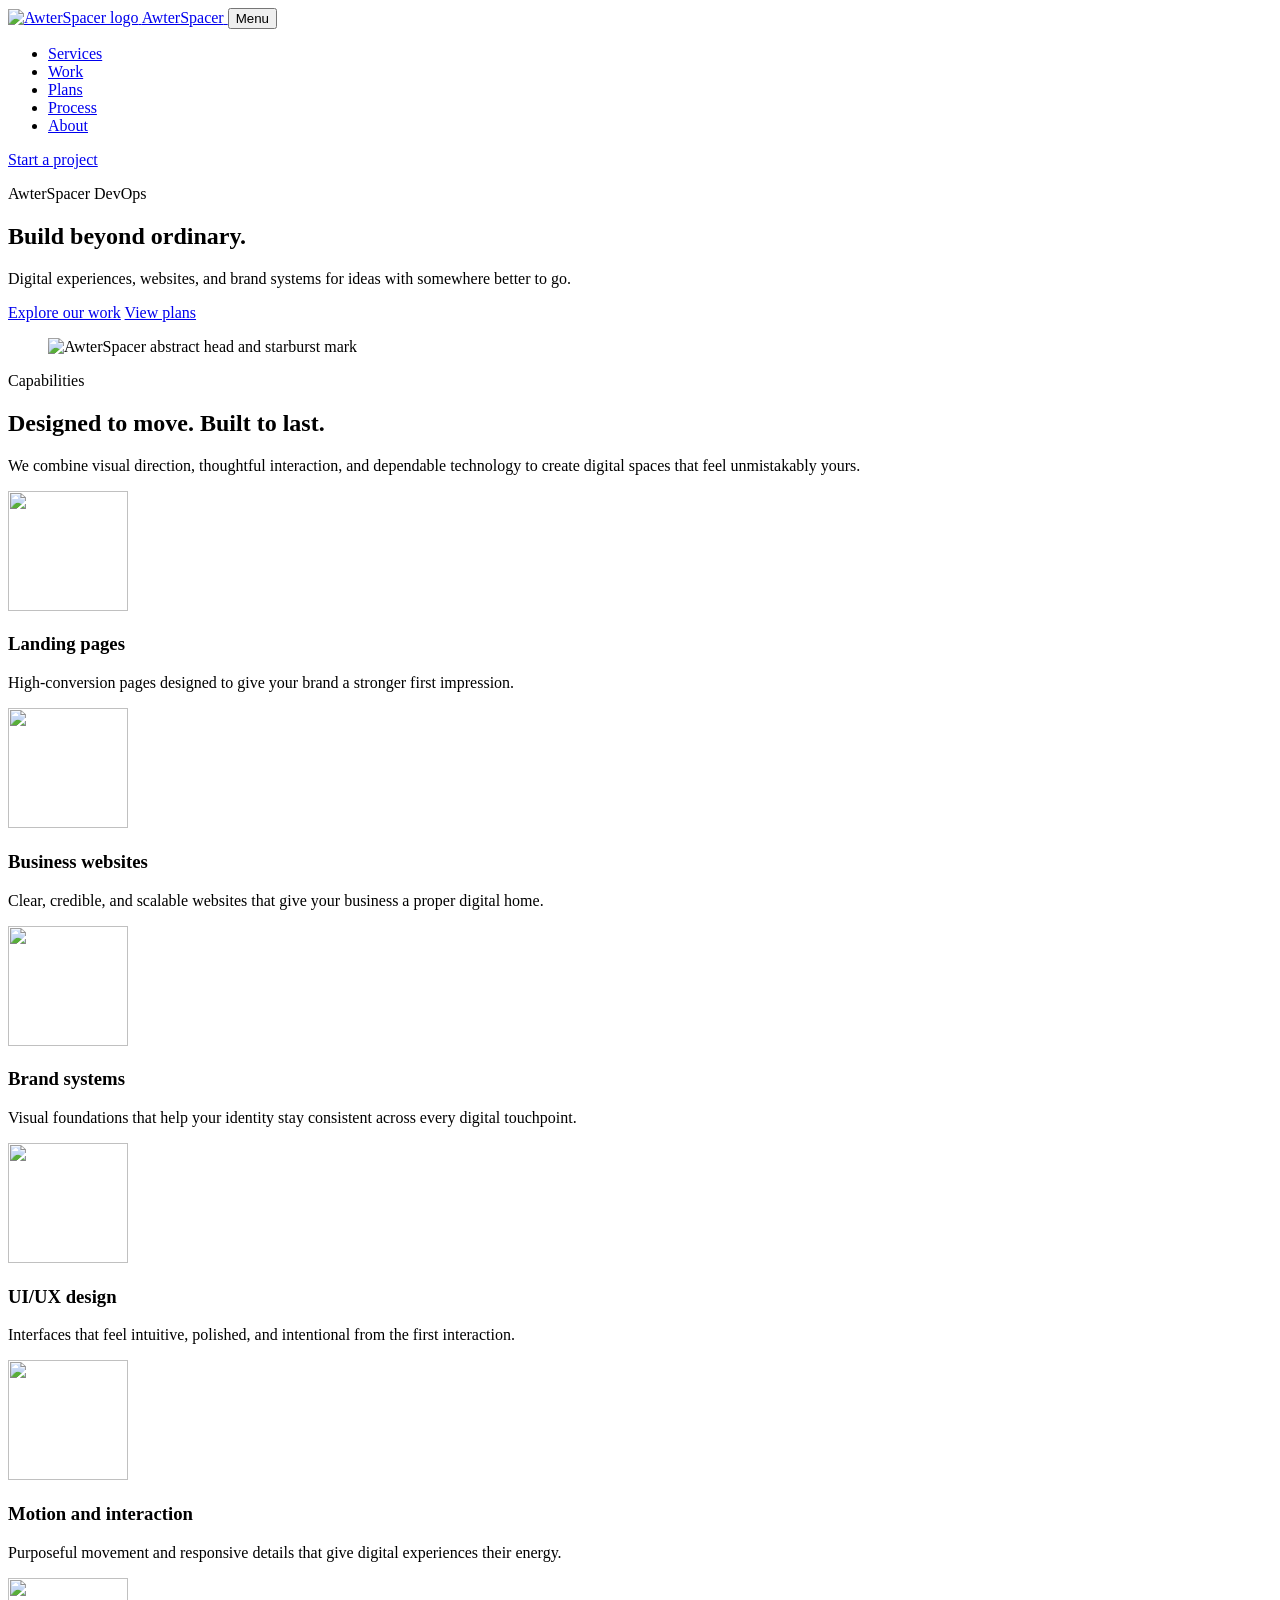
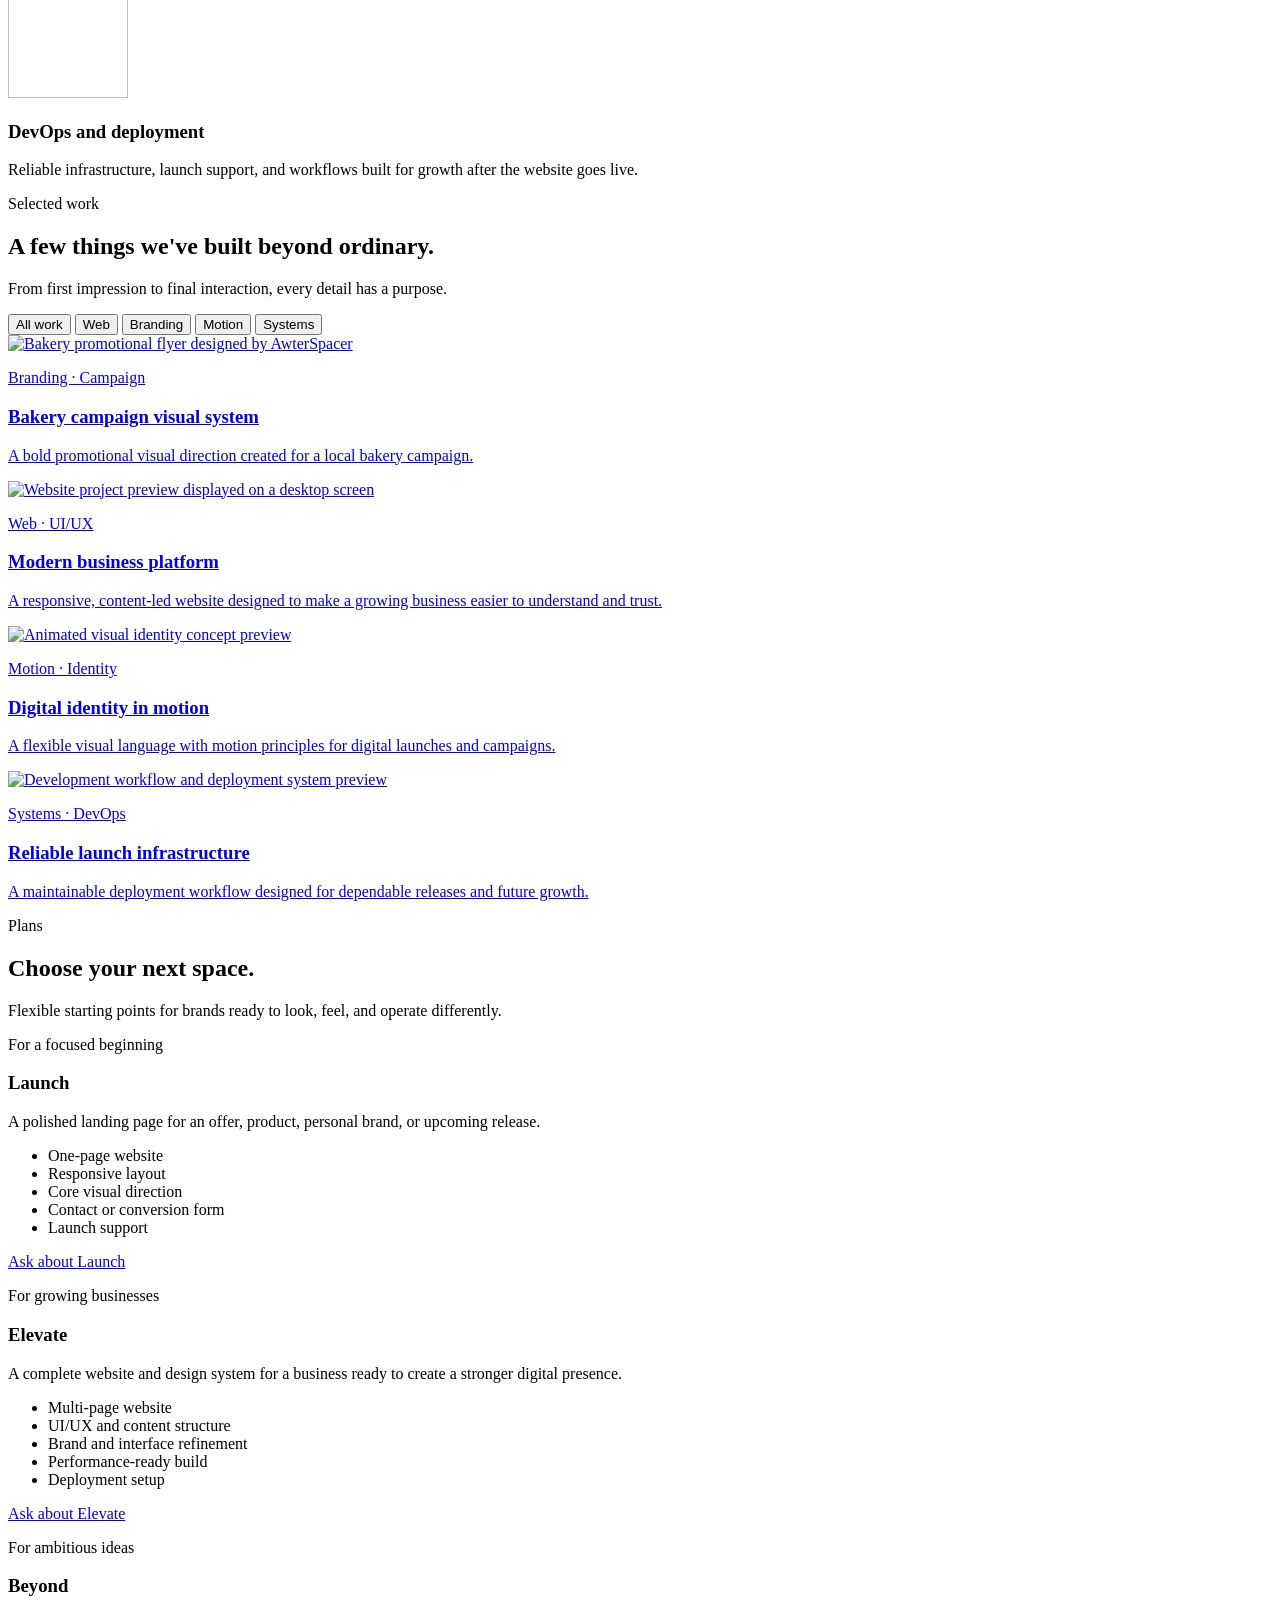
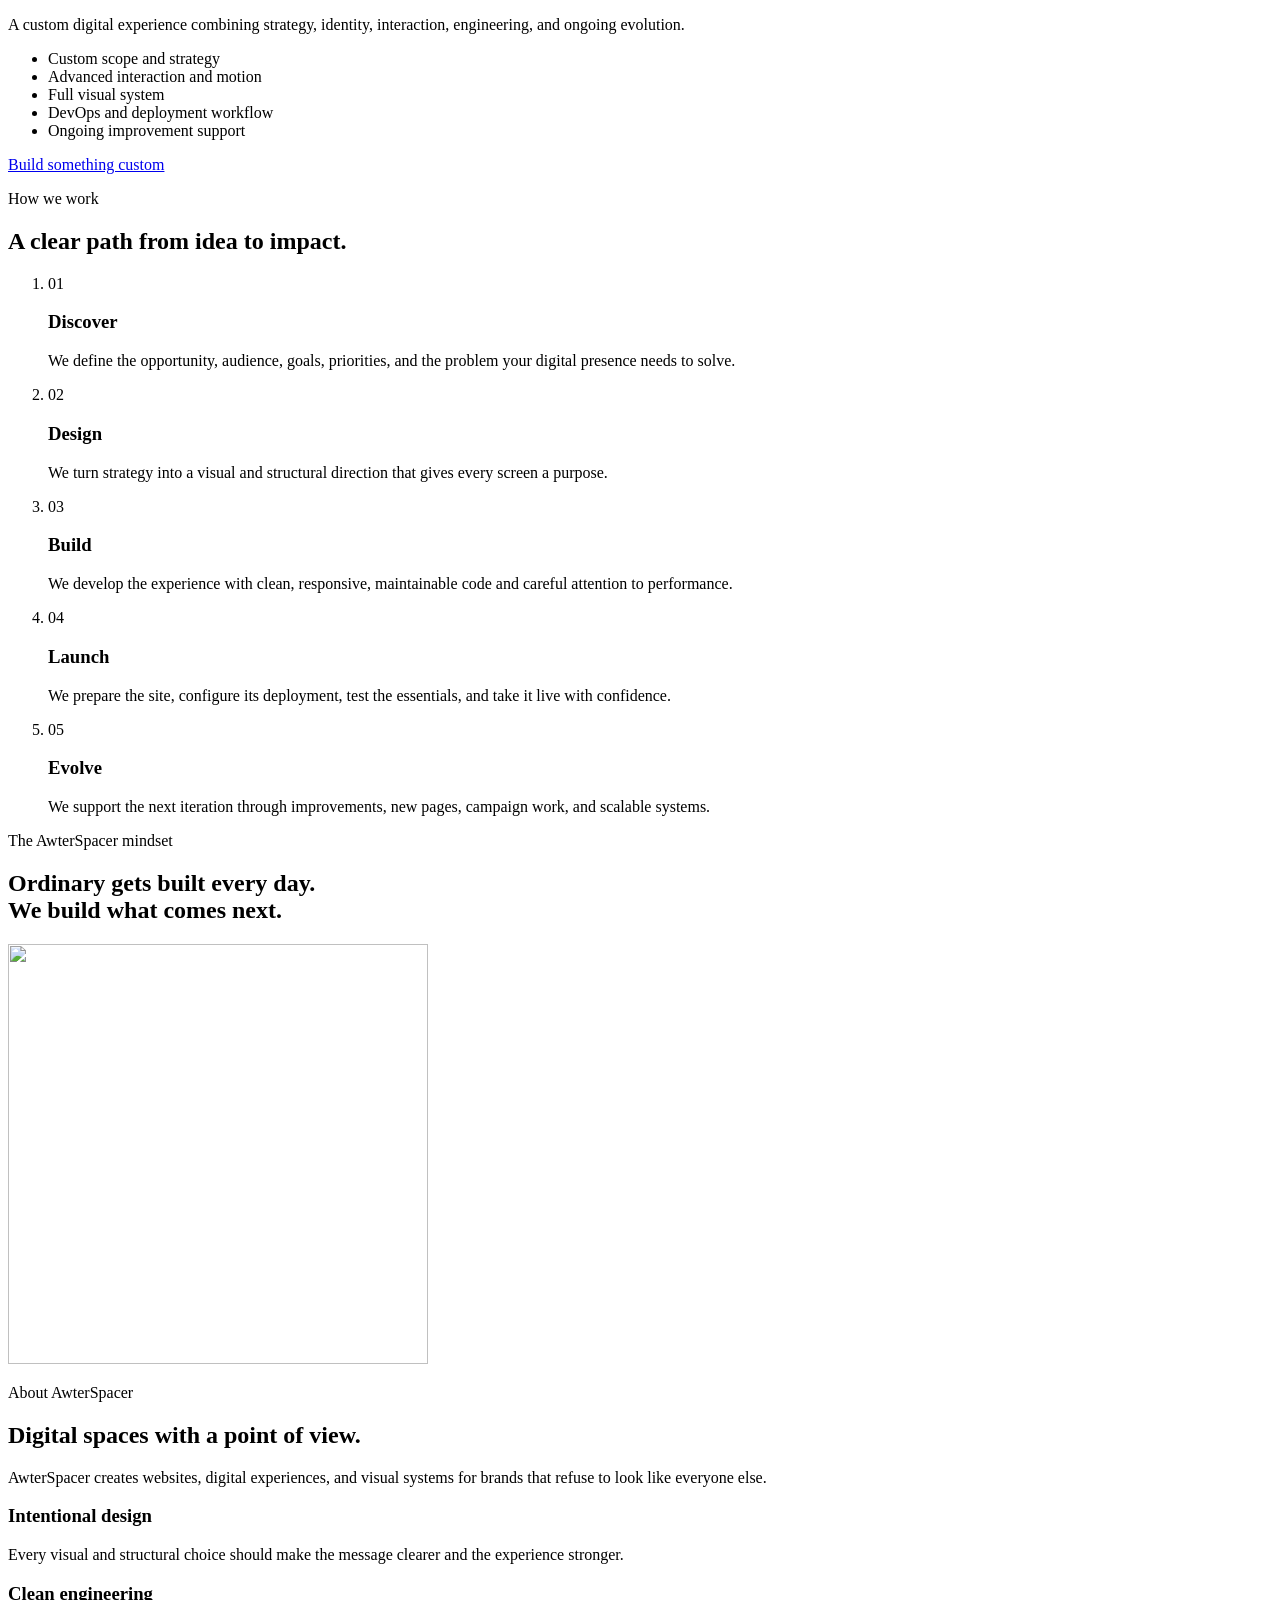
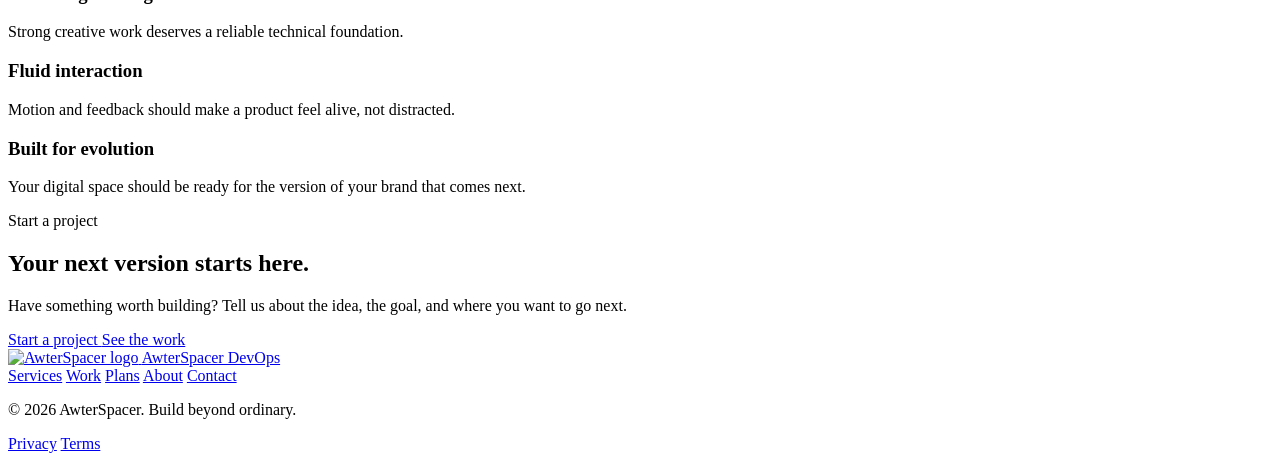
==== index.html @ 8ac7a922 "Create index.html" ====
<!DOCTYPE html>
<html lang="en">
<head>
  <meta charset="UTF-8">
  <meta
    name="viewport"
    content="width=device-width, initial-scale=1.0"
  >
  <meta
    name="description"
    content="AwterSpacer DevOps builds digital experiences, websites, and brand systems beyond ordinary."
  >

  <title>AwterSpacer -- Build Beyond Ordinary</title>

  <link rel="stylesheet" href="styles.css">
  <script src="script.js" defer></script>
</head>

<body>
  <header class="site-header">
    <nav class="main-navigation" aria-label="Primary navigation">
      <a class="brand-link" href="#home" aria-label="AwterSpacer home">
        <img
          src="images/image-logo.png"
          alt="AwterSpacer logo"
          width="160"
          height="80"
        >
        <span>AwterSpacer</span>
      </a>

      <button
        class="menu-toggle"
        type="button"
        aria-label="Open navigation menu"
        aria-expanded="false"
        aria-controls="primary-menu"
      >
        Menu
      </button>

      <ul id="primary-menu" class="navigation-links">
        <li><a href="#services">Services</a></li>
        <li><a href="#work">Work</a></li>
        <li><a href="#plans">Plans</a></li>
        <li><a href="#process">Process</a></li>
        <li><a href="#about">About</a></li>
      </ul>

      <a class="nav-contact-link" href="#contact">Start a project</a>
    </nav>
  </header>

  <main>
    <section id="home" class="hero-section" aria-labelledby="hero-title">
      <div class="hero-content">
        <p class="eyebrow">AwterSpacer DevOps</p>

        <h1 id="hero-title">Build beyond ordinary.</h1>

        <p class="hero-description">
          Digital experiences, websites, and brand systems for ideas with
          somewhere better to go.
        </p>

        <div class="hero-actions">
          <a class="button button-primary" href="#work">Explore our work</a>
          <a class="button button-secondary" href="#plans">View plans</a>
        </div>
      </div>

      <figure class="hero-visual">
        <img
          src="images/image-hero-logo.png"
          alt="AwterSpacer abstract head and starburst mark"
          width="500"
          height="500"
        >
      </figure>
    </section>

    <section id="services" class="services-section" aria-labelledby="services-title">
      <div class="section-heading">
        <p class="eyebrow">Capabilities</p>
        <h2 id="services-title">Designed to move. Built to last.</h2>
        <p>
          We combine visual direction, thoughtful interaction, and dependable
          technology to create digital spaces that feel unmistakably yours.
        </p>
      </div>

      <div class="services-grid">
        <article class="service-card">
          <img
            src="images/image-service-landing-pages.png"
            alt=""
            width="120"
            height="120"
          >
          <h3>Landing pages</h3>
          <p>
            High-conversion pages designed to give your brand a stronger first
            impression.
          </p>
        </article>

        <article class="service-card">
          <img
            src="images/image-service-websites.png"
            alt=""
            width="120"
            height="120"
          >
          <h3>Business websites</h3>
          <p>
            Clear, credible, and scalable websites that give your business a
            proper digital home.
          </p>
        </article>

        <article class="service-card">
          <img
            src="images/image-service-branding.png"
            alt=""
            width="120"
            height="120"
          >
          <h3>Brand systems</h3>
          <p>
            Visual foundations that help your identity stay consistent across
            every digital touchpoint.
          </p>
        </article>

        <article class="service-card">
          <img
            src="images/image-service-uiux.png"
            alt=""
            width="120"
            height="120"
          >
          <h3>UI/UX design</h3>
          <p>
            Interfaces that feel intuitive, polished, and intentional from the
            first interaction.
          </p>
        </article>

        <article class="service-card">
          <img
            src="images/image-service-motion.png"
            alt=""
            width="120"
            height="120"
          >
          <h3>Motion and interaction</h3>
          <p>
            Purposeful movement and responsive details that give digital
            experiences their energy.
          </p>
        </article>

        <article class="service-card">
          <img
            src="images/image-service-devops.png"
            alt=""
            width="120"
            height="120"
          >
          <h3>DevOps and deployment</h3>
          <p>
            Reliable infrastructure, launch support, and workflows built for
            growth after the website goes live.
          </p>
        </article>
      </div>
    </section>

    <section id="work" class="work-section" aria-labelledby="work-title">
      <div class="section-heading">
        <p class="eyebrow">Selected work</p>
        <h2 id="work-title">A few things we've built beyond ordinary.</h2>
        <p>
          From first impression to final interaction, every detail has a
          purpose.
        </p>
      </div>

      <div class="work-filters" aria-label="Portfolio categories">
        <button type="button" data-filter="all" aria-pressed="true">
          All work
        </button>

        <button type="button" data-filter="web" aria-pressed="false">
          Web
        </button>

        <button type="button" data-filter="branding" aria-pressed="false">
          Branding
        </button>

        <button type="button" data-filter="motion" aria-pressed="false">
          Motion
        </button>

        <button type="button" data-filter="systems" aria-pressed="false">
          Systems
        </button>
      </div>



      <div class="projects-grid">
        <article class="project-card" data-category="branding">
          <a href="#contact">
            <img
              src="images/image1.jpg"
              alt="Bakery promotional flyer designed by AwterSpacer"
              width="900"
              height="1200"
            >
            <div class="project-details">
              <p class="project-category">Branding · Campaign</p>
              <h3>Bakery campaign visual system</h3>
              <p>
                A bold promotional visual direction created for a local bakery
                campaign.
              </p>
            </div>
          </a>
        </article>

        <article class="project-card" data-category="web">
          <a href="#contact">
            <img
              src="images/image-project-website-01.jpg"
              alt="Website project preview displayed on a desktop screen"
              width="1400"
              height="900"
            >
            <div class="project-details">
              <p class="project-category">Web · UI/UX</p>
              <h3>Modern business platform</h3>
              <p>
                A responsive, content-led website designed to make a growing
                business easier to understand and trust.
              </p>
            </div>
          </a>
        </article>

        <article class="project-card" data-category="motion">
          <a href="#contact">
            <img
              src="images/image-project-motion-01.jpg"
              alt="Animated visual identity concept preview"
              width="1400"
              height="900"
            >
            <div class="project-details">
              <p class="project-category">Motion · Identity</p>
              <h3>Digital identity in motion</h3>
              <p>
                A flexible visual language with motion principles for digital
                launches and campaigns.
              </p>
            </div>
          </a>
        </article>

        <article class="project-card" data-category="systems">
          <a href="#contact">
            <img
              src="images/image-project-system-01.jpg"
              alt="Development workflow and deployment system preview"
              width="1400"
              height="900"
            >
            <div class="project-details">
              <p class="project-category">Systems · DevOps</p>
              <h3>Reliable launch infrastructure</h3>
              <p>
                A maintainable deployment workflow designed for dependable
                releases and future growth.
              </p>
            </div>
          </a>
        </article>
      </div>
    </section>

    <section id="plans" class="plans-section" aria-labelledby="plans-title">
      <div class="section-heading">
        <p class="eyebrow">Plans</p>
        <h2 id="plans-title">Choose your next space.</h2>
        <p>
          Flexible starting points for brands ready to look, feel, and operate
          differently.
        </p>
      </div>

      <div class="plans-grid">
        <article class="plan-card">
          <p class="plan-label">For a focused beginning</p>
          <h3>Launch</h3>
          <p class="plan-description">
            A polished landing page for an offer, product, personal brand, or
            upcoming release.
          </p>

          <ul class="plan-features">
            <li>One-page website</li>
            <li>Responsive layout</li>
            <li>Core visual direction</li>
            <li>Contact or conversion form</li>
            <li>Launch support</li>
          </ul>

          <a class="button button-secondary" href="#contact">
            Ask about Launch
          </a>
        </article>

        <article class="plan-card plan-featured">
          <p class="plan-label">For growing businesses</p>
          <h3>Elevate</h3>
          <p class="plan-description">
            A complete website and design system for a business ready to create
            a stronger digital presence.
          </p>

          <ul class="plan-features">
            <li>Multi-page website</li>
            <li>UI/UX and content structure</li>
            <li>Brand and interface refinement</li>
            <li>Performance-ready build</li>
            <li>Deployment setup</li>
          </ul>

          <a class="button button-primary" href="#contact">
            Ask about Elevate
          </a>
        </article>

        <article class="plan-card">
          <p class="plan-label">For ambitious ideas</p>
          <h3>Beyond</h3>
          <p class="plan-description">
            A custom digital experience combining strategy, identity,
            interaction, engineering, and ongoing evolution.
          </p>

          <ul class="plan-features">
            <li>Custom scope and strategy</li>
            <li>Advanced interaction and motion</li>
            <li>Full visual system</li>
            <li>DevOps and deployment workflow</li>
            <li>Ongoing improvement support</li>
          </ul>

          <a class="button button-secondary" href="#contact">
            Build something custom
          </a>
        </article>
      </div>
    </section>

    <section id="process" class="process-section" aria-labelledby="process-title">
      <div class="section-heading">
        <p class="eyebrow">How we work</p>
        <h2 id="process-title">A clear path from idea to impact.</h2>
      </div>

      <ol class="process-list">
        <li class="process-step">
          <p class="process-number">01</p>
          <h3>Discover</h3>
          <p>
            We define the opportunity, audience, goals, priorities, and the
            problem your digital presence needs to solve.
          </p>
        </li>

        <li class="process-step">
          <p class="process-number">02</p>
          <h3>Design</h3>
          <p>
            We turn strategy into a visual and structural direction that gives
            every screen a purpose.
          </p>
        </li>

        <li class="process-step">
          <p class="process-number">03</p>
          <h3>Build</h3>
          <p>
            We develop the experience with clean, responsive, maintainable
            code and careful attention to performance.
          </p>
        </li>

        <li class="process-step">
          <p class="process-number">04</p>
          <h3>Launch</h3>
          <p>
            We prepare the site, configure its deployment, test the essentials,
            and take it live with confidence.
          </p>
        </li>

        <li class="process-step">
          <p class="process-number">05</p>
          <h3>Evolve</h3>
          <p>
            We support the next iteration through improvements, new pages,
            campaign work, and scalable systems.
          </p>
        </li>
      </ol>
    </section>

    <section class="statement-section" aria-labelledby="statement-title">
      <div class="statement-content">
        <p class="eyebrow">The AwterSpacer mindset</p>
        <h2 id="statement-title">
          Ordinary gets built every day.<br>
          We build what comes next.
        </h2>
      </div>

      <img
        src="images/image-statement-mark.png"
        alt=""
        width="420"
        height="420"
      >
    </section>

    <section id="about" class="about-section" aria-labelledby="about-title">
      <div class="section-heading">
        <p class="eyebrow">About AwterSpacer</p>
        <h2 id="about-title">Digital spaces with a point of view.</h2>
      </div>

      <div class="about-content">
        <p class="about-introduction">
          AwterSpacer creates websites, digital experiences, and visual systems
          for brands that refuse to look like everyone else.
        </p>

        <div class="principles-grid">
          <article class="principle-card">
            <h3>Intentional design</h3>
            <p>
              Every visual and structural choice should make the message clearer
              and the experience stronger.
            </p>
          </article>

          <article class="principle-card">
            <h3>Clean engineering</h3>
            <p>
              Strong creative work deserves a reliable technical foundation.
            </p>
          </article>

          <article class="principle-card">
            <h3>Fluid interaction</h3>
            <p>
              Motion and feedback should make a product feel alive, not
              distracted.
            </p>
          </article>

          <article class="principle-card">
            <h3>Built for evolution</h3>
            <p>
              Your digital space should be ready for the version of your brand
              that comes next.
            </p>
          </article>
        </div>
      </div>
    </section>

    <section id="contact" class="contact-section" aria-labelledby="contact-title">
      <div class="contact-content">
        <p class="eyebrow">Start a project</p>
        <h2 id="contact-title">Your next version starts here.</h2>
        <p>
          Have something worth building? Tell us about the idea, the goal, and
          where you want to go next.
        </p>

        <div class="contact-actions">
          <a class="button button-primary" href="mailto:hello@awterspacer.com">
            Start a project
          </a>
          <a class="button button-secondary" href="#work">See the work</a>
        </div>
      </div>
    </section>
  </main>

  <footer class="site-footer">
    <a class="footer-brand-link" href="#home" aria-label="Back to top">
      <img
        src="images/image-logo.png"
        alt="AwterSpacer logo"
        width="160"
        height="80"
      >
      <span>AwterSpacer DevOps</span>
    </a>

    <div class="footer-navigation">
      <a href="#services">Services</a>
      <a href="#work">Work</a>
      <a href="#plans">Plans</a>
      <a href="#about">About</a>
      <a href="#contact">Contact</a>
    </div>

    <div class="footer-legal">
      <p>© 2026 AwterSpacer. Build beyond ordinary.</p>
      <a href="#home">Privacy</a>
      <a href="#home">Terms</a>
    </div>
  </footer>
</body>
</html>
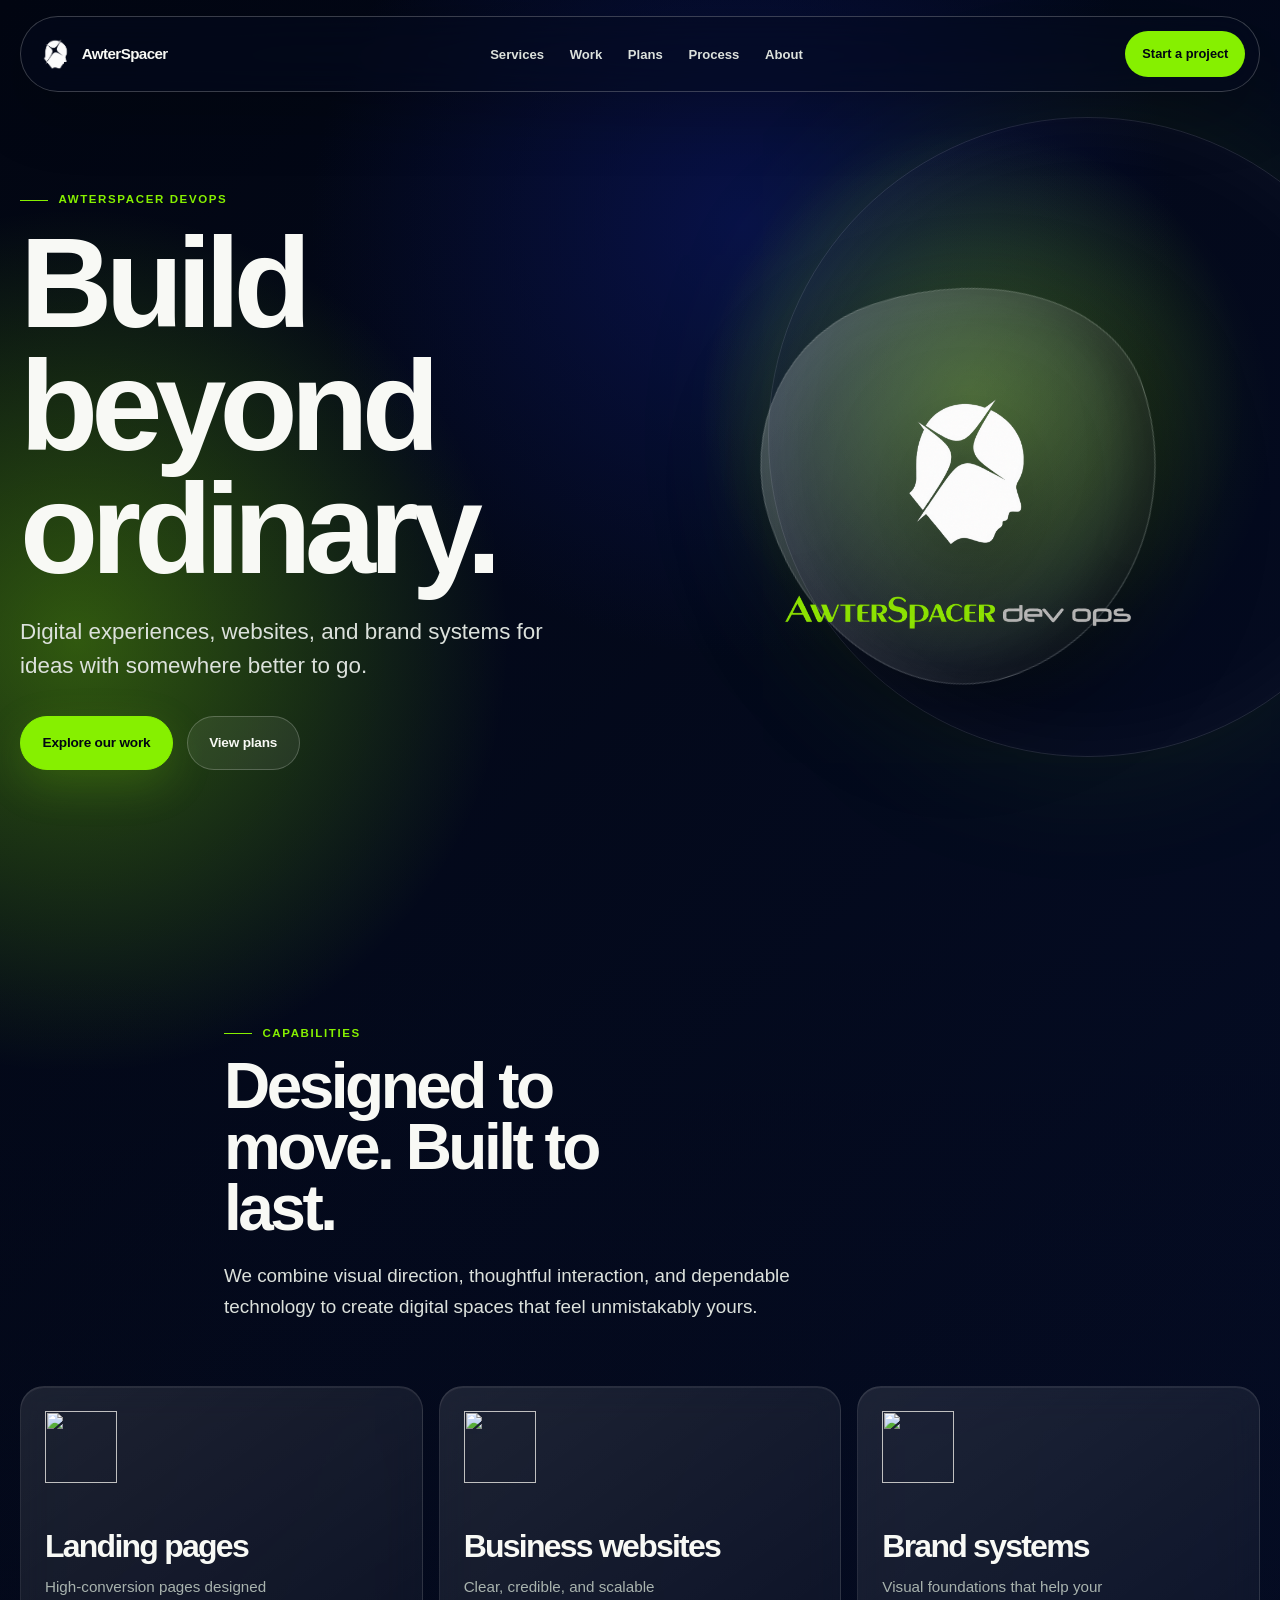
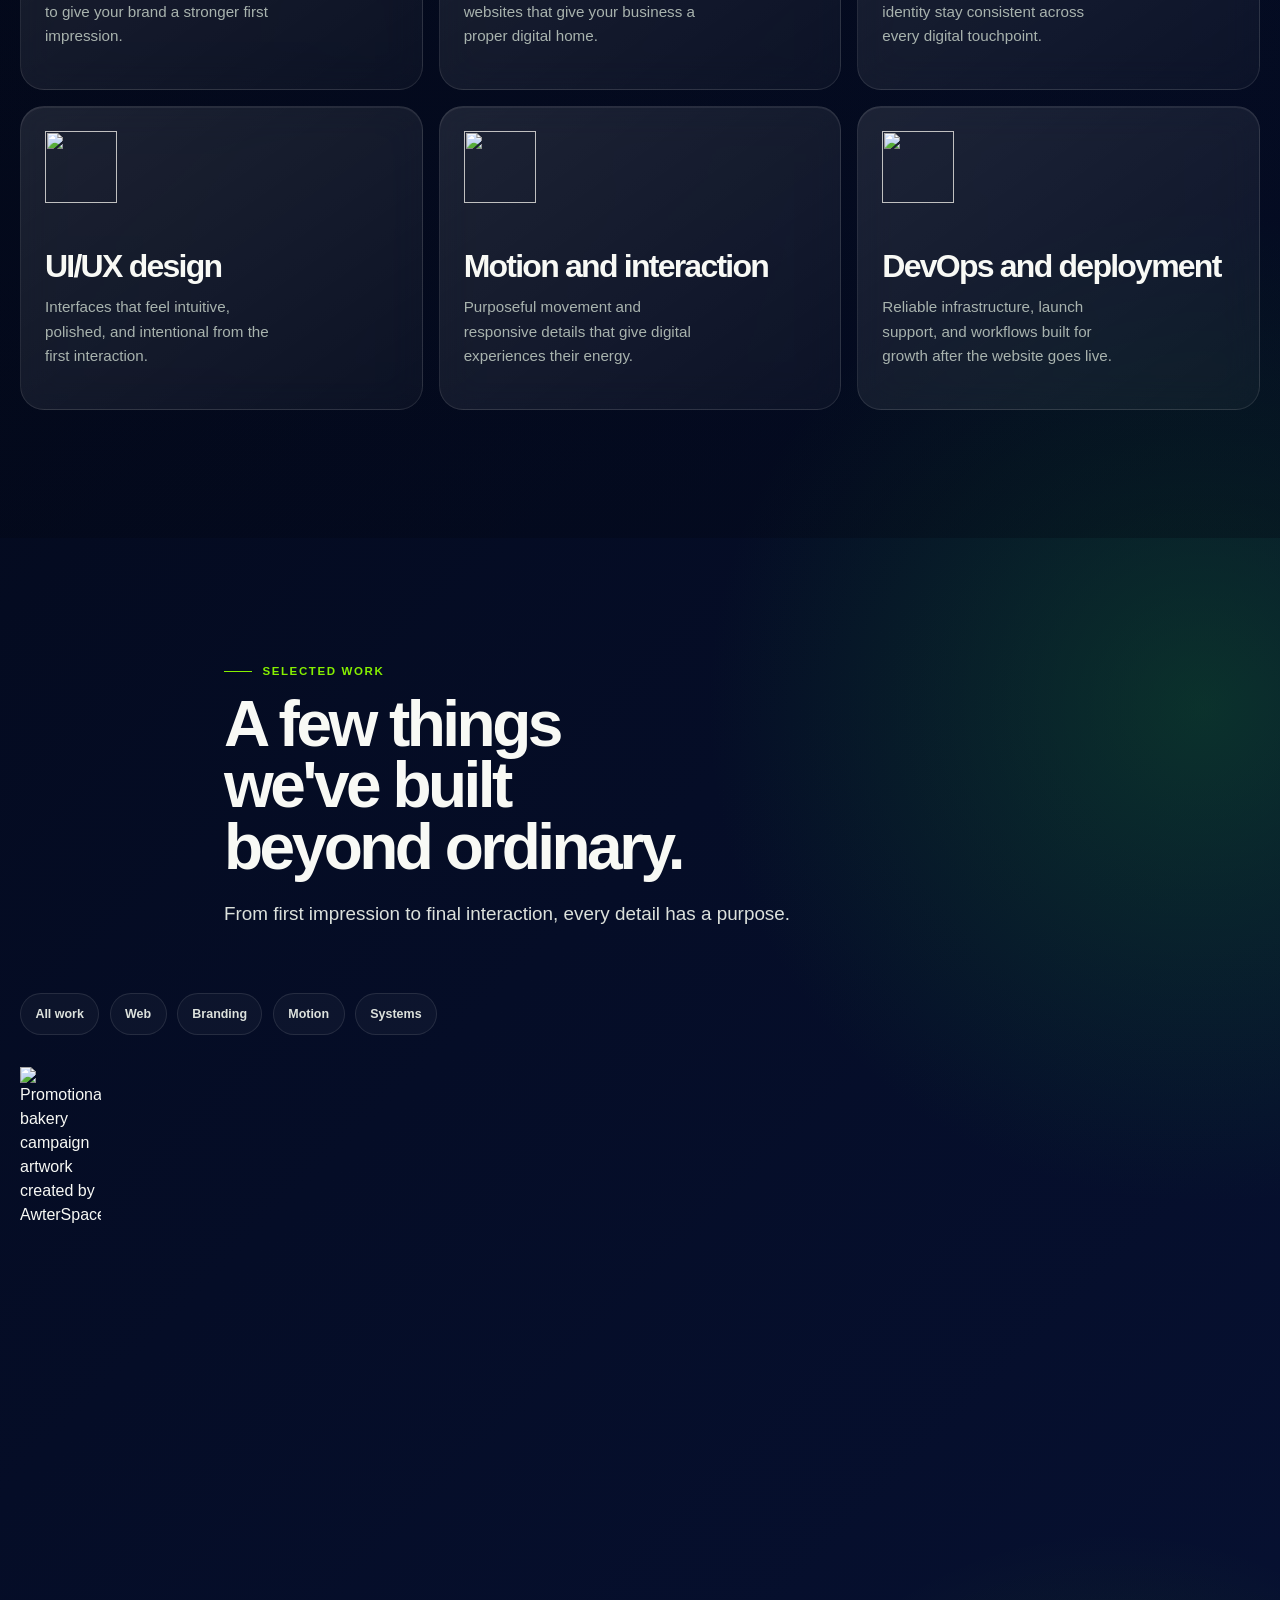
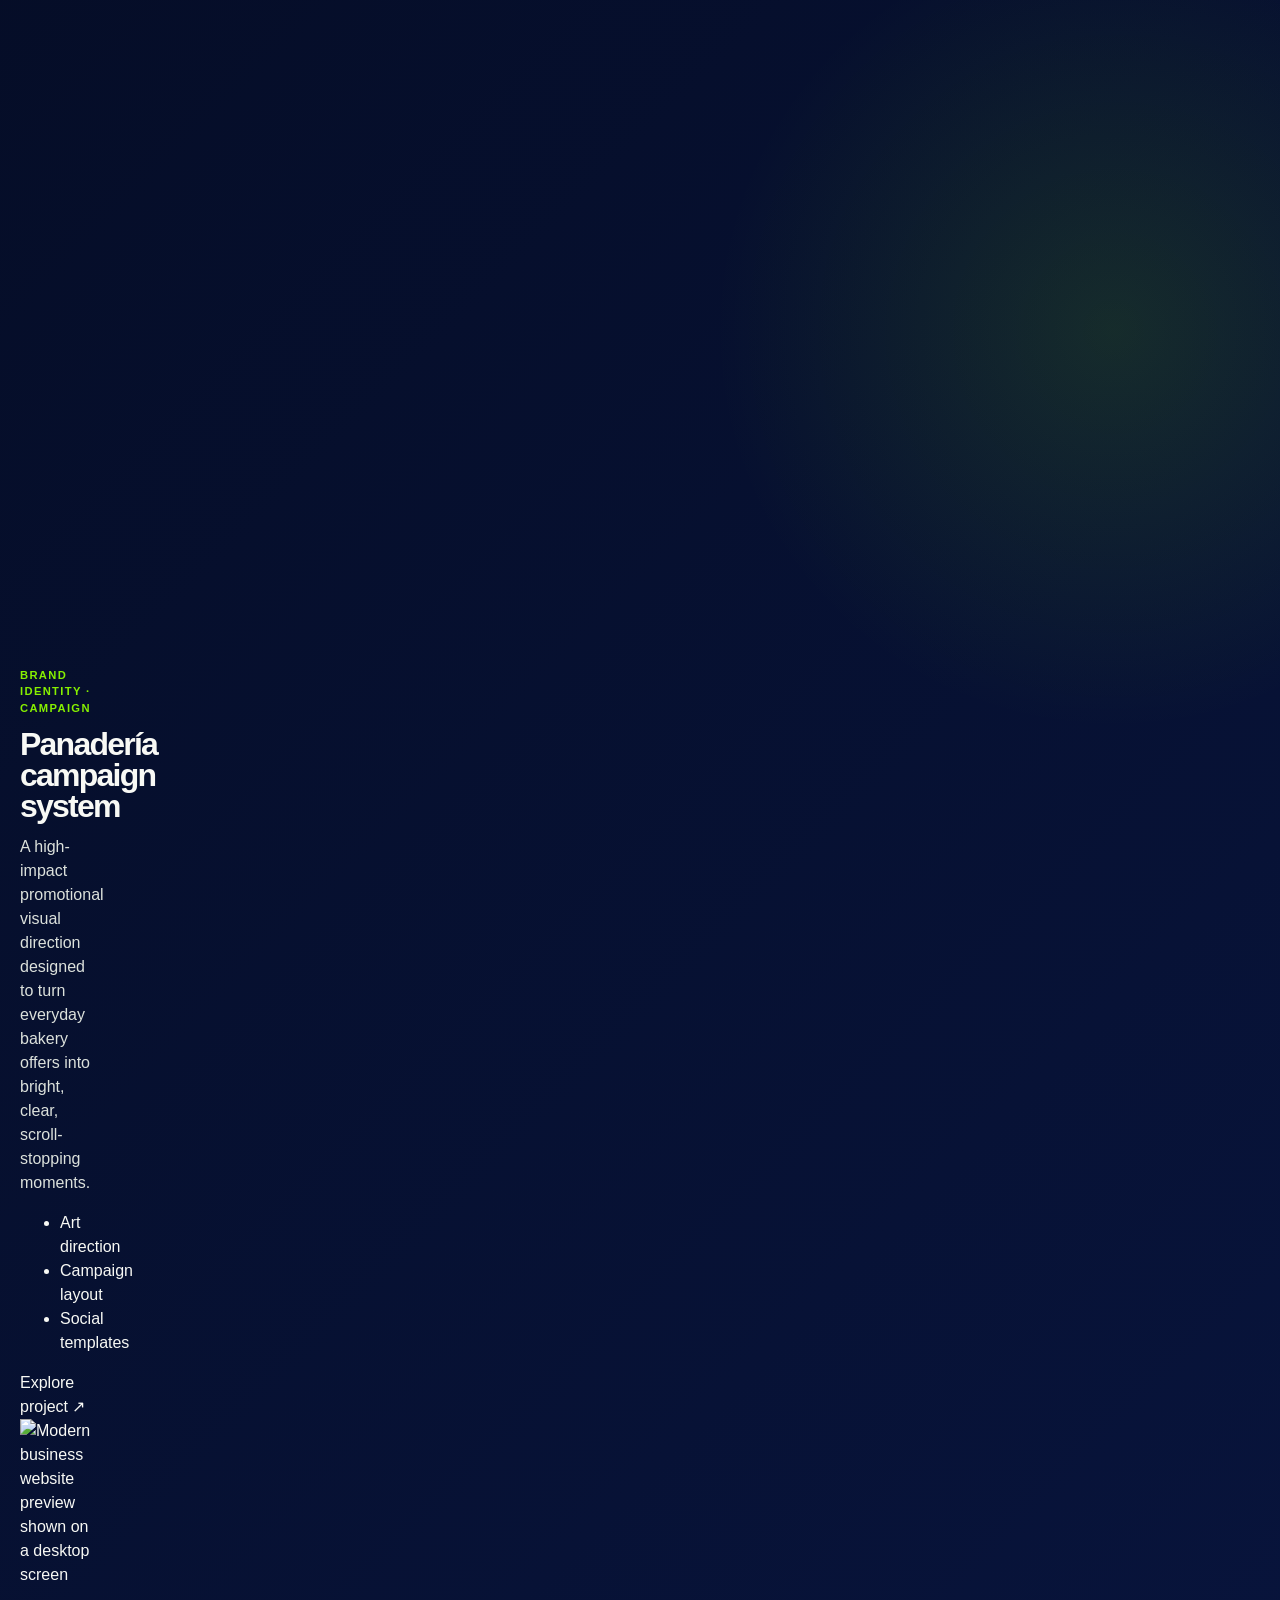
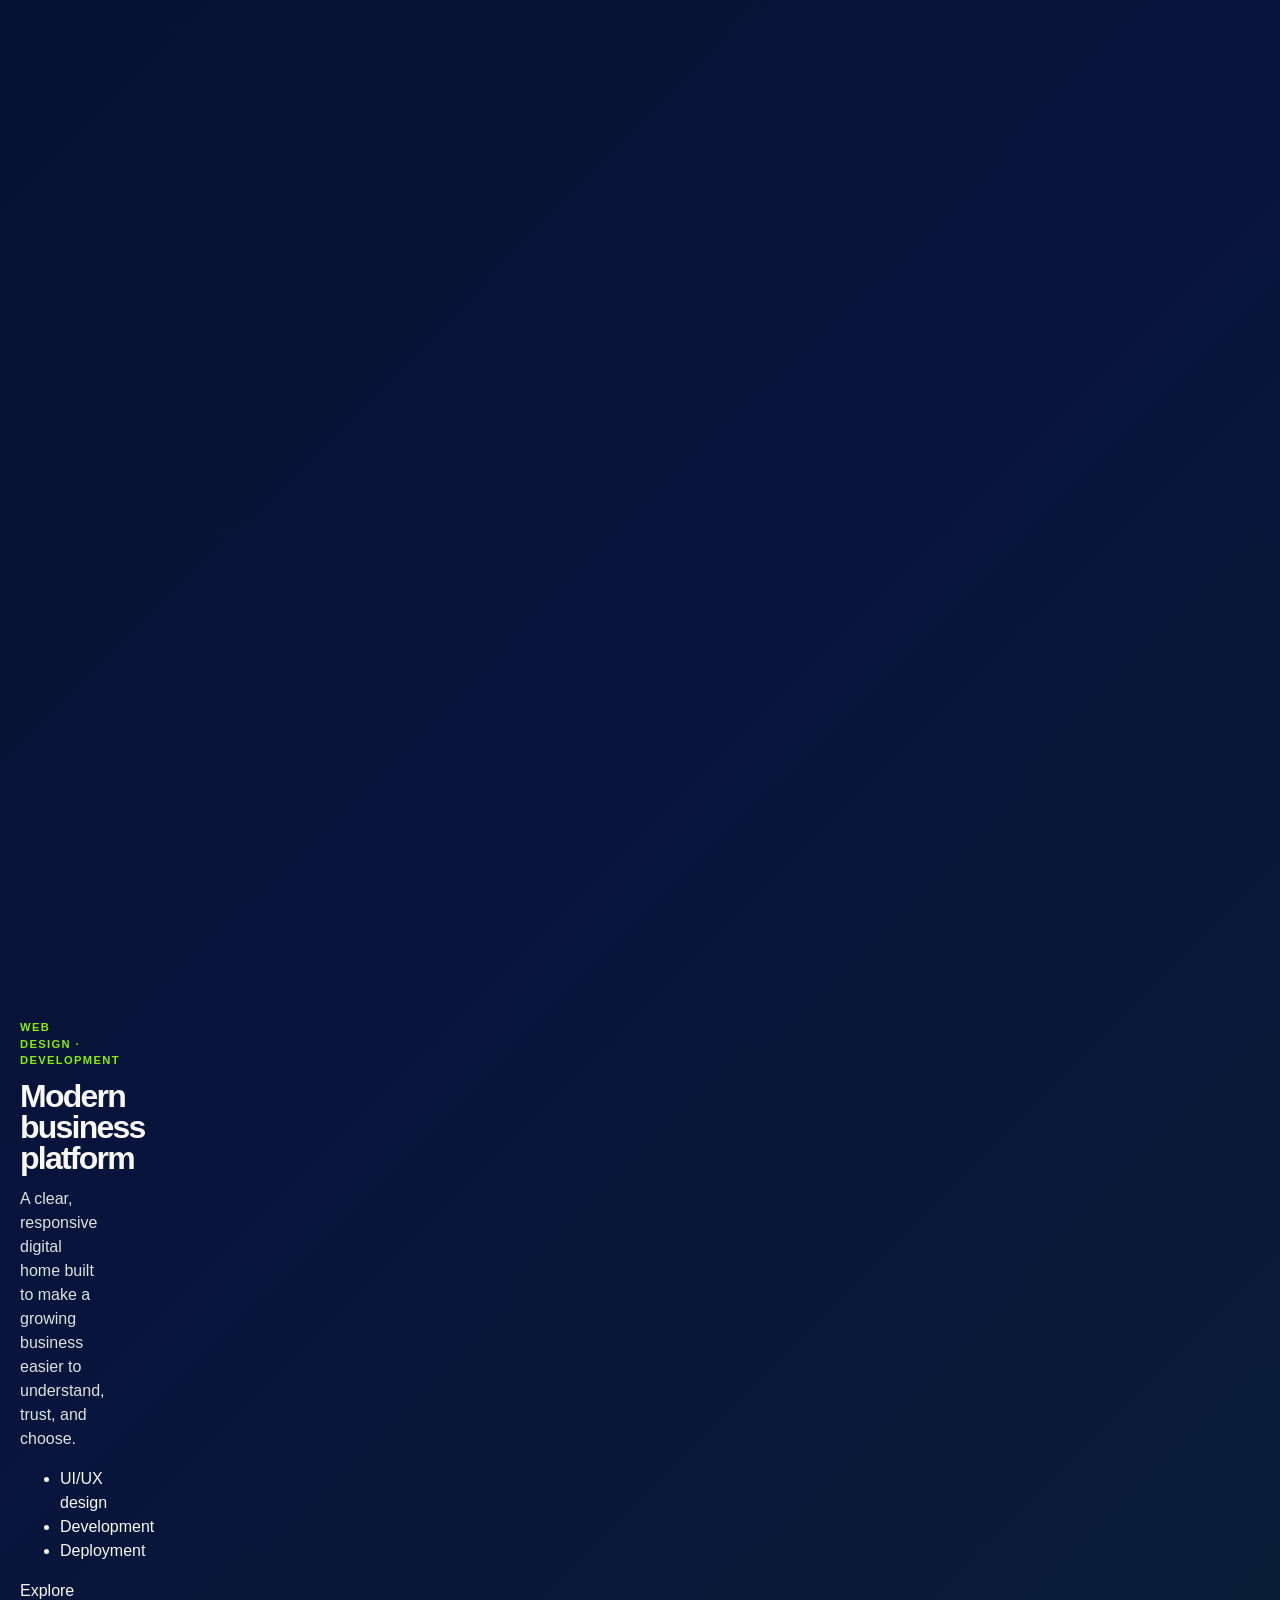
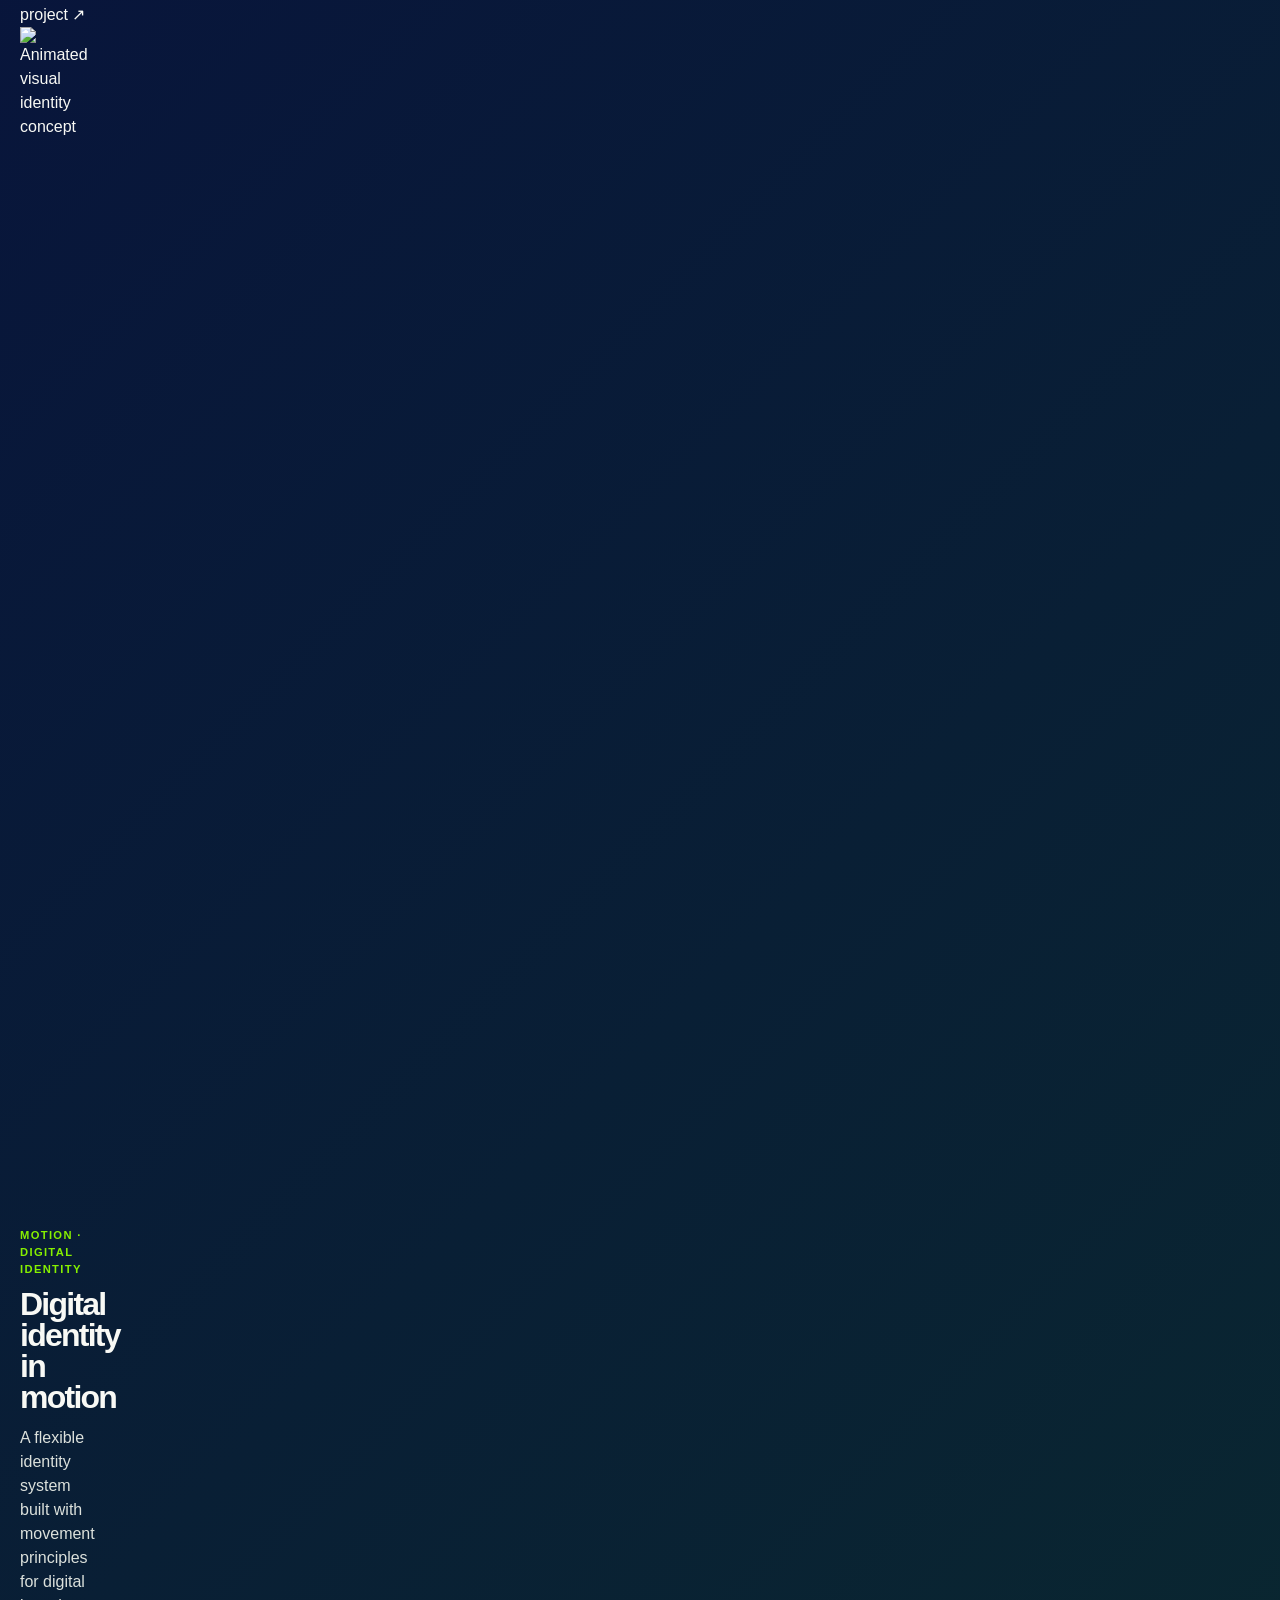
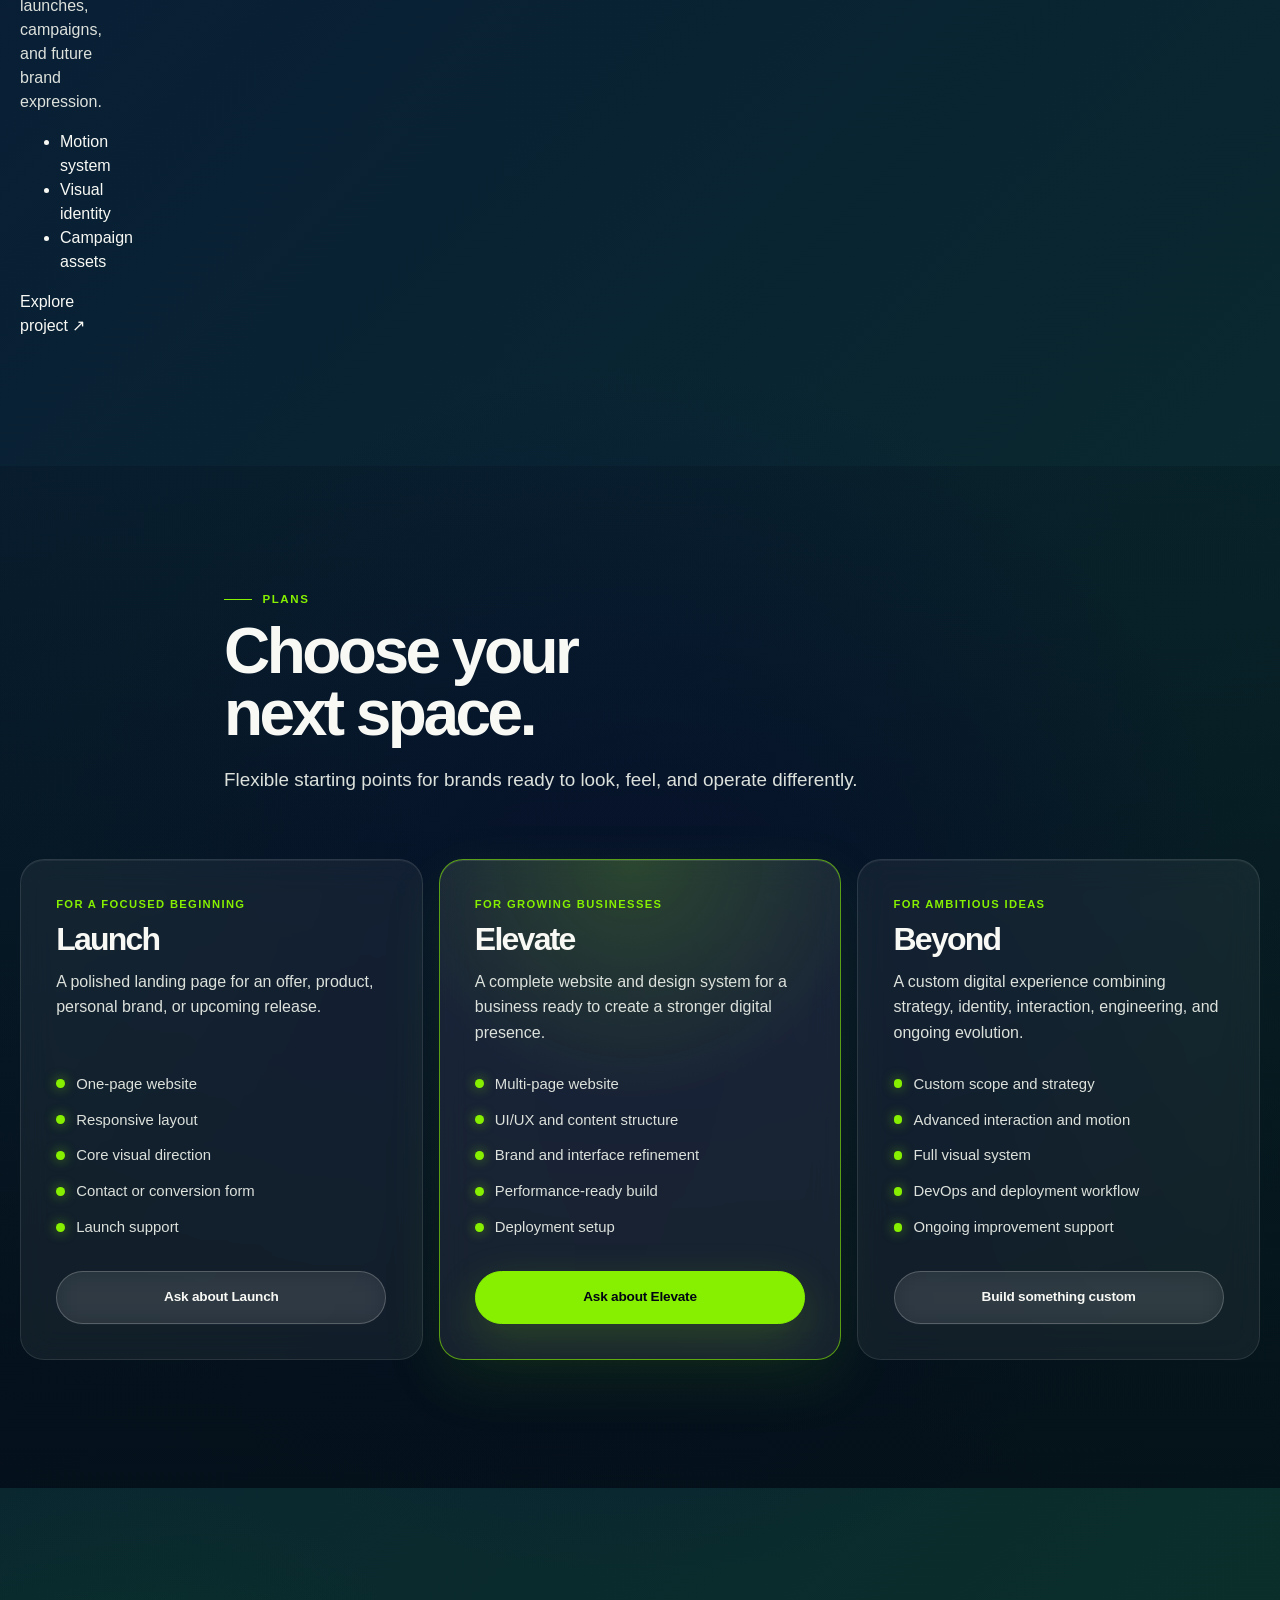
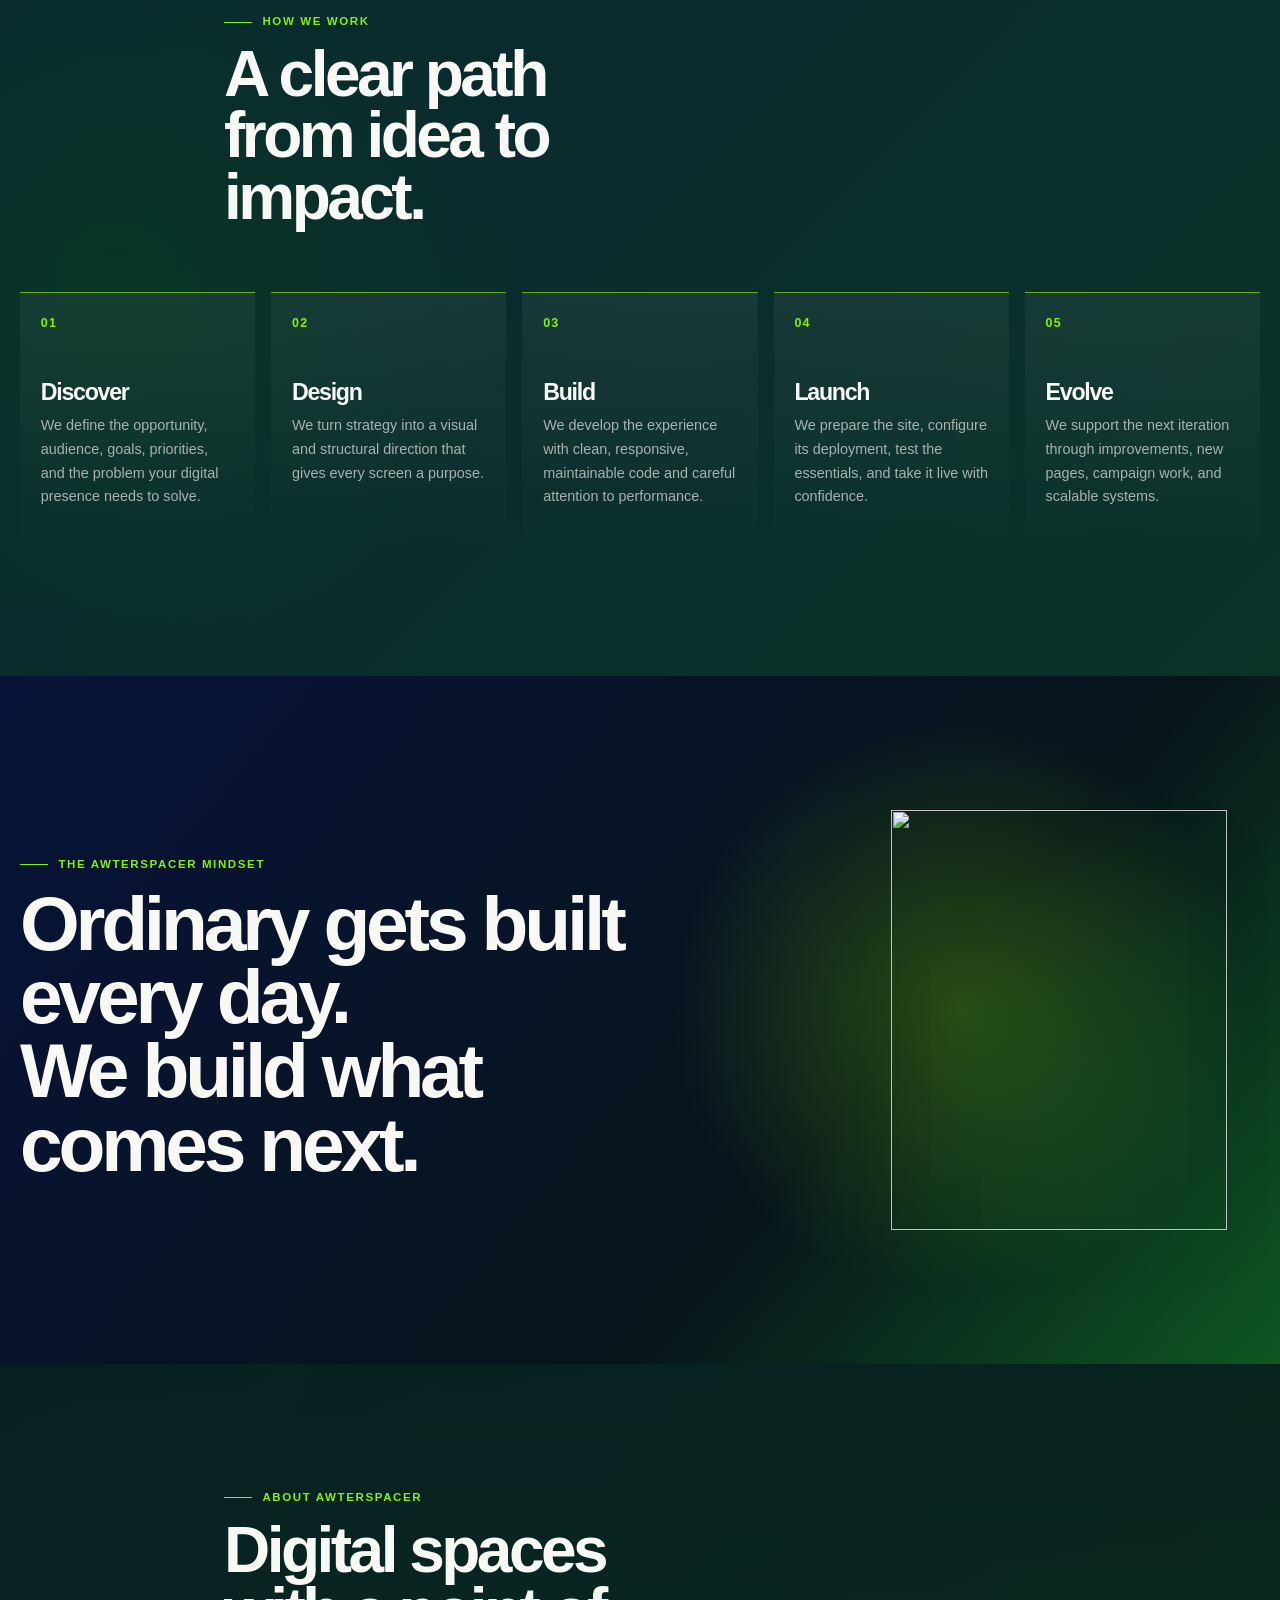
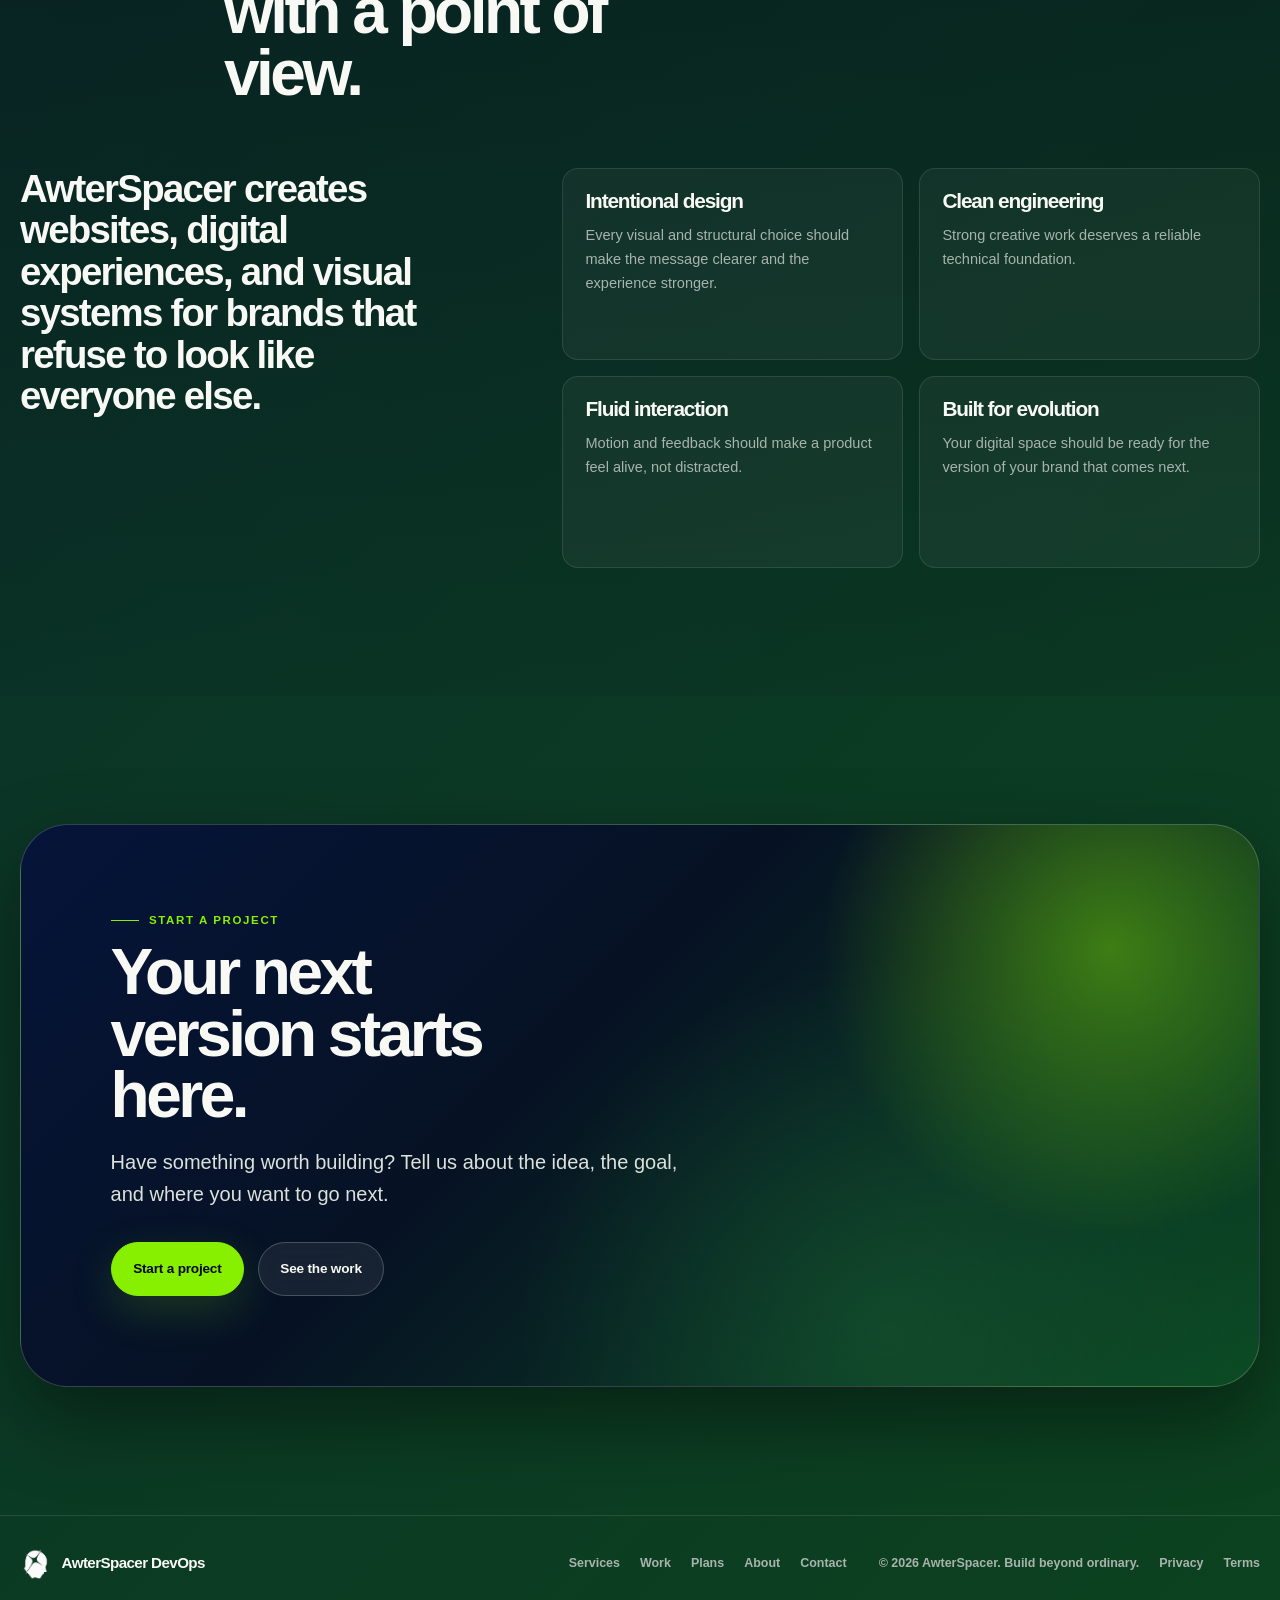
==== commit 158f7b76: "Update index.html" ====
--- a/index.html
+++ b/index.html
@@ -212,81 +212,122 @@
 
 
       <div class="projects-grid">
-        <article class="project-card" data-category="branding">
-          <a href="#contact">
-            <img
-              src="images/image1.jpg"
-              alt="Bakery promotional flyer designed by AwterSpacer"
-              width="900"
-              height="1200"
+        <div class="work-scenes">
+          <article class="work-scene work-scene-featured" data-category="branding">
+            <a
+              class="work-scene-link"
+              href="#contact"
+              aria-label="View Panadería campaign system project"
             >
-            <div class="project-details">
-              <p class="project-category">Branding · Campaign</p>
-              <h3>Bakery campaign visual system</h3>
-              <p>
-                A bold promotional visual direction created for a local bakery
-                campaign.
-              </p>
-            </div>
-          </a>
-        </article>
-
-        <article class="project-card" data-category="web">
-          <a href="#contact">
-            <img
-              src="images/image-project-website-01.jpg"
-              alt="Website project preview displayed on a desktop screen"
-              width="1400"
-              height="900"
+              <div class="work-scene-media">
+                <div class="work-scene-image-wrap">
+                  <img
+                    src="images/image1.jpg"
+                    alt="Promotional bakery campaign artwork created by AwterSpacer"
+                    width="900"
+                    height="1200"
+                    loading="lazy"
+                    decoding="async"
+                  >
+                </div>
+              </div>
+
+              <div class="work-scene-content">
+                <p class="project-category">Brand identity · Campaign</p>
+                <h3>Panadería campaign system</h3>
+                <p>
+                  A high-impact promotional visual direction designed to turn everyday
+                  bakery offers into bright, clear, scroll-stopping moments.
+                </p>
+
+                <ul class="project-tags" aria-label="Project deliverables">
+                  <li>Art direction</li>
+                  <li>Campaign layout</li>
+                  <li>Social templates</li>
+                </ul>
+
+                <span class="work-scene-link-label">Explore project <span>↗</span></span>
+              </div>
+            </a>
+          </article>
+
+          <article class="work-scene work-scene-reverse" data-category="web">
+            <a
+              class="work-scene-link"
+              href="#contact"
+              aria-label="View modern business platform project"
             >
-            <div class="project-details">
-              <p class="project-category">Web · UI/UX</p>
-              <h3>Modern business platform</h3>
-              <p>
-                A responsive, content-led website designed to make a growing
-                business easier to understand and trust.
-              </p>
-            </div>
-          </a>
-        </article>
-
-        <article class="project-card" data-category="motion">
-          <a href="#contact">
-            <img
-              src="images/image-project-motion-01.jpg"
-              alt="Animated visual identity concept preview"
-              width="1400"
-              height="900"
+              <div class="work-scene-media">
+                <div class="work-scene-image-wrap">
+                  <img
+                    src="images/image-project-website-01.jpg"
+                    alt="Modern business website preview shown on a desktop screen"
+                    width="1800"
+                    height="1200"
+                    loading="lazy"
+                    decoding="async"
+                  >
+                </div>
+              </div>
+
+              <div class="work-scene-content">
+                <p class="project-category">Web design · Development</p>
+                <h3>Modern business platform</h3>
+                <p>
+                  A clear, responsive digital home built to make a growing business
+                  easier to understand, trust, and choose.
+                </p>
+
+                <ul class="project-tags" aria-label="Project deliverables">
+                  <li>UI/UX design</li>
+                  <li>Development</li>
+                  <li>Deployment</li>
+                </ul>
+
+                <span class="work-scene-link-label">Explore project <span>↗</span></span>
+              </div>
+            </a>
+          </article>
+
+          <article class="work-scene" data-category="motion">
+            <a
+              class="work-scene-link"
+              href="#contact"
+              aria-label="View digital identity in motion project"
             >
-            <div class="project-details">
-              <p class="project-category">Motion · Identity</p>
-              <h3>Digital identity in motion</h3>
-              <p>
-                A flexible visual language with motion principles for digital
-                launches and campaigns.
-              </p>
-            </div>
-          </a>
-        </article>
-
-        <article class="project-card" data-category="systems">
-          <a href="#contact">
-            <img
-              src="images/image-project-system-01.jpg"
-              alt="Development workflow and deployment system preview"
-              width="1400"
-              height="900"
-            >
-            <div class="project-details">
-              <p class="project-category">Systems · DevOps</p>
-              <h3>Reliable launch infrastructure</h3>
-              <p>
-                A maintainable deployment workflow designed for dependable
-                releases and future growth.
-              </p>
-            </div>
-          </a>
-        </article>
+              <div class="work-scene-media">
+                <div class="work-scene-image-wrap">
+                  <img
+                    src="images/image-project-motion-01.jpg"
+                    alt="Animated visual identity concept"
+                    width="1800"
+                    height="1200"
+                    loading="lazy"
+                    decoding="async"
+                  >
+                </div>
+              </div>
+
+              <div class="work-scene-content">
+                <p class="project-category">Motion · Digital identity</p>
+                <h3>Digital identity in motion</h3>
+                <p>
+                  A flexible identity system built with movement principles for digital
+                  launches, campaigns, and future brand expression.
+                </p>
+
+                <ul class="project-tags" aria-label="Project deliverables">
+                  <li>Motion system</li>
+                  <li>Visual identity</li>
+                  <li>Campaign assets</li>
+                </ul>
+
+                <span class="work-scene-link-label">Explore project <span>↗</span></span>
+              </div>
+            </a>
+          </article>
+        </div>
+
       </div>
     </section>
 
--- a/styles.css
+++ b/styles.css
@@ -0,0 +1,1645 @@
+/* =========================================================
+   AwterSpacer — styles.css
+   Static visual foundation
+   ========================================================= */
+
+/* -------------------------
+   1. Design tokens
+------------------------- */
+
+:root {
+  --color-night: #050a1e;
+  --color-night-deep: #020612;
+  --color-blue: #08143c;
+  --color-blue-soft: #10245a;
+  --color-green-deep: #0c421f;
+  --color-green: #18722b;
+  --color-lime: #86f000;
+  --color-lime-bright: #9eff00;
+  --color-white: #f8f9f5;
+  --color-white-soft: #dce1dc;
+  --color-muted: #a8b3ae;
+  --color-border: rgba(248, 249, 245, 0.22);
+  --color-border-soft: rgba(248, 249, 245, 0.1);
+  --color-glass: rgba(255, 255, 255, 0.07);
+  --color-glass-strong: rgba(255, 255, 255, 0.11);
+  --color-overlay: rgba(2, 6, 18, 0.76);
+
+  --font-sans: Arial, Helvetica, sans-serif;
+  --font-display: Arial, Helvetica, sans-serif;
+
+  --container-width: 1240px;
+  --container-wide: 1440px;
+  --page-padding: 1.25rem;
+
+  --radius-small: 1rem;
+  --radius-medium: 1.5rem;
+  --radius-large: 2.25rem;
+  --radius-xl: 3rem;
+  --radius-pill: 999px;
+
+  --shadow-soft: 0 1.25rem 4rem rgba(0, 0, 0, 0.22);
+  --shadow-strong: 0 2rem 5rem rgba(0, 0, 0, 0.42);
+}
+
+/* -------------------------
+   2. Reset and base
+------------------------- */
+
+*,
+*::before,
+*::after {
+  box-sizing: border-box;
+}
+
+html {
+  scroll-behavior: smooth;
+  background: var(--color-night-deep);
+}
+
+body {
+  min-width: 320px;
+  margin: 0;
+  overflow-x: hidden;
+  color: var(--color-white);
+  background:
+    radial-gradient(
+      circle at 6% 5%,
+      rgba(134, 240, 0, 0.35) 0,
+      rgba(134, 240, 0, 0) 27rem
+    ),
+    radial-gradient(
+      circle at 94% 18%,
+      rgba(20, 107, 48, 0.38) 0,
+      rgba(20, 107, 48, 0) 31rem
+    ),
+    radial-gradient(
+      circle at 50% 70%,
+      rgba(8, 20, 60, 0.88) 0,
+      rgba(8, 20, 60, 0) 38rem
+    ),
+    linear-gradient(
+      135deg,
+      var(--color-night-deep) 0%,
+      var(--color-blue) 44%,
+      var(--color-green-deep) 100%
+    );
+  font-family: var(--font-sans);
+  font-size: 16px;
+  line-height: 1.5;
+}
+
+body::before {
+  position: fixed;
+  z-index: -1;
+  inset: 0;
+  background:
+    linear-gradient(
+      112deg,
+      rgba(134, 240, 0, 0.06) 0%,
+      rgba(134, 240, 0, 0) 24%,
+      rgba(4, 6, 35, 0.22) 50%,
+      rgba(134, 240, 0, 0) 79%
+    );
+  content: "";
+  pointer-events: none;
+}
+
+img {
+  display: block;
+  max-width: 100%;
+}
+
+a {
+  color: inherit;
+  text-decoration: none;
+}
+
+button,
+input,
+textarea,
+select {
+  font: inherit;
+}
+
+button {
+  cursor: pointer;
+}
+
+::selection {
+  color: var(--color-night-deep);
+  background: var(--color-lime);
+}
+
+:focus-visible {
+  outline: 0.2rem solid var(--color-lime);
+  outline-offset: 0.25rem;
+}
+
+/* -------------------------
+   3. Global typography
+------------------------- */
+
+h1,
+h2,
+h3,
+p {
+  margin-top: 0;
+}
+
+h1,
+h2,
+h3 {
+  font-family: var(--font-display);
+  letter-spacing: -0.055em;
+  line-height: 0.96;
+}
+
+h1 {
+  max-width: 12ch;
+  margin-bottom: 1.5rem;
+  font-size: clamp(4rem, 10vw, 9.5rem);
+  font-weight: 800;
+}
+
+h2 {
+  max-width: 13ch;
+  margin-bottom: 1.25rem;
+  font-size: clamp(2.5rem, 5vw, 5.6rem);
+  font-weight: 750;
+}
+
+h3 {
+  margin-bottom: 0.85rem;
+  font-size: clamp(1.45rem, 2.5vw, 2rem);
+  font-weight: 700;
+}
+
+p {
+  color: var(--color-white-soft);
+}
+
+main {
+  position: relative;
+  overflow: clip;
+}
+
+section {
+  position: relative;
+  padding: clamp(5rem, 10vw, 9rem) var(--page-padding);
+}
+
+section > * {
+  width: min(100%, var(--container-width));
+  margin-right: auto;
+  margin-left: auto;
+}
+
+.eyebrow {
+  display: flex;
+  align-items: center;
+  gap: 0.65rem;
+  margin-bottom: 1rem;
+  color: var(--color-lime);
+  font-size: 0.72rem;
+  font-weight: 800;
+  letter-spacing: 0.14em;
+  line-height: 1;
+  text-transform: uppercase;
+}
+
+.eyebrow::before {
+  width: 1.75rem;
+  height: 1px;
+  background: currentColor;
+  content: "";
+}
+
+.section-heading {
+  max-width: 52rem;
+  margin-bottom: clamp(2.5rem, 5vw, 4.5rem);
+}
+
+.section-heading > p:last-child {
+  max-width: 40rem;
+  margin-bottom: 0;
+  font-size: clamp(1rem, 1.5vw, 1.18rem);
+  line-height: 1.65;
+}
+
+/* -------------------------
+   4. Header and navigation
+------------------------- */
+
+.site-header {
+  position: absolute;
+  z-index: 10;
+  top: 0;
+  right: 0;
+  left: 0;
+  padding: 1rem var(--page-padding);
+}
+
+.main-navigation {
+  display: flex;
+  align-items: center;
+  justify-content: space-between;
+  gap: 1rem;
+  width: min(100%, var(--container-wide));
+  min-height: 4.75rem;
+  margin: 0 auto;
+  padding: 0.65rem 0.85rem 0.65rem 1.2rem;
+  border: 1px solid var(--color-border);
+  border-radius: var(--radius-pill);
+  background: rgba(4, 10, 30, 0.52);
+  box-shadow: var(--shadow-soft);
+  backdrop-filter: blur(1.25rem);
+  -webkit-backdrop-filter: blur(1.25rem);
+}
+
+.brand-link,
+.footer-brand-link {
+  display: inline-flex;
+  flex-shrink: 0;
+  align-items: center;
+  gap: 0.6rem;
+  color: var(--color-white);
+  font-size: 0.95rem;
+  font-weight: 800;
+  letter-spacing: -0.04em;
+}
+
+.brand-link img,
+.footer-brand-link img {
+  width: 2rem;
+  height: 2rem;
+  object-fit: contain;
+}
+
+.navigation-links {
+  display: flex;
+  align-items: center;
+  justify-content: center;
+  gap: clamp(0.8rem, 2vw, 1.75rem);
+  margin: 0;
+  padding: 0;
+  list-style: none;
+}
+
+.navigation-links a {
+  color: var(--color-white-soft);
+  font-size: 0.82rem;
+  font-weight: 700;
+}
+
+.nav-contact-link {
+  display: inline-flex;
+  align-items: center;
+  justify-content: center;
+  min-height: 2.85rem;
+  padding: 0.65rem 1rem;
+  border: 1px solid rgba(134, 240, 0, 0.5);
+  border-radius: var(--radius-pill);
+  color: var(--color-night-deep);
+  background: var(--color-lime);
+  font-size: 0.8rem;
+  font-weight: 800;
+  white-space: nowrap;
+}
+
+.menu-toggle {
+  display: none;
+  padding: 0;
+  border: 0;
+  color: var(--color-white);
+  background: transparent;
+  font-size: 0.85rem;
+  font-weight: 800;
+}
+
+/* -------------------------
+   5. Buttons
+------------------------- */
+
+.button {
+  display: inline-flex;
+  align-items: center;
+  justify-content: center;
+  min-height: 3.35rem;
+  padding: 0.85rem 1.35rem;
+  border: 1px solid transparent;
+  border-radius: var(--radius-pill);
+  font-size: 0.85rem;
+  font-weight: 800;
+  letter-spacing: -0.015em;
+  text-align: center;
+}
+
+.button-primary {
+  border-color: var(--color-lime);
+  color: var(--color-night-deep);
+  background: var(--color-lime);
+  box-shadow: 0 0.9rem 2.75rem rgba(134, 240, 0, 0.17);
+}
+
+.button-secondary {
+  border-color: var(--color-border);
+  color: var(--color-white);
+  background: rgba(255, 255, 255, 0.07);
+  backdrop-filter: blur(0.75rem);
+  -webkit-backdrop-filter: blur(0.75rem);
+}
+
+/* -------------------------
+   6. Hero
+------------------------- */
+
+.hero-section {
+  display: grid;
+  grid-template-columns: minmax(0, 1.05fr) minmax(18rem, 0.95fr);
+  align-items: center;
+  width: 100%;
+  min-height: 100svh;
+  padding-top: 9rem;
+  padding-bottom: 5rem;
+  background:
+    radial-gradient(
+      circle at 77% 47%,
+      rgba(134, 240, 0, 0.16) 0,
+      rgba(134, 240, 0, 0) 18rem
+    ),
+    radial-gradient(
+      circle at 58% 25%,
+      rgba(10, 21, 90, 0.72) 0,
+      rgba(10, 21, 90, 0) 27rem
+    );
+}
+
+.hero-section::before {
+  position: absolute;
+  top: 13%;
+  right: -10%;
+  width: min(50vw, 43rem);
+  aspect-ratio: 1;
+  border: 1px solid rgba(248, 249, 245, 0.13);
+  border-radius: 50%;
+  box-shadow:
+    inset 0 0 6rem rgba(248, 249, 245, 0.04),
+    0 0 10rem rgba(134, 240, 0, 0.09);
+  content: "";
+}
+
+.hero-content,
+.hero-visual {
+  position: relative;
+  z-index: 1;
+  width: 100%;
+}
+
+.hero-content {
+  max-width: 48rem;
+}
+
+.hero-description {
+  max-width: 35rem;
+  margin-bottom: 2rem;
+  color: var(--color-white-soft);
+  font-size: clamp(1.1rem, 1.8vw, 1.4rem);
+  line-height: 1.55;
+}
+
+.hero-actions {
+  display: flex;
+  flex-wrap: wrap;
+  gap: 0.85rem;
+}
+
+.hero-visual {
+  display: grid;
+  place-items: center;
+  min-height: 27rem;
+}
+
+.hero-visual::before {
+  position: absolute;
+  width: min(31vw, 26rem);
+  min-width: 18rem;
+  aspect-ratio: 1;
+  border: 1px solid rgba(248, 249, 245, 0.2);
+  border-radius: 42% 58% 55% 45% / 44% 41% 59% 56%;
+  background:
+    linear-gradient(
+      145deg,
+      rgba(255, 255, 255, 0.18),
+      rgba(255, 255, 255, 0.03)
+    );
+  box-shadow:
+    inset 1.1rem 1.1rem 2.5rem rgba(255, 255, 255, 0.06),
+    inset -1.2rem -1.2rem 2.5rem rgba(0, 0, 0, 0.28),
+    0 2rem 6rem rgba(0, 0, 0, 0.35);
+  content: "";
+  transform: rotate(-18deg);
+  backdrop-filter: blur(1rem);
+  -webkit-backdrop-filter: blur(1rem);
+}
+
+.hero-visual img {
+  position: relative;
+  z-index: 1;
+  width: min(75%, 24rem);
+  max-height: 26rem;
+  object-fit: contain;
+  filter: drop-shadow(0 1.5rem 2.5rem rgba(0, 0, 0, 0.3));
+}
+
+/* -------------------------
+   7. Services
+------------------------- */
+
+.services-section {
+  background:
+    linear-gradient(
+      180deg,
+      rgba(2, 6, 18, 0) 0%,
+      rgba(2, 6, 18, 0.32) 100%
+    );
+}
+
+.services-grid {
+  display: grid;
+  grid-template-columns: repeat(3, minmax(0, 1fr));
+  gap: 1rem;
+}
+
+.service-card {
+  min-height: 19rem;
+  padding: 1.5rem;
+  overflow: hidden;
+  border: 1px solid var(--color-border-soft);
+  border-radius: var(--radius-medium);
+  background:
+    linear-gradient(
+      145deg,
+      rgba(255, 255, 255, 0.1),
+      rgba(255, 255, 255, 0.035)
+    );
+  box-shadow: inset 0 1px 0 rgba(255, 255, 255, 0.07);
+  backdrop-filter: blur(1.1rem);
+  -webkit-backdrop-filter: blur(1.1rem);
+}
+
+.service-card img {
+  width: 4.5rem;
+  height: 4.5rem;
+  margin-bottom: 3rem;
+  object-fit: contain;
+}
+
+.service-card p {
+  max-width: 28ch;
+  margin-bottom: 0;
+  color: var(--color-muted);
+  font-size: 0.95rem;
+  line-height: 1.6;
+}
+
+/* -------------------------
+   8. Portfolio
+------------------------- */
+
+.work-section {
+  background:
+    radial-gradient(
+      circle at 87% 22%,
+      rgba(134, 240, 0, 0.12) 0,
+      rgba(134, 240, 0, 0) 25rem
+    );
+}
+
+.work-filters {
+  display: flex;
+  flex-wrap: wrap;
+  gap: 0.65rem;
+  margin-bottom: 2rem;
+}
+
+.work-filters button {
+  min-height: 2.6rem;
+  padding: 0.55rem 0.9rem;
+  border: 1px solid var(--color-border-soft);
+  border-radius: var(--radius-pill);
+  color: var(--color-white-soft);
+  background: rgba(255, 255, 255, 0.035);
+  font-size: 0.78rem;
+  font-weight: 800;
+}
+
+.work-filters button:first-child {
+  border-color: rgba(134, 240, 0, 0.65);
+  color: var(--color-night-deep);
+  background: var(--color-lime);
+}
+
+.projects-grid {
+  display: grid;
+  grid-template-columns: repeat(12, minmax(0, 1fr));
+  gap: clamp(1rem, 2vw, 1.5rem);
+}
+
+.project-card {
+  grid-column: span 6;
+  min-height: 100%;
+  overflow: hidden;
+  border: 1px solid var(--color-border-soft);
+  border-radius: var(--radius-large);
+  background: rgba(255, 255, 255, 0.045);
+  box-shadow: var(--shadow-soft);
+}
+
+.project-card:nth-child(1) {
+  grid-column: span 7;
+}
+
+.project-card:nth-child(2) {
+  grid-column: span 5;
+}
+
+.project-card a {
+  display: flex;
+  flex-direction: column;
+  min-height: 100%;
+}
+
+.project-card img {
+  width: 100%;
+  height: clamp(19rem, 35vw, 34rem);
+  object-fit: cover;
+  background: linear-gradient(135deg, var(--color-blue), var(--color-green-deep));
+}
+
+.project-card:nth-child(1) img {
+  object-position: center;
+}
+
+.project-details {
+  padding: clamp(1.25rem, 3vw, 2rem);
+  background:
+    linear-gradient(
+      145deg,
+      rgba(255, 255, 255, 0.09),
+      rgba(255, 255, 255, 0.025)
+    );
+}
+
+.project-category,
+.plan-label {
+  margin-bottom: 0.75rem;
+  color: var(--color-lime);
+  font-size: 0.7rem;
+  font-weight: 800;
+  letter-spacing: 0.12em;
+  text-transform: uppercase;
+}
+
+.project-details h3 {
+  margin-bottom: 0.75rem;
+}
+
+.project-details p:last-child {
+  max-width: 46ch;
+  margin-bottom: 0;
+  color: var(--color-muted);
+  font-size: 0.95rem;
+  line-height: 1.6;
+}
+
+/* -------------------------
+   9. Plans
+------------------------- */
+
+.plans-section {
+  background:
+    linear-gradient(
+      180deg,
+      rgba(2, 6, 18, 0.18) 0%,
+      rgba(2, 6, 18, 0.7) 100%
+    );
+}
+
+.plans-grid {
+  display: grid;
+  grid-template-columns: repeat(3, minmax(0, 1fr));
+  align-items: stretch;
+  gap: 1rem;
+}
+
+.plan-card {
+  display: flex;
+  flex-direction: column;
+  min-height: 100%;
+  padding: clamp(1.5rem, 3vw, 2.2rem);
+  border: 1px solid var(--color-border-soft);
+  border-radius: var(--radius-medium);
+  background: rgba(255, 255, 255, 0.055);
+  box-shadow: inset 0 1px 0 rgba(255, 255, 255, 0.06);
+  backdrop-filter: blur(1rem);
+  -webkit-backdrop-filter: blur(1rem);
+}
+
+.plan-featured {
+  border-color: rgba(134, 240, 0, 0.6);
+  background:
+    radial-gradient(
+      circle at 48% 0%,
+      rgba(134, 240, 0, 0.17),
+      rgba(134, 240, 0, 0) 15rem
+    ),
+    rgba(255, 255, 255, 0.08);
+  box-shadow:
+    inset 0 1px 0 rgba(255, 255, 255, 0.11),
+    0 1.25rem 4rem rgba(134, 240, 0, 0.09);
+}
+
+.plan-description {
+  min-height: 5rem;
+  margin-bottom: 1.5rem;
+  color: var(--color-white-soft);
+  line-height: 1.6;
+}
+
+.plan-features {
+  display: grid;
+  gap: 0.85rem;
+  margin: 0 0 2rem;
+  padding: 0;
+  list-style: none;
+}
+
+.plan-features li {
+  display: flex;
+  align-items: flex-start;
+  gap: 0.7rem;
+  color: var(--color-white-soft);
+  font-size: 0.93rem;
+}
+
+.plan-features li::before {
+  flex: 0 0 auto;
+  width: 0.55rem;
+  height: 0.55rem;
+  margin-top: 0.42rem;
+  border-radius: 50%;
+  background: var(--color-lime);
+  box-shadow: 0 0 0.7rem rgba(134, 240, 0, 0.52);
+  content: "";
+}
+
+.plan-card .button {
+  width: 100%;
+  margin-top: auto;
+}
+
+/* -------------------------
+   10. Process
+------------------------- */
+
+.process-section {
+  background:
+    radial-gradient(
+      circle at 9% 50%,
+      rgba(7, 62, 33, 0.56) 0,
+      rgba(7, 62, 33, 0) 25rem
+    );
+}
+
+.process-list {
+  display: grid;
+  grid-template-columns: repeat(5, minmax(0, 1fr));
+  gap: 1rem;
+  margin: 0;
+  padding: 0;
+  list-style: none;
+  counter-reset: process;
+}
+
+.process-step {
+  min-height: 16rem;
+  padding: 1.3rem;
+  border-top: 1px solid rgba(134, 240, 0, 0.68);
+  background: linear-gradient(
+    180deg,
+    rgba(255, 255, 255, 0.055),
+    rgba(255, 255, 255, 0)
+  );
+}
+
+.process-number {
+  margin-bottom: 3rem;
+  color: var(--color-lime);
+  font-size: 0.78rem;
+  font-weight: 800;
+  letter-spacing: 0.1em;
+}
+
+.process-step h3 {
+  margin-bottom: 0.7rem;
+  font-size: 1.45rem;
+}
+
+.process-step p:last-child {
+  margin-bottom: 0;
+  color: var(--color-muted);
+  font-size: 0.9rem;
+  line-height: 1.65;
+}
+
+/* -------------------------
+   11. Statement
+------------------------- */
+
+.statement-section {
+  display: grid;
+  grid-template-columns: minmax(0, 1fr) minmax(13rem, 0.5fr);
+  align-items: center;
+  gap: 2rem;
+  min-height: 43rem;
+  background:
+    radial-gradient(
+      circle at 75% 48%,
+      rgba(134, 240, 0, 0.25) 0,
+      rgba(134, 240, 0, 0) 18rem
+    ),
+    linear-gradient(130deg, #071339 0%, #07151b 65%, #0e5722 100%);
+}
+
+.statement-content {
+  width: 100%;
+}
+
+.statement-section h2 {
+  max-width: 15ch;
+  margin-bottom: 0;
+  font-size: clamp(3rem, 6vw, 7rem);
+}
+
+.statement-section > img {
+  justify-self: center;
+  width: min(100%, 21rem);
+  filter: drop-shadow(0 1.75rem 3.5rem rgba(0, 0, 0, 0.4));
+}
+
+/* -------------------------
+   12. About
+------------------------- */
+
+.about-section {
+  background:
+    linear-gradient(
+      180deg,
+      rgba(2, 6, 18, 0.4) 0%,
+      rgba(2, 6, 18, 0.08) 100%
+    );
+}
+
+.about-content {
+  display: grid;
+  grid-template-columns: minmax(0, 0.8fr) minmax(0, 1.2fr);
+  align-items: start;
+  gap: clamp(2rem, 6vw, 7rem);
+}
+
+.about-introduction {
+  max-width: 20ch;
+  margin: 0;
+  color: var(--color-white);
+  font-size: clamp(1.65rem, 3vw, 3rem);
+  font-weight: 700;
+  letter-spacing: -0.045em;
+  line-height: 1.08;
+}
+
+.principles-grid {
+  display: grid;
+  grid-template-columns: repeat(2, minmax(0, 1fr));
+  gap: 1rem;
+}
+
+.principle-card {
+  min-height: 12rem;
+  padding: 1.4rem;
+  border: 1px solid var(--color-border-soft);
+  border-radius: var(--radius-small);
+  background: rgba(255, 255, 255, 0.045);
+}
+
+.principle-card h3 {
+  margin-bottom: 0.7rem;
+  font-size: 1.3rem;
+}
+
+.principle-card p {
+  margin-bottom: 0;
+  color: var(--color-muted);
+  font-size: 0.91rem;
+  line-height: 1.65;
+}
+
+/* -------------------------
+   13. Contact
+------------------------- */
+
+.contact-section {
+  padding-top: clamp(5rem, 10vw, 9rem);
+  padding-bottom: clamp(5rem, 10vw, 9rem);
+}
+
+.contact-content {
+  max-width: var(--container-wide);
+  padding: clamp(2rem, 7vw, 6rem);
+  overflow: hidden;
+  border: 1px solid rgba(248, 249, 245, 0.2);
+  border-radius: var(--radius-xl);
+  background:
+    radial-gradient(
+      circle at 88% 22%,
+      rgba(134, 240, 0, 0.42) 0,
+      rgba(134, 240, 0, 0) 18rem
+    ),
+    radial-gradient(
+      circle at 70% 90%,
+      rgba(25, 95, 50, 0.5) 0,
+      rgba(25, 95, 50, 0) 23rem
+    ),
+    linear-gradient(135deg, #06143a 0%, #061223 43%, #0b4b23 100%);
+  box-shadow: var(--shadow-strong);
+}
+
+.contact-content h2 {
+  max-width: 11ch;
+}
+
+.contact-content > p:not(.eyebrow) {
+  max-width: 36rem;
+  margin-bottom: 2rem;
+  color: var(--color-white-soft);
+  font-size: clamp(1.05rem, 1.6vw, 1.25rem);
+  line-height: 1.6;
+}
+
+.contact-actions {
+  display: flex;
+  flex-wrap: wrap;
+  gap: 0.85rem;
+}
+
+/* -------------------------
+   14. Footer
+------------------------- */
+
+.site-footer {
+  display: grid;
+  grid-template-columns: 1.1fr auto auto;
+  align-items: center;
+  gap: 2rem;
+  width: min(100%, var(--container-wide));
+  margin: 0 auto;
+  padding: 2rem var(--page-padding) 2.5rem;
+  border-top: 1px solid var(--color-border-soft);
+}
+
+.footer-navigation,
+.footer-legal {
+  display: flex;
+  flex-wrap: wrap;
+  gap: 0.75rem 1.25rem;
+  color: var(--color-muted);
+  font-size: 0.78rem;
+  font-weight: 700;
+}
+
+.footer-legal {
+  justify-content: flex-end;
+}
+
+.footer-legal p {
+  margin: 0;
+  color: var(--color-muted);
+}
+
+/* -------------------------
+   15. Responsive layout
+------------------------- */
+
+@media (max-width: 1000px) {
+  .navigation-links {
+    gap: 0.9rem;
+  }
+
+  .hero-section {
+    grid-template-columns: minmax(0, 1fr) minmax(16rem, 0.7fr);
+  }
+
+  .services-grid,
+  .plans-grid {
+    grid-template-columns: repeat(2, minmax(0, 1fr));
+  }
+
+  .plan-card:last-child {
+    grid-column: span 2;
+  }
+
+  .process-list {
+    grid-template-columns: repeat(3, minmax(0, 1fr));
+  }
+
+  .statement-section {
+    min-height: 35rem;
+  }
+
+  .site-footer {
+    grid-template-columns: 1fr auto;
+  }
+
+  .footer-legal {
+    grid-column: 1 / -1;
+    justify-content: flex-start;
+  }
+}
+
+@media (max-width: 760px) {
+  :root {
+    --page-padding: 1rem;
+  }
+
+  section {
+    padding-top: 4.75rem;
+    padding-bottom: 4.75rem;
+  }
+
+  .site-header {
+    padding-top: 0.8rem;
+  }
+
+  .main-navigation {
+    min-height: 4.2rem;
+    padding: 0.55rem 0.75rem 0.55rem 1rem;
+  }
+
+  .brand-link span,
+  .nav-contact-link {
+    display: none;
+  }
+
+  .menu-toggle {
+    display: inline-flex;
+  }
+
+  .navigation-links {
+    display: none;
+  }
+
+  .hero-section {
+    grid-template-columns: 1fr;
+    gap: 2rem;
+    min-height: auto;
+    padding-top: 8.5rem;
+    padding-bottom: 4rem;
+  }
+
+  .hero-visual {
+    min-height: 20rem;
+    order: -1;
+  }
+
+  .hero-visual::before {
+    width: min(72vw, 22rem);
+  }
+
+  .hero-visual img {
+    width: min(62%, 16rem);
+  }
+
+  .services-grid,
+  .plans-grid,
+  .principles-grid {
+    grid-template-columns: 1fr;
+  }
+
+  .plan-card:last-child {
+    grid-column: auto;
+  }
+
+  .service-card {
+    min-height: auto;
+  }
+
+  .service-card img {
+    margin-bottom: 2rem;
+  }
+
+  .projects-grid {
+    grid-template-columns: 1fr;
+  }
+
+  .project-card,
+  .project-card:nth-child(1),
+  .project-card:nth-child(2) {
+    grid-column: auto;
+  }
+
+  .project-card img {
+    height: 22rem;
+  }
+
+  .process-list {
+    grid-template-columns: 1fr;
+    gap: 0;
+  }
+
+  .process-step {
+    min-height: auto;
+    padding: 1.25rem 0;
+    border-top: 1px solid rgba(134, 240, 0, 0.5);
+  }
+
+  .process-number {
+    margin-bottom: 1.3rem;
+  }
+
+  .statement-section {
+    grid-template-columns: 1fr;
+    gap: 2.5rem;
+    min-height: auto;
+  }
+
+  .statement-section > img {
+    justify-self: start;
+    width: 11rem;
+  }
+
+  .about-content {
+    grid-template-columns: 1fr;
+    gap: 2rem;
+  }
+
+  .site-footer {
+    grid-template-columns: 1fr;
+    gap: 1.5rem;
+    padding-top: 1.75rem;
+    padding-bottom: 2rem;
+  }
+
+  .footer-legal {
+    justify-content: flex-start;
+  }
+}
+
+@media (max-width: 430px) {
+  h1 {
+    font-size: clamp(3.4rem, 18vw, 5rem);
+  }
+
+  h2 {
+    font-size: clamp(2.45rem, 13vw, 3.5rem);
+  }
+
+  .hero-actions,
+  .contact-actions {
+    display: grid;
+    grid-template-columns: 1fr;
+  }
+
+  .hero-actions .button,
+  .contact-actions .button {
+    width: 100%;
+  }
+
+  .work-filters {
+    gap: 0.5rem;
+  }
+
+  .work-filters button {
+    font-size: 0.72rem;
+  }
+
+  .project-card img {
+    height: 18rem;
+  }
+
+  .contact-content {
+    border-radius: var(--radius-large);
+  }
+}
+
+/* =========================================================
+   Interaction states
+   Add at the end of styles.css
+   ========================================================= */
+
+/* Header state after scrolling */
+
+.site-header.is-scrolled .main-navigation {
+  border-color: rgba(248, 249, 245, 0.3);
+  background: rgba(2, 6, 18, 0.84);
+  box-shadow: 0 1rem 3rem rgba(0, 0, 0, 0.35);
+}
+
+/* Active desktop navigation link */
+
+.navigation-links a.is-active {
+  color: var(--color-lime);
+}
+
+/* Active project filter */
+
+.work-filters button.is-active {
+  border-color: rgba(134, 240, 0, 0.65);
+  color: var(--color-night-deep);
+  background: var(--color-lime);
+}
+
+.work-filters button:not(.is-active) {
+  border-color: var(--color-border-soft);
+  color: var(--color-white-soft);
+  background: rgba(255, 255, 255, 0.035);
+}
+
+/* Filtered-out portfolio item */
+
+.project-card.is-filtered-out {
+  display: none;
+}
+
+/* Mobile navigation state */
+
+@media (max-width: 760px) {
+  body.is-menu-open {
+    overflow: hidden;
+  }
+
+  .navigation-links.is-menu-open {
+    display: grid;
+    position: absolute;
+    top: calc(100% + 0.65rem);
+    right: 0;
+    left: 0;
+    gap: 0;
+    padding: 0.6rem;
+    border: 1px solid var(--color-border);
+    border-radius: var(--radius-medium);
+    background: rgba(2, 6, 18, 0.96);
+    box-shadow: var(--shadow-strong);
+    backdrop-filter: blur(1.25rem);
+    -webkit-backdrop-filter: blur(1.25rem);
+  }
+
+  .navigation-links.is-menu-open li {
+    width: 100%;
+  }
+
+  .navigation-links.is-menu-open a {
+    display: flex;
+    align-items: center;
+    min-height: 3.25rem;
+    padding: 0.7rem 0.85rem;
+    border-radius: 0.75rem;
+  }
+
+  .navigation-links.is-menu-open a.is-active {
+    color: var(--color-night-deep);
+    background: var(--color-lime);
+  }
+}
+
+/* =========================================================
+   Motion layer
+   Add after all existing styles.css rules
+   ========================================================= */
+
+/* -------------------------
+   1. Core motion settings
+------------------------- */
+
+:root {
+  --ease-out-expo: cubic-bezier(0.16, 1, 0.3, 1);
+  --ease-out-smooth: cubic-bezier(0.22, 1, 0.36, 1);
+  --motion-fast: 180ms;
+  --motion-base: 420ms;
+  --motion-slow: 780ms;
+}
+
+/* -------------------------
+   2. Navigation and controls
+------------------------- */
+
+.main-navigation {
+  transition:
+    border-color var(--motion-base) var(--ease-out-smooth),
+    background-color var(--motion-base) var(--ease-out-smooth),
+    box-shadow var(--motion-base) var(--ease-out-smooth),
+    transform var(--motion-base) var(--ease-out-smooth);
+}
+
+.navigation-links a {
+  position: relative;
+  transition: color var(--motion-fast) ease;
+}
+
+.navigation-links a::after {
+  position: absolute;
+  right: 0;
+  bottom: -0.45rem;
+  left: 0;
+  width: 0;
+  height: 1px;
+  margin: auto;
+  background: var(--color-lime);
+  content: "";
+  transition: width var(--motion-base) var(--ease-out-expo);
+}
+
+.navigation-links a:hover,
+.navigation-links a:focus-visible {
+  color: var(--color-white);
+}
+
+.navigation-links a:hover::after,
+.navigation-links a:focus-visible::after,
+.navigation-links a.is-active::after {
+  width: 100%;
+}
+
+.menu-toggle,
+.work-filters button {
+  transition:
+    color var(--motion-fast) ease,
+    border-color var(--motion-fast) ease,
+    background-color var(--motion-fast) ease,
+    transform var(--motion-fast) var(--ease-out-smooth);
+}
+
+.menu-toggle:hover,
+.work-filters button:hover {
+  transform: translateY(-0.12rem);
+}
+
+.work-filters button:hover:not(.is-active) {
+  border-color: rgba(248, 249, 245, 0.28);
+  color: var(--color-white);
+  background: rgba(255, 255, 255, 0.09);
+}
+
+/* -------------------------
+   3. Button motion
+------------------------- */
+
+.button,
+.nav-contact-link {
+  transform: translate(
+    var(--magnetic-x, 0),
+    var(--magnetic-y, 0)
+  );
+  transition:
+    transform var(--motion-base) var(--ease-out-expo),
+    border-color var(--motion-fast) ease,
+    background-color var(--motion-fast) ease,
+    color var(--motion-fast) ease,
+    box-shadow var(--motion-base) var(--ease-out-smooth);
+}
+
+.button:hover,
+.button:focus-visible,
+.nav-contact-link:hover,
+.nav-contact-link:focus-visible {
+  transform: translate(
+    var(--magnetic-x, 0),
+    calc(var(--magnetic-y, 0) - 0.18rem)
+  );
+}
+
+.button-primary:hover,
+.button-primary:focus-visible {
+  background: var(--color-lime-bright);
+  box-shadow: 0 1.1rem 3.1rem rgba(134, 240, 0, 0.3);
+}
+
+.button-secondary:hover,
+.button-secondary:focus-visible {
+  border-color: rgba(248, 249, 245, 0.38);
+  background: rgba(255, 255, 255, 0.15);
+  box-shadow: 0 1rem 2.5rem rgba(0, 0, 0, 0.18);
+}
+
+.nav-contact-link:hover,
+.nav-contact-link:focus-visible {
+  background: var(--color-lime-bright);
+  box-shadow: 0 0.9rem 2.4rem rgba(134, 240, 0, 0.25);
+}
+
+/* -------------------------
+   4. Hero atmosphere
+------------------------- */
+
+.hero-section {
+  background:
+    radial-gradient(
+      circle at var(--pointer-x, 76%) var(--pointer-y, 44%),
+      rgba(170, 255, 29, 0.22) 0,
+      rgba(134, 240, 0, 0) 17rem
+    ),
+    radial-gradient(
+      circle at 77% 47%,
+      rgba(134, 240, 0, 0.16) 0,
+      rgba(134, 240, 0, 0) 18rem
+    ),
+    radial-gradient(
+      circle at 58% 25%,
+      rgba(10, 21, 90, 0.72) 0,
+      rgba(10, 21, 90, 0) 27rem
+    );
+}
+
+.hero-section::before {
+  animation: hero-ring-drift 15s ease-in-out infinite alternate;
+}
+
+.hero-visual::before {
+  animation: liquid-shape-drift 12s ease-in-out infinite alternate;
+}
+
+.hero-visual img {
+  animation: logo-float 7s ease-in-out infinite;
+}
+
+@keyframes hero-ring-drift {
+  0% {
+    transform: translate3d(0, 0, 0) scale(1);
+  }
+
+  100% {
+    transform: translate3d(-2.5rem, 1.5rem, 0) scale(1.08);
+  }
+}
+
+@keyframes liquid-shape-drift {
+  0% {
+    border-radius: 42% 58% 55% 45% / 44% 41% 59% 56%;
+    transform: rotate(-18deg) scale(1);
+  }
+
+  50% {
+    border-radius: 58% 42% 43% 57% / 58% 52% 48% 42%;
+  }
+
+  100% {
+    border-radius: 49% 51% 61% 39% / 38% 57% 43% 62%;
+    transform: rotate(-10deg) scale(1.06);
+  }
+}
+
+@keyframes logo-float {
+  0%,
+  100% {
+    transform: translate3d(0, 0, 0) rotate(0deg);
+  }
+
+  50% {
+    transform: translate3d(0, -0.9rem, 0) rotate(1.5deg);
+  }
+}
+
+/* -------------------------
+   5. Glass cards and work
+------------------------- */
+
+.service-card,
+.plan-card,
+.principle-card,
+.project-card {
+  transition:
+    border-color var(--motion-base) var(--ease-out-smooth),
+    background-color var(--motion-base) var(--ease-out-smooth),
+    box-shadow var(--motion-base) var(--ease-out-smooth),
+    transform var(--motion-base) var(--ease-out-expo);
+}
+
+.service-card:hover,
+.principle-card:hover {
+  border-color: rgba(248, 249, 245, 0.25);
+  background: rgba(255, 255, 255, 0.1);
+  box-shadow:
+    inset 0 1px 0 rgba(255, 255, 255, 0.12),
+    0 1.5rem 3.5rem rgba(0, 0, 0, 0.2);
+  transform: translateY(-0.45rem);
+}
+
+.service-card:hover img {
+  transform: scale(1.08) rotate(-4deg);
+}
+
+.service-card img {
+  transition: transform var(--motion-slow) var(--ease-out-expo);
+}
+
+.plan-card:hover {
+  border-color: rgba(248, 249, 245, 0.3);
+  box-shadow:
+    inset 0 1px 0 rgba(255, 255, 255, 0.12),
+    0 1.5rem 4rem rgba(0, 0, 0, 0.22);
+  transform: translateY(-0.5rem);
+}
+
+.plan-featured:hover {
+  border-color: rgba(134, 240, 0, 0.85);
+  box-shadow:
+    inset 0 1px 0 rgba(255, 255, 255, 0.16),
+    0 1.75rem 4.5rem rgba(134, 240, 0, 0.17);
+}
+
+.project-card {
+  transform: translateZ(0);
+}
+
+.project-card:hover {
+  border-color: rgba(248, 249, 245, 0.28);
+  box-shadow: 0 2.1rem 5.5rem rgba(0, 0, 0, 0.38);
+  transform: translateY(-0.5rem);
+}
+
+.project-card img {
+  transition: transform 900ms var(--ease-out-expo), filter 700ms ease;
+}
+
+.project-card:hover img {
+  filter: saturate(1.12) contrast(1.04);
+  transform: scale(1.045);
+}
+
+.project-details {
+  transition: background-color var(--motion-base) var(--ease-out-smooth);
+}
+
+.project-card:hover .project-details {
+  background: linear-gradient(
+    145deg,
+    rgba(255, 255, 255, 0.14),
+    rgba(255, 255, 255, 0.05)
+  );
+}
+
+.project-card.is-filtered-out {
+  display: none;
+}
+
+.project-card.is-revealed {
+  animation: filtered-project-in 520ms var(--ease-out-expo) both;
+}
+
+@keyframes filtered-project-in {
+  from {
+    opacity: 0;
+    transform: translateY(1.5rem) scale(0.98);
+  }
+
+  to {
+    opacity: 1;
+    transform: translateY(0) scale(1);
+  }
+}
+
+/* -------------------------
+   6. Scroll reveal states
+------------------------- */
+
+.section-heading,
+.service-card,
+.project-card,
+.plan-card,
+.process-step,
+.statement-content,
+.statement-section > img,
+.about-introduction,
+.principle-card,
+.contact-content,
+.site-footer {
+  opacity: 0;
+  transform: translateY(2.25rem);
+  transition:
+    opacity var(--motion-slow) var(--ease-out-smooth) var(--reveal-delay, 0ms),
+    transform var(--motion-slow) var(--ease-out-expo) var(--reveal-delay, 0ms);
+}
+
+.statement-section > img {
+  transform: translateY(2.25rem) scale(0.92);
+}
+
+.section-heading.is-revealed,
+.service-card.is-revealed,
+.project-card.is-revealed,
+.plan-card.is-revealed,
+.process-step.is-revealed,
+.statement-content.is-revealed,
+.about-introduction.is-revealed,
+.principle-card.is-revealed,
+.contact-content.is-revealed,
+.site-footer.is-revealed {
+  opacity: 1;
+  transform: translateY(0);
+}
+
+.statement-section > img.is-revealed {
+  opacity: 1;
+  transform: translateY(0) scale(1);
+}
+
+/* The hero is initially visible so the first page load never feels blank. */
+
+.hero-content,
+.hero-visual {
+  animation: hero-content-in 1s var(--ease-out-expo) both;
+}
+
+.hero-visual {
+  animation-delay: 130ms;
+}
+
+@keyframes hero-content-in {
+  from {
+    opacity: 0;
+    transform: translateY(1.75rem);
+  }
+
+  to {
+    opacity: 1;
+    transform: translateY(0);
+  }
+}
+
+/* -------------------------
+   7. Mobile menu animation
+------------------------- */
+
+@media (max-width: 760px) {
+  .navigation-links.is-menu-open {
+    animation: mobile-menu-in 300ms var(--ease-out-expo) both;
+  }
+
+  .navigation-links.is-menu-open a {
+    transition:
+      color var(--motion-fast) ease,
+      background-color var(--motion-fast) ease,
+      transform var(--motion-fast) var(--ease-out-smooth);
+  }
+
+  .navigation-links.is-menu-open a:hover,
+  .navigation-links.is-menu-open a:focus-visible {
+    transform: translateX(0.25rem);
+  }
+
+  .navigation-links.is-menu-open a::after {
+    display: none;
+  }
+
+  @keyframes mobile-menu-in {
+    from {
+      opacity: 0;
+      transform: translateY(-0.75rem) scale(0.98);
+    }
+
+    to {
+      opacity: 1;
+      transform: translateY(0) scale(1);
+    }
+  }
+}
+
+/* -------------------------
+   8. Reduced-motion support
+------------------------- */
+
+@media (prefers-reduced-motion: reduce) {
+  *,
+  *::before,
+  *::after {
+    scroll-behavior: auto !important;
+    animation-duration: 0.01ms !important;
+    animation-iteration-count: 1 !important;
+    transition-duration: 0.01ms !important;
+  }
+
+  .section-heading,
+  .service-card,
+  .project-card,
+  .plan-card,
+  .process-step,
+  .statement-content,
+  .statement-section > img,
+  .about-introduction,
+  .principle-card,
+  .contact-content,
+  .site-footer {
+    opacity: 1;
+    transform: none;
+  }
+}
+
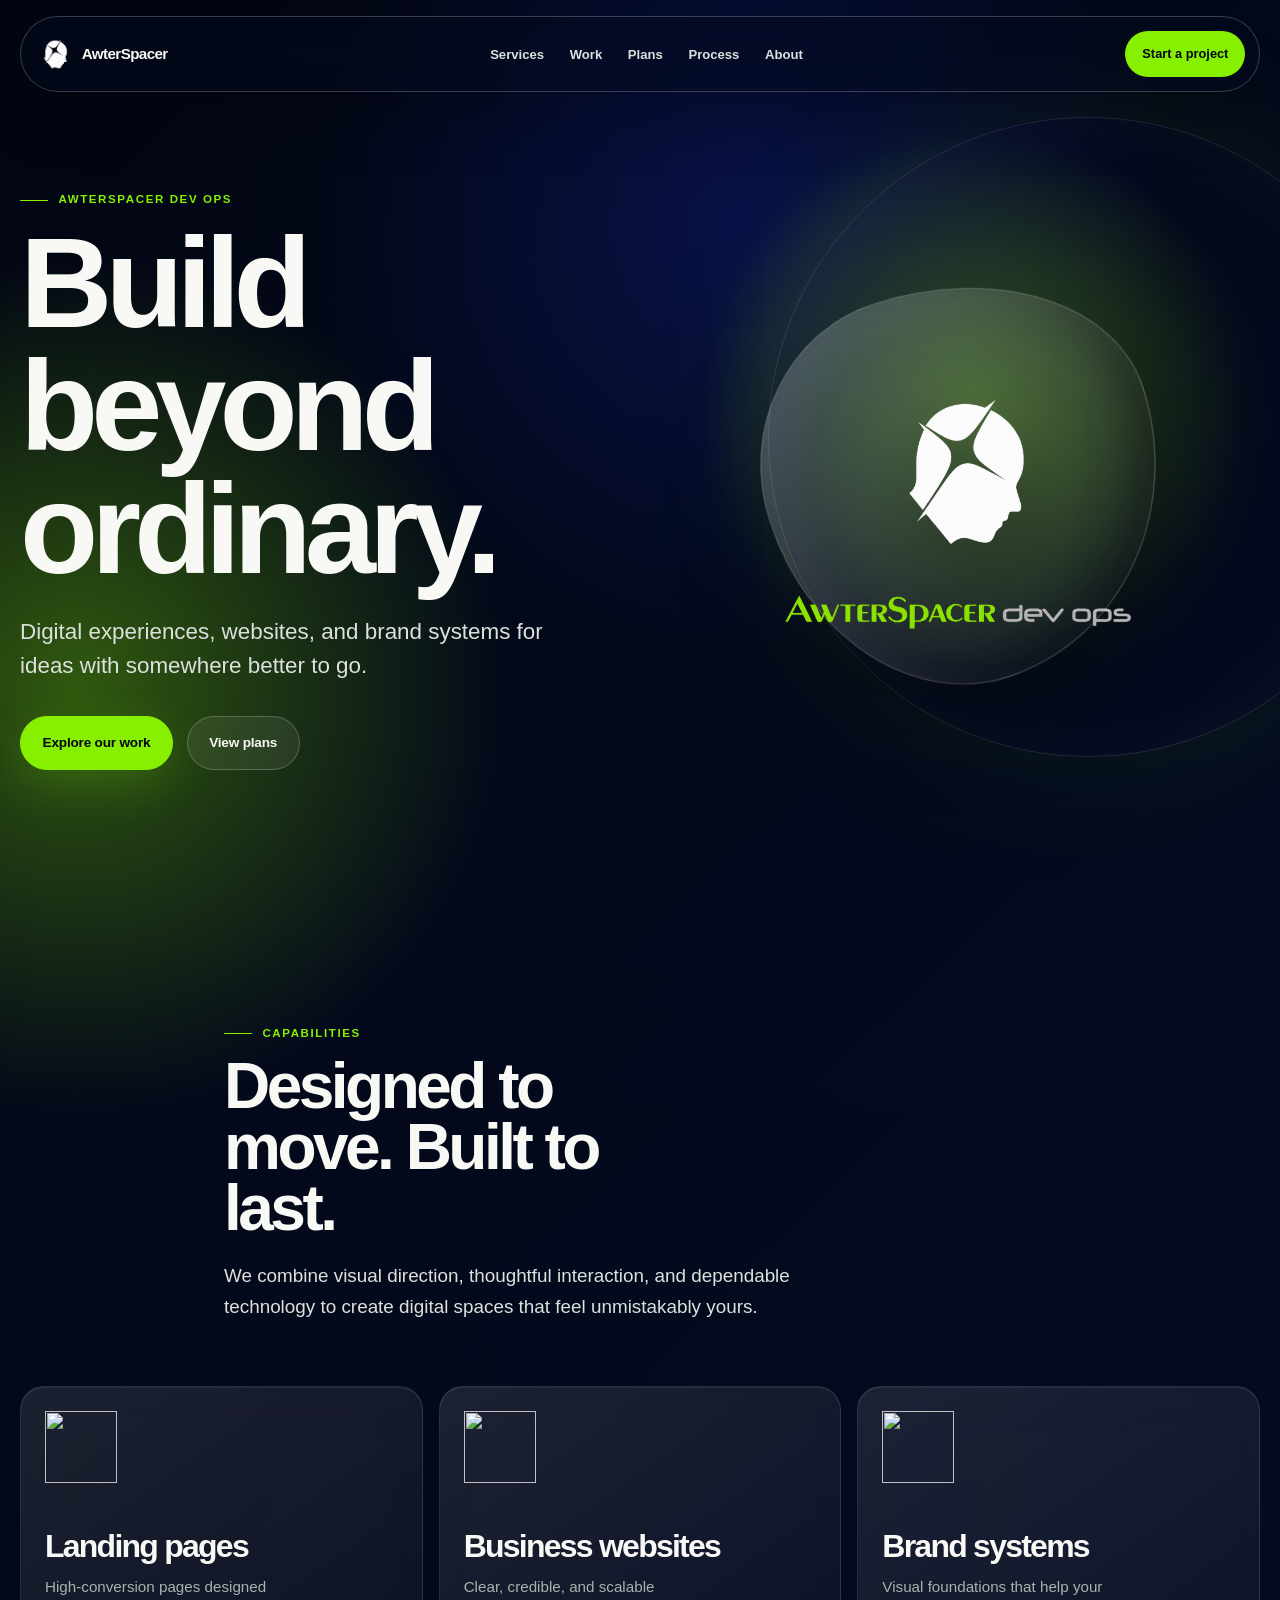
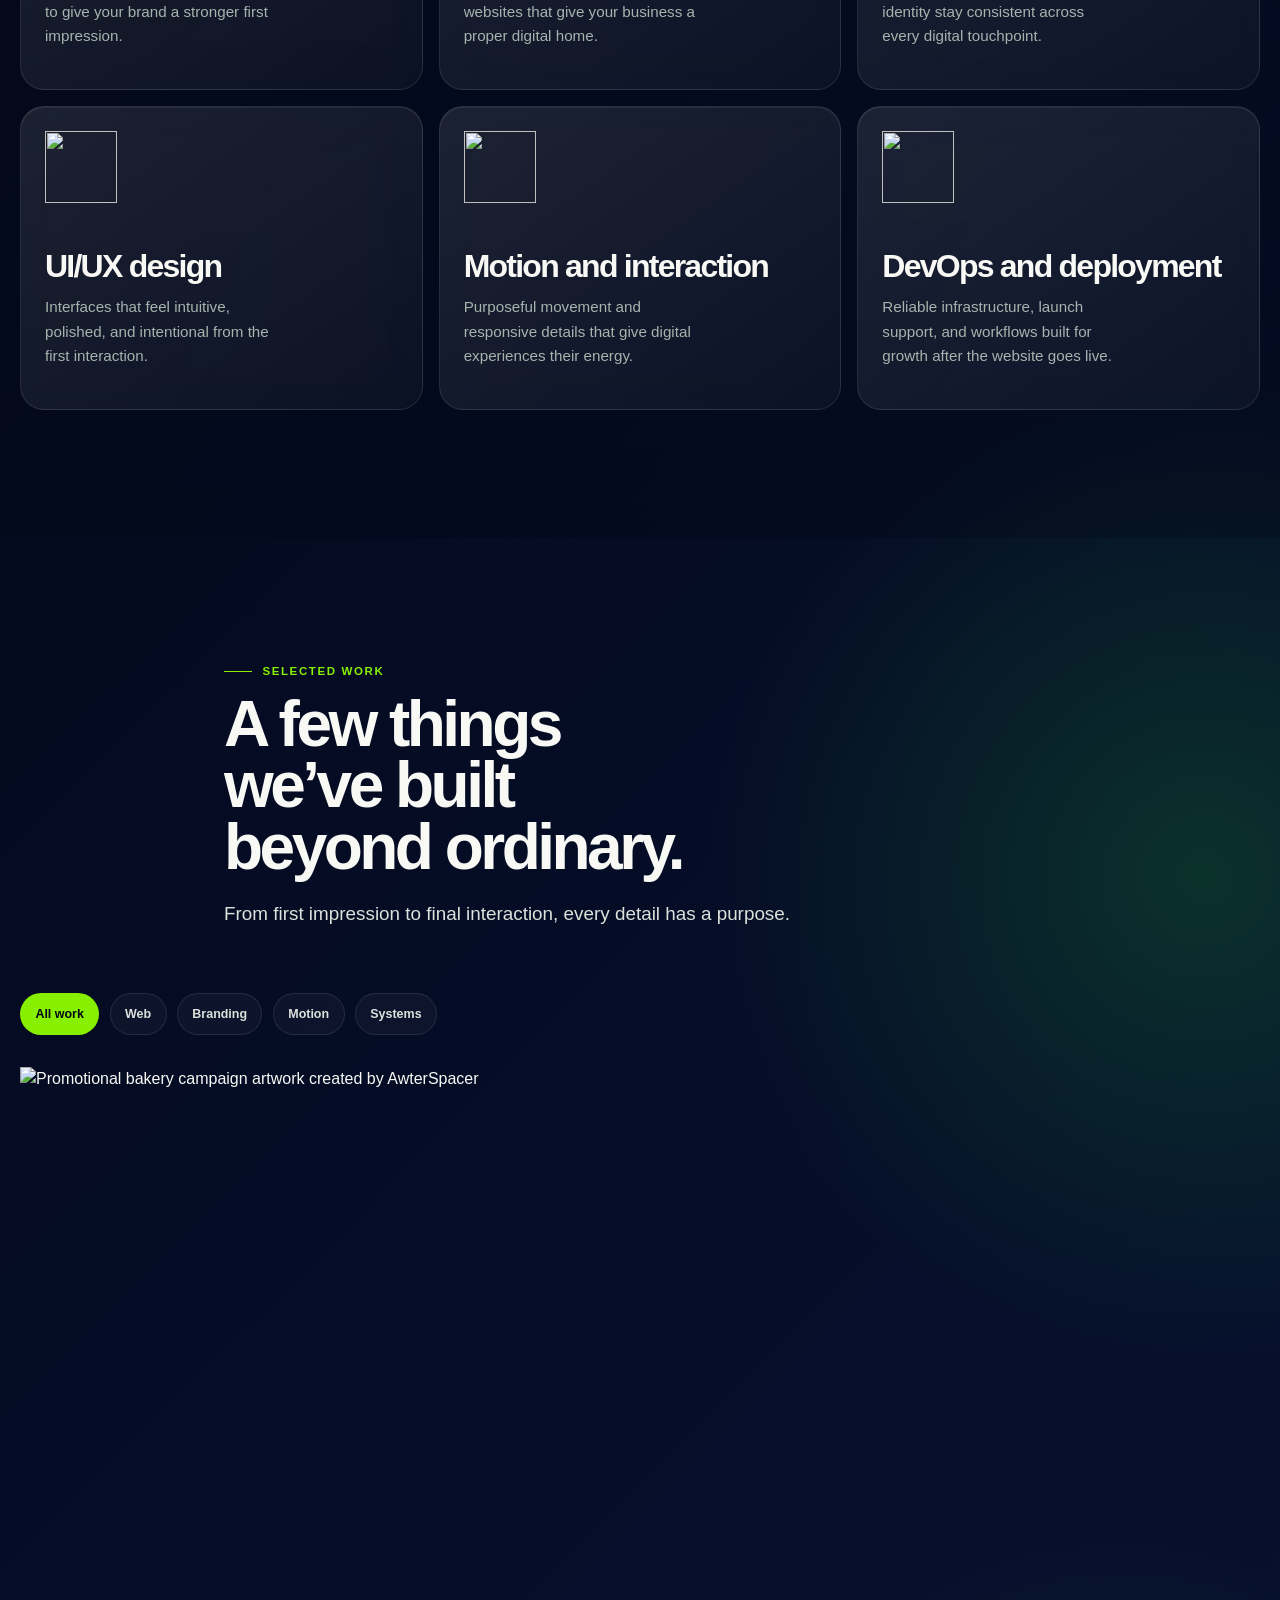
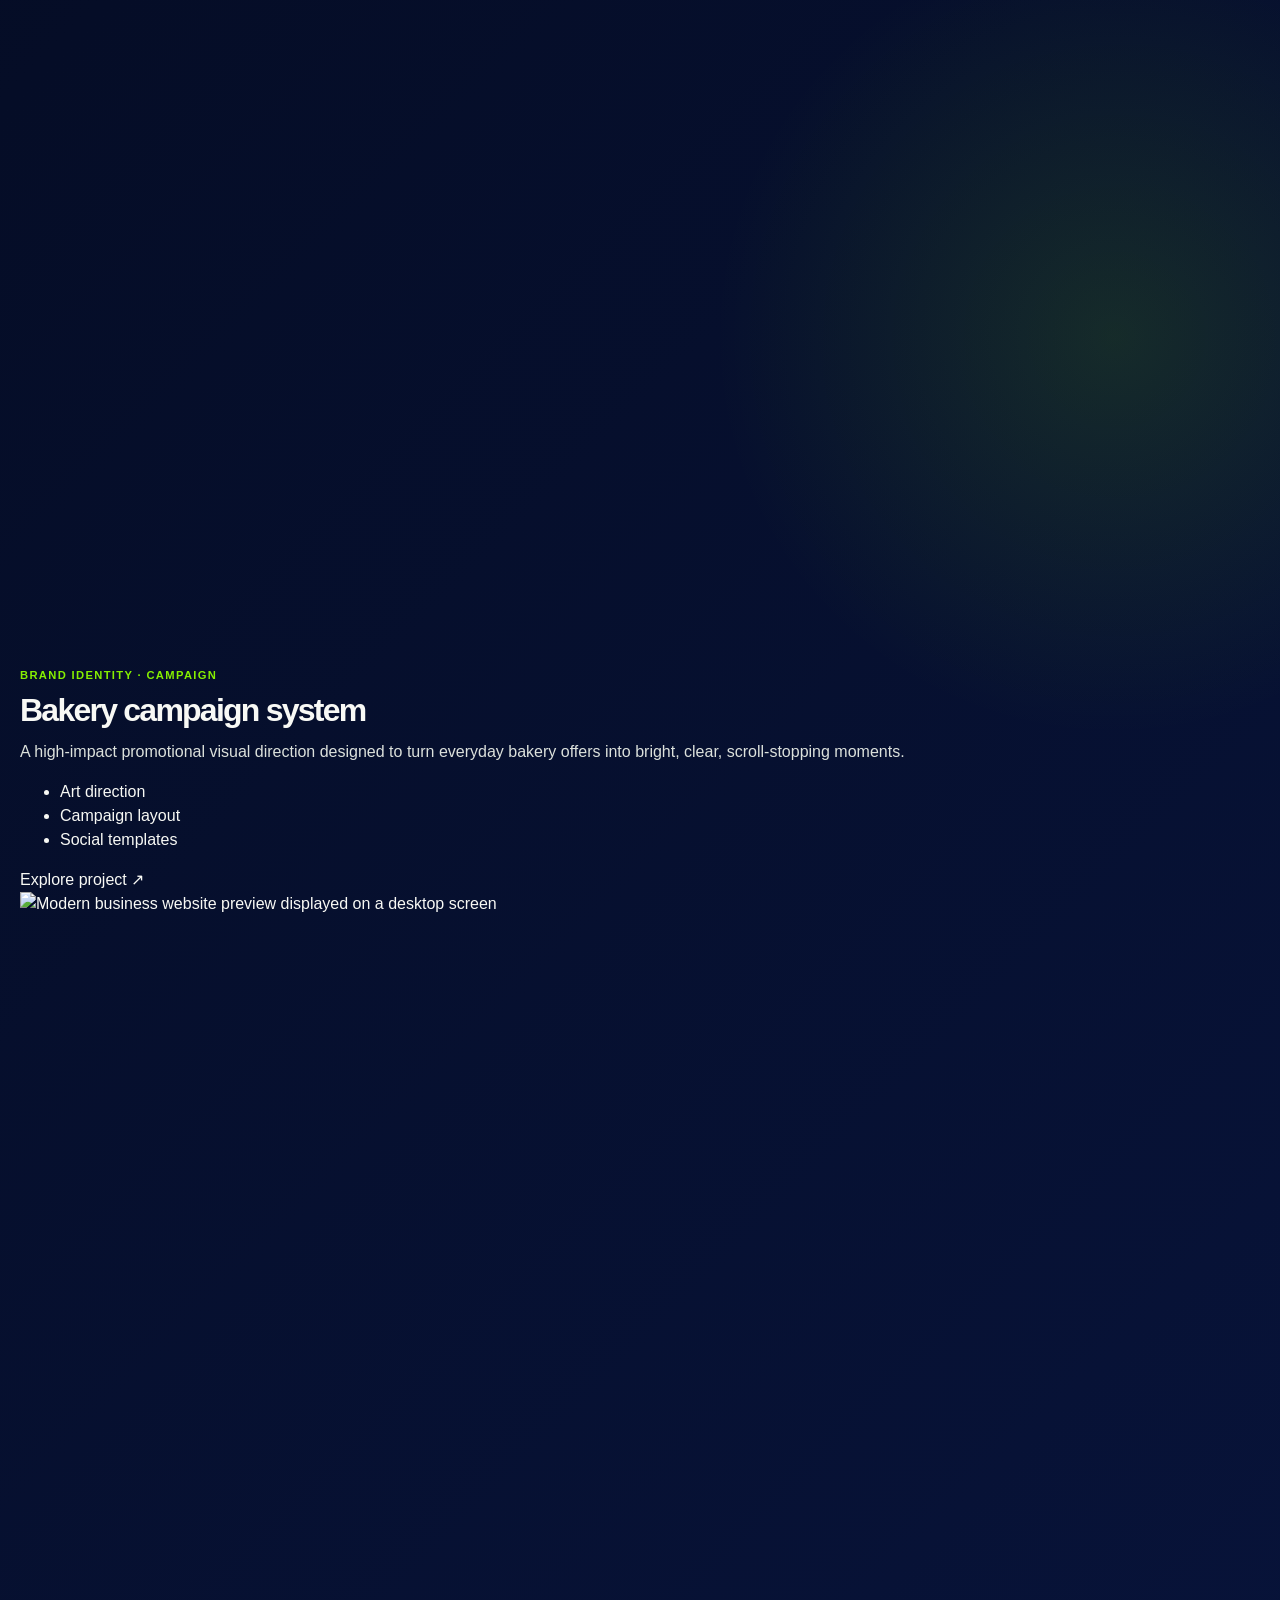
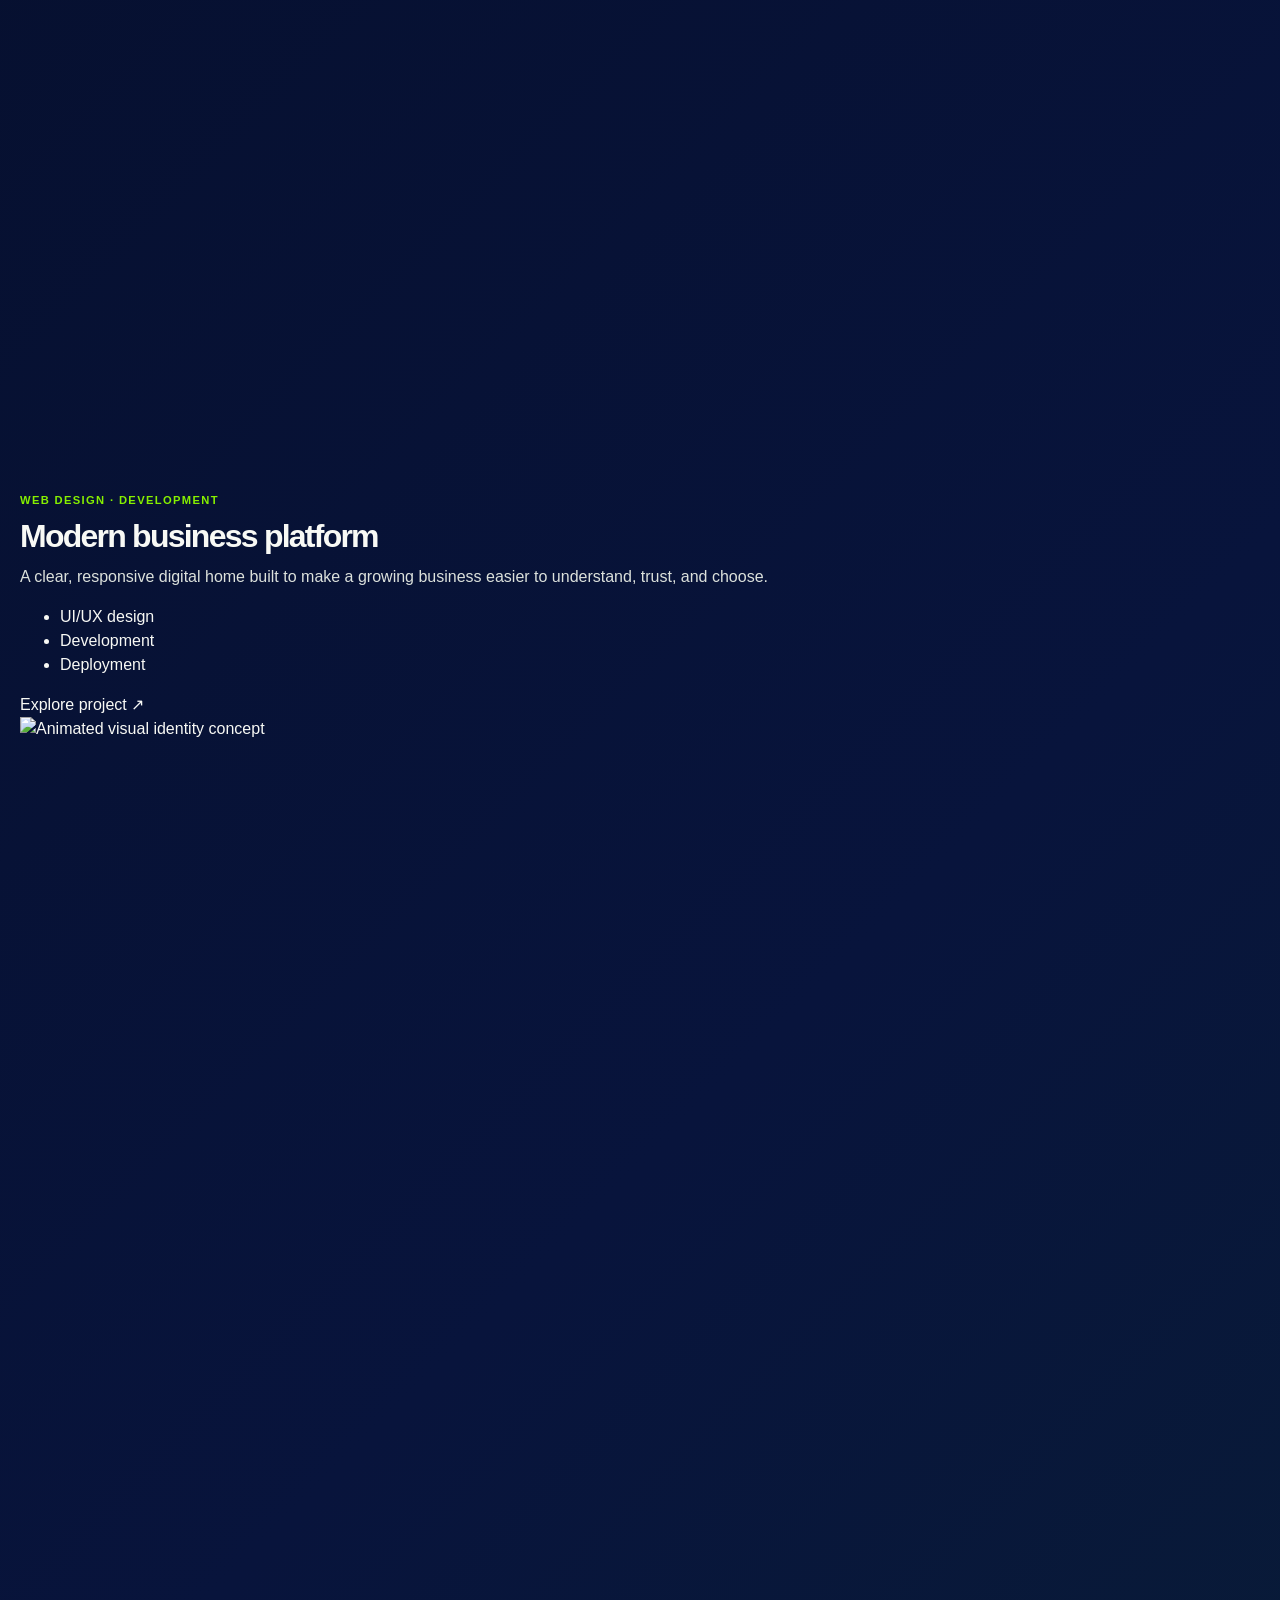
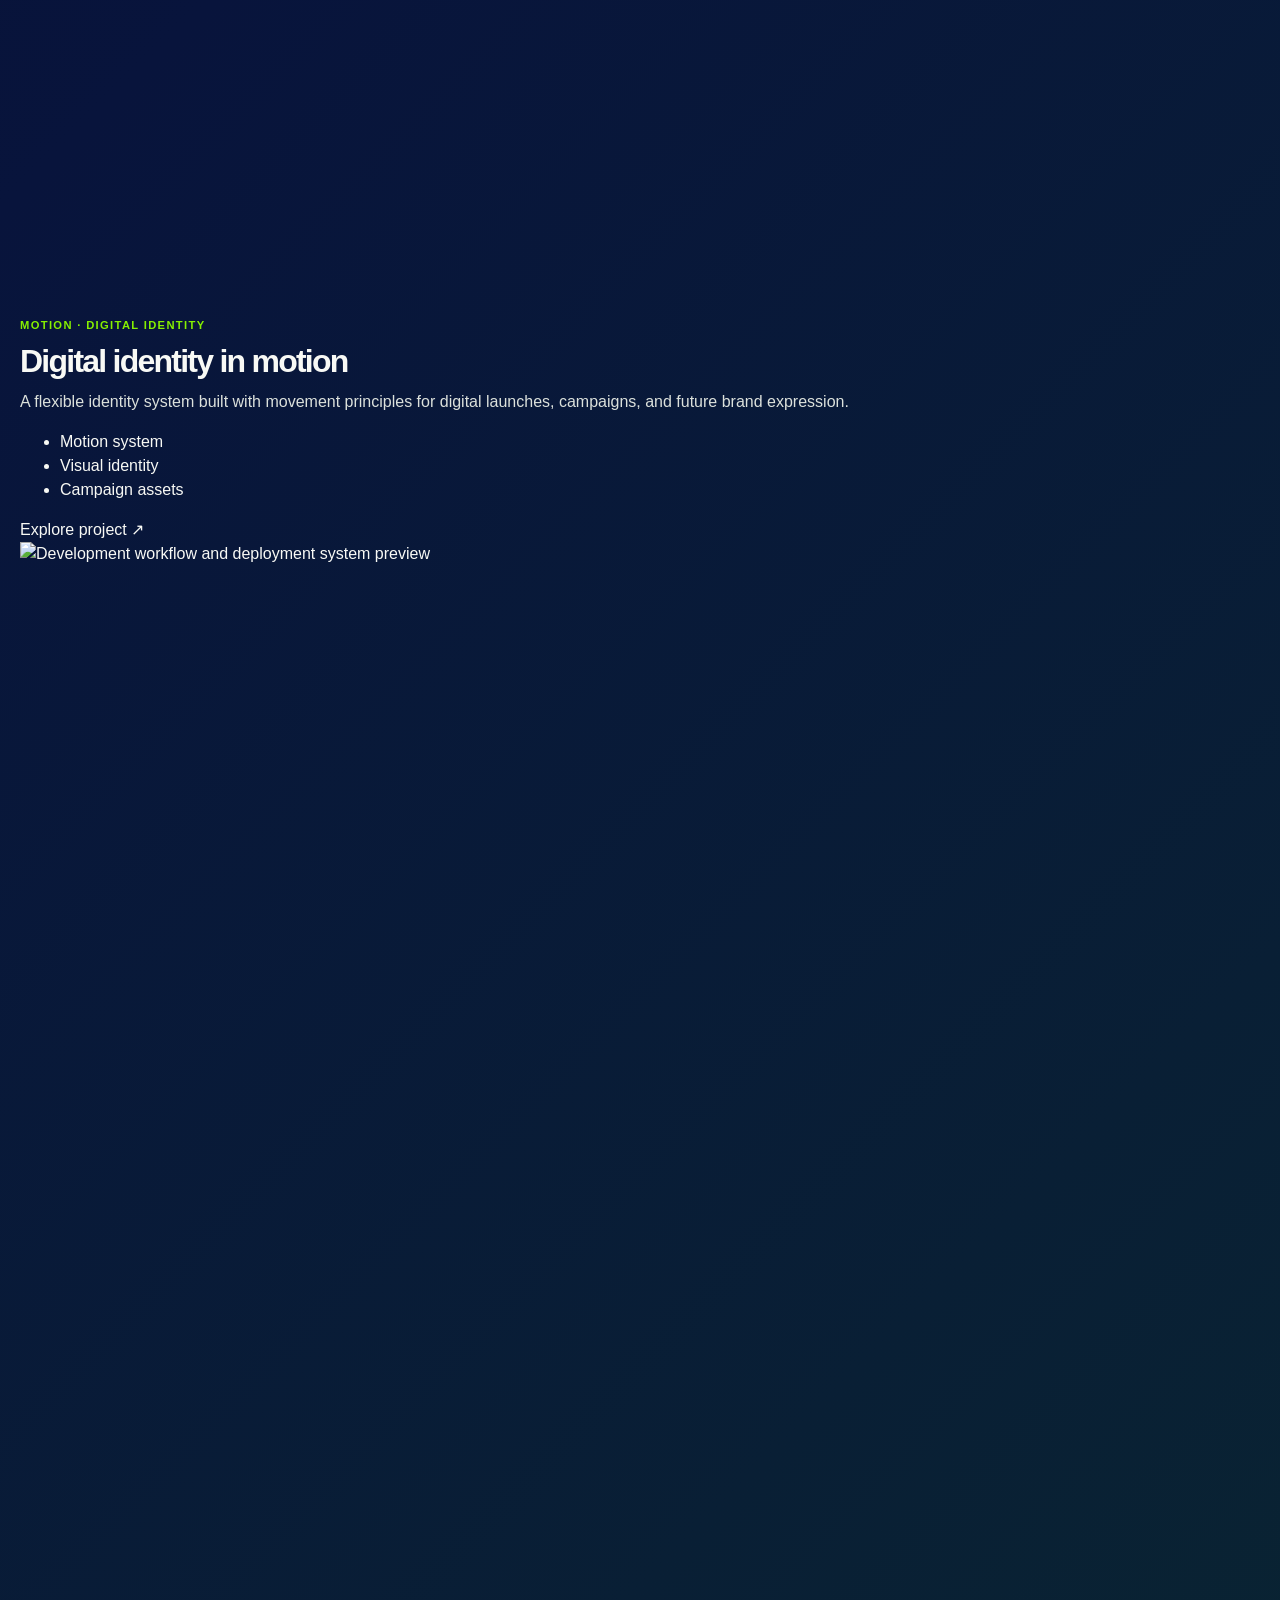
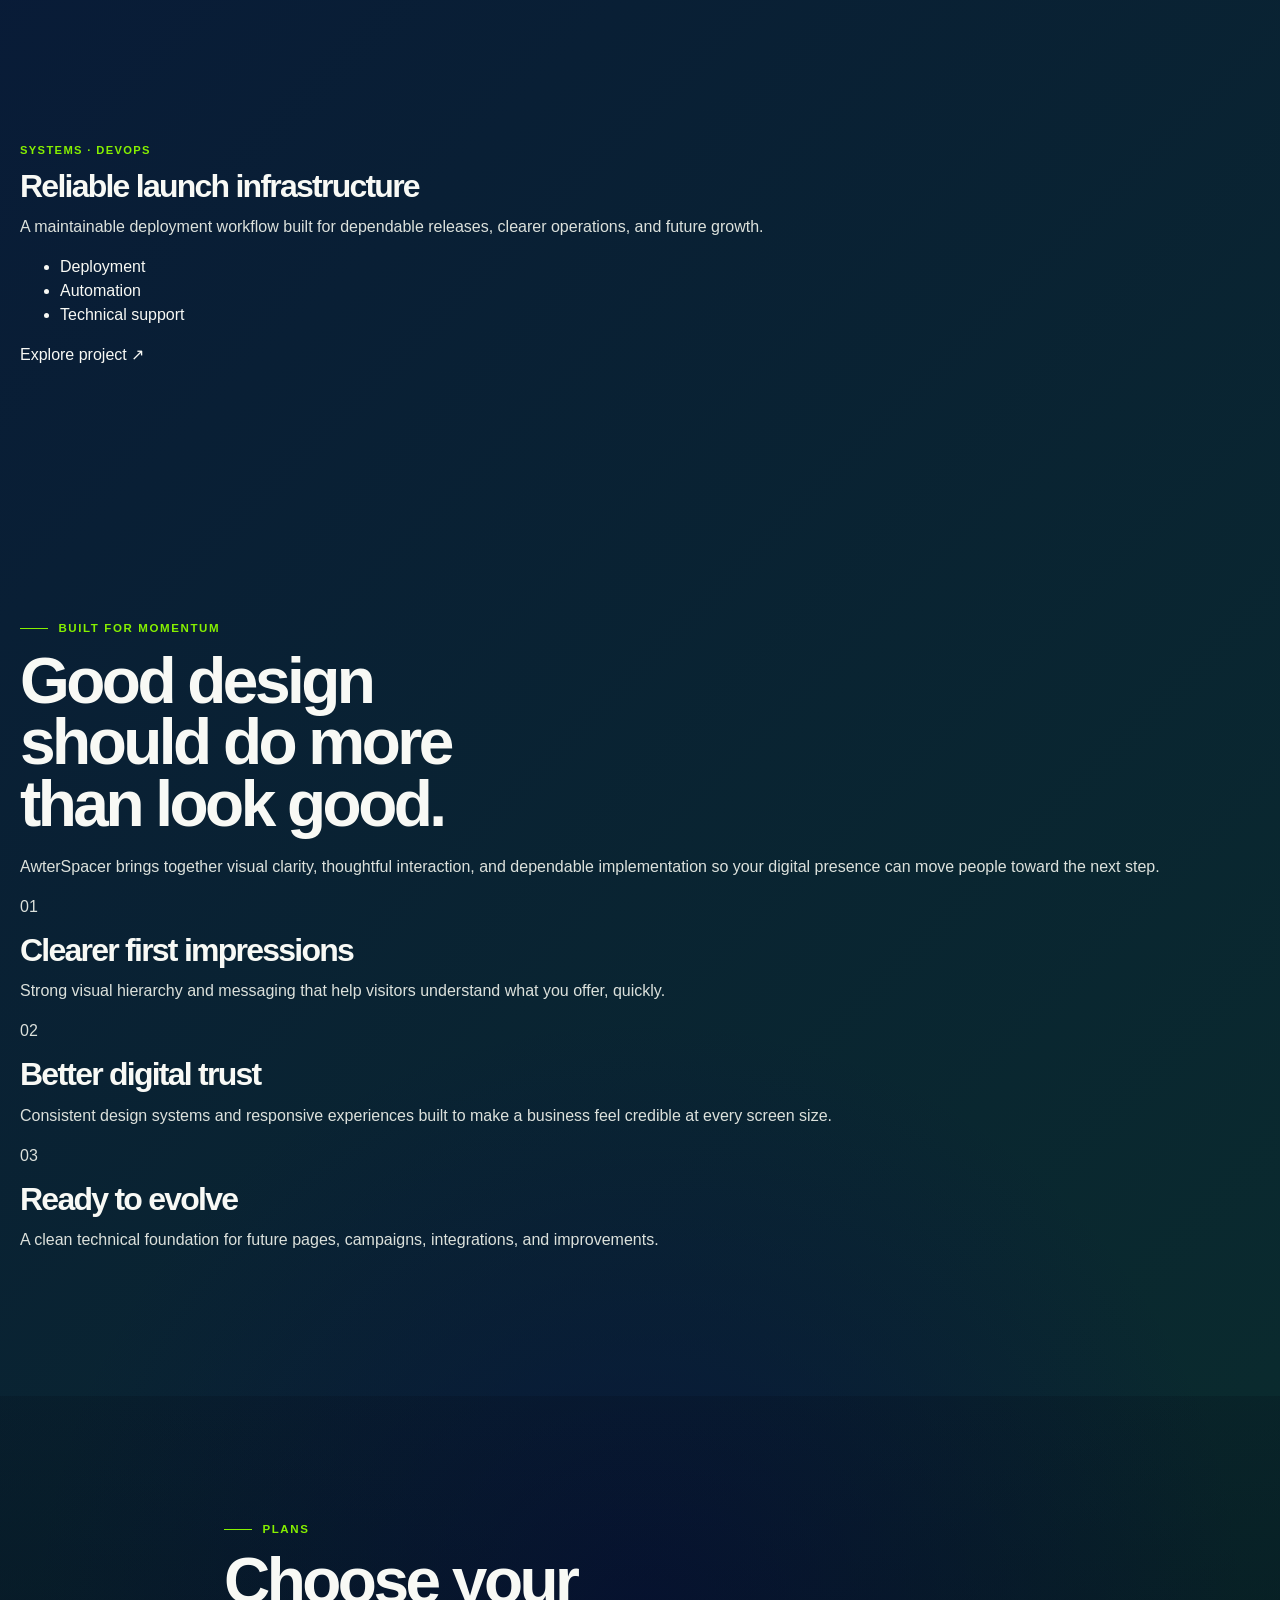
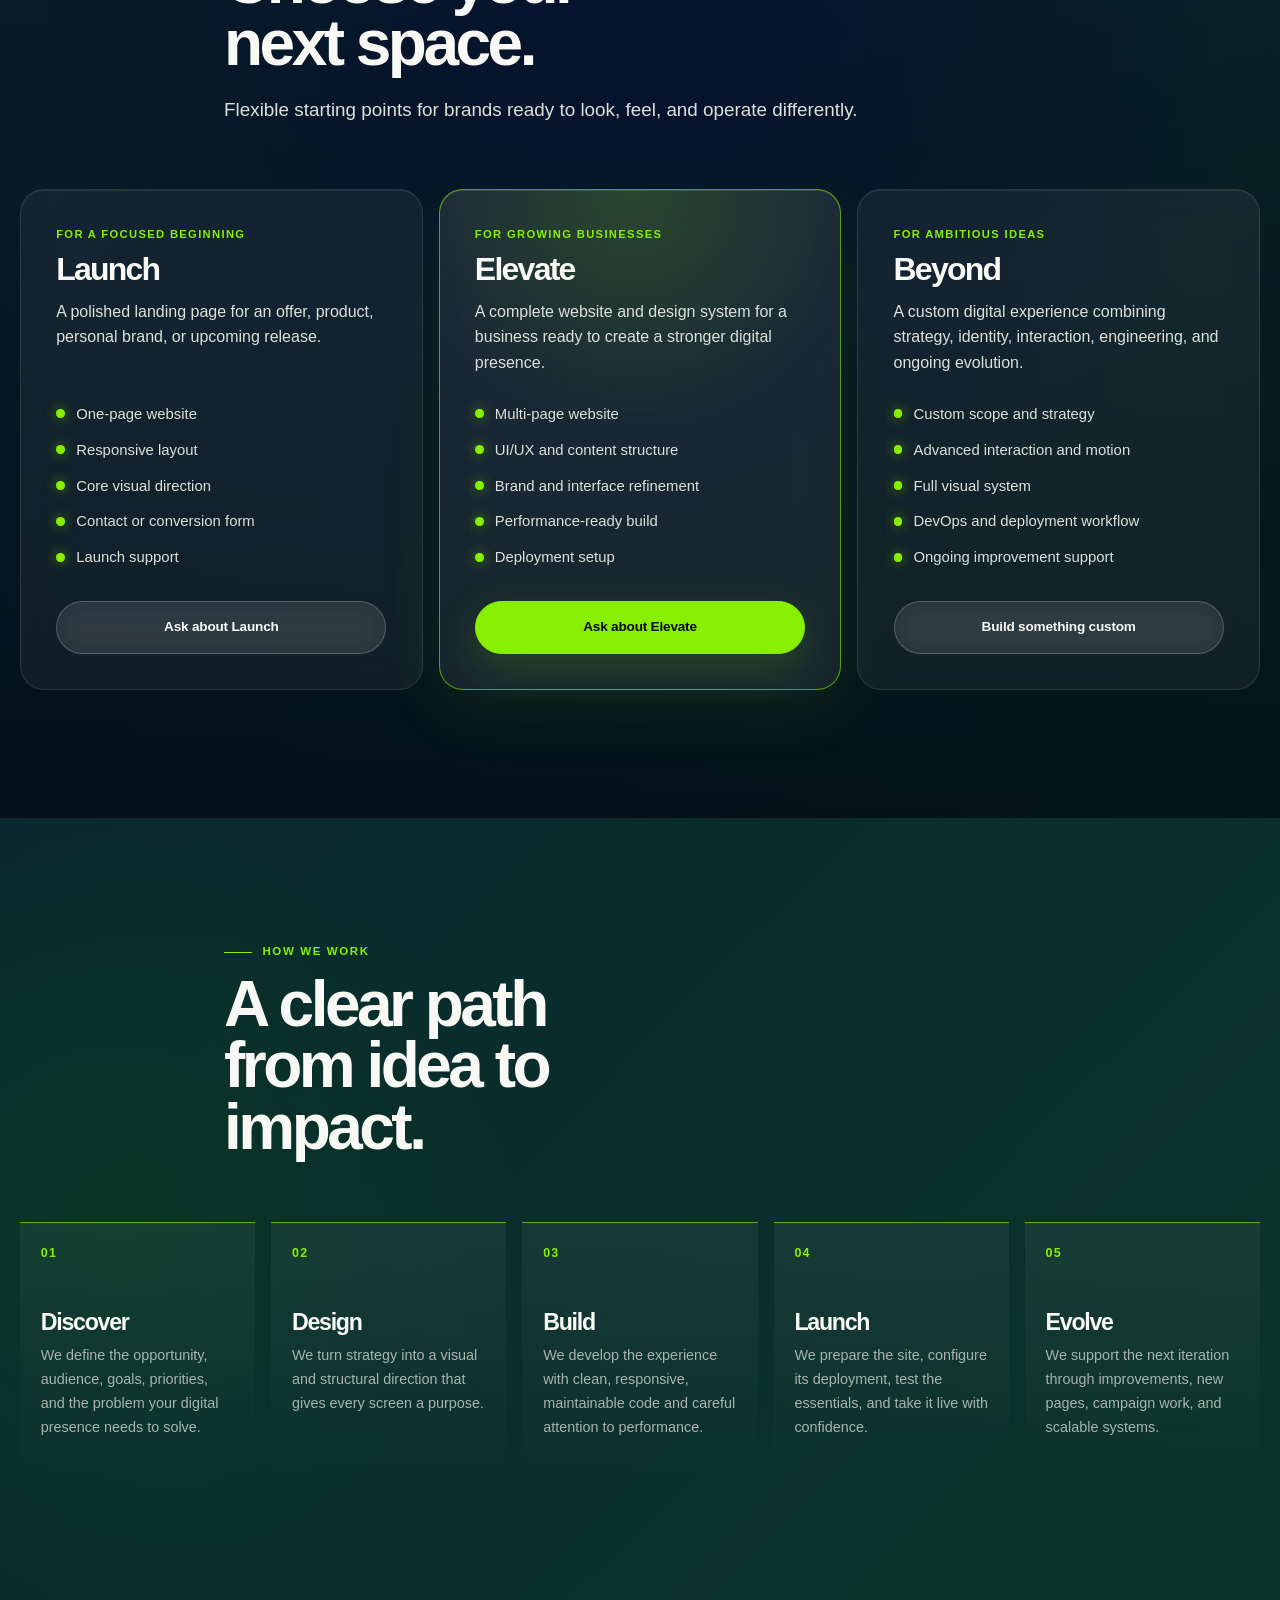
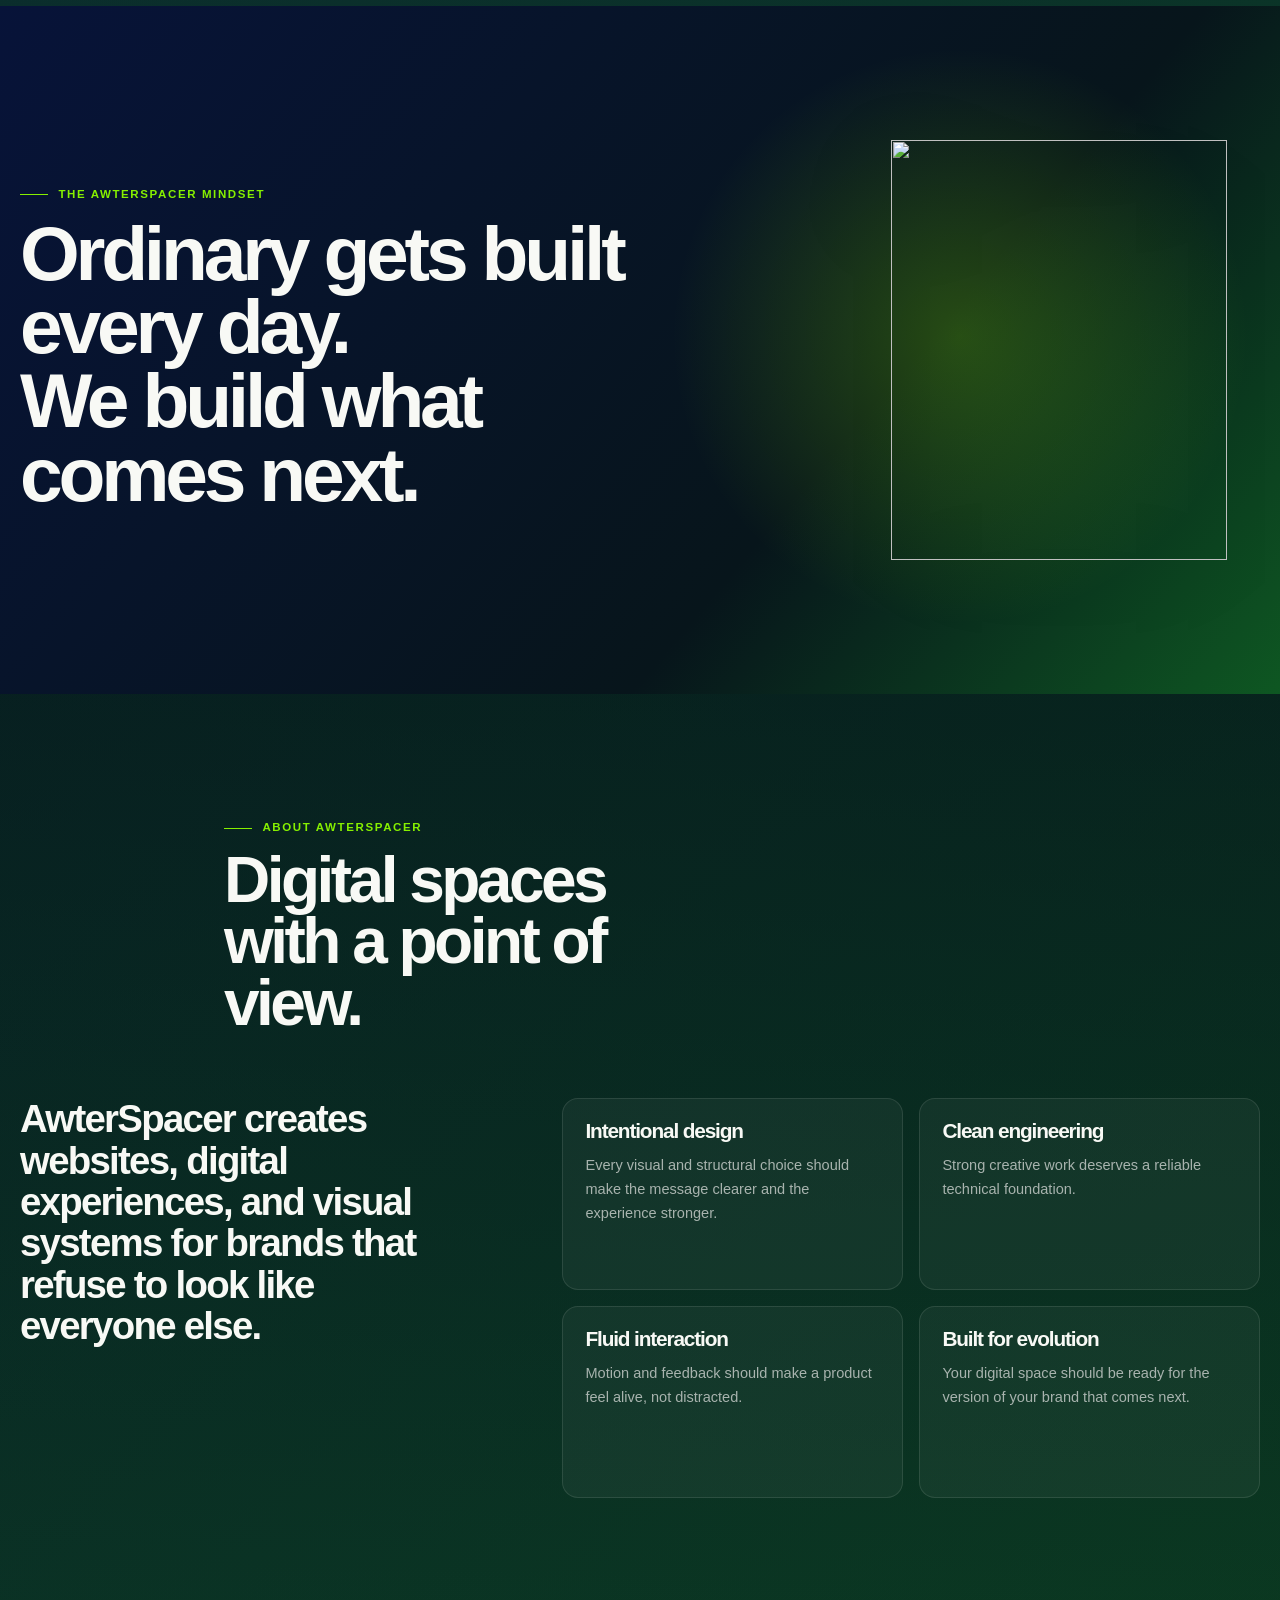
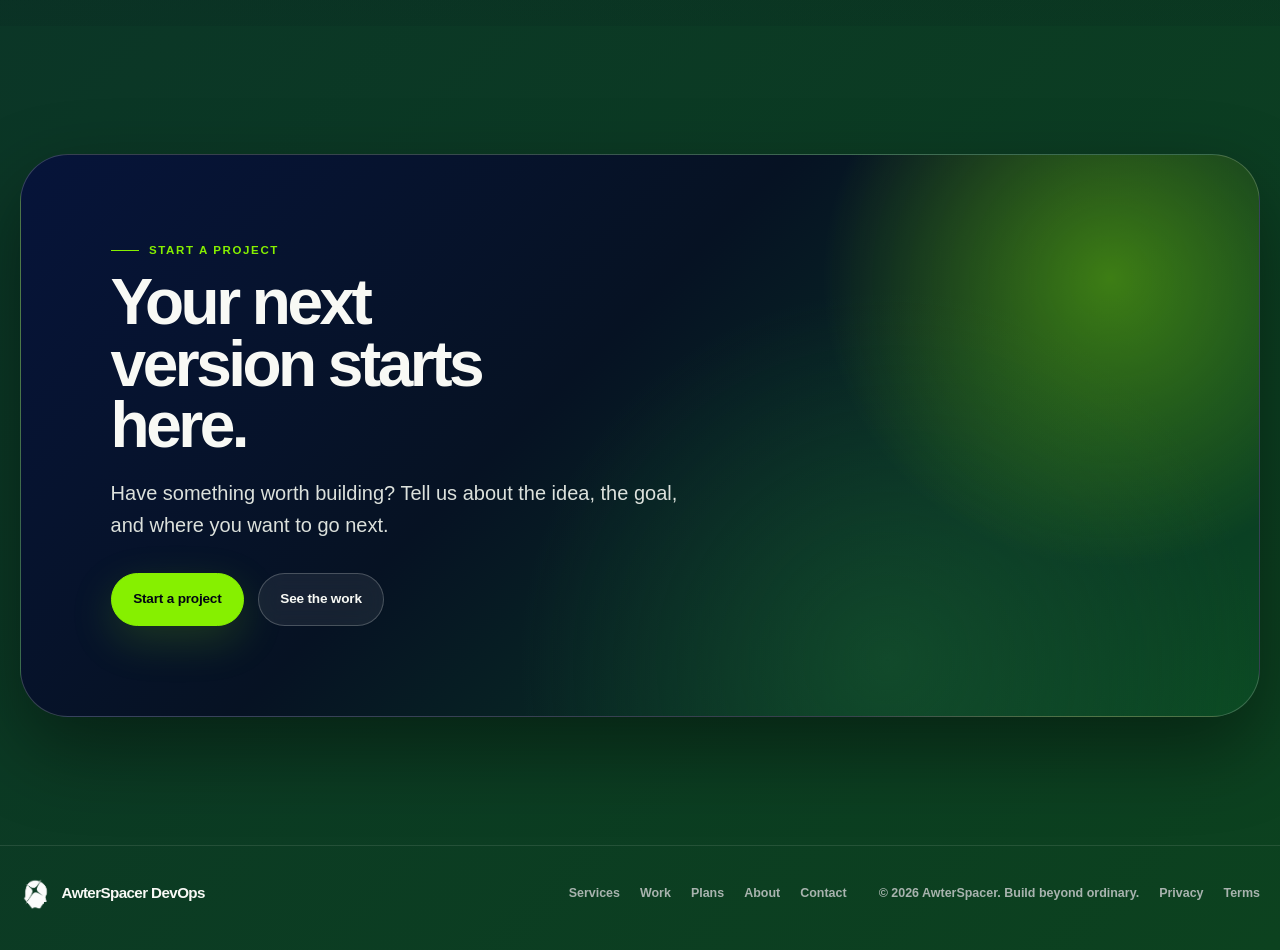
==== commit 2325d14f: "Update index.html" ====
--- a/index.html
+++ b/index.html
@@ -8,10 +8,10 @@
   >
   <meta
     name="description"
-    content="AwterSpacer DevOps builds digital experiences, websites, and brand systems beyond ordinary."
+    content="AwterSpacer DevOps creates digital experiences, websites, visual systems, and reliable launches for brands ready to build beyond ordinary."
   >
 
-  <title>AwterSpacer -- Build Beyond Ordinary</title>
+  <title>AwterSpacer — Build Beyond Ordinary</title>
 
   <link rel="stylesheet" href="styles.css">
   <script src="script.js" defer></script>
@@ -55,7 +55,7 @@
   <main>
     <section id="home" class="hero-section" aria-labelledby="hero-title">
       <div class="hero-content">
-        <p class="eyebrow">AwterSpacer DevOps</p>
+        <p class="eyebrow">AwterSpacer Dev Ops</p>
 
         <h1 id="hero-title">Build beyond ordinary.</h1>
 
@@ -76,14 +76,21 @@
           alt="AwterSpacer abstract head and starburst mark"
           width="500"
           height="500"
+          fetchpriority="high"
         >
       </figure>
     </section>
 
-    <section id="services" class="services-section" aria-labelledby="services-title">
+    <section
+      id="services"
+      class="services-section"
+      aria-labelledby="services-title"
+    >
       <div class="section-heading">
         <p class="eyebrow">Capabilities</p>
+
         <h2 id="services-title">Designed to move. Built to last.</h2>
+
         <p>
           We combine visual direction, thoughtful interaction, and dependable
           technology to create digital spaces that feel unmistakably yours.
@@ -97,8 +104,12 @@
             alt=""
             width="120"
             height="120"
-          >
+            loading="lazy"
+            decoding="async"
+          >
+
           <h3>Landing pages</h3>
+
           <p>
             High-conversion pages designed to give your brand a stronger first
             impression.
@@ -111,8 +122,12 @@
             alt=""
             width="120"
             height="120"
-          >
+            loading="lazy"
+            decoding="async"
+          >
+
           <h3>Business websites</h3>
+
           <p>
             Clear, credible, and scalable websites that give your business a
             proper digital home.
@@ -125,8 +140,12 @@
             alt=""
             width="120"
             height="120"
-          >
+            loading="lazy"
+            decoding="async"
+          >
+
           <h3>Brand systems</h3>
+
           <p>
             Visual foundations that help your identity stay consistent across
             every digital touchpoint.
@@ -139,8 +158,12 @@
             alt=""
             width="120"
             height="120"
-          >
+            loading="lazy"
+            decoding="async"
+          >
+
           <h3>UI/UX design</h3>
+
           <p>
             Interfaces that feel intuitive, polished, and intentional from the
             first interaction.
@@ -153,8 +176,12 @@
             alt=""
             width="120"
             height="120"
-          >
+            loading="lazy"
+            decoding="async"
+          >
+
           <h3>Motion and interaction</h3>
+
           <p>
             Purposeful movement and responsive details that give digital
             experiences their energy.
@@ -167,8 +194,12 @@
             alt=""
             width="120"
             height="120"
-          >
+            loading="lazy"
+            decoding="async"
+          >
+
           <h3>DevOps and deployment</h3>
+
           <p>
             Reliable infrastructure, launch support, and workflows built for
             growth after the website goes live.
@@ -180,7 +211,9 @@
     <section id="work" class="work-section" aria-labelledby="work-title">
       <div class="section-heading">
         <p class="eyebrow">Selected work</p>
-        <h2 id="work-title">A few things we've built beyond ordinary.</h2>
+
+        <h2 id="work-title">A few things we’ve built beyond ordinary.</h2>
+
         <p>
           From first impression to final interaction, every detail has a
           purpose.
@@ -188,153 +221,284 @@
       </div>
 
       <div class="work-filters" aria-label="Portfolio categories">
-        <button type="button" data-filter="all" aria-pressed="true">
+        <button
+          class="is-active"
+          type="button"
+          data-filter="all"
+          aria-pressed="true"
+        >
           All work
         </button>
 
-        <button type="button" data-filter="web" aria-pressed="false">
+        <button
+          type="button"
+          data-filter="web"
+          aria-pressed="false"
+        >
           Web
         </button>
 
-        <button type="button" data-filter="branding" aria-pressed="false">
+        <button
+          type="button"
+          data-filter="branding"
+          aria-pressed="false"
+        >
           Branding
         </button>
 
-        <button type="button" data-filter="motion" aria-pressed="false">
+        <button
+          type="button"
+          data-filter="motion"
+          aria-pressed="false"
+        >
           Motion
         </button>
 
-        <button type="button" data-filter="systems" aria-pressed="false">
+        <button
+          type="button"
+          data-filter="systems"
+          aria-pressed="false"
+        >
           Systems
         </button>
       </div>
 
-
-
-      <div class="projects-grid">
-        <div class="work-scenes">
-          <article class="work-scene work-scene-featured" data-category="branding">
-            <a
-              class="work-scene-link"
-              href="#contact"
-              aria-label="View Panadería campaign system project"
-            >
-              <div class="work-scene-media">
-                <div class="work-scene-image-wrap">
-                  <img
-                    src="images/image1.jpg"
-                    alt="Promotional bakery campaign artwork created by AwterSpacer"
-                    width="900"
-                    height="1200"
-                    loading="lazy"
-                    decoding="async"
-                  >
-                </div>
+      <div class="work-scenes">
+        <article
+          class="work-scene work-scene-featured"
+          data-category="branding"
+        >
+          <a
+            class="work-scene-link"
+            href="#contact"
+            aria-label="Ask about the Bakery campaign system project"
+          >
+            <div class="work-scene-media">
+              <div class="work-scene-image-wrap">
+                <img
+                  src="images/image1.jpg"
+                  alt="Promotional bakery campaign artwork created by AwterSpacer"
+                  width="900"
+                  height="1200"
+                  loading="lazy"
+                  decoding="async"
+                >
               </div>
-
-              <div class="work-scene-content">
-                <p class="project-category">Brand identity · Campaign</p>
-                <h3>Panadería campaign system</h3>
-                <p>
-                  A high-impact promotional visual direction designed to turn everyday
-                  bakery offers into bright, clear, scroll-stopping moments.
-                </p>
-
-                <ul class="project-tags" aria-label="Project deliverables">
-                  <li>Art direction</li>
-                  <li>Campaign layout</li>
-                  <li>Social templates</li>
-                </ul>
-
-                <span class="work-scene-link-label">Explore project <span>↗</span></span>
+            </div>
+
+            <div class="work-scene-content">
+              <p class="project-category">Brand identity · Campaign</p>
+
+              <h3>Bakery campaign system</h3>
+
+              <p>
+                A high-impact promotional visual direction designed to turn
+                everyday bakery offers into bright, clear, scroll-stopping
+                moments.
+              </p>
+
+              <ul class="project-tags" aria-label="Project deliverables">
+                <li>Art direction</li>
+                <li>Campaign layout</li>
+                <li>Social templates</li>
+              </ul>
+
+              <span class="work-scene-link-label">
+                Explore project <span aria-hidden="true">↗</span>
+              </span>
+            </div>
+          </a>
+        </article>
+
+        <article
+          class="work-scene work-scene-reverse"
+          data-category="web"
+        >
+          <a
+            class="work-scene-link"
+            href="#contact"
+            aria-label="Ask about the modern business platform project"
+          >
+            <div class="work-scene-media">
+              <div class="work-scene-image-wrap">
+                <img
+                  src="images/image-project-website-01.jpg"
+                  alt="Modern business website preview displayed on a desktop screen"
+                  width="1800"
+                  height="1200"
+                  loading="lazy"
+                  decoding="async"
+                >
               </div>
-            </a>
-          </article>
-
-          <article class="work-scene work-scene-reverse" data-category="web">
-            <a
-              class="work-scene-link"
-              href="#contact"
-              aria-label="View modern business platform project"
-            >
-              <div class="work-scene-media">
-                <div class="work-scene-image-wrap">
-                  <img
-                    src="images/image-project-website-01.jpg"
-                    alt="Modern business website preview shown on a desktop screen"
-                    width="1800"
-                    height="1200"
-                    loading="lazy"
-                    decoding="async"
-                  >
-                </div>
+            </div>
+
+            <div class="work-scene-content">
+              <p class="project-category">Web design · Development</p>
+
+              <h3>Modern business platform</h3>
+
+              <p>
+                A clear, responsive digital home built to make a growing
+                business easier to understand, trust, and choose.
+              </p>
+
+              <ul class="project-tags" aria-label="Project deliverables">
+                <li>UI/UX design</li>
+                <li>Development</li>
+                <li>Deployment</li>
+              </ul>
+
+              <span class="work-scene-link-label">
+                Explore project <span aria-hidden="true">↗</span>
+              </span>
+            </div>
+          </a>
+        </article>
+
+        <article class="work-scene" data-category="motion">
+          <a
+            class="work-scene-link"
+            href="#contact"
+            aria-label="Ask about the digital identity in motion project"
+          >
+            <div class="work-scene-media">
+              <div class="work-scene-image-wrap">
+                <img
+                  src="images/image-project-motion-01.jpg"
+                  alt="Animated visual identity concept"
+                  width="1800"
+                  height="1200"
+                  loading="lazy"
+                  decoding="async"
+                >
               </div>
-
-              <div class="work-scene-content">
-                <p class="project-category">Web design · Development</p>
-                <h3>Modern business platform</h3>
-                <p>
-                  A clear, responsive digital home built to make a growing business
-                  easier to understand, trust, and choose.
-                </p>
-
-                <ul class="project-tags" aria-label="Project deliverables">
-                  <li>UI/UX design</li>
-                  <li>Development</li>
-                  <li>Deployment</li>
-                </ul>
-
-                <span class="work-scene-link-label">Explore project <span>↗</span></span>
+            </div>
+
+            <div class="work-scene-content">
+              <p class="project-category">Motion · Digital identity</p>
+
+              <h3>Digital identity in motion</h3>
+
+              <p>
+                A flexible identity system built with movement principles for
+                digital launches, campaigns, and future brand expression.
+              </p>
+
+              <ul class="project-tags" aria-label="Project deliverables">
+                <li>Motion system</li>
+                <li>Visual identity</li>
+                <li>Campaign assets</li>
+              </ul>
+
+              <span class="work-scene-link-label">
+                Explore project <span aria-hidden="true">↗</span>
+              </span>
+            </div>
+          </a>
+        </article>
+
+        <article
+          class="work-scene work-scene-reverse"
+          data-category="systems"
+        >
+          <a
+            class="work-scene-link"
+            href="#contact"
+            aria-label="Ask about the reliable launch infrastructure project"
+          >
+            <div class="work-scene-media">
+              <div class="work-scene-image-wrap">
+                <img
+                  src="images/image-project-system-01.jpg"
+                  alt="Development workflow and deployment system preview"
+                  width="1800"
+                  height="1200"
+                  loading="lazy"
+                  decoding="async"
+                >
               </div>
-            </a>
-          </article>
-
-          <article class="work-scene" data-category="motion">
-            <a
-              class="work-scene-link"
-              href="#contact"
-              aria-label="View digital identity in motion project"
-            >
-              <div class="work-scene-media">
-                <div class="work-scene-image-wrap">
-                  <img
-                    src="images/image-project-motion-01.jpg"
-                    alt="Animated visual identity concept"
-                    width="1800"
-                    height="1200"
-                    loading="lazy"
-                    decoding="async"
-                  >
-                </div>
-              </div>
-
-              <div class="work-scene-content">
-                <p class="project-category">Motion · Digital identity</p>
-                <h3>Digital identity in motion</h3>
-                <p>
-                  A flexible identity system built with movement principles for digital
-                  launches, campaigns, and future brand expression.
-                </p>
-
-                <ul class="project-tags" aria-label="Project deliverables">
-                  <li>Motion system</li>
-                  <li>Visual identity</li>
-                  <li>Campaign assets</li>
-                </ul>
-
-                <span class="work-scene-link-label">Explore project <span>↗</span></span>
-              </div>
-            </a>
-          </article>
-        </div>
-
+            </div>
+
+            <div class="work-scene-content">
+              <p class="project-category">Systems · DevOps</p>
+
+              <h3>Reliable launch infrastructure</h3>
+
+              <p>
+                A maintainable deployment workflow built for dependable
+                releases, clearer operations, and future growth.
+              </p>
+
+              <ul class="project-tags" aria-label="Project deliverables">
+                <li>Deployment</li>
+                <li>Automation</li>
+                <li>Technical support</li>
+              </ul>
+
+              <span class="work-scene-link-label">
+                Explore project <span aria-hidden="true">↗</span>
+              </span>
+            </div>
+          </a>
+        </article>
+      </div>
+    </section>
+
+    <section class="proof-section" aria-labelledby="proof-title">
+      <div class="proof-introduction">
+        <p class="eyebrow">Built for momentum</p>
+
+        <h2 id="proof-title">Good design should do more than look good.</h2>
+
+        <p>
+          AwterSpacer brings together visual clarity, thoughtful interaction,
+          and dependable implementation so your digital presence can move
+          people toward the next step.
+        </p>
+      </div>
+
+      <div class="proof-grid">
+        <article class="proof-card">
+          <p class="proof-value">01</p>
+
+          <h3>Clearer first impressions</h3>
+
+          <p>
+            Strong visual hierarchy and messaging that help visitors understand
+            what you offer, quickly.
+          </p>
+        </article>
+
+        <article class="proof-card">
+          <p class="proof-value">02</p>
+
+          <h3>Better digital trust</h3>
+
+          <p>
+            Consistent design systems and responsive experiences built to make
+            a business feel credible at every screen size.
+          </p>
+        </article>
+
+        <article class="proof-card">
+          <p class="proof-value">03</p>
+
+          <h3>Ready to evolve</h3>
+
+          <p>
+            A clean technical foundation for future pages, campaigns,
+            integrations, and improvements.
+          </p>
+        </article>
       </div>
     </section>
 
     <section id="plans" class="plans-section" aria-labelledby="plans-title">
       <div class="section-heading">
         <p class="eyebrow">Plans</p>
+
         <h2 id="plans-title">Choose your next space.</h2>
+
         <p>
           Flexible starting points for brands ready to look, feel, and operate
           differently.
@@ -344,7 +508,9 @@
       <div class="plans-grid">
         <article class="plan-card">
           <p class="plan-label">For a focused beginning</p>
+
           <h3>Launch</h3>
+
           <p class="plan-description">
             A polished landing page for an offer, product, personal brand, or
             upcoming release.
@@ -365,7 +531,9 @@
 
         <article class="plan-card plan-featured">
           <p class="plan-label">For growing businesses</p>
+
           <h3>Elevate</h3>
+
           <p class="plan-description">
             A complete website and design system for a business ready to create
             a stronger digital presence.
@@ -386,7 +554,9 @@
 
         <article class="plan-card">
           <p class="plan-label">For ambitious ideas</p>
+
           <h3>Beyond</h3>
+
           <p class="plan-description">
             A custom digital experience combining strategy, identity,
             interaction, engineering, and ongoing evolution.
@@ -407,16 +577,23 @@
       </div>
     </section>
 
-    <section id="process" class="process-section" aria-labelledby="process-title">
+    <section
+      id="process"
+      class="process-section"
+      aria-labelledby="process-title"
+    >
       <div class="section-heading">
         <p class="eyebrow">How we work</p>
+
         <h2 id="process-title">A clear path from idea to impact.</h2>
       </div>
 
       <ol class="process-list">
         <li class="process-step">
           <p class="process-number">01</p>
+
           <h3>Discover</h3>
+
           <p>
             We define the opportunity, audience, goals, priorities, and the
             problem your digital presence needs to solve.
@@ -425,7 +602,9 @@
 
         <li class="process-step">
           <p class="process-number">02</p>
+
           <h3>Design</h3>
+
           <p>
             We turn strategy into a visual and structural direction that gives
             every screen a purpose.
@@ -434,16 +613,20 @@
 
         <li class="process-step">
           <p class="process-number">03</p>
+
           <h3>Build</h3>
-          <p>
-            We develop the experience with clean, responsive, maintainable
-            code and careful attention to performance.
+
+          <p>
+            We develop the experience with clean, responsive, maintainable code
+            and careful attention to performance.
           </p>
         </li>
 
         <li class="process-step">
           <p class="process-number">04</p>
+
           <h3>Launch</h3>
+
           <p>
             We prepare the site, configure its deployment, test the essentials,
             and take it live with confidence.
@@ -452,7 +635,9 @@
 
         <li class="process-step">
           <p class="process-number">05</p>
+
           <h3>Evolve</h3>
+
           <p>
             We support the next iteration through improvements, new pages,
             campaign work, and scalable systems.
@@ -464,6 +649,7 @@
     <section class="statement-section" aria-labelledby="statement-title">
       <div class="statement-content">
         <p class="eyebrow">The AwterSpacer mindset</p>
+
         <h2 id="statement-title">
           Ordinary gets built every day.<br>
           We build what comes next.
@@ -475,12 +661,15 @@
         alt=""
         width="420"
         height="420"
+        loading="lazy"
+        decoding="async"
       >
     </section>
 
     <section id="about" class="about-section" aria-labelledby="about-title">
       <div class="section-heading">
         <p class="eyebrow">About AwterSpacer</p>
+
         <h2 id="about-title">Digital spaces with a point of view.</h2>
       </div>
 
@@ -493,6 +682,7 @@
         <div class="principles-grid">
           <article class="principle-card">
             <h3>Intentional design</h3>
+
             <p>
               Every visual and structural choice should make the message clearer
               and the experience stronger.
@@ -501,6 +691,7 @@
 
           <article class="principle-card">
             <h3>Clean engineering</h3>
+
             <p>
               Strong creative work deserves a reliable technical foundation.
             </p>
@@ -508,6 +699,7 @@
 
           <article class="principle-card">
             <h3>Fluid interaction</h3>
+
             <p>
               Motion and feedback should make a product feel alive, not
               distracted.
@@ -516,6 +708,7 @@
 
           <article class="principle-card">
             <h3>Built for evolution</h3>
+
             <p>
               Your digital space should be ready for the version of your brand
               that comes next.
@@ -528,7 +721,9 @@
     <section id="contact" class="contact-section" aria-labelledby="contact-title">
       <div class="contact-content">
         <p class="eyebrow">Start a project</p>
+
         <h2 id="contact-title">Your next version starts here.</h2>
+
         <p>
           Have something worth building? Tell us about the idea, the goal, and
           where you want to go next.
@@ -538,6 +733,7 @@
           <a class="button button-primary" href="mailto:hello@awterspacer.com">
             Start a project
           </a>
+
           <a class="button button-secondary" href="#work">See the work</a>
         </div>
       </div>
@@ -551,17 +747,19 @@
         alt="AwterSpacer logo"
         width="160"
         height="80"
+        loading="lazy"
+        decoding="async"
       >
       <span>AwterSpacer DevOps</span>
     </a>
 
-    <div class="footer-navigation">
+    <nav class="footer-navigation" aria-label="Footer navigation">
       <a href="#services">Services</a>
       <a href="#work">Work</a>
       <a href="#plans">Plans</a>
       <a href="#about">About</a>
       <a href="#contact">Contact</a>
-    </div>
+    </nav>
 
     <div class="footer-legal">
       <p>© 2026 AwterSpacer. Build beyond ordinary.</p>
@@ -571,4 +769,3 @@
   </footer>
 </body>
 </html>
-
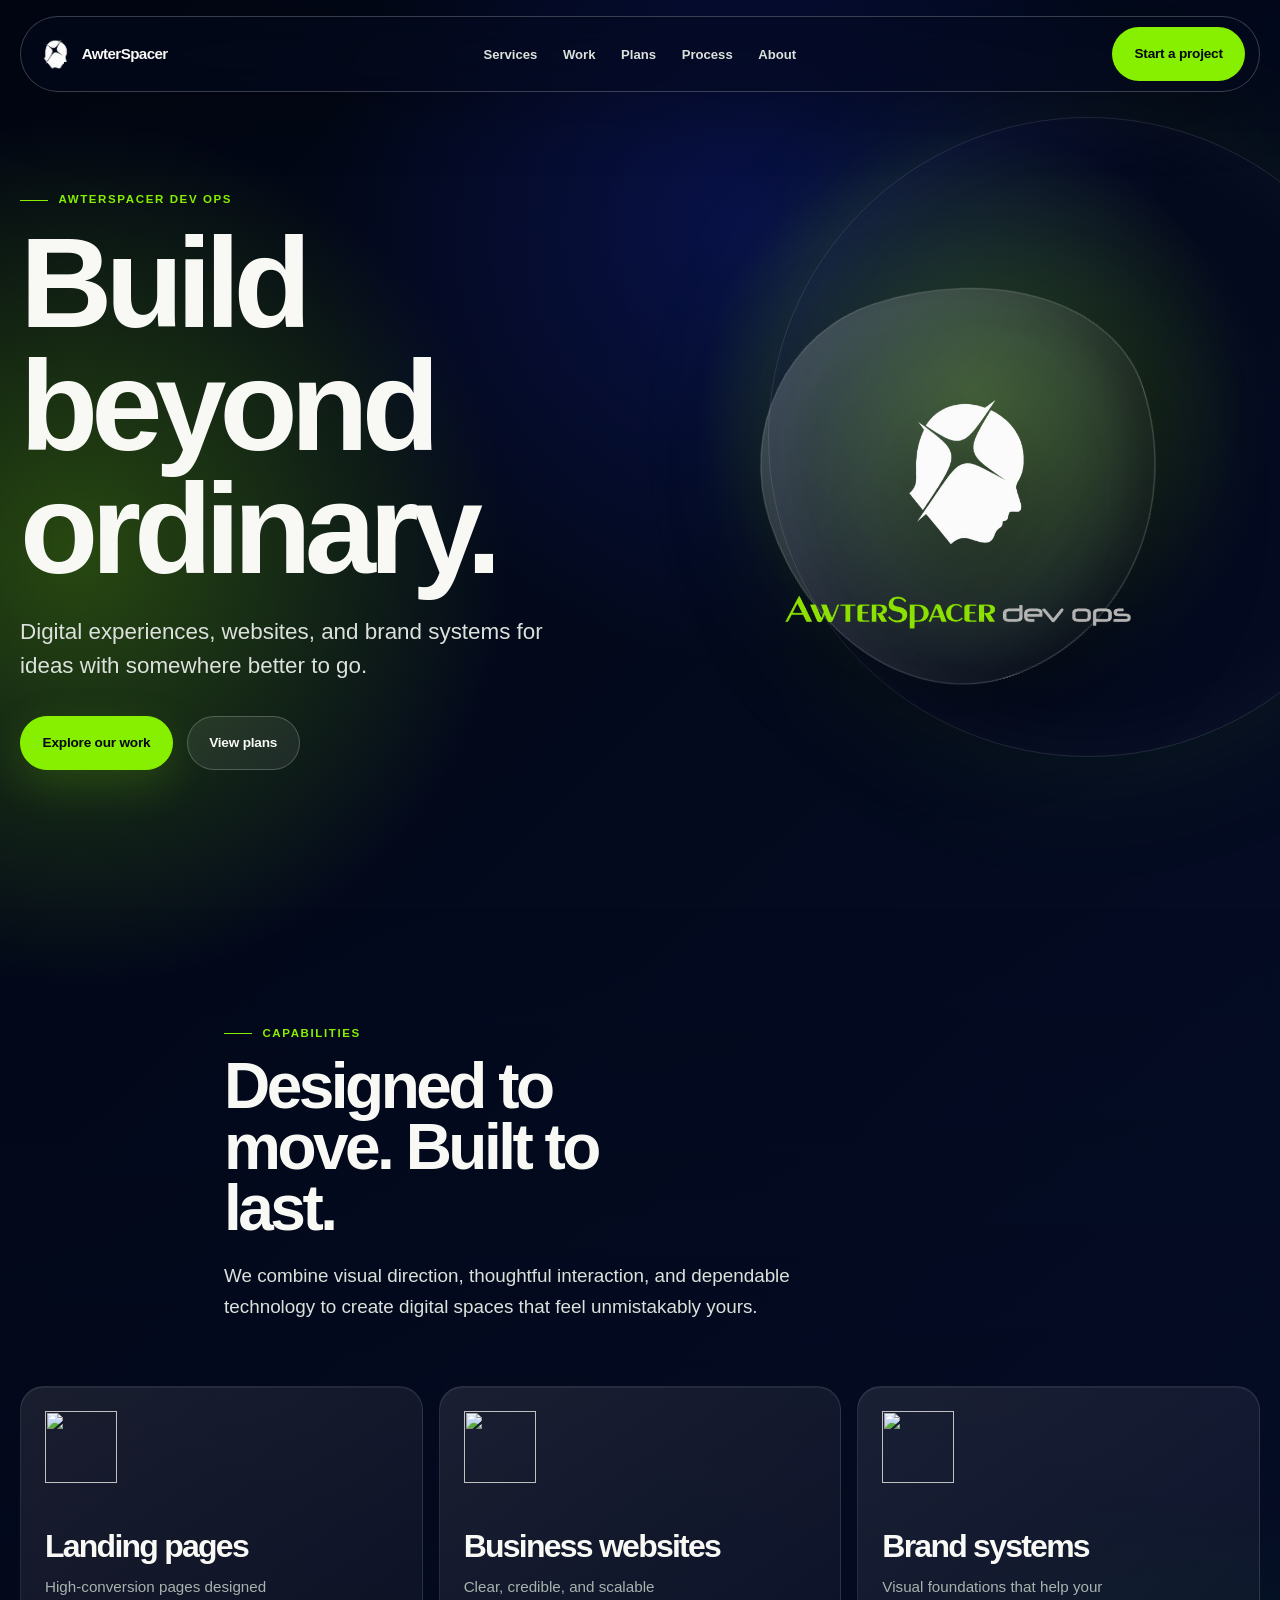
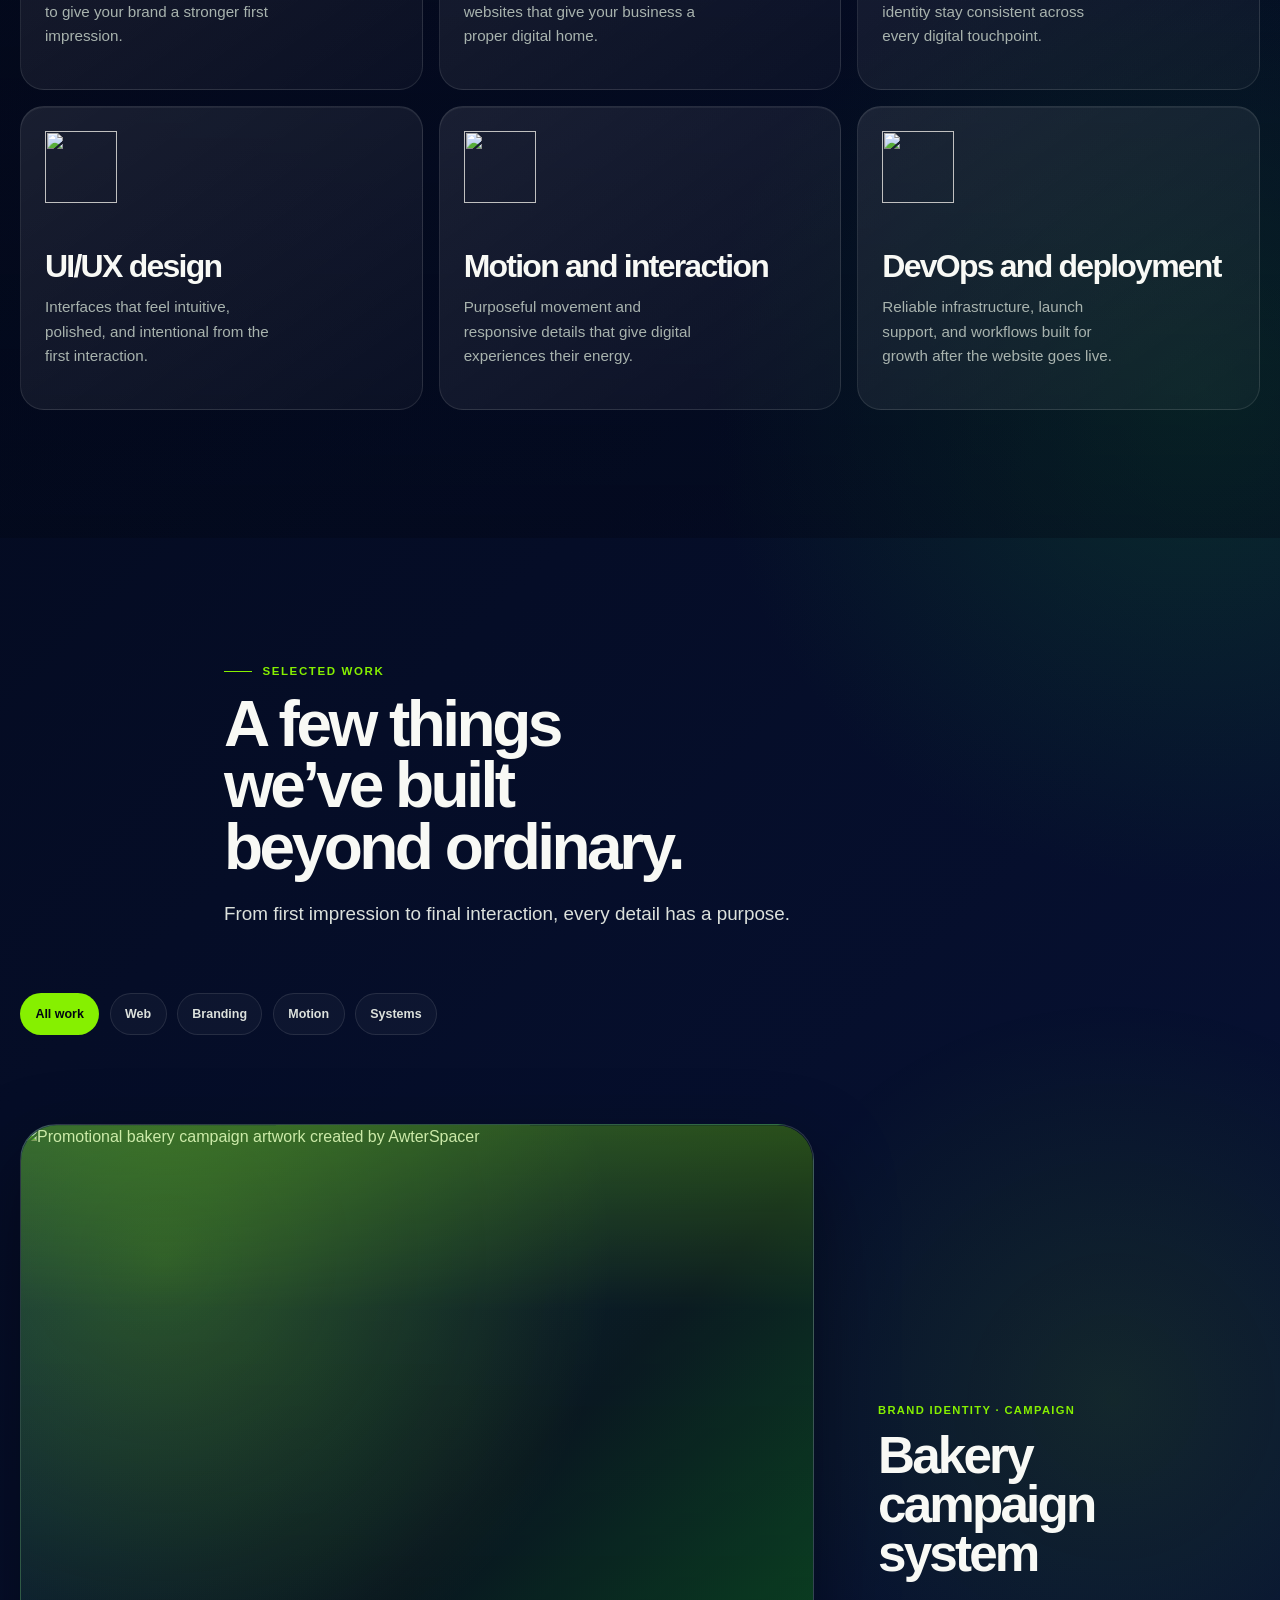
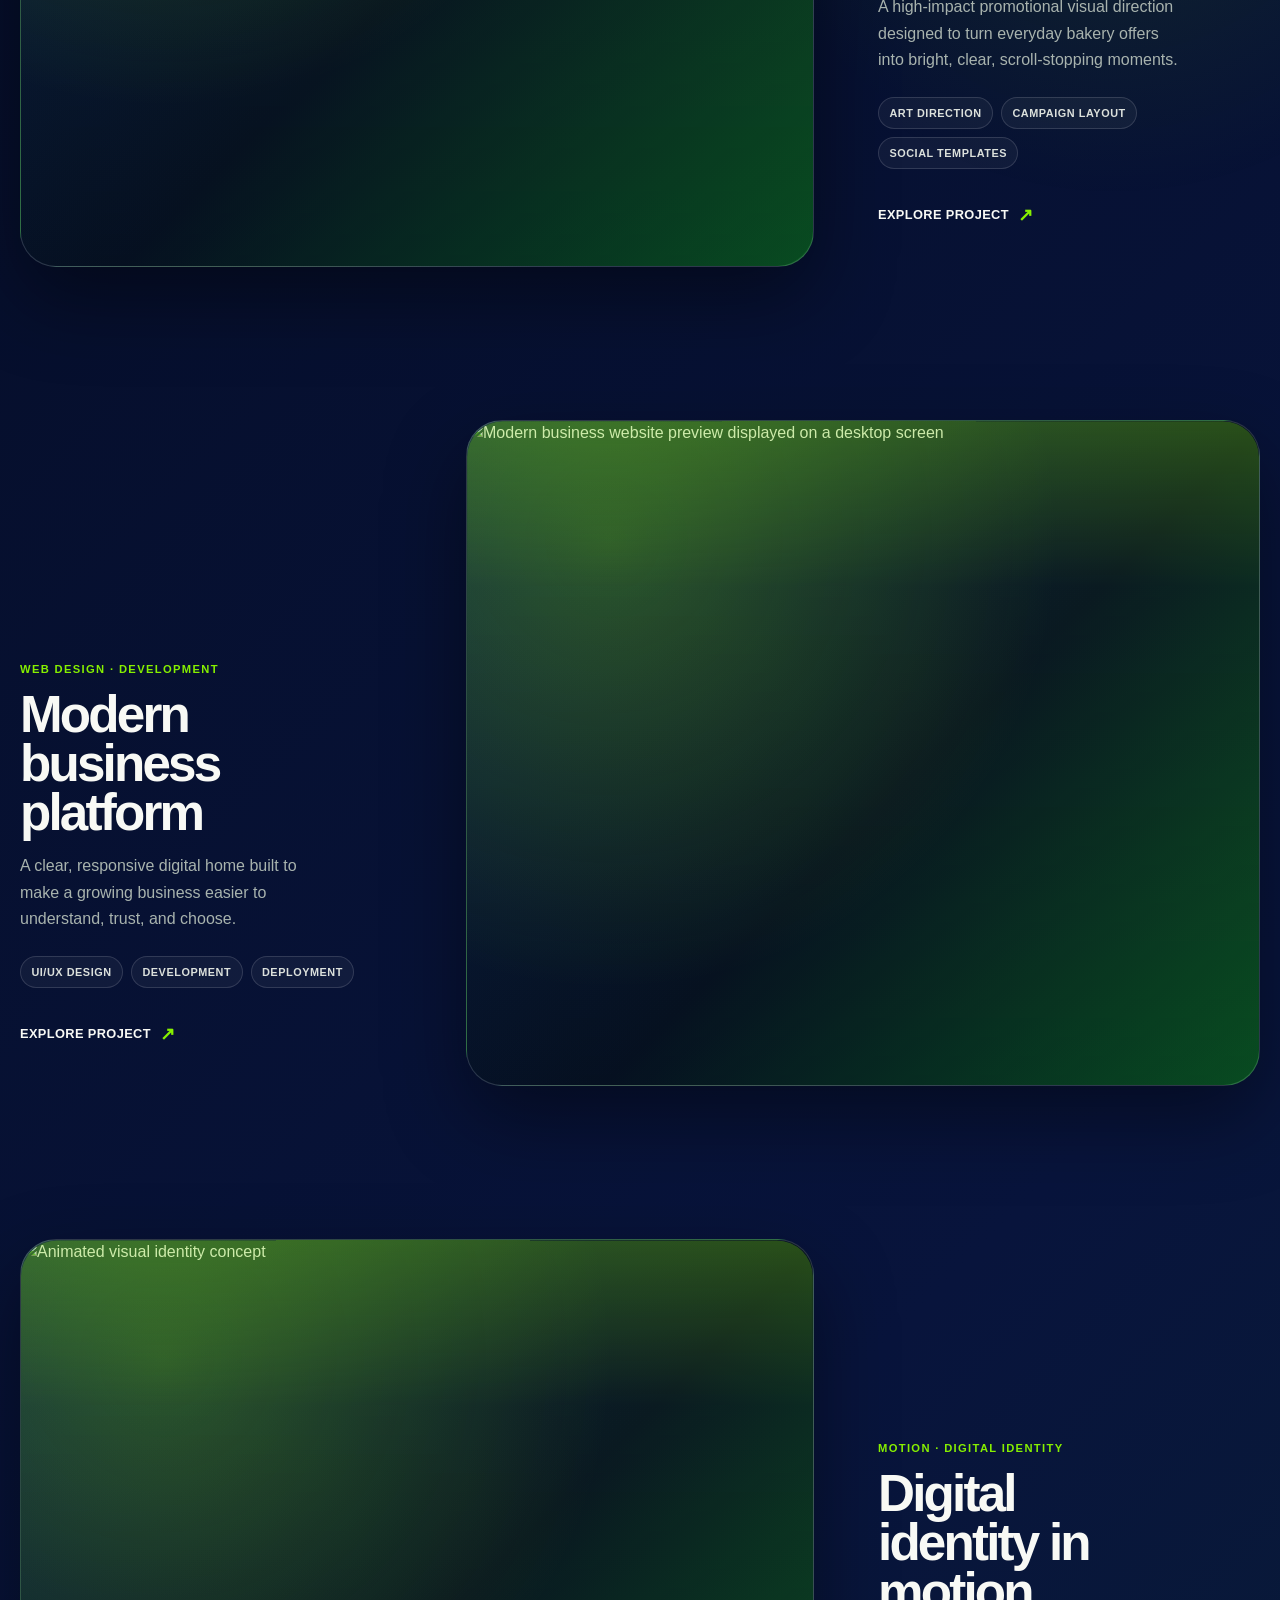
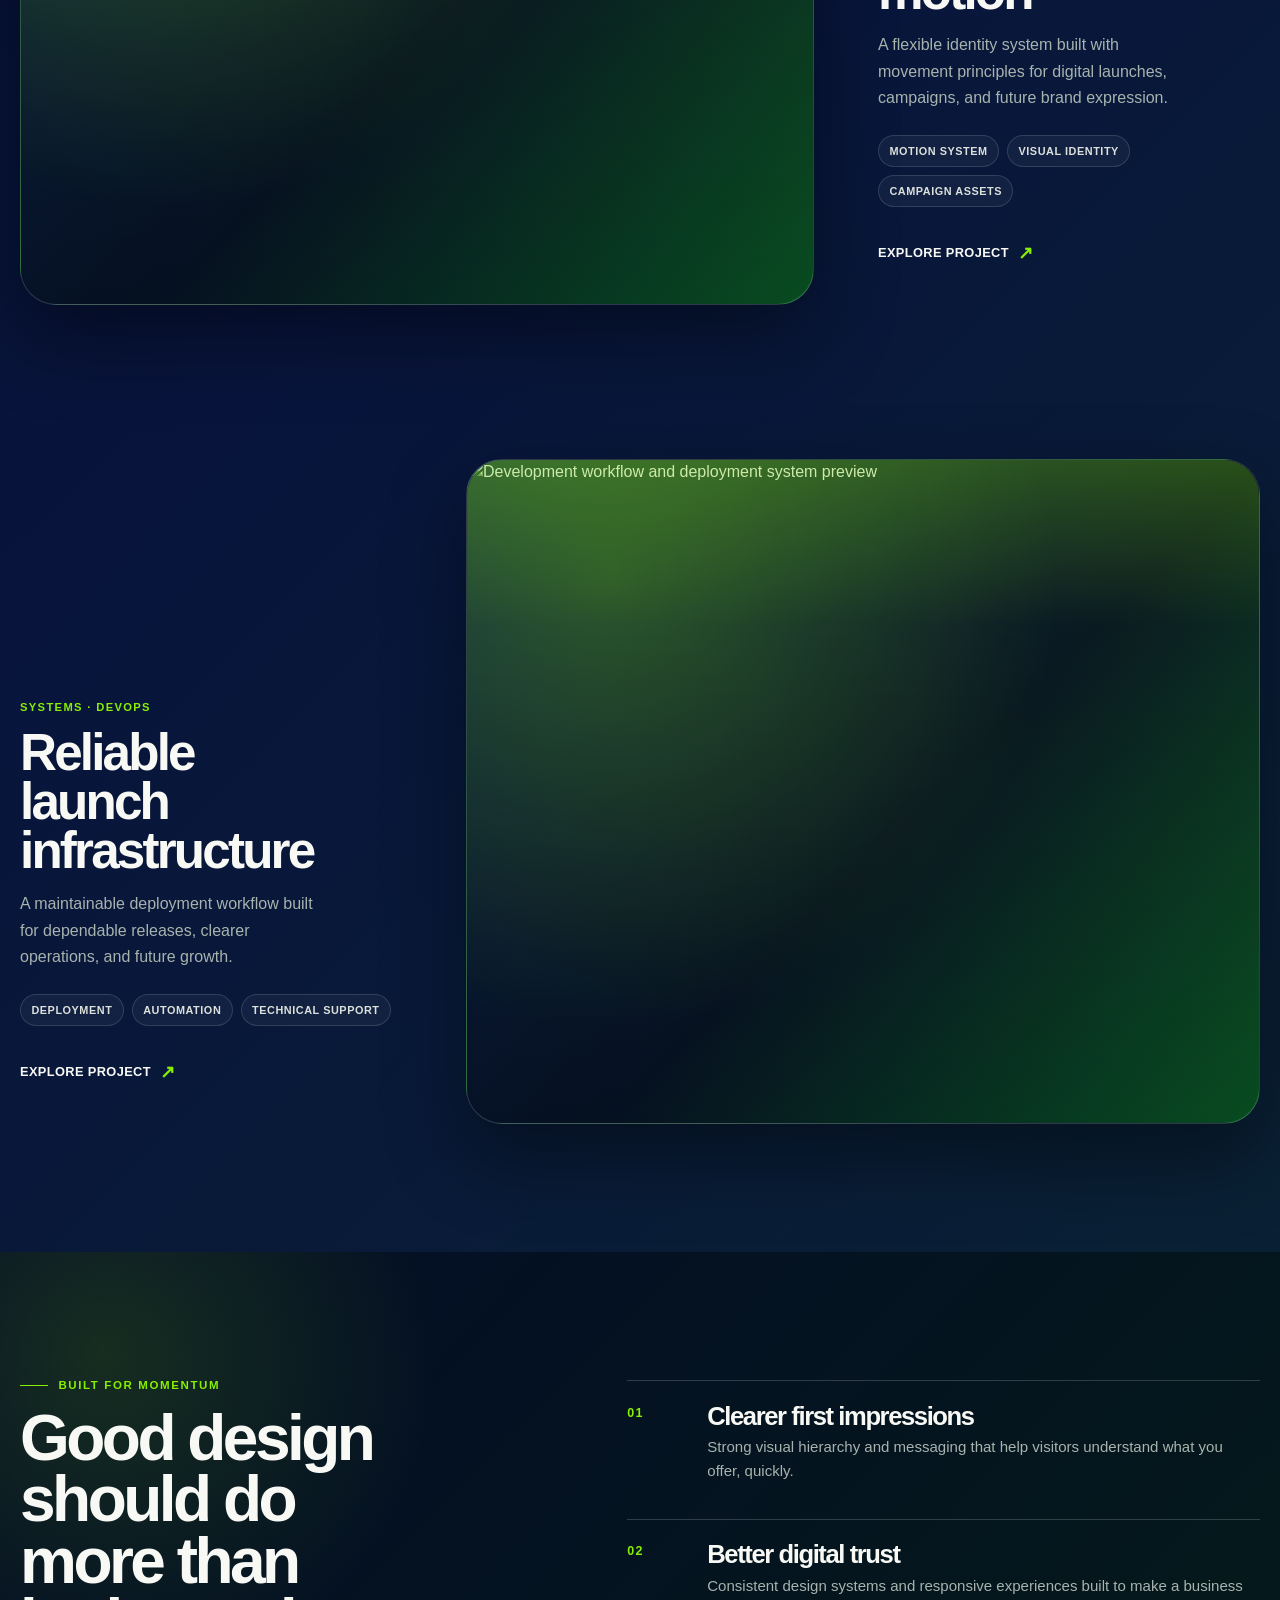
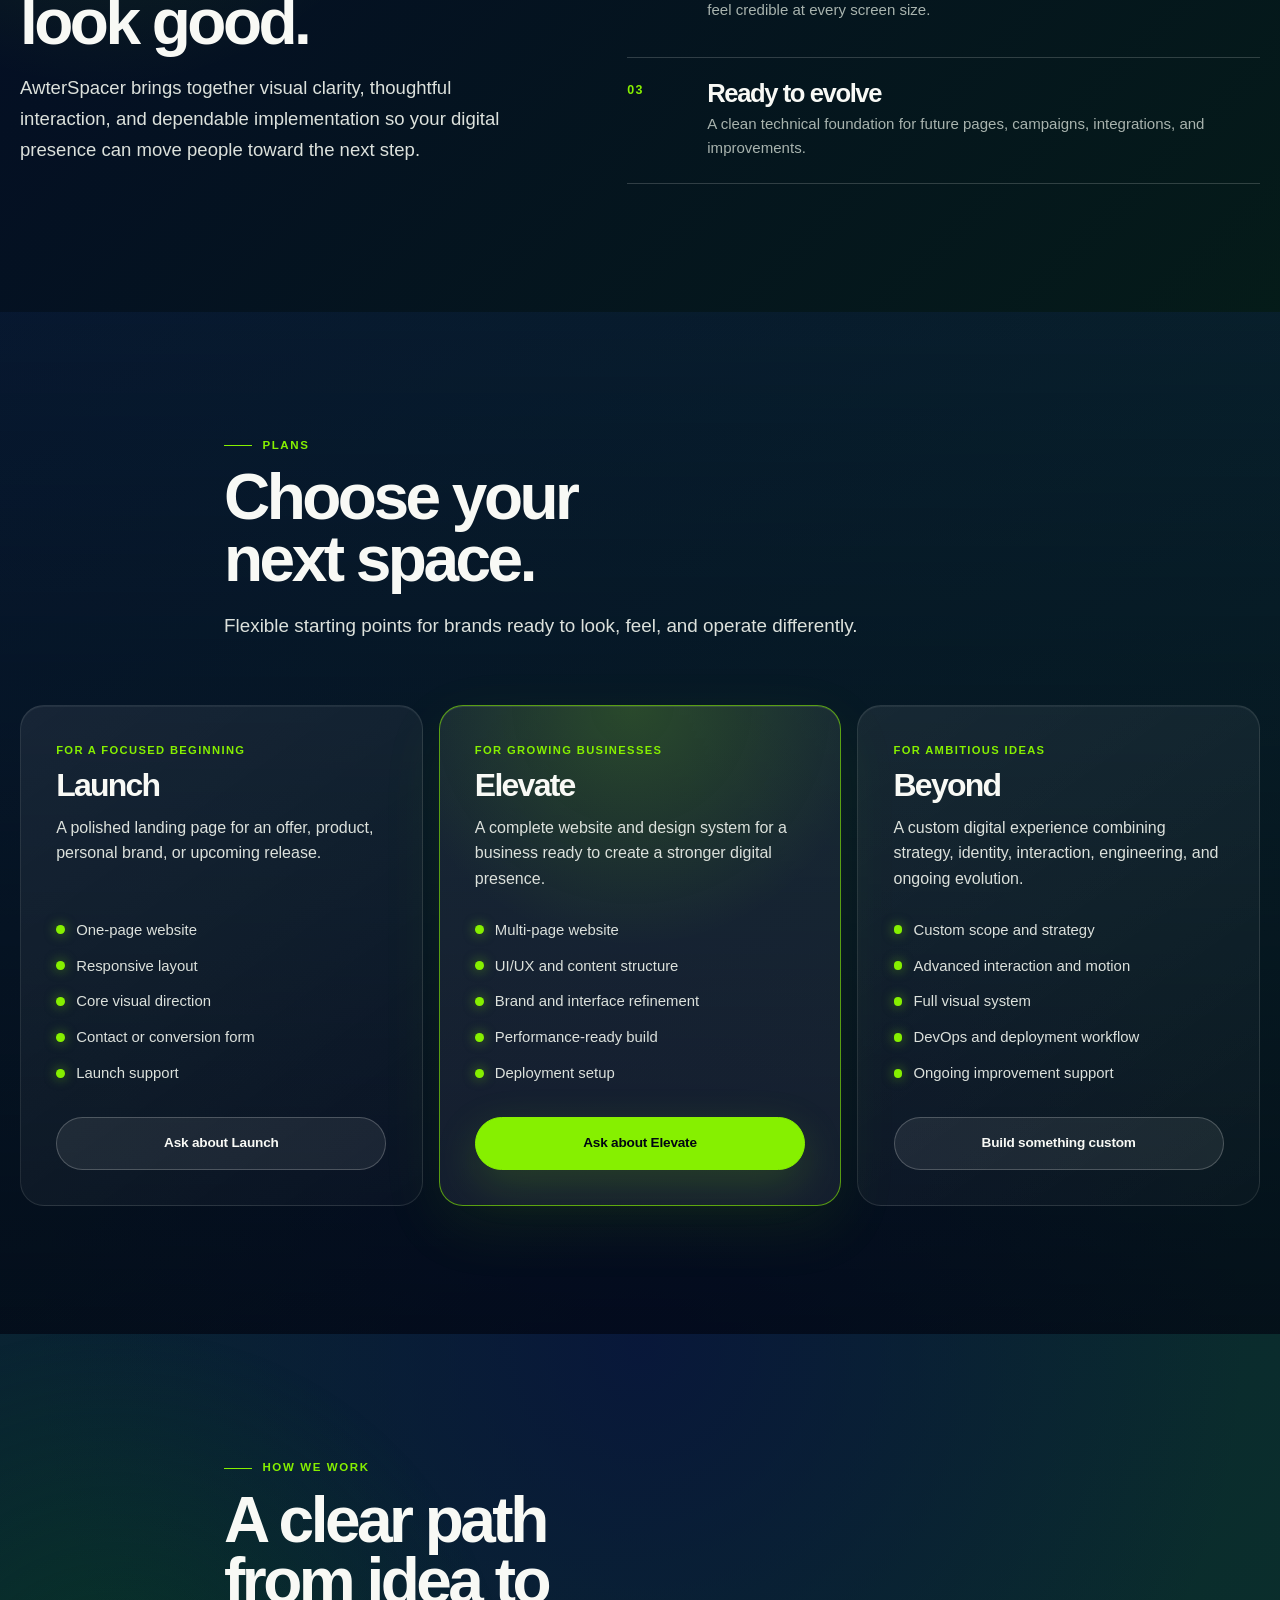
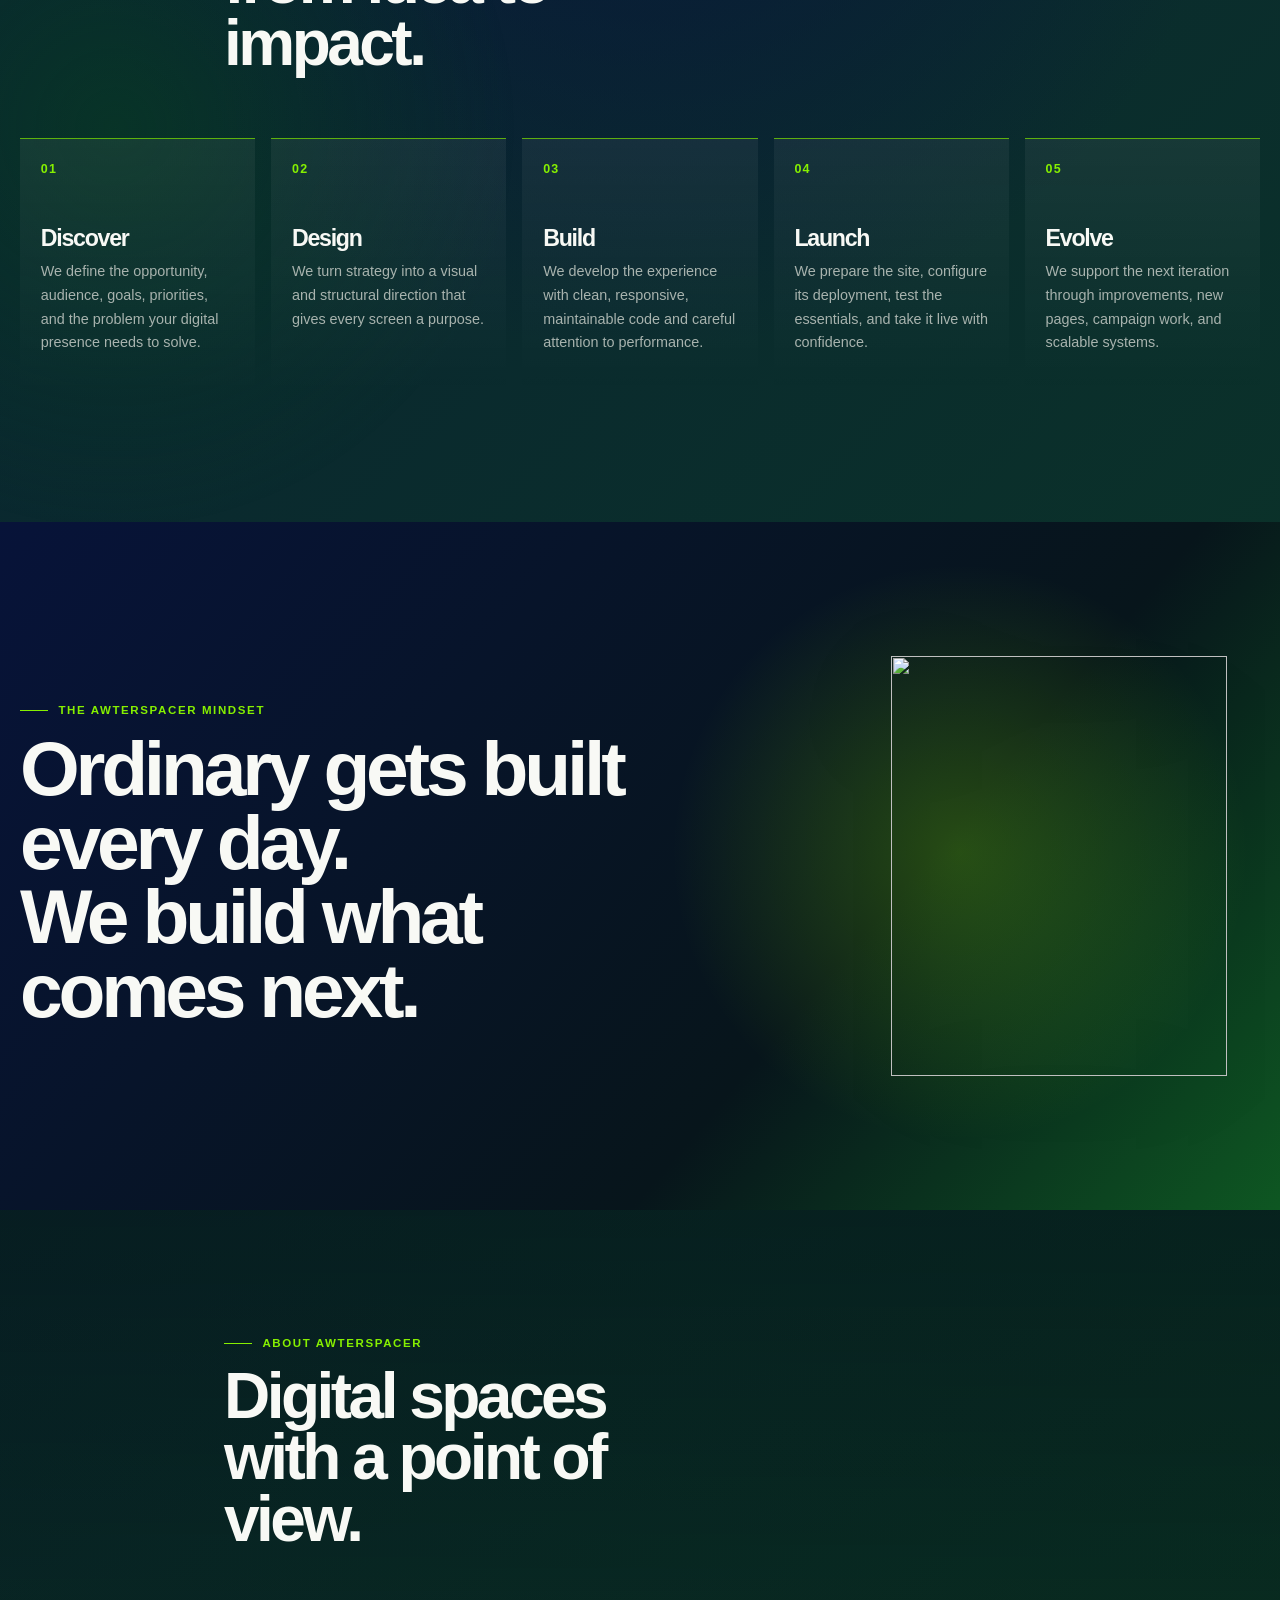
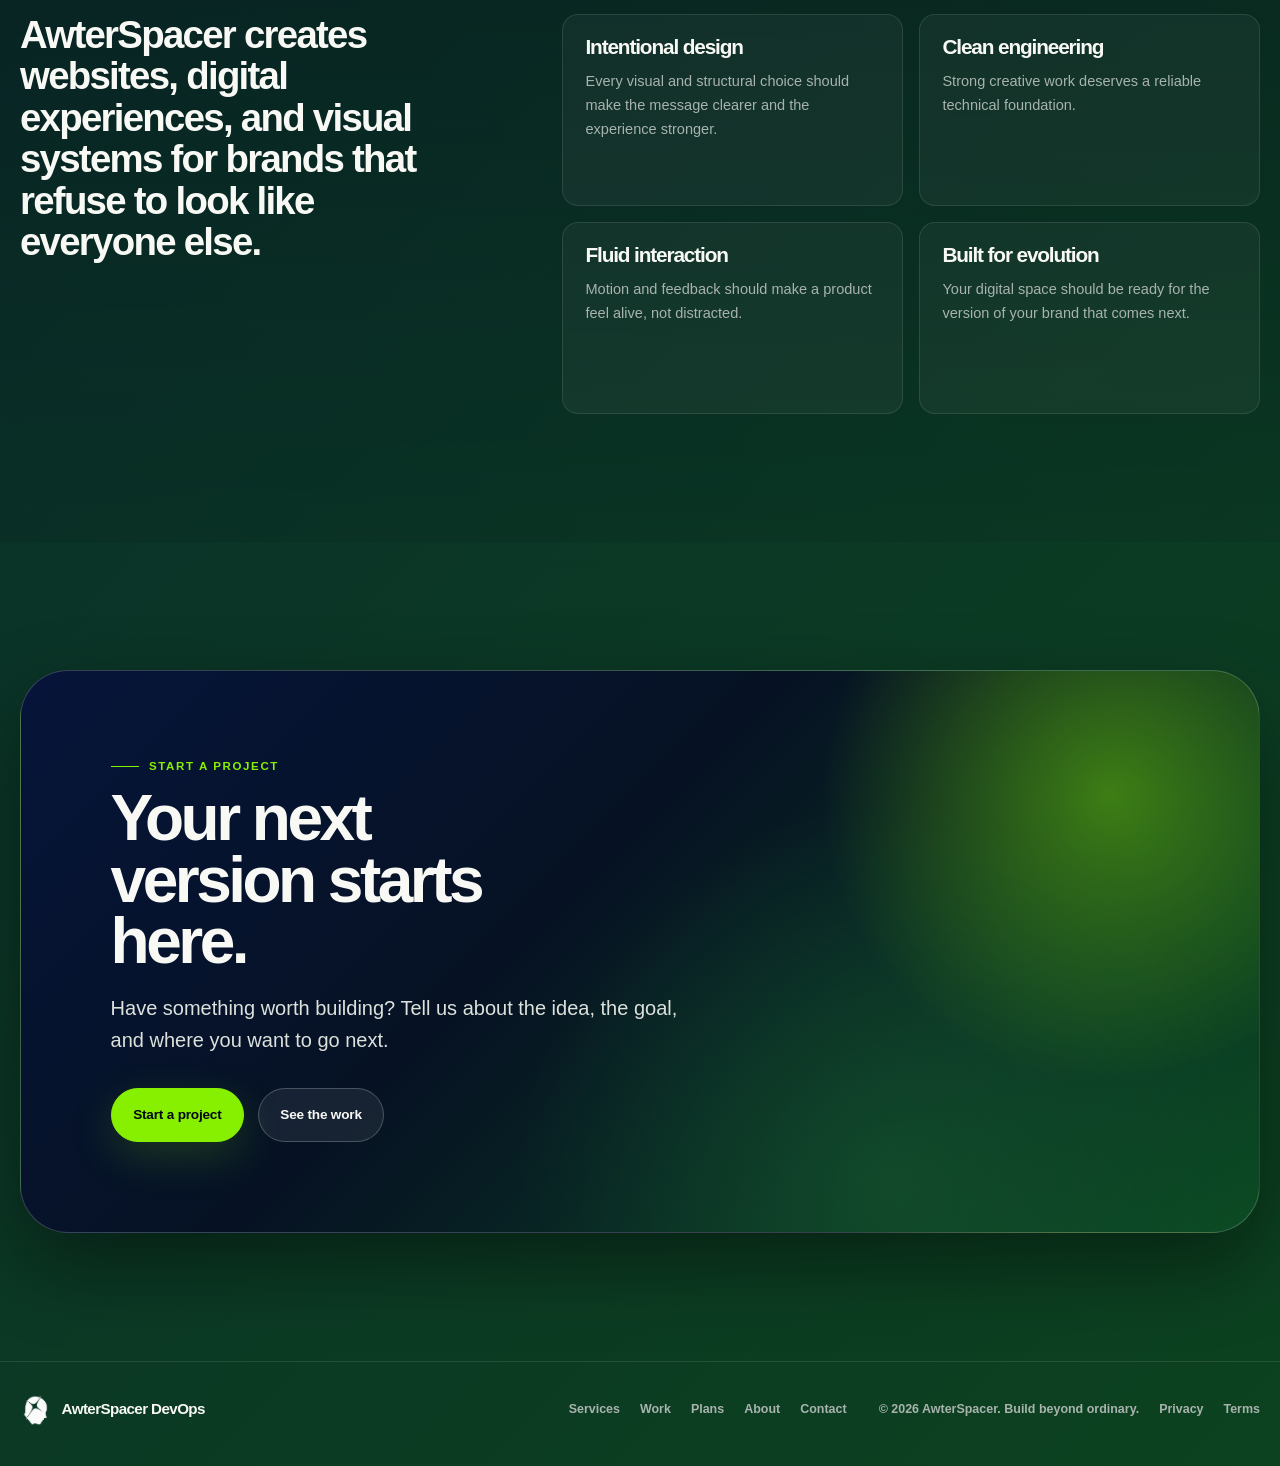
==== commit 7a4ec1a6: "Update index.html Added pointer light" ====
--- a/index.html
+++ b/index.html
@@ -18,6 +18,7 @@
 </head>
 
 <body>
+  <div class="pointer-light" aria-hidden="true"></div>
   <header class="site-header">
     <nav class="main-navigation" aria-label="Primary navigation">
       <a class="brand-link" href="#home" aria-label="AwterSpacer home">
--- a/styles.css
+++ b/styles.css
@@ -1,6 +1,6 @@
 /* =========================================================
    AwterSpacer — styles.css
-   Static visual foundation
+   Complete visual, responsive, and motion foundation
    ========================================================= */
 
 /* -------------------------
@@ -23,7 +23,6 @@
   --color-border-soft: rgba(248, 249, 245, 0.1);
   --color-glass: rgba(255, 255, 255, 0.07);
   --color-glass-strong: rgba(255, 255, 255, 0.11);
-  --color-overlay: rgba(2, 6, 18, 0.76);
 
   --font-sans: Arial, Helvetica, sans-serif;
   --font-display: Arial, Helvetica, sans-serif;
@@ -40,6 +39,13 @@
 
   --shadow-soft: 0 1.25rem 4rem rgba(0, 0, 0, 0.22);
   --shadow-strong: 0 2rem 5rem rgba(0, 0, 0, 0.42);
+
+  --ease-out-expo: cubic-bezier(0.16, 1, 0.3, 1);
+  --ease-out-smooth: cubic-bezier(0.22, 1, 0.36, 1);
+
+  --motion-fast: 180ms;
+  --motion-base: 420ms;
+  --motion-slow: 780ms;
 }
 
 /* -------------------------
@@ -53,7 +59,6 @@
 }
 
 html {
-  scroll-behavior: smooth;
   background: var(--color-night-deep);
 }
 
@@ -65,17 +70,17 @@
   background:
     radial-gradient(
       circle at 6% 5%,
-      rgba(134, 240, 0, 0.35) 0,
+      rgba(134, 240, 0, 0.28) 0,
       rgba(134, 240, 0, 0) 27rem
     ),
     radial-gradient(
       circle at 94% 18%,
-      rgba(20, 107, 48, 0.38) 0,
+      rgba(20, 107, 48, 0.32) 0,
       rgba(20, 107, 48, 0) 31rem
     ),
     radial-gradient(
       circle at 50% 70%,
-      rgba(8, 20, 60, 0.88) 0,
+      rgba(8, 20, 60, 0.82) 0,
       rgba(8, 20, 60, 0) 38rem
     ),
     linear-gradient(
@@ -96,9 +101,9 @@
   background:
     linear-gradient(
       112deg,
-      rgba(134, 240, 0, 0.06) 0%,
+      rgba(134, 240, 0, 0.05) 0%,
       rgba(134, 240, 0, 0) 24%,
-      rgba(4, 6, 35, 0.22) 50%,
+      rgba(4, 6, 35, 0.16) 50%,
       rgba(134, 240, 0, 0) 79%
     );
   content: "";
@@ -137,7 +142,7 @@
 }
 
 /* -------------------------
-   3. Global typography
+   3. Typography and layout
 ------------------------- */
 
 h1,
@@ -233,7 +238,7 @@
 
 .site-header {
   position: absolute;
-  z-index: 10;
+  z-index: 20;
   top: 0;
   right: 0;
   left: 0;
@@ -251,10 +256,20 @@
   padding: 0.65rem 0.85rem 0.65rem 1.2rem;
   border: 1px solid var(--color-border);
   border-radius: var(--radius-pill);
-  background: rgba(4, 10, 30, 0.52);
+  background: rgba(4, 10, 30, 0.56);
   box-shadow: var(--shadow-soft);
-  backdrop-filter: blur(1.25rem);
-  -webkit-backdrop-filter: blur(1.25rem);
+  backdrop-filter: blur(1rem);
+  -webkit-backdrop-filter: blur(1rem);
+  transition:
+    border-color var(--motion-base) var(--ease-out-smooth),
+    background-color var(--motion-base) var(--ease-out-smooth),
+    box-shadow var(--motion-base) var(--ease-out-smooth);
+}
+
+.site-header.is-scrolled .main-navigation {
+  border-color: rgba(248, 249, 245, 0.3);
+  background: rgba(2, 6, 18, 0.9);
+  box-shadow: 0 1rem 3rem rgba(0, 0, 0, 0.35);
 }
 
 .brand-link,
@@ -287,9 +302,39 @@
 }
 
 .navigation-links a {
+  position: relative;
   color: var(--color-white-soft);
   font-size: 0.82rem;
   font-weight: 700;
+  transition: color var(--motion-fast) ease;
+}
+
+.navigation-links a::after {
+  position: absolute;
+  right: 0;
+  bottom: -0.45rem;
+  left: 0;
+  width: 0;
+  height: 1px;
+  margin: auto;
+  background: var(--color-lime);
+  content: "";
+  transition: width var(--motion-base) var(--ease-out-expo);
+}
+
+.navigation-links a:hover,
+.navigation-links a:focus-visible {
+  color: var(--color-white);
+}
+
+.navigation-links a:hover::after,
+.navigation-links a:focus-visible::after,
+.navigation-links a.is-active::after {
+  width: 100%;
+}
+
+.navigation-links a.is-active {
+  color: var(--color-lime);
 }
 
 .nav-contact-link {
@@ -321,10 +366,15 @@
    5. Buttons
 ------------------------- */
 
-.button {
+.button,
+.nav-contact-link {
   display: inline-flex;
   align-items: center;
   justify-content: center;
+  transform: translate(
+    var(--magnetic-x, 0),
+    var(--magnetic-y, 0)
+  );
   min-height: 3.35rem;
   padding: 0.85rem 1.35rem;
   border: 1px solid transparent;
@@ -333,6 +383,22 @@
   font-weight: 800;
   letter-spacing: -0.015em;
   text-align: center;
+  transition:
+    transform var(--motion-base) var(--ease-out-expo),
+    border-color var(--motion-fast) ease,
+    background-color var(--motion-fast) ease,
+    color var(--motion-fast) ease,
+    box-shadow var(--motion-base) var(--ease-out-smooth);
+}
+
+.button:hover,
+.button:focus-visible,
+.nav-contact-link:hover,
+.nav-contact-link:focus-visible {
+  transform: translate(
+    var(--magnetic-x, 0),
+    calc(var(--magnetic-y, 0) - 0.18rem)
+  );
 }
 
 .button-primary {
@@ -342,12 +408,29 @@
   box-shadow: 0 0.9rem 2.75rem rgba(134, 240, 0, 0.17);
 }
 
+.button-primary:hover,
+.button-primary:focus-visible {
+  background: var(--color-lime-bright);
+  box-shadow: 0 1.1rem 3.1rem rgba(134, 240, 0, 0.3);
+}
+
 .button-secondary {
   border-color: var(--color-border);
   color: var(--color-white);
   background: rgba(255, 255, 255, 0.07);
-  backdrop-filter: blur(0.75rem);
-  -webkit-backdrop-filter: blur(0.75rem);
+}
+
+.button-secondary:hover,
+.button-secondary:focus-visible {
+  border-color: rgba(248, 249, 245, 0.38);
+  background: rgba(255, 255, 255, 0.15);
+  box-shadow: 0 1rem 2.5rem rgba(0, 0, 0, 0.18);
+}
+
+.nav-contact-link:hover,
+.nav-contact-link:focus-visible {
+  background: var(--color-lime-bright);
+  box-shadow: 0 0.9rem 2.4rem rgba(134, 240, 0, 0.25);
 }
 
 /* -------------------------
@@ -364,8 +447,13 @@
   padding-bottom: 5rem;
   background:
     radial-gradient(
+      circle at var(--pointer-x, 76%) var(--pointer-y, 44%),
+      rgba(170, 255, 29, 0.17) 0,
+      rgba(134, 240, 0, 0) 17rem
+    ),
+    radial-gradient(
       circle at 77% 47%,
-      rgba(134, 240, 0, 0.16) 0,
+      rgba(134, 240, 0, 0.15) 0,
       rgba(134, 240, 0, 0) 18rem
     ),
     radial-gradient(
@@ -385,8 +473,10 @@
   border-radius: 50%;
   box-shadow:
     inset 0 0 6rem rgba(248, 249, 245, 0.04),
-    0 0 10rem rgba(134, 240, 0, 0.09);
+    0 0 10rem rgba(134, 240, 0, 0.08);
   content: "";
+  animation: hero-ring-drift 15s ease-in-out infinite alternate;
+  will-change: transform;
 }
 
 .hero-content,
@@ -398,6 +488,7 @@
 
 .hero-content {
   max-width: 48rem;
+  animation: hero-content-in 1s var(--ease-out-expo) both;
 }
 
 .hero-description {
@@ -418,6 +509,7 @@
   display: grid;
   place-items: center;
   min-height: 27rem;
+  animation: hero-content-in 1s var(--ease-out-expo) 130ms both;
 }
 
 .hero-visual::before {
@@ -430,17 +522,17 @@
   background:
     linear-gradient(
       145deg,
-      rgba(255, 255, 255, 0.18),
+      rgba(255, 255, 255, 0.15),
       rgba(255, 255, 255, 0.03)
     );
   box-shadow:
-    inset 1.1rem 1.1rem 2.5rem rgba(255, 255, 255, 0.06),
+    inset 1.1rem 1.1rem 2.5rem rgba(255, 255, 255, 0.05),
     inset -1.2rem -1.2rem 2.5rem rgba(0, 0, 0, 0.28),
     0 2rem 6rem rgba(0, 0, 0, 0.35);
   content: "";
   transform: rotate(-18deg);
-  backdrop-filter: blur(1rem);
-  -webkit-backdrop-filter: blur(1rem);
+  animation: hero-blob-float 10s ease-in-out infinite alternate;
+  will-change: transform;
 }
 
 .hero-visual img {
@@ -450,6 +542,51 @@
   max-height: 26rem;
   object-fit: contain;
   filter: drop-shadow(0 1.5rem 2.5rem rgba(0, 0, 0, 0.3));
+  animation: logo-float 7s ease-in-out infinite;
+  will-change: transform;
+}
+
+@keyframes hero-content-in {
+  from {
+    opacity: 0;
+    transform: translateY(1.75rem);
+  }
+
+  to {
+    opacity: 1;
+    transform: translateY(0);
+  }
+}
+
+@keyframes hero-ring-drift {
+  from {
+    transform: translate3d(0, 0, 0) scale(1);
+  }
+
+  to {
+    transform: translate3d(-2rem, 1.25rem, 0) scale(1.04);
+  }
+}
+
+@keyframes hero-blob-float {
+  from {
+    transform: rotate(-18deg) translate3d(0, 0, 0);
+  }
+
+  to {
+    transform: rotate(-14deg) translate3d(0.75rem, -0.6rem, 0);
+  }
+}
+
+@keyframes logo-float {
+  0%,
+  100% {
+    transform: translate3d(0, 0, 0) rotate(0deg);
+  }
+
+  50% {
+    transform: translate3d(0, -0.75rem, 0) rotate(1deg);
+  }
 }
 
 /* -------------------------
@@ -480,12 +617,24 @@
   background:
     linear-gradient(
       145deg,
-      rgba(255, 255, 255, 0.1),
-      rgba(255, 255, 255, 0.035)
+      rgba(255, 255, 255, 0.09),
+      rgba(255, 255, 255, 0.03)
     );
-  box-shadow: inset 0 1px 0 rgba(255, 255, 255, 0.07);
-  backdrop-filter: blur(1.1rem);
-  -webkit-backdrop-filter: blur(1.1rem);
+  box-shadow: inset 0 1px 0 rgba(255, 255, 255, 0.06);
+  transition:
+    border-color var(--motion-base) var(--ease-out-smooth),
+    background-color var(--motion-base) var(--ease-out-smooth),
+    box-shadow var(--motion-base) var(--ease-out-smooth),
+    transform var(--motion-base) var(--ease-out-expo);
+}
+
+.service-card:hover {
+  border-color: rgba(248, 249, 245, 0.25);
+  background: rgba(255, 255, 255, 0.1);
+  box-shadow:
+    inset 0 1px 0 rgba(255, 255, 255, 0.12),
+    0 1.5rem 3.5rem rgba(0, 0, 0, 0.2);
+  transform: translateY(-0.4rem);
 }
 
 .service-card img {
@@ -493,6 +642,11 @@
   height: 4.5rem;
   margin-bottom: 3rem;
   object-fit: contain;
+  transition: transform var(--motion-slow) var(--ease-out-expo);
+}
+
+.service-card:hover img {
+  transform: scale(1.07) rotate(-3deg);
 }
 
 .service-card p {
@@ -504,14 +658,14 @@
 }
 
 /* -------------------------
-   8. Portfolio
+   8. Work filters
 ------------------------- */
 
 .work-section {
   background:
     radial-gradient(
       circle at 87% 22%,
-      rgba(134, 240, 0, 0.12) 0,
+      rgba(134, 240, 0, 0.1) 0,
       rgba(134, 240, 0, 0) 25rem
     );
 }
@@ -520,7 +674,7 @@
   display: flex;
   flex-wrap: wrap;
   gap: 0.65rem;
-  margin-bottom: 2rem;
+  margin-bottom: clamp(3rem, 7vw, 6rem);
 }
 
 .work-filters button {
@@ -532,63 +686,138 @@
   background: rgba(255, 255, 255, 0.035);
   font-size: 0.78rem;
   font-weight: 800;
-}
-
-.work-filters button:first-child {
+  transition:
+    color var(--motion-fast) ease,
+    border-color var(--motion-fast) ease,
+    background-color var(--motion-fast) ease,
+    transform var(--motion-fast) var(--ease-out-smooth);
+}
+
+.work-filters button:hover {
+  border-color: rgba(248, 249, 245, 0.28);
+  color: var(--color-white);
+  background: rgba(255, 255, 255, 0.09);
+  transform: translateY(-0.12rem);
+}
+
+.work-filters button.is-active,
+.work-filters button:first-child.is-active {
   border-color: rgba(134, 240, 0, 0.65);
   color: var(--color-night-deep);
   background: var(--color-lime);
 }
 
-.projects-grid {
+/* -------------------------
+   9. Editorial work scenes
+------------------------- */
+
+.work-scenes {
   display: grid;
-  grid-template-columns: repeat(12, minmax(0, 1fr));
-  gap: clamp(1rem, 2vw, 1.5rem);
-}
-
-.project-card {
-  grid-column: span 6;
-  min-height: 100%;
+  gap: clamp(4rem, 12vw, 11rem);
+}
+
+.work-scene {
+  width: 100%;
+}
+
+.work-scene-link {
+  display: grid;
+  grid-template-columns: minmax(0, 1.35fr) minmax(17rem, 0.65fr);
+  align-items: end;
+  gap: clamp(1.5rem, 5vw, 6rem);
+}
+
+.work-scene-reverse .work-scene-link {
+  grid-template-columns: minmax(17rem, 0.65fr) minmax(0, 1.35fr);
+}
+
+.work-scene-reverse .work-scene-media {
+  grid-column: 2;
+}
+
+.work-scene-reverse .work-scene-content {
+  grid-column: 1;
+  grid-row: 1;
+}
+
+.work-scene-media {
+  position: relative;
+  min-height: clamp(26rem, 52vw, 46rem);
   overflow: hidden;
-  border: 1px solid var(--color-border-soft);
+  border: 1px solid rgba(248, 249, 245, 0.16);
   border-radius: var(--radius-large);
-  background: rgba(255, 255, 255, 0.045);
-  box-shadow: var(--shadow-soft);
-}
-
-.project-card:nth-child(1) {
-  grid-column: span 7;
-}
-
-.project-card:nth-child(2) {
-  grid-column: span 5;
-}
-
-.project-card a {
-  display: flex;
-  flex-direction: column;
-  min-height: 100%;
-}
-
-.project-card img {
-  width: 100%;
-  height: clamp(19rem, 35vw, 34rem);
-  object-fit: cover;
-  background: linear-gradient(135deg, var(--color-blue), var(--color-green-deep));
-}
-
-.project-card:nth-child(1) img {
-  object-position: center;
-}
-
-.project-details {
-  padding: clamp(1.25rem, 3vw, 2rem);
+  background:
+    radial-gradient(
+      circle at 18% 18%,
+      rgba(134, 240, 0, 0.26) 0,
+      rgba(134, 240, 0, 0) 28rem
+    ),
+    linear-gradient(135deg, #081c4c 0%, #061223 55%, #0a5723 100%);
+  box-shadow: var(--shadow-strong);
+  transition:
+    border-color var(--motion-base) ease,
+    box-shadow var(--motion-base) var(--ease-out-smooth);
+}
+
+.work-scene-featured .work-scene-media {
+  min-height: clamp(30rem, 58vw, 52rem);
+}
+
+.work-scene-image-wrap {
+  position: absolute;
+  inset: 0;
+  overflow: hidden;
+  clip-path: inset(0 0 100% 0 round var(--radius-large));
+  will-change: clip-path;
+}
+
+.work-scene-image-wrap::after {
+  position: absolute;
+  inset: 0;
   background:
     linear-gradient(
-      145deg,
-      rgba(255, 255, 255, 0.09),
-      rgba(255, 255, 255, 0.025)
+      180deg,
+      rgba(134, 240, 0, 0.28) 0%,
+      rgba(134, 240, 0, 0.04) 25%,
+      rgba(2, 6, 18, 0.14) 100%
     );
+  content: "";
+  pointer-events: none;
+}
+
+.work-scene-image-wrap img {
+  width: 100%;
+  height: 100%;
+  object-fit: cover;
+  opacity: 0.92;
+  transform: scale(1.18);
+  will-change: transform;
+}
+
+.work-scene-featured .work-scene-image-wrap img {
+  object-position: center;
+}
+
+.work-scene-content {
+  max-width: 28rem;
+  padding-bottom: clamp(0rem, 3vw, 3rem);
+  opacity: 0;
+  transform: translateY(2rem);
+  will-change: transform, opacity;
+}
+
+.work-scene-content h3 {
+  max-width: 10ch;
+  margin-bottom: 1rem;
+  font-size: clamp(2.1rem, 4vw, 4.75rem);
+}
+
+.work-scene-content > p:not(.project-category) {
+  max-width: 34ch;
+  margin-bottom: 1.5rem;
+  color: var(--color-muted);
+  font-size: 1rem;
+  line-height: 1.65;
 }
 
 .project-category,
@@ -601,20 +830,159 @@
   text-transform: uppercase;
 }
 
-.project-details h3 {
-  margin-bottom: 0.75rem;
-}
-
-.project-details p:last-child {
-  max-width: 46ch;
+.project-tags {
+  display: flex;
+  flex-wrap: wrap;
+  gap: 0.5rem;
+  margin: 1.25rem 0 0;
+  padding: 0;
+  list-style: none;
+}
+
+.project-tags li {
+  padding: 0.42rem 0.65rem;
+  border: 1px solid rgba(248, 249, 245, 0.14);
+  border-radius: var(--radius-pill);
+  color: var(--color-white-soft);
+  background: rgba(255, 255, 255, 0.045);
+  font-size: 0.68rem;
+  font-weight: 800;
+  letter-spacing: 0.05em;
+  text-transform: uppercase;
+}
+
+.work-scene-link-label {
+  display: inline-flex;
+  align-items: center;
+  gap: 0.55rem;
+  margin-top: 2rem;
+  color: var(--color-white);
+  font-size: 0.8rem;
+  font-weight: 800;
+  letter-spacing: 0.03em;
+  text-transform: uppercase;
+  opacity: 0;
+  transform: translateY(2rem);
+  will-change: transform, opacity;
+}
+
+.work-scene-link-label span {
+  color: var(--color-lime);
+  font-size: 1.15rem;
+}
+
+.work-scene.is-revealed .work-scene-image-wrap {
+  clip-path: inset(0 0 0 0 round var(--radius-large));
+  transition: clip-path 1.25s var(--ease-out-expo);
+}
+
+.work-scene.is-revealed .work-scene-image-wrap img {
+  transform: scale(1);
+  transition: transform 1.45s var(--ease-out-expo);
+}
+
+.work-scene.is-revealed .work-scene-content,
+.work-scene.is-revealed .work-scene-link-label {
+  opacity: 1;
+  transform: translateY(0);
+  transition:
+    opacity 750ms var(--ease-out-smooth) 420ms,
+    transform 850ms var(--ease-out-expo) 420ms;
+}
+
+.work-scene:hover .work-scene-image-wrap img {
+  transform: scale(1.035);
+}
+
+.work-scene:hover .work-scene-media {
+  border-color: rgba(248, 249, 245, 0.32);
+  box-shadow: 0 2.4rem 6rem rgba(0, 0, 0, 0.46);
+}
+
+.work-scene.is-filtered-out {
+  display: none;
+}
+
+/* -------------------------
+   10. Proof section
+------------------------- */
+
+.proof-section {
+  display: grid;
+  grid-template-columns: minmax(0, 0.9fr) minmax(0, 1.1fr);
+  align-items: start;
+  gap: clamp(2rem, 7vw, 8rem);
+  background:
+    radial-gradient(
+      circle at 8% 15%,
+      rgba(134, 240, 0, 0.14) 0,
+      rgba(134, 240, 0, 0) 21rem
+    ),
+    linear-gradient(
+      135deg,
+      rgba(4, 12, 38, 0.96) 0%,
+      rgba(5, 27, 24, 0.95) 100%
+    );
+}
+
+.proof-introduction {
+  width: 100%;
+}
+
+.proof-introduction h2 {
+  max-width: 10ch;
+}
+
+.proof-introduction > p:last-child {
+  max-width: 35rem;
+  margin-bottom: 0;
+  color: var(--color-white-soft);
+  font-size: clamp(1rem, 1.5vw, 1.16rem);
+  line-height: 1.65;
+}
+
+.proof-grid {
+  display: grid;
+  gap: 0.8rem;
+  width: 100%;
+}
+
+.proof-card {
+  display: grid;
+  grid-template-columns: 4rem minmax(0, 1fr);
+  column-gap: 1rem;
+  padding: 1.4rem 0;
+  border-top: 1px solid rgba(248, 249, 245, 0.18);
+}
+
+.proof-card:last-child {
+  border-bottom: 1px solid rgba(248, 249, 245, 0.18);
+}
+
+.proof-value {
+  grid-row: span 2;
+  margin: 0;
+  color: var(--color-lime);
+  font-size: 0.78rem;
+  font-weight: 800;
+  letter-spacing: 0.11em;
+}
+
+.proof-card h3 {
+  margin-bottom: 0.45rem;
+  font-size: clamp(1.25rem, 2vw, 1.7rem);
+}
+
+.proof-card p:last-child {
+  max-width: 40rem;
   margin-bottom: 0;
   color: var(--color-muted);
-  font-size: 0.95rem;
+  font-size: 0.94rem;
   line-height: 1.6;
 }
 
 /* -------------------------
-   9. Plans
+   11. Plans
 ------------------------- */
 
 .plans-section {
@@ -640,10 +1008,26 @@
   padding: clamp(1.5rem, 3vw, 2.2rem);
   border: 1px solid var(--color-border-soft);
   border-radius: var(--radius-medium);
-  background: rgba(255, 255, 255, 0.055);
+  background:
+    linear-gradient(
+      145deg,
+      rgba(255, 255, 255, 0.07),
+      rgba(255, 255, 255, 0.025)
+    );
   box-shadow: inset 0 1px 0 rgba(255, 255, 255, 0.06);
-  backdrop-filter: blur(1rem);
-  -webkit-backdrop-filter: blur(1rem);
+  transition:
+    border-color var(--motion-base) var(--ease-out-smooth),
+    background-color var(--motion-base) var(--ease-out-smooth),
+    box-shadow var(--motion-base) var(--ease-out-smooth),
+    transform var(--motion-base) var(--ease-out-expo);
+}
+
+.plan-card:hover {
+  border-color: rgba(248, 249, 245, 0.3);
+  box-shadow:
+    inset 0 1px 0 rgba(255, 255, 255, 0.12),
+    0 1.5rem 4rem rgba(0, 0, 0, 0.22);
+  transform: translateY(-0.45rem);
 }
 
 .plan-featured {
@@ -654,10 +1038,17 @@
       rgba(134, 240, 0, 0.17),
       rgba(134, 240, 0, 0) 15rem
     ),
-    rgba(255, 255, 255, 0.08);
+    rgba(255, 255, 255, 0.07);
   box-shadow:
-    inset 0 1px 0 rgba(255, 255, 255, 0.11),
-    0 1.25rem 4rem rgba(134, 240, 0, 0.09);
+    inset 0 1px 0 rgba(255, 255, 255, 0.1),
+    0 1.25rem 4rem rgba(134, 240, 0, 0.08);
+}
+
+.plan-featured:hover {
+  border-color: rgba(134, 240, 0, 0.85);
+  box-shadow:
+    inset 0 1px 0 rgba(255, 255, 255, 0.16),
+    0 1.75rem 4.5rem rgba(134, 240, 0, 0.17);
 }
 
 .plan-description {
@@ -700,7 +1091,7 @@
 }
 
 /* -------------------------
-   10. Process
+   12. Process
 ------------------------- */
 
 .process-section {
@@ -719,18 +1110,18 @@
   margin: 0;
   padding: 0;
   list-style: none;
-  counter-reset: process;
 }
 
 .process-step {
   min-height: 16rem;
   padding: 1.3rem;
   border-top: 1px solid rgba(134, 240, 0, 0.68);
-  background: linear-gradient(
-    180deg,
-    rgba(255, 255, 255, 0.055),
-    rgba(255, 255, 255, 0)
-  );
+  background:
+    linear-gradient(
+      180deg,
+      rgba(255, 255, 255, 0.055),
+      rgba(255, 255, 255, 0)
+    );
 }
 
 .process-number {
@@ -754,7 +1145,7 @@
 }
 
 /* -------------------------
-   11. Statement
+   13. Statement
 ------------------------- */
 
 .statement-section {
@@ -789,7 +1180,7 @@
 }
 
 /* -------------------------
-   12. About
+   14. About
 ------------------------- */
 
 .about-section {
@@ -830,6 +1221,18 @@
   border: 1px solid var(--color-border-soft);
   border-radius: var(--radius-small);
   background: rgba(255, 255, 255, 0.045);
+  transition:
+    border-color var(--motion-base) var(--ease-out-smooth),
+    background-color var(--motion-base) var(--ease-out-smooth),
+    box-shadow var(--motion-base) var(--ease-out-smooth),
+    transform var(--motion-base) var(--ease-out-expo);
+}
+
+.principle-card:hover {
+  border-color: rgba(248, 249, 245, 0.25);
+  background: rgba(255, 255, 255, 0.09);
+  box-shadow: 0 1.25rem 3rem rgba(0, 0, 0, 0.17);
+  transform: translateY(-0.35rem);
 }
 
 .principle-card h3 {
@@ -845,7 +1248,7 @@
 }
 
 /* -------------------------
-   13. Contact
+   15. Contact
 ------------------------- */
 
 .contact-section {
@@ -893,7 +1296,7 @@
 }
 
 /* -------------------------
-   14. Footer
+   16. Footer
 ------------------------- */
 
 .site-footer {
@@ -917,6 +1320,18 @@
   font-weight: 700;
 }
 
+.footer-navigation a,
+.footer-legal a {
+  transition: color var(--motion-fast) ease;
+}
+
+.footer-navigation a:hover,
+.footer-navigation a:focus-visible,
+.footer-legal a:hover,
+.footer-legal a:focus-visible {
+  color: var(--color-lime);
+}
+
 .footer-legal {
   justify-content: flex-end;
 }
@@ -927,593 +1342,13 @@
 }
 
 /* -------------------------
-   15. Responsive layout
-------------------------- */
-
-@media (max-width: 1000px) {
-  .navigation-links {
-    gap: 0.9rem;
-  }
-
-  .hero-section {
-    grid-template-columns: minmax(0, 1fr) minmax(16rem, 0.7fr);
-  }
-
-  .services-grid,
-  .plans-grid {
-    grid-template-columns: repeat(2, minmax(0, 1fr));
-  }
-
-  .plan-card:last-child {
-    grid-column: span 2;
-  }
-
-  .process-list {
-    grid-template-columns: repeat(3, minmax(0, 1fr));
-  }
-
-  .statement-section {
-    min-height: 35rem;
-  }
-
-  .site-footer {
-    grid-template-columns: 1fr auto;
-  }
-
-  .footer-legal {
-    grid-column: 1 / -1;
-    justify-content: flex-start;
-  }
-}
-
-@media (max-width: 760px) {
-  :root {
-    --page-padding: 1rem;
-  }
-
-  section {
-    padding-top: 4.75rem;
-    padding-bottom: 4.75rem;
-  }
-
-  .site-header {
-    padding-top: 0.8rem;
-  }
-
-  .main-navigation {
-    min-height: 4.2rem;
-    padding: 0.55rem 0.75rem 0.55rem 1rem;
-  }
-
-  .brand-link span,
-  .nav-contact-link {
-    display: none;
-  }
-
-  .menu-toggle {
-    display: inline-flex;
-  }
-
-  .navigation-links {
-    display: none;
-  }
-
-  .hero-section {
-    grid-template-columns: 1fr;
-    gap: 2rem;
-    min-height: auto;
-    padding-top: 8.5rem;
-    padding-bottom: 4rem;
-  }
-
-  .hero-visual {
-    min-height: 20rem;
-    order: -1;
-  }
-
-  .hero-visual::before {
-    width: min(72vw, 22rem);
-  }
-
-  .hero-visual img {
-    width: min(62%, 16rem);
-  }
-
-  .services-grid,
-  .plans-grid,
-  .principles-grid {
-    grid-template-columns: 1fr;
-  }
-
-  .plan-card:last-child {
-    grid-column: auto;
-  }
-
-  .service-card {
-    min-height: auto;
-  }
-
-  .service-card img {
-    margin-bottom: 2rem;
-  }
-
-  .projects-grid {
-    grid-template-columns: 1fr;
-  }
-
-  .project-card,
-  .project-card:nth-child(1),
-  .project-card:nth-child(2) {
-    grid-column: auto;
-  }
-
-  .project-card img {
-    height: 22rem;
-  }
-
-  .process-list {
-    grid-template-columns: 1fr;
-    gap: 0;
-  }
-
-  .process-step {
-    min-height: auto;
-    padding: 1.25rem 0;
-    border-top: 1px solid rgba(134, 240, 0, 0.5);
-  }
-
-  .process-number {
-    margin-bottom: 1.3rem;
-  }
-
-  .statement-section {
-    grid-template-columns: 1fr;
-    gap: 2.5rem;
-    min-height: auto;
-  }
-
-  .statement-section > img {
-    justify-self: start;
-    width: 11rem;
-  }
-
-  .about-content {
-    grid-template-columns: 1fr;
-    gap: 2rem;
-  }
-
-  .site-footer {
-    grid-template-columns: 1fr;
-    gap: 1.5rem;
-    padding-top: 1.75rem;
-    padding-bottom: 2rem;
-  }
-
-  .footer-legal {
-    justify-content: flex-start;
-  }
-}
-
-@media (max-width: 430px) {
-  h1 {
-    font-size: clamp(3.4rem, 18vw, 5rem);
-  }
-
-  h2 {
-    font-size: clamp(2.45rem, 13vw, 3.5rem);
-  }
-
-  .hero-actions,
-  .contact-actions {
-    display: grid;
-    grid-template-columns: 1fr;
-  }
-
-  .hero-actions .button,
-  .contact-actions .button {
-    width: 100%;
-  }
-
-  .work-filters {
-    gap: 0.5rem;
-  }
-
-  .work-filters button {
-    font-size: 0.72rem;
-  }
-
-  .project-card img {
-    height: 18rem;
-  }
-
-  .contact-content {
-    border-radius: var(--radius-large);
-  }
-}
-
-/* =========================================================
-   Interaction states
-   Add at the end of styles.css
-   ========================================================= */
-
-/* Header state after scrolling */
-
-.site-header.is-scrolled .main-navigation {
-  border-color: rgba(248, 249, 245, 0.3);
-  background: rgba(2, 6, 18, 0.84);
-  box-shadow: 0 1rem 3rem rgba(0, 0, 0, 0.35);
-}
-
-/* Active desktop navigation link */
-
-.navigation-links a.is-active {
-  color: var(--color-lime);
-}
-
-/* Active project filter */
-
-.work-filters button.is-active {
-  border-color: rgba(134, 240, 0, 0.65);
-  color: var(--color-night-deep);
-  background: var(--color-lime);
-}
-
-.work-filters button:not(.is-active) {
-  border-color: var(--color-border-soft);
-  color: var(--color-white-soft);
-  background: rgba(255, 255, 255, 0.035);
-}
-
-/* Filtered-out portfolio item */
-
-.project-card.is-filtered-out {
-  display: none;
-}
-
-/* Mobile navigation state */
-
-@media (max-width: 760px) {
-  body.is-menu-open {
-    overflow: hidden;
-  }
-
-  .navigation-links.is-menu-open {
-    display: grid;
-    position: absolute;
-    top: calc(100% + 0.65rem);
-    right: 0;
-    left: 0;
-    gap: 0;
-    padding: 0.6rem;
-    border: 1px solid var(--color-border);
-    border-radius: var(--radius-medium);
-    background: rgba(2, 6, 18, 0.96);
-    box-shadow: var(--shadow-strong);
-    backdrop-filter: blur(1.25rem);
-    -webkit-backdrop-filter: blur(1.25rem);
-  }
-
-  .navigation-links.is-menu-open li {
-    width: 100%;
-  }
-
-  .navigation-links.is-menu-open a {
-    display: flex;
-    align-items: center;
-    min-height: 3.25rem;
-    padding: 0.7rem 0.85rem;
-    border-radius: 0.75rem;
-  }
-
-  .navigation-links.is-menu-open a.is-active {
-    color: var(--color-night-deep);
-    background: var(--color-lime);
-  }
-}
-
-/* =========================================================
-   Motion layer
-   Add after all existing styles.css rules
-   ========================================================= */
-
-/* -------------------------
-   1. Core motion settings
-------------------------- */
-
-:root {
-  --ease-out-expo: cubic-bezier(0.16, 1, 0.3, 1);
-  --ease-out-smooth: cubic-bezier(0.22, 1, 0.36, 1);
-  --motion-fast: 180ms;
-  --motion-base: 420ms;
-  --motion-slow: 780ms;
-}
-
-/* -------------------------
-   2. Navigation and controls
-------------------------- */
-
-.main-navigation {
-  transition:
-    border-color var(--motion-base) var(--ease-out-smooth),
-    background-color var(--motion-base) var(--ease-out-smooth),
-    box-shadow var(--motion-base) var(--ease-out-smooth),
-    transform var(--motion-base) var(--ease-out-smooth);
-}
-
-.navigation-links a {
-  position: relative;
-  transition: color var(--motion-fast) ease;
-}
-
-.navigation-links a::after {
-  position: absolute;
-  right: 0;
-  bottom: -0.45rem;
-  left: 0;
-  width: 0;
-  height: 1px;
-  margin: auto;
-  background: var(--color-lime);
-  content: "";
-  transition: width var(--motion-base) var(--ease-out-expo);
-}
-
-.navigation-links a:hover,
-.navigation-links a:focus-visible {
-  color: var(--color-white);
-}
-
-.navigation-links a:hover::after,
-.navigation-links a:focus-visible::after,
-.navigation-links a.is-active::after {
-  width: 100%;
-}
-
-.menu-toggle,
-.work-filters button {
-  transition:
-    color var(--motion-fast) ease,
-    border-color var(--motion-fast) ease,
-    background-color var(--motion-fast) ease,
-    transform var(--motion-fast) var(--ease-out-smooth);
-}
-
-.menu-toggle:hover,
-.work-filters button:hover {
-  transform: translateY(-0.12rem);
-}
-
-.work-filters button:hover:not(.is-active) {
-  border-color: rgba(248, 249, 245, 0.28);
-  color: var(--color-white);
-  background: rgba(255, 255, 255, 0.09);
-}
-
-/* -------------------------
-   3. Button motion
-------------------------- */
-
-.button,
-.nav-contact-link {
-  transform: translate(
-    var(--magnetic-x, 0),
-    var(--magnetic-y, 0)
-  );
-  transition:
-    transform var(--motion-base) var(--ease-out-expo),
-    border-color var(--motion-fast) ease,
-    background-color var(--motion-fast) ease,
-    color var(--motion-fast) ease,
-    box-shadow var(--motion-base) var(--ease-out-smooth);
-}
-
-.button:hover,
-.button:focus-visible,
-.nav-contact-link:hover,
-.nav-contact-link:focus-visible {
-  transform: translate(
-    var(--magnetic-x, 0),
-    calc(var(--magnetic-y, 0) - 0.18rem)
-  );
-}
-
-.button-primary:hover,
-.button-primary:focus-visible {
-  background: var(--color-lime-bright);
-  box-shadow: 0 1.1rem 3.1rem rgba(134, 240, 0, 0.3);
-}
-
-.button-secondary:hover,
-.button-secondary:focus-visible {
-  border-color: rgba(248, 249, 245, 0.38);
-  background: rgba(255, 255, 255, 0.15);
-  box-shadow: 0 1rem 2.5rem rgba(0, 0, 0, 0.18);
-}
-
-.nav-contact-link:hover,
-.nav-contact-link:focus-visible {
-  background: var(--color-lime-bright);
-  box-shadow: 0 0.9rem 2.4rem rgba(134, 240, 0, 0.25);
-}
-
-/* -------------------------
-   4. Hero atmosphere
-------------------------- */
-
-.hero-section {
-  background:
-    radial-gradient(
-      circle at var(--pointer-x, 76%) var(--pointer-y, 44%),
-      rgba(170, 255, 29, 0.22) 0,
-      rgba(134, 240, 0, 0) 17rem
-    ),
-    radial-gradient(
-      circle at 77% 47%,
-      rgba(134, 240, 0, 0.16) 0,
-      rgba(134, 240, 0, 0) 18rem
-    ),
-    radial-gradient(
-      circle at 58% 25%,
-      rgba(10, 21, 90, 0.72) 0,
-      rgba(10, 21, 90, 0) 27rem
-    );
-}
-
-.hero-section::before {
-  animation: hero-ring-drift 15s ease-in-out infinite alternate;
-}
-
-.hero-visual::before {
-  animation: liquid-shape-drift 12s ease-in-out infinite alternate;
-}
-
-.hero-visual img {
-  animation: logo-float 7s ease-in-out infinite;
-}
-
-@keyframes hero-ring-drift {
-  0% {
-    transform: translate3d(0, 0, 0) scale(1);
-  }
-
-  100% {
-    transform: translate3d(-2.5rem, 1.5rem, 0) scale(1.08);
-  }
-}
-
-@keyframes liquid-shape-drift {
-  0% {
-    border-radius: 42% 58% 55% 45% / 44% 41% 59% 56%;
-    transform: rotate(-18deg) scale(1);
-  }
-
-  50% {
-    border-radius: 58% 42% 43% 57% / 58% 52% 48% 42%;
-  }
-
-  100% {
-    border-radius: 49% 51% 61% 39% / 38% 57% 43% 62%;
-    transform: rotate(-10deg) scale(1.06);
-  }
-}
-
-@keyframes logo-float {
-  0%,
-  100% {
-    transform: translate3d(0, 0, 0) rotate(0deg);
-  }
-
-  50% {
-    transform: translate3d(0, -0.9rem, 0) rotate(1.5deg);
-  }
-}
-
-/* -------------------------
-   5. Glass cards and work
-------------------------- */
-
-.service-card,
-.plan-card,
-.principle-card,
-.project-card {
-  transition:
-    border-color var(--motion-base) var(--ease-out-smooth),
-    background-color var(--motion-base) var(--ease-out-smooth),
-    box-shadow var(--motion-base) var(--ease-out-smooth),
-    transform var(--motion-base) var(--ease-out-expo);
-}
-
-.service-card:hover,
-.principle-card:hover {
-  border-color: rgba(248, 249, 245, 0.25);
-  background: rgba(255, 255, 255, 0.1);
-  box-shadow:
-    inset 0 1px 0 rgba(255, 255, 255, 0.12),
-    0 1.5rem 3.5rem rgba(0, 0, 0, 0.2);
-  transform: translateY(-0.45rem);
-}
-
-.service-card:hover img {
-  transform: scale(1.08) rotate(-4deg);
-}
-
-.service-card img {
-  transition: transform var(--motion-slow) var(--ease-out-expo);
-}
-
-.plan-card:hover {
-  border-color: rgba(248, 249, 245, 0.3);
-  box-shadow:
-    inset 0 1px 0 rgba(255, 255, 255, 0.12),
-    0 1.5rem 4rem rgba(0, 0, 0, 0.22);
-  transform: translateY(-0.5rem);
-}
-
-.plan-featured:hover {
-  border-color: rgba(134, 240, 0, 0.85);
-  box-shadow:
-    inset 0 1px 0 rgba(255, 255, 255, 0.16),
-    0 1.75rem 4.5rem rgba(134, 240, 0, 0.17);
-}
-
-.project-card {
-  transform: translateZ(0);
-}
-
-.project-card:hover {
-  border-color: rgba(248, 249, 245, 0.28);
-  box-shadow: 0 2.1rem 5.5rem rgba(0, 0, 0, 0.38);
-  transform: translateY(-0.5rem);
-}
-
-.project-card img {
-  transition: transform 900ms var(--ease-out-expo), filter 700ms ease;
-}
-
-.project-card:hover img {
-  filter: saturate(1.12) contrast(1.04);
-  transform: scale(1.045);
-}
-
-.project-details {
-  transition: background-color var(--motion-base) var(--ease-out-smooth);
-}
-
-.project-card:hover .project-details {
-  background: linear-gradient(
-    145deg,
-    rgba(255, 255, 255, 0.14),
-    rgba(255, 255, 255, 0.05)
-  );
-}
-
-.project-card.is-filtered-out {
-  display: none;
-}
-
-.project-card.is-revealed {
-  animation: filtered-project-in 520ms var(--ease-out-expo) both;
-}
-
-@keyframes filtered-project-in {
-  from {
-    opacity: 0;
-    transform: translateY(1.5rem) scale(0.98);
-  }
-
-  to {
-    opacity: 1;
-    transform: translateY(0) scale(1);
-  }
-}
-
-/* -------------------------
-   6. Scroll reveal states
+   17. Reveal system
 ------------------------- */
 
 .section-heading,
 .service-card,
-.project-card,
+.proof-introduction,
+.proof-card,
 .plan-card,
 .process-step,
 .statement-content,
@@ -1535,7 +1370,8 @@
 
 .section-heading.is-revealed,
 .service-card.is-revealed,
-.project-card.is-revealed,
+.proof-introduction.is-revealed,
+.proof-card.is-revealed,
 .plan-card.is-revealed,
 .process-step.is-revealed,
 .statement-content.is-revealed,
@@ -1552,52 +1388,60 @@
   transform: translateY(0) scale(1);
 }
 
-/* The hero is initially visible so the first page load never feels blank. */
-
-.hero-content,
-.hero-visual {
-  animation: hero-content-in 1s var(--ease-out-expo) both;
-}
-
-.hero-visual {
-  animation-delay: 130ms;
-}
-
-@keyframes hero-content-in {
-  from {
-    opacity: 0;
-    transform: translateY(1.75rem);
-  }
-
-  to {
-    opacity: 1;
-    transform: translateY(0);
-  }
-}
-
-/* -------------------------
-   7. Mobile menu animation
+/* -------------------------
+   18. Mobile navigation
 ------------------------- */
 
 @media (max-width: 760px) {
+  body.is-menu-open {
+    overflow: hidden;
+  }
+
   .navigation-links.is-menu-open {
+    display: grid;
+    position: absolute;
+    top: calc(100% + 0.65rem);
+    right: 0;
+    left: 0;
+    gap: 0;
+    padding: 0.6rem;
+    border: 1px solid var(--color-border);
+    border-radius: var(--radius-medium);
+    background: rgba(2, 6, 18, 0.96);
+    box-shadow: var(--shadow-strong);
+    backdrop-filter: blur(1rem);
+    -webkit-backdrop-filter: blur(1rem);
     animation: mobile-menu-in 300ms var(--ease-out-expo) both;
   }
 
+  .navigation-links.is-menu-open li {
+    width: 100%;
+  }
+
   .navigation-links.is-menu-open a {
+    display: flex;
+    align-items: center;
+    min-height: 3.25rem;
+    padding: 0.7rem 0.85rem;
+    border-radius: 0.75rem;
     transition:
       color var(--motion-fast) ease,
       background-color var(--motion-fast) ease,
       transform var(--motion-fast) var(--ease-out-smooth);
   }
 
+  .navigation-links.is-menu-open a::after {
+    display: none;
+  }
+
   .navigation-links.is-menu-open a:hover,
   .navigation-links.is-menu-open a:focus-visible {
     transform: translateX(0.25rem);
   }
 
-  .navigation-links.is-menu-open a::after {
-    display: none;
+  .navigation-links.is-menu-open a.is-active {
+    color: var(--color-night-deep);
+    background: var(--color-lime);
   }
 
   @keyframes mobile-menu-in {
@@ -1614,7 +1458,252 @@
 }
 
 /* -------------------------
-   8. Reduced-motion support
+   19. Tablet layout
+------------------------- */
+
+@media (max-width: 1000px) {
+  .navigation-links {
+    gap: 0.9rem;
+  }
+
+  .hero-section {
+    grid-template-columns: minmax(0, 1fr) minmax(16rem, 0.7fr);
+  }
+
+  .services-grid,
+  .plans-grid {
+    grid-template-columns: repeat(2, minmax(0, 1fr));
+  }
+
+  .plan-card:last-child {
+    grid-column: span 2;
+  }
+
+  .process-list {
+    grid-template-columns: repeat(3, minmax(0, 1fr));
+  }
+
+  .statement-section {
+    min-height: 35rem;
+  }
+
+  .site-footer {
+    grid-template-columns: 1fr auto;
+  }
+
+  .footer-legal {
+    grid-column: 1 / -1;
+    justify-content: flex-start;
+  }
+}
+
+/* -------------------------
+   20. Mobile layout
+------------------------- */
+
+@media (max-width: 760px) {
+  :root {
+    --page-padding: 1rem;
+  }
+
+  section {
+    padding-top: 4.75rem;
+    padding-bottom: 4.75rem;
+  }
+
+  .site-header {
+    padding-top: 0.8rem;
+  }
+
+  .main-navigation {
+    min-height: 4.2rem;
+    padding: 0.55rem 0.75rem 0.55rem 1rem;
+  }
+
+  .brand-link span,
+  .nav-contact-link {
+    display: none;
+  }
+
+  .menu-toggle {
+    display: inline-flex;
+  }
+
+  .navigation-links {
+    display: none;
+  }
+
+  .hero-section {
+    grid-template-columns: 1fr;
+    gap: 2rem;
+    min-height: auto;
+    padding-top: 8.5rem;
+    padding-bottom: 4rem;
+  }
+
+  .hero-visual {
+    min-height: 20rem;
+    order: -1;
+  }
+
+  .hero-visual::before {
+    width: min(72vw, 22rem);
+  }
+
+  .hero-visual img {
+    width: min(62%, 16rem);
+  }
+
+  .services-grid,
+  .plans-grid,
+  .principles-grid {
+    grid-template-columns: 1fr;
+  }
+
+  .plan-card:last-child {
+    grid-column: auto;
+  }
+
+  .service-card {
+    min-height: auto;
+  }
+
+  .service-card img {
+    margin-bottom: 2rem;
+  }
+
+  .work-scenes {
+    gap: 5rem;
+  }
+
+  .work-scene-link,
+  .work-scene-reverse .work-scene-link {
+    grid-template-columns: 1fr;
+    gap: 1.5rem;
+  }
+
+  .work-scene-reverse .work-scene-media,
+  .work-scene-reverse .work-scene-content {
+    grid-column: auto;
+    grid-row: auto;
+  }
+
+  .work-scene-media,
+  .work-scene-featured .work-scene-media {
+    min-height: 25rem;
+    border-radius: var(--radius-medium);
+  }
+
+  .work-scene-image-wrap,
+  .work-scene.is-revealed .work-scene-image-wrap {
+    clip-path: inset(0 0 0 0 round var(--radius-medium));
+  }
+
+  .work-scene-content {
+    max-width: none;
+    padding-bottom: 0;
+  }
+
+  .work-scene-content h3 {
+    max-width: 13ch;
+  }
+
+  .proof-section {
+    grid-template-columns: 1fr;
+    gap: 2.5rem;
+  }
+
+  .proof-card {
+    grid-template-columns: 3rem minmax(0, 1fr);
+  }
+
+  .process-list {
+    grid-template-columns: 1fr;
+    gap: 0;
+  }
+
+  .process-step {
+    min-height: auto;
+    padding: 1.25rem 0;
+    border-top: 1px solid rgba(134, 240, 0, 0.5);
+  }
+
+  .process-number {
+    margin-bottom: 1.3rem;
+  }
+
+  .statement-section {
+    grid-template-columns: 1fr;
+    gap: 2.5rem;
+    min-height: auto;
+  }
+
+  .statement-section > img {
+    justify-self: start;
+    width: 11rem;
+  }
+
+  .about-content {
+    grid-template-columns: 1fr;
+    gap: 2rem;
+  }
+
+  .site-footer {
+    grid-template-columns: 1fr;
+    gap: 1.5rem;
+    padding-top: 1.75rem;
+    padding-bottom: 2rem;
+  }
+
+  .footer-legal {
+    justify-content: flex-start;
+  }
+}
+
+/* -------------------------
+   21. Small mobile layout
+------------------------- */
+
+@media (max-width: 430px) {
+  h1 {
+    font-size: clamp(3.4rem, 18vw, 5rem);
+  }
+
+  h2 {
+    font-size: clamp(2.45rem, 13vw, 3.5rem);
+  }
+
+  .hero-actions,
+  .contact-actions {
+    display: grid;
+    grid-template-columns: 1fr;
+  }
+
+  .hero-actions .button,
+  .contact-actions .button {
+    width: 100%;
+  }
+
+  .work-filters {
+    gap: 0.5rem;
+  }
+
+  .work-filters button {
+    font-size: 0.72rem;
+  }
+
+  .work-scene-media,
+  .work-scene-featured .work-scene-media {
+    min-height: 20rem;
+  }
+
+  .contact-content {
+    border-radius: var(--radius-large);
+  }
+}
+
+/* -------------------------
+   22. Reduced motion
 ------------------------- */
 
 @media (prefers-reduced-motion: reduce) {
@@ -1629,7 +1718,8 @@
 
   .section-heading,
   .service-card,
-  .project-card,
+  .proof-introduction,
+  .proof-card,
   .plan-card,
   .process-step,
   .statement-content,
@@ -1637,9 +1727,18 @@
   .about-introduction,
   .principle-card,
   .contact-content,
-  .site-footer {
+  .site-footer,
+  .work-scene-content,
+  .work-scene-link-label {
     opacity: 1;
     transform: none;
   }
-}
-
+
+  .work-scene-image-wrap {
+    clip-path: inset(0 0 0 0 round var(--radius-large));
+  }
+
+  .work-scene-image-wrap img {
+    transform: none;
+  }
+}
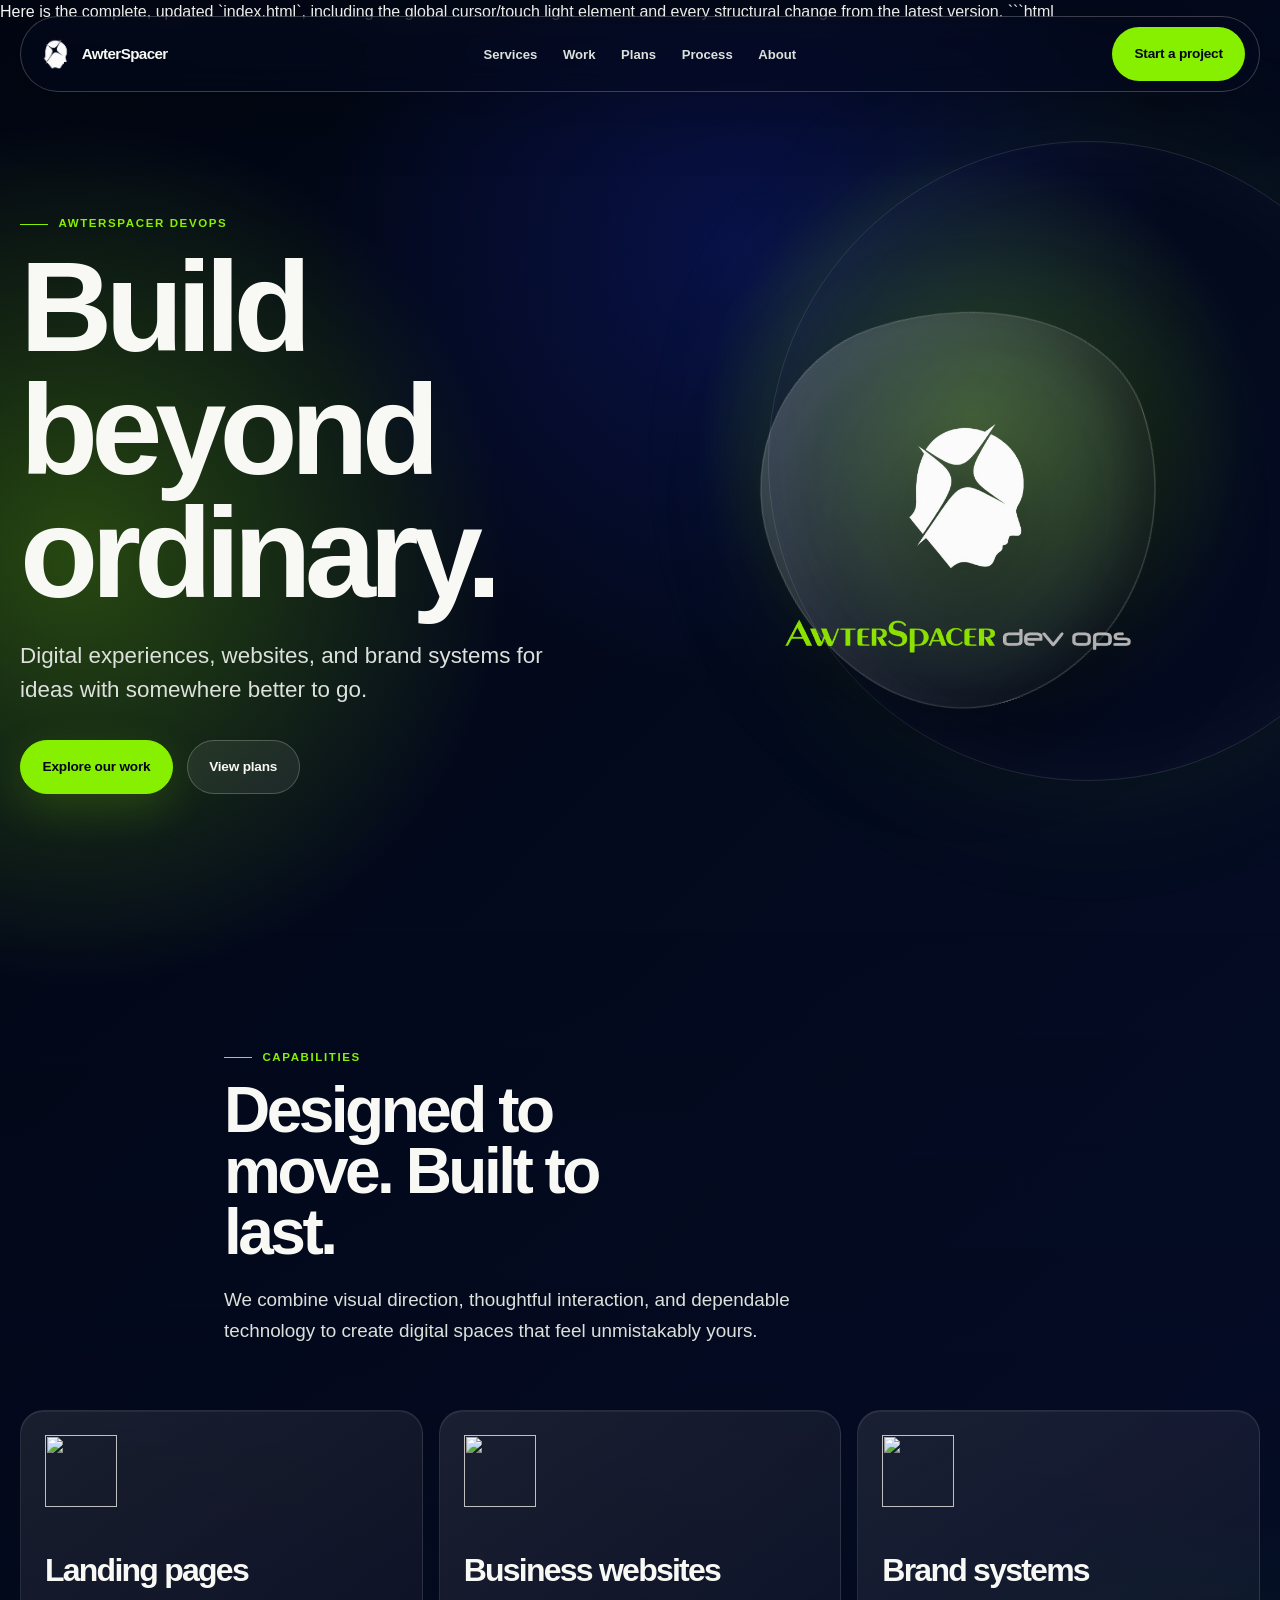
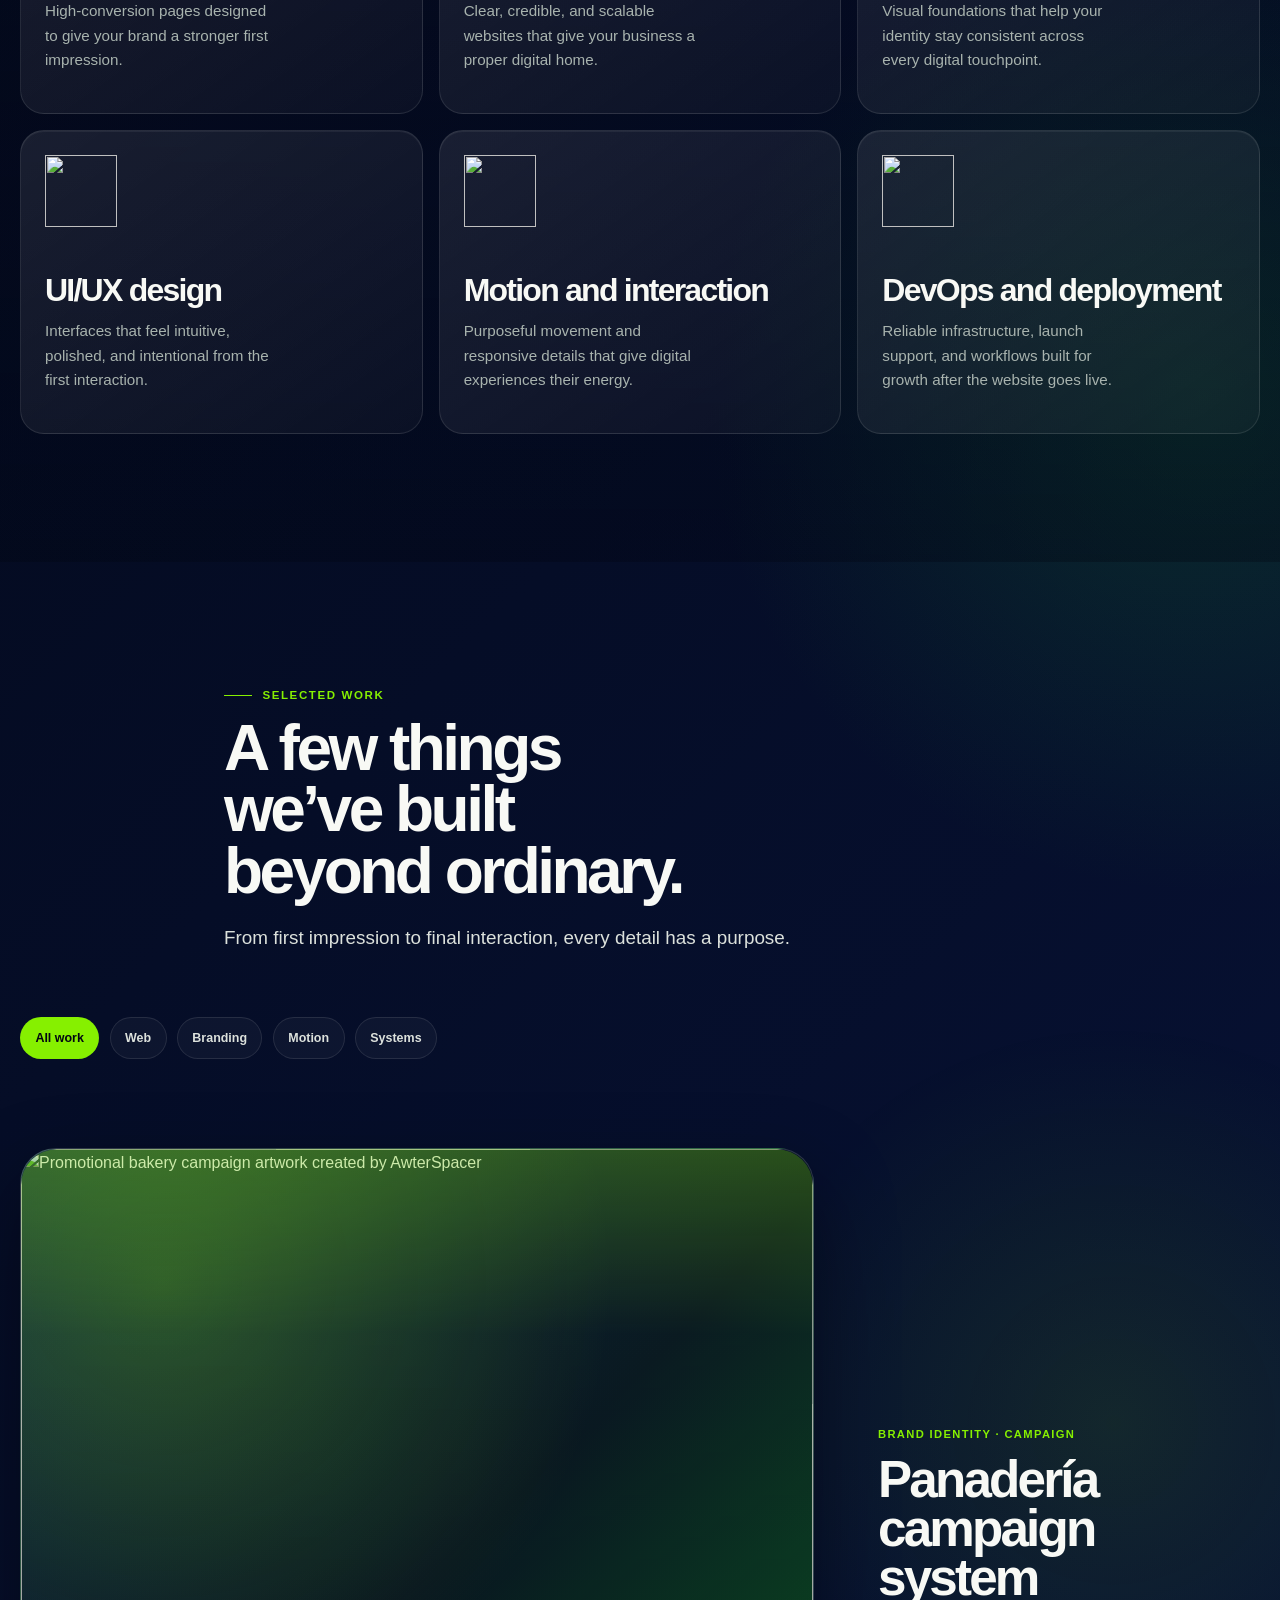
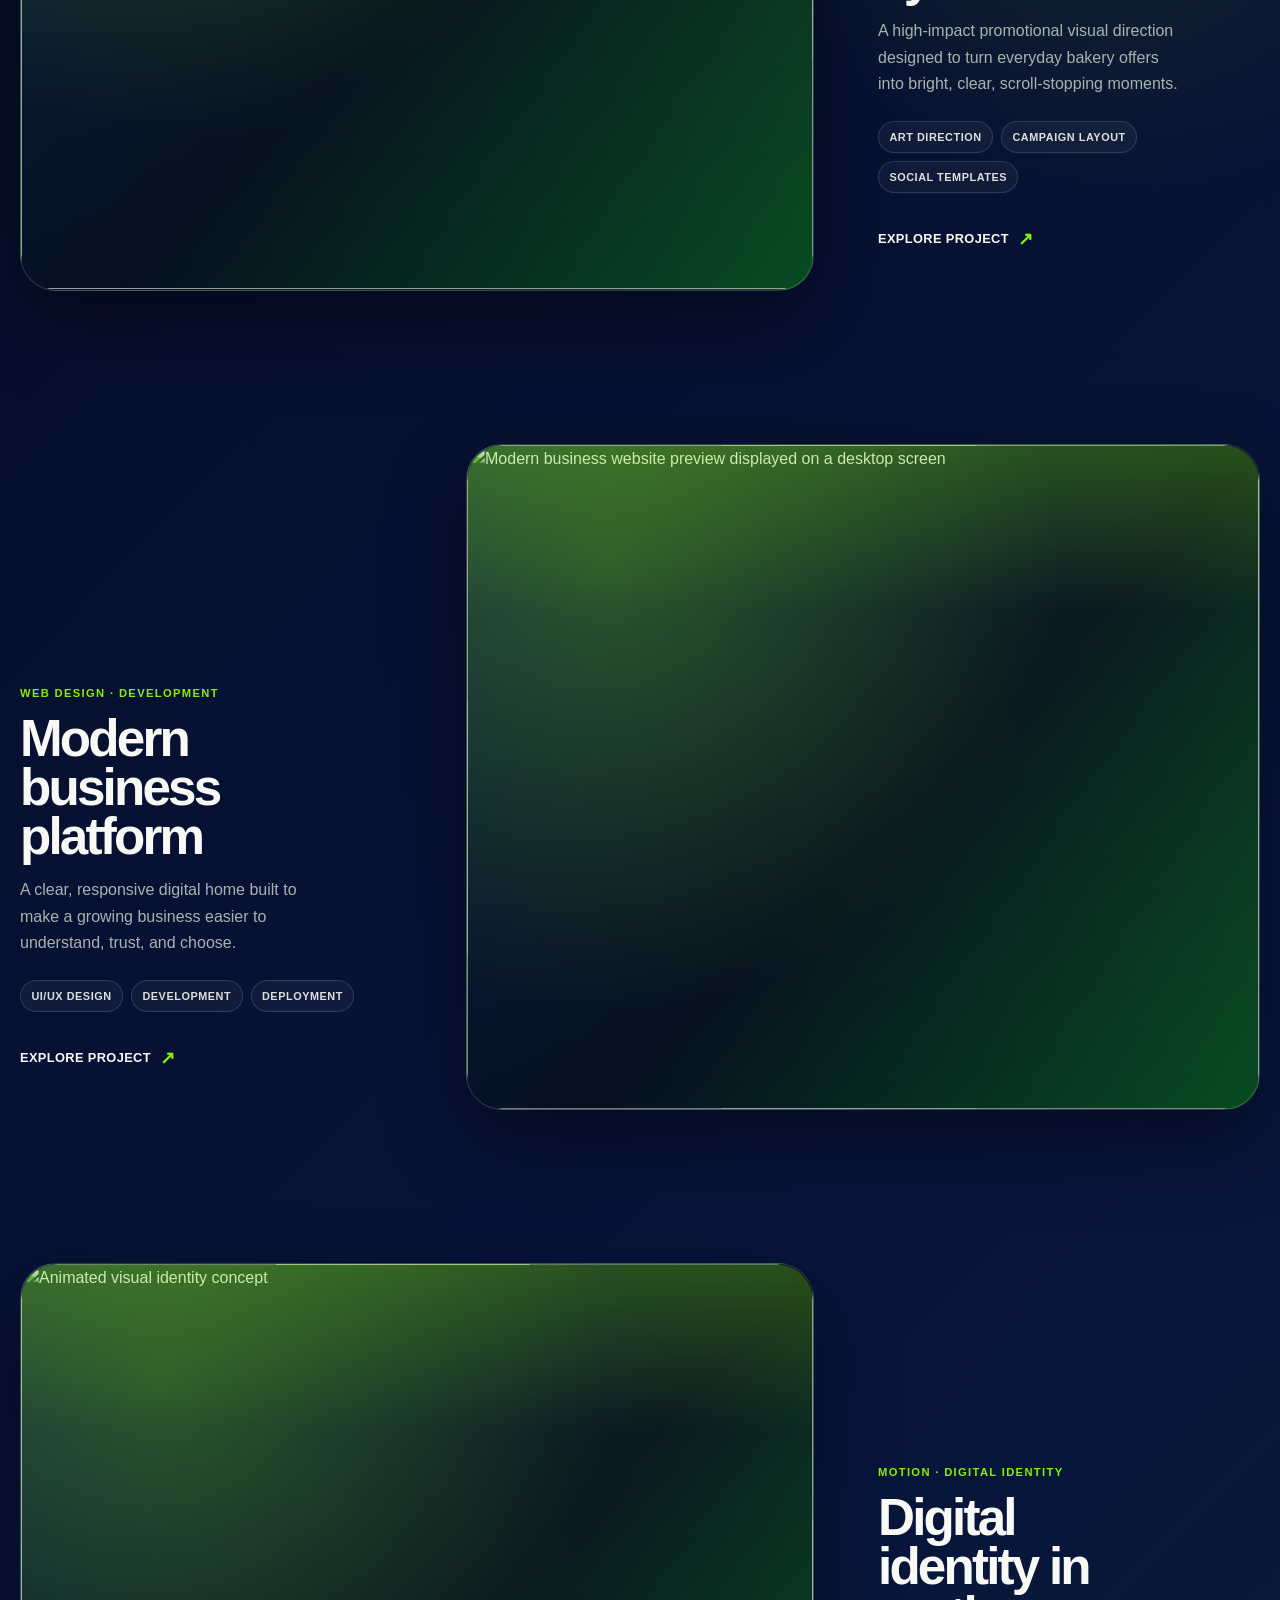
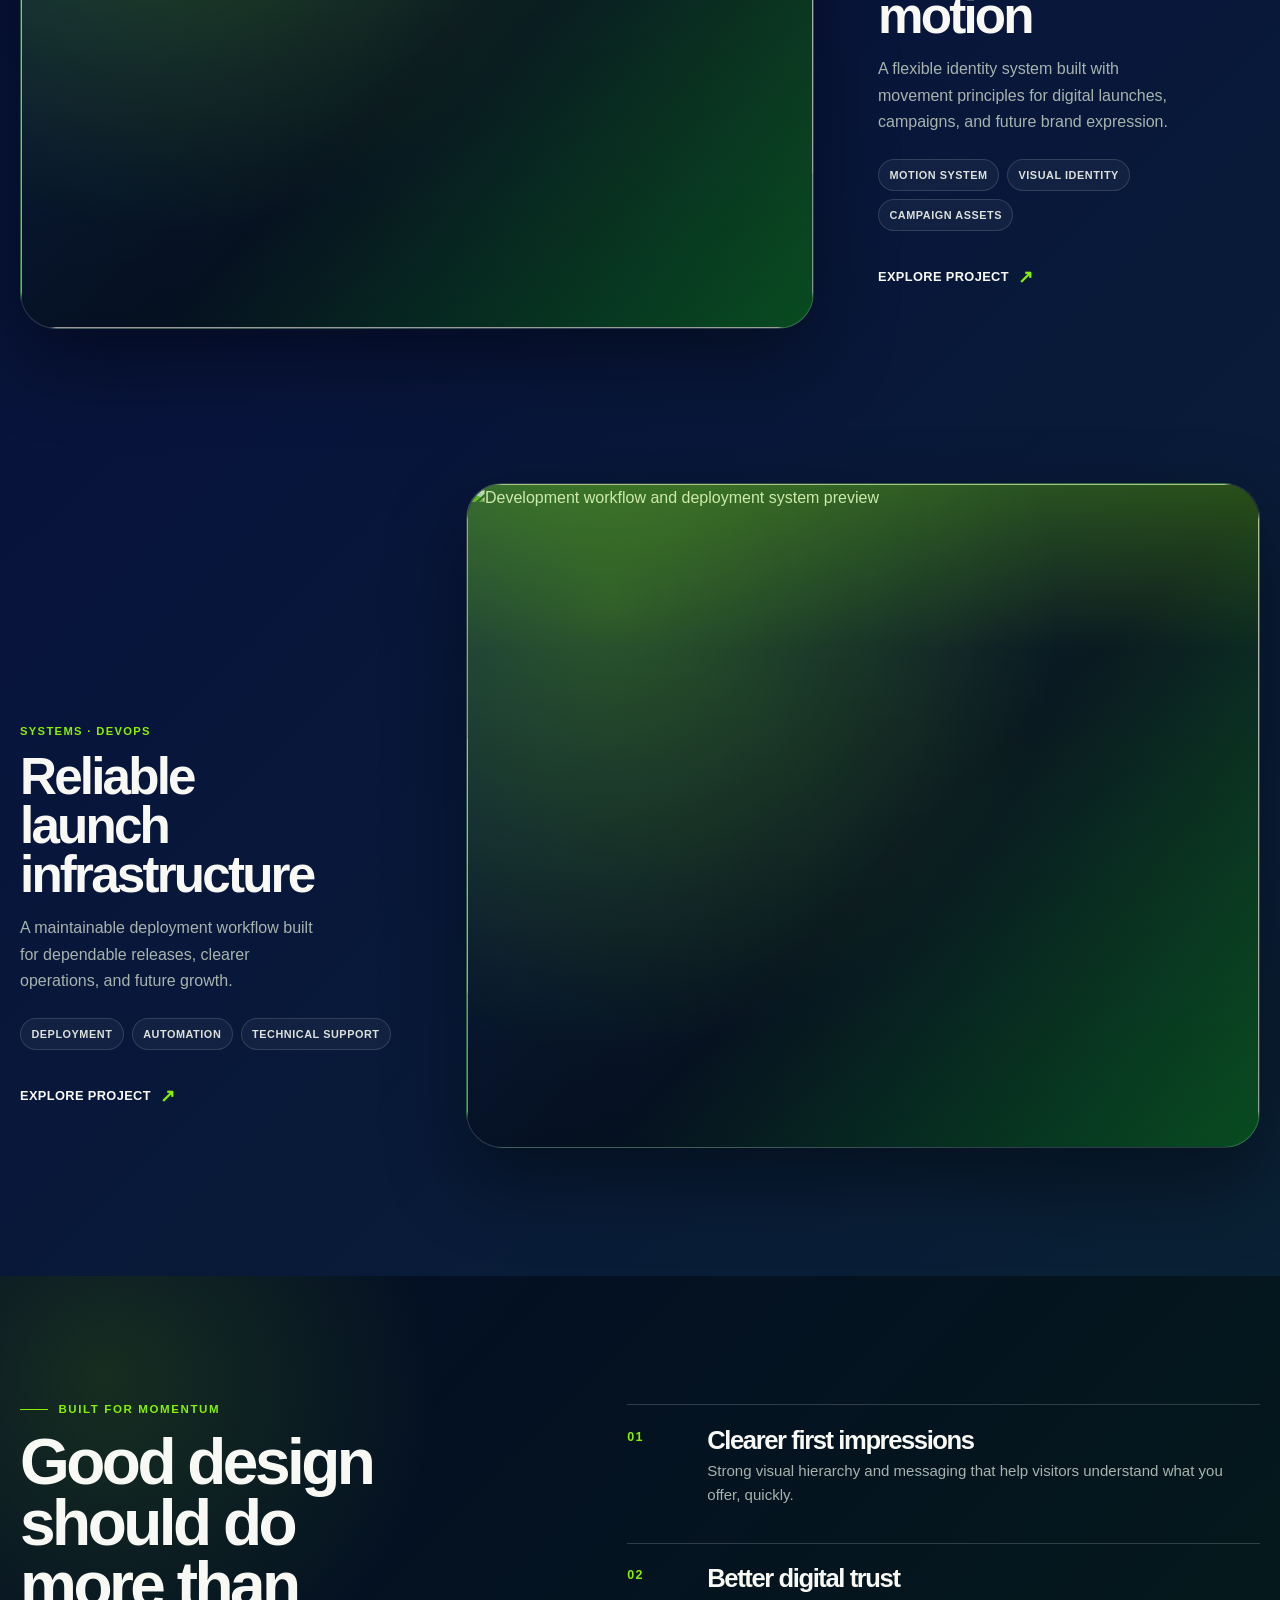
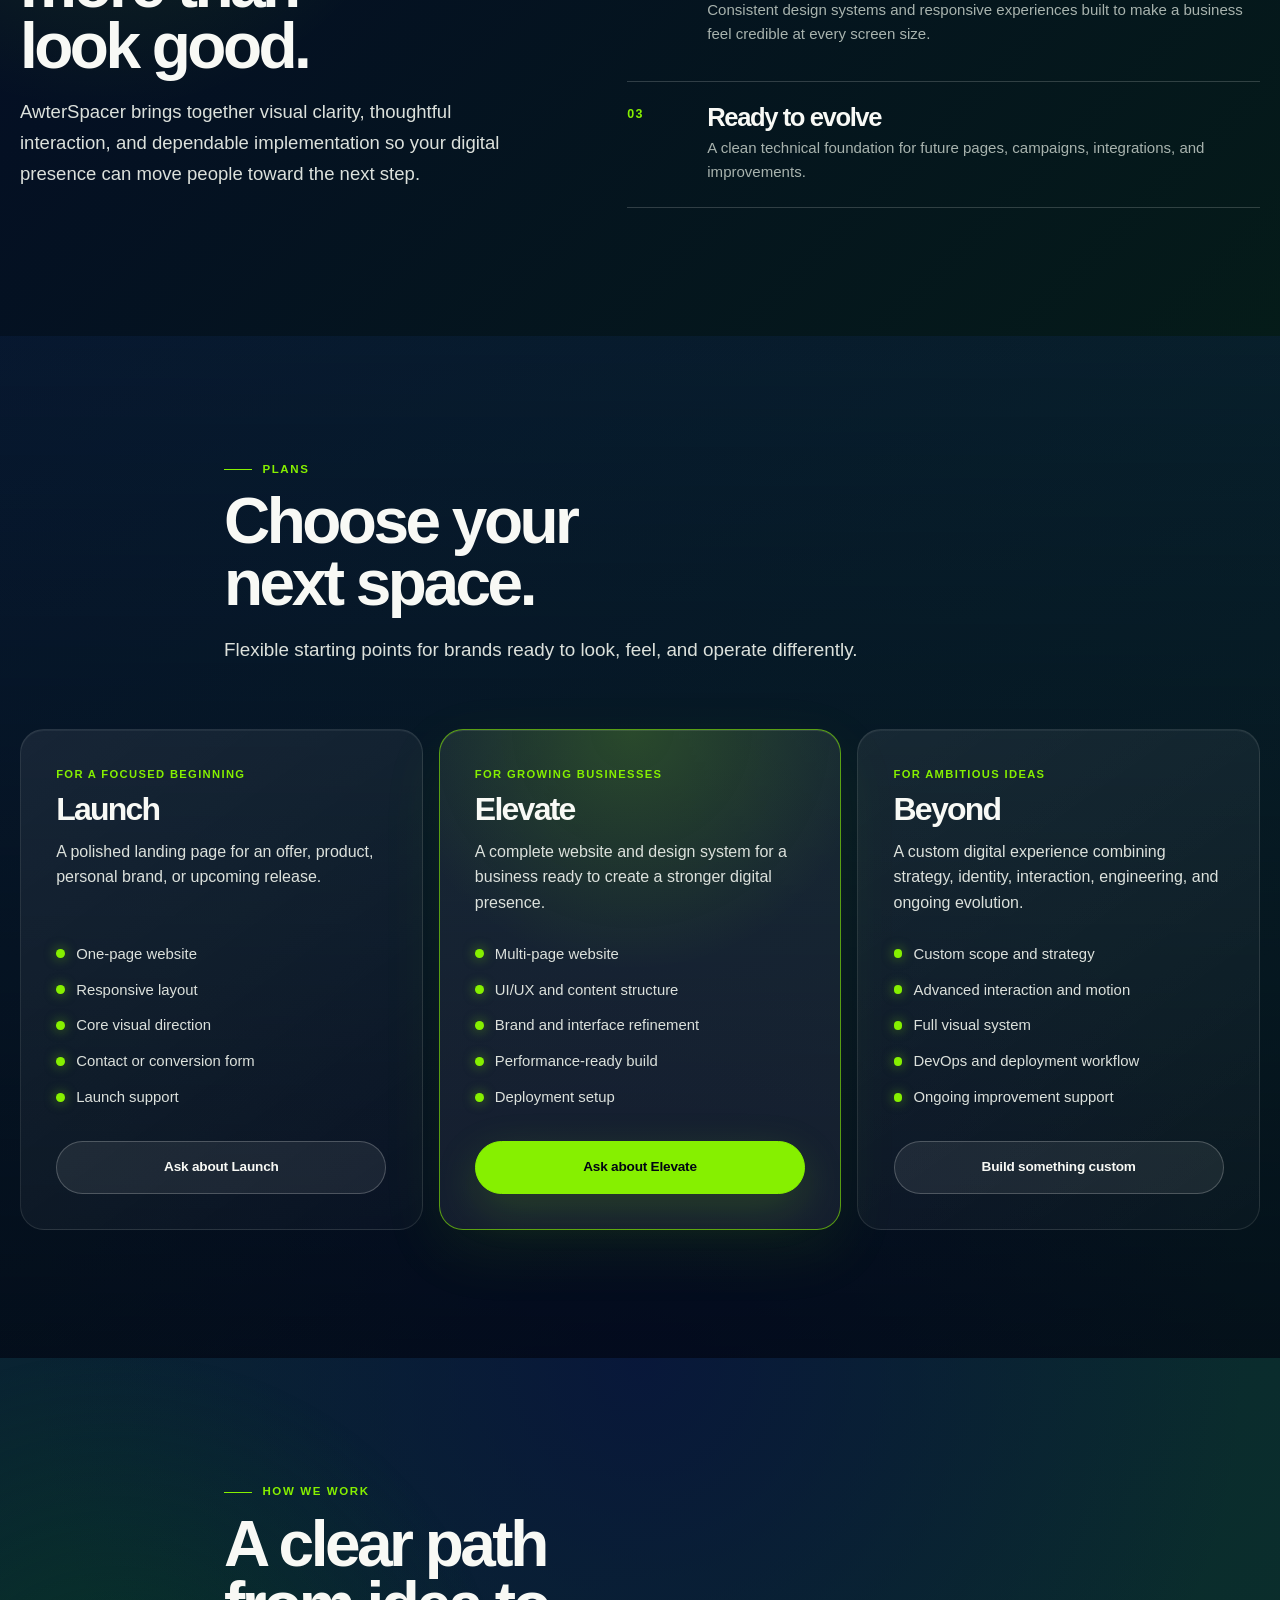
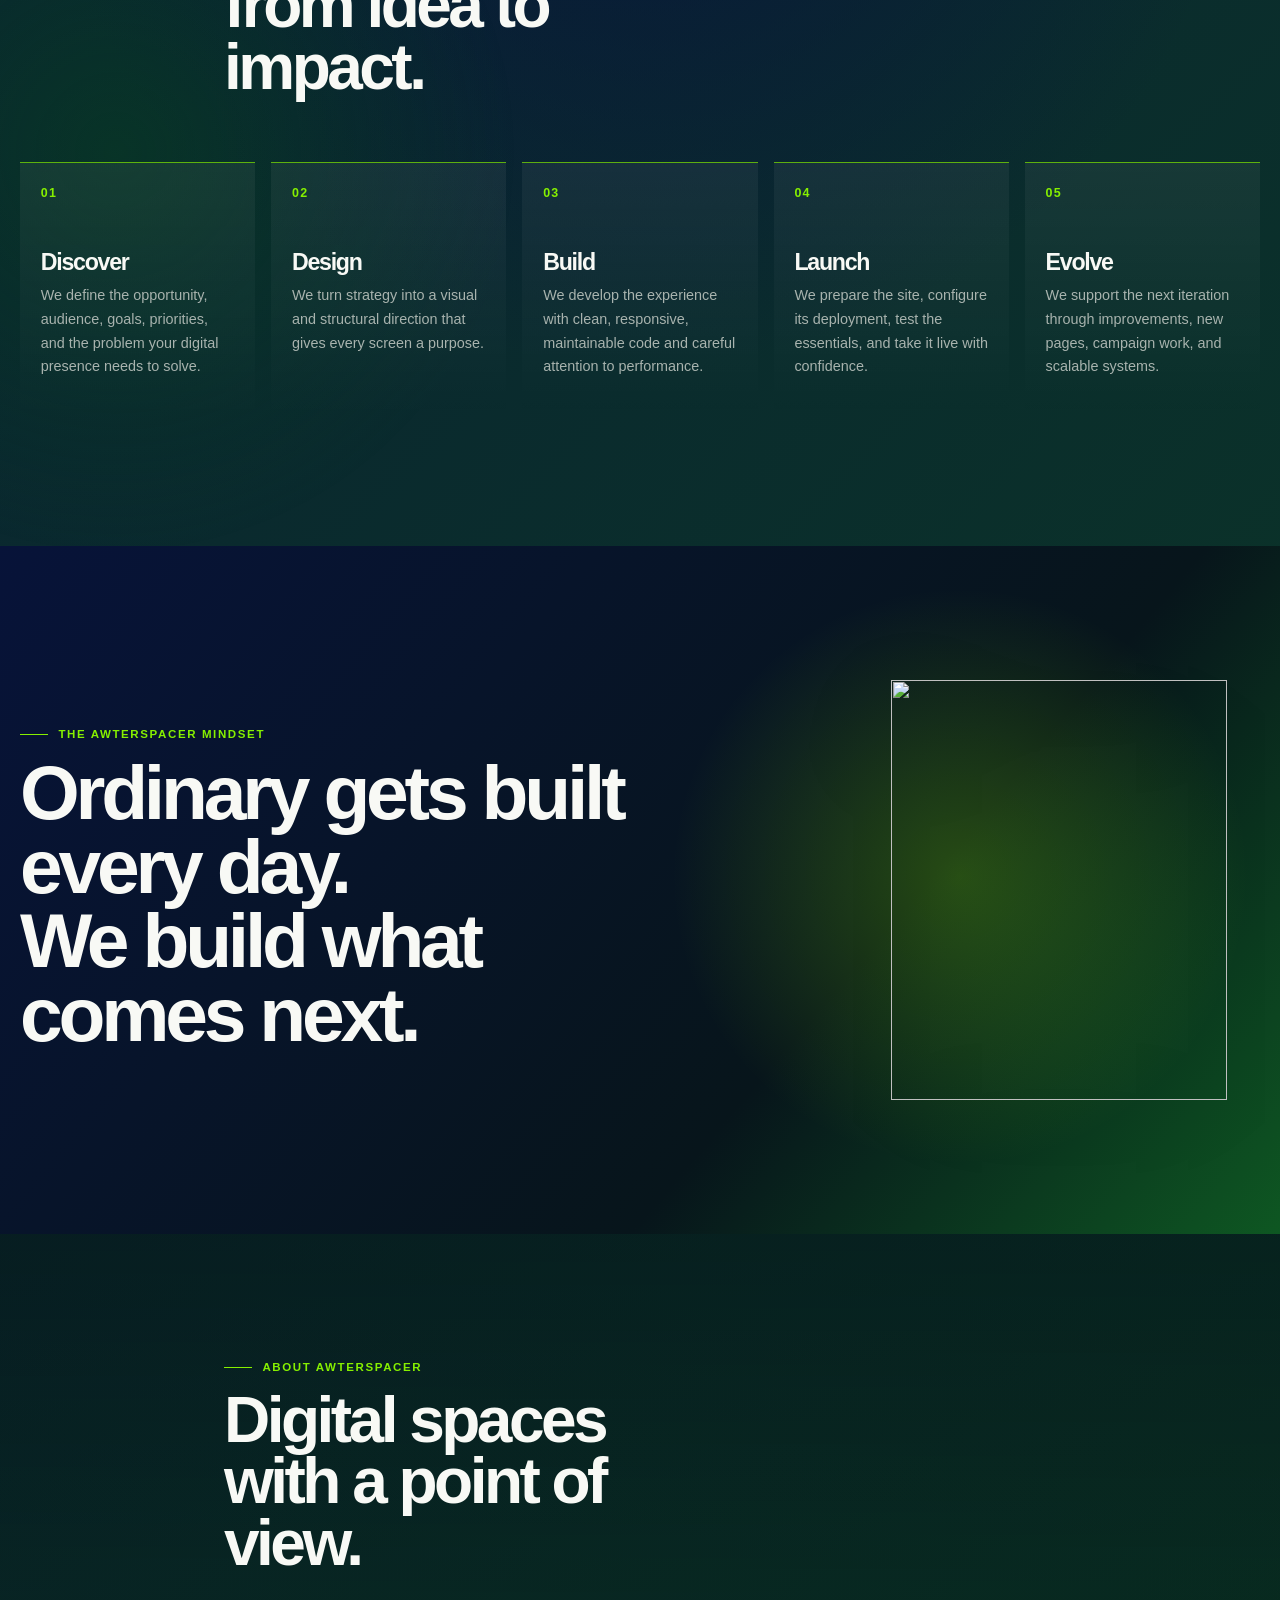
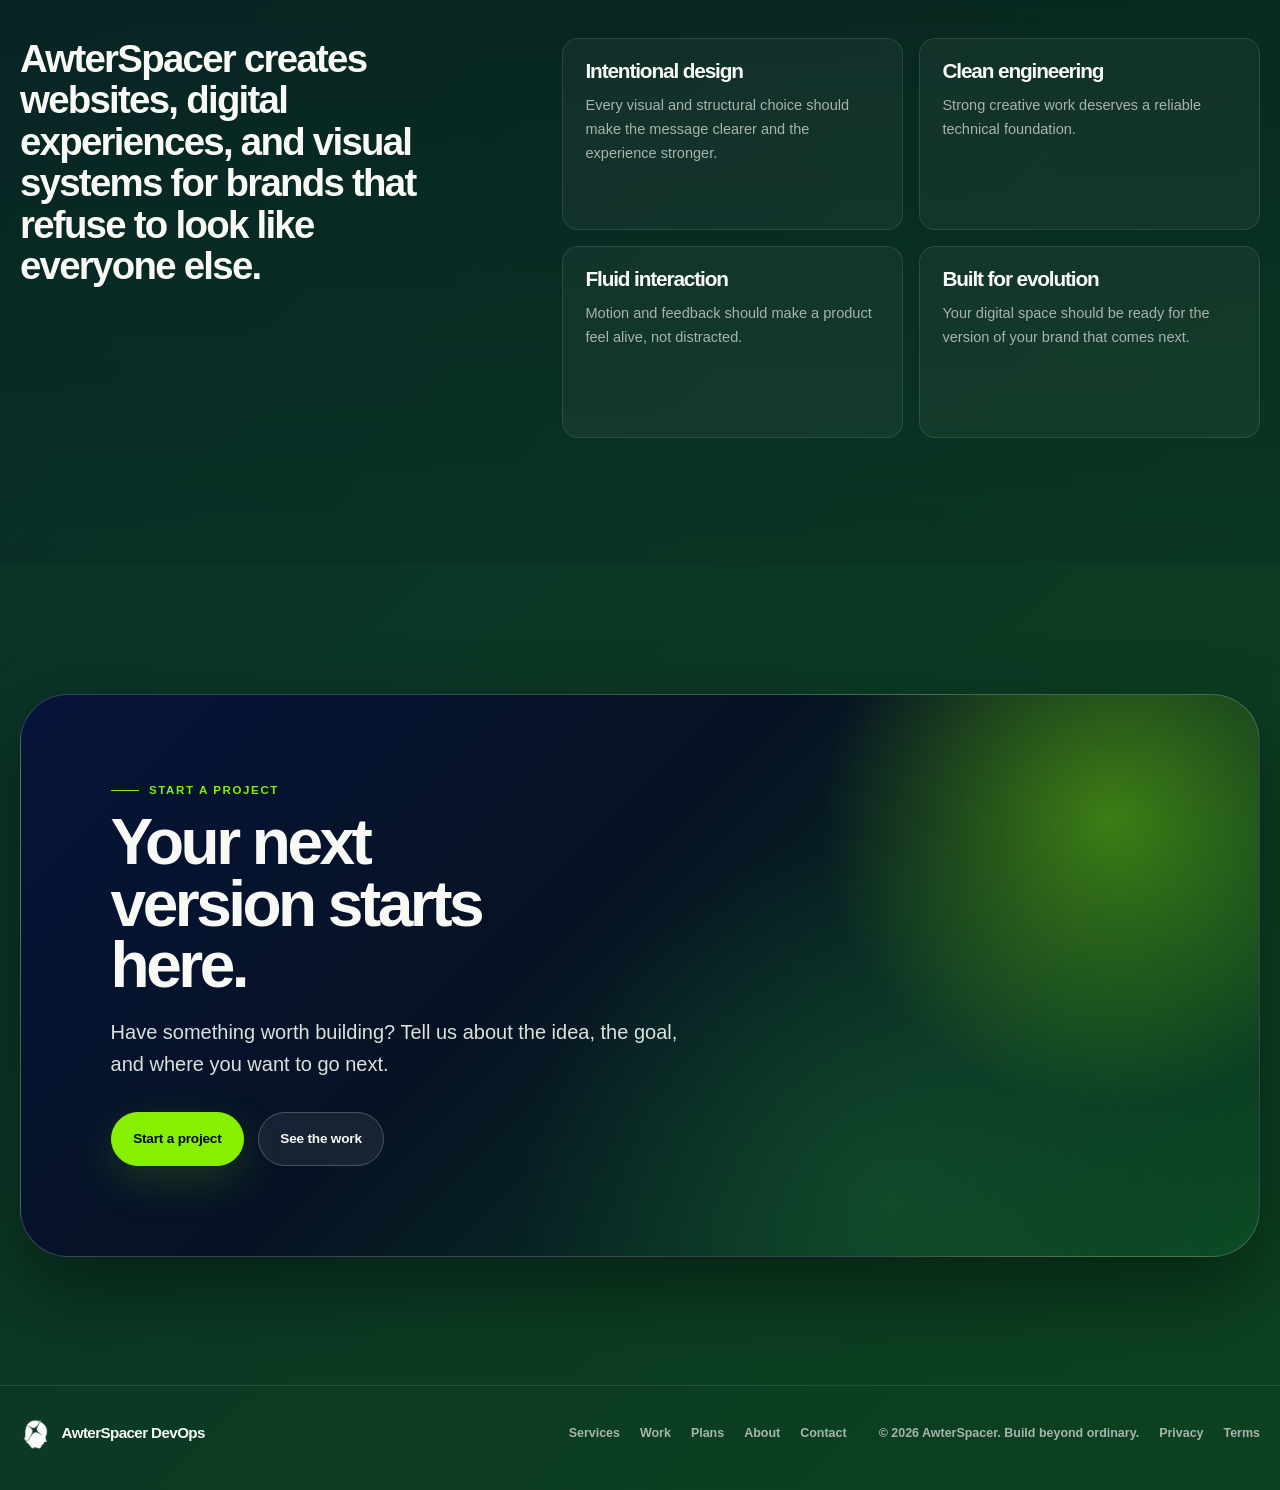
==== commit 96d31fdf: "Update index.html" ====
--- a/index.html
+++ b/index.html
@@ -1,3 +1,6 @@
+Here is the complete, updated `index.html`, including the global cursor/touch light element and every structural change from the latest version.
+
+```html
 <!DOCTYPE html>
 <html lang="en">
 <head>
@@ -19,6 +22,7 @@
 
 <body>
   <div class="pointer-light" aria-hidden="true"></div>
+
   <header class="site-header">
     <nav class="main-navigation" aria-label="Primary navigation">
       <a class="brand-link" href="#home" aria-label="AwterSpacer home">
@@ -56,7 +60,7 @@
   <main>
     <section id="home" class="hero-section" aria-labelledby="hero-title">
       <div class="hero-content">
-        <p class="eyebrow">AwterSpacer Dev Ops</p>
+        <p class="eyebrow">AwterSpacer DevOps</p>
 
         <h1 id="hero-title">Build beyond ordinary.</h1>
 
@@ -272,7 +276,7 @@
           <a
             class="work-scene-link"
             href="#contact"
-            aria-label="Ask about the Bakery campaign system project"
+            aria-label="Ask about the Panadería campaign system project"
           >
             <div class="work-scene-media">
               <div class="work-scene-image-wrap">
@@ -290,7 +294,7 @@
             <div class="work-scene-content">
               <p class="project-category">Brand identity · Campaign</p>
 
-              <h3>Bakery campaign system</h3>
+              <h3>Panadería campaign system</h3>
 
               <p>
                 A high-impact promotional visual direction designed to turn
@@ -769,4 +773,4 @@
     </div>
   </footer>
 </body>
-</html>
+</html>
--- a/styles.css
+++ b/styles.css
@@ -1707,6 +1707,99 @@
 ------------------------- */
 
 @media (prefers-reduced-motion: reduce) {
+  .pointer-light {
+    position: fixed;
+    z-index: 5;
+    top: 0;
+    left: 0;
+    width: 32rem;
+    aspect-radio: 1;
+    border-ratio: 50%;
+    opacity: 0;
+    background:
+      radial-gradient(
+        circle,
+        rgba(174, 255, 30, 0.16) 0%,
+        rgba(134, 240, 0, 0.09) 20%,
+        rgba(212, 91, 54, 0.05) 43%,
+        rgba(2, 6, 18, 0) 70%
+      );
+    mix-blend-mode: screen;
+    pointer-events: none;
+    transform: translate3d(-50%, -50%, 0) scale(0.72);
+    transition:
+      opacity 280ms ease,
+      transform 680ms var(--ease-out-expo);
+    will-change: transform, opacity;
+  }
+  
+  .pointer-light.is-visible {
+    opacity: 1;
+    transform: translate3d(-50%, -50%, 0) scale(1);
+  }
+
+  .pointer-light.is-featured {
+    width: 38rem;
+    background:
+      radial-gradient(
+        circle,
+        rgba(174, 255, 30, 0.2) 0%,
+        rgba(134, 240, 0, 0.11) 22%,
+        rgba(19, 93, 55, 0.06) 46%,
+        rgba(2, 6, 18, 0) 72%
+      );
+   
+  }
+  
+  /*
+    Prevent the fixed light from covering navigation text and
+    interactive controls visually. It remains behind these UI layers.
+  */
+
+  .site-header {
+    z-index: 30;
+  }
+  
+  .main-navigation,
+  .button,
+  .nav-contact-link,
+  .work-filters button {
+    position: relative;
+    z-index: 1;
+  }
+  /* Touch contact pulse */
+
+  .pointer-light.is-touching {
+    opacity: 0.9;
+    transform: translate3d(-50%, -50%, 0) scale(0.82);
+    transition:
+      opacity 80ms ease,
+      transform 120ms var(--ease-out-smooth);
+  }
+
+  @media (hover: none), (pointer:coarse) {
+    .pointer-light {
+      width: 16rem;
+      mix-blend-mode: normal;
+      background:
+        radial-gradient(
+          circle,
+          rgba(174, 255, 30, 0.22) 0%,
+          rgba(134, 240, 0, 0.1) 26%,
+          rgba(2, 6, 18, 0) 68%
+        );
+    }
+     
+    .pointer-light.is-featured {
+      width: 18rem;
+    }
+  }
+  @media (prefers-reduced-motion: reduce) {
+    .pointer-light {
+      display: none;
+    }
+  }
+   
   *,
   *::before,
   *::after {
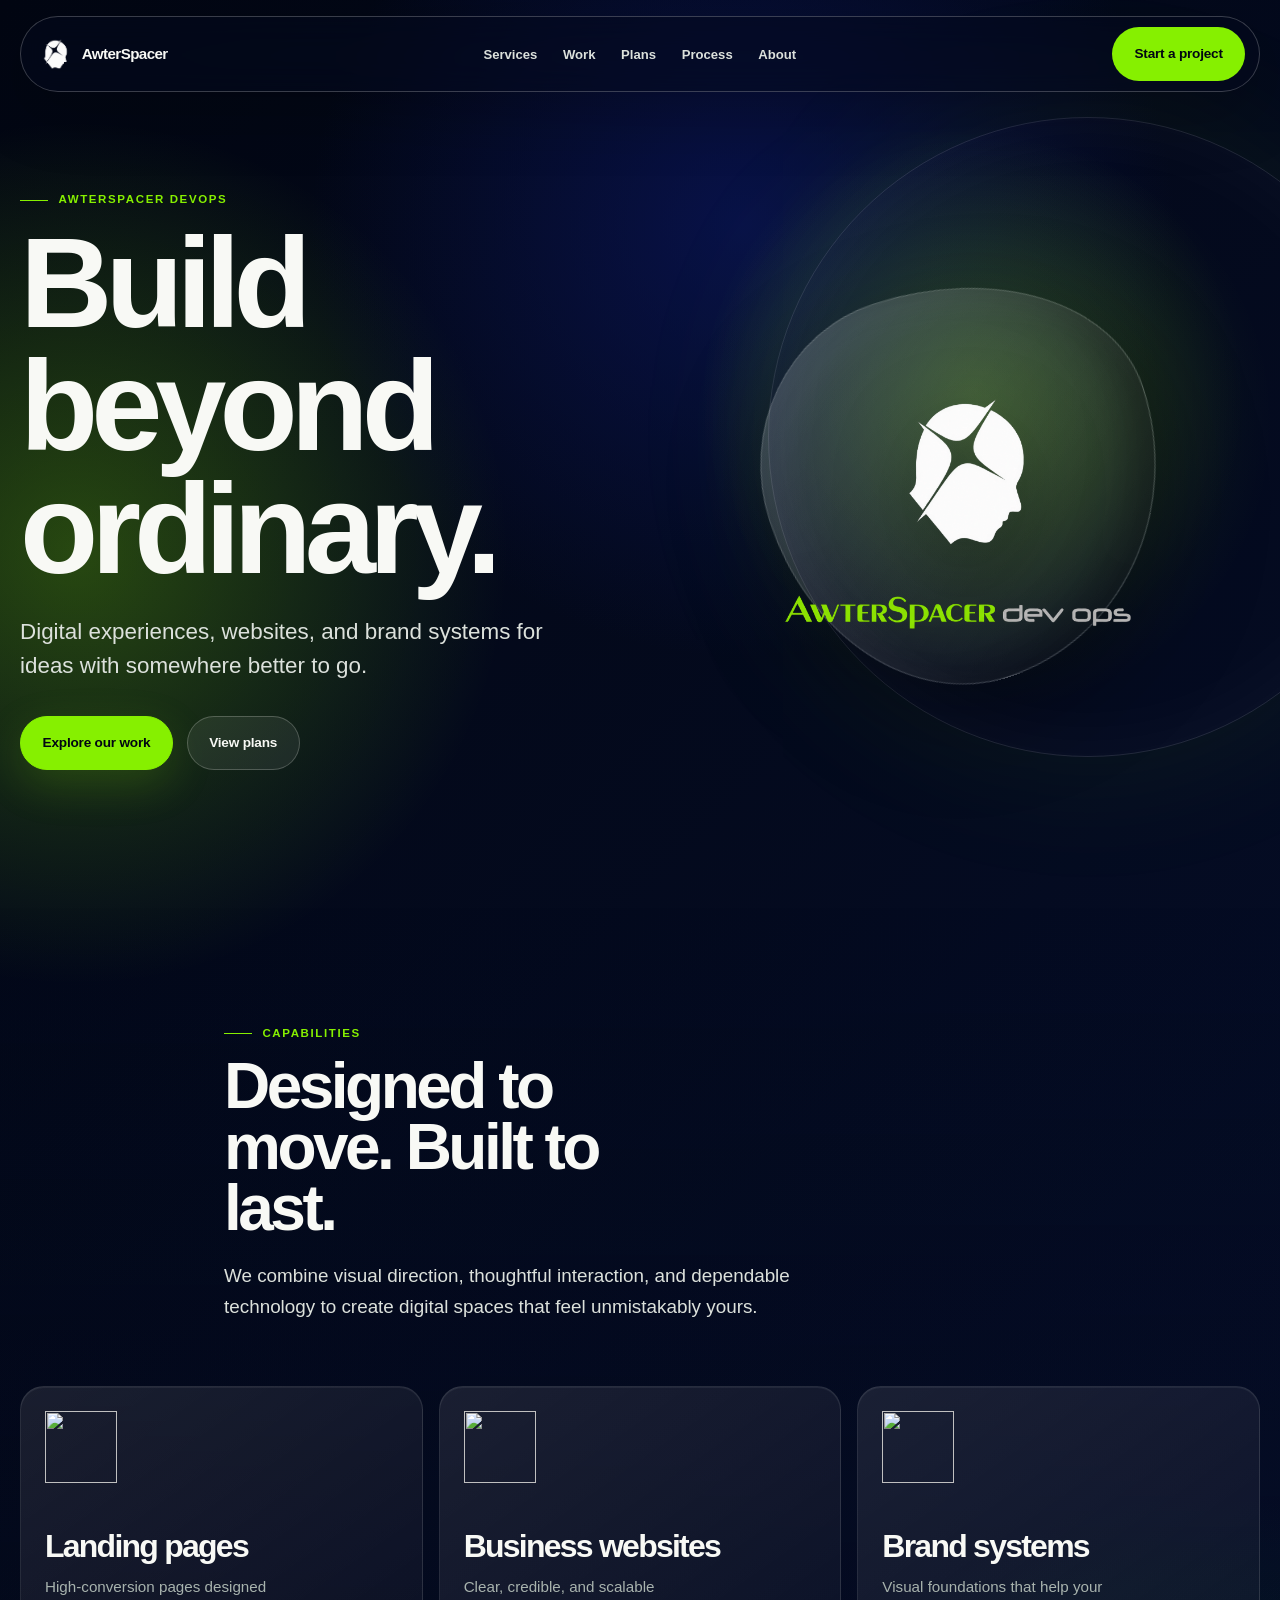
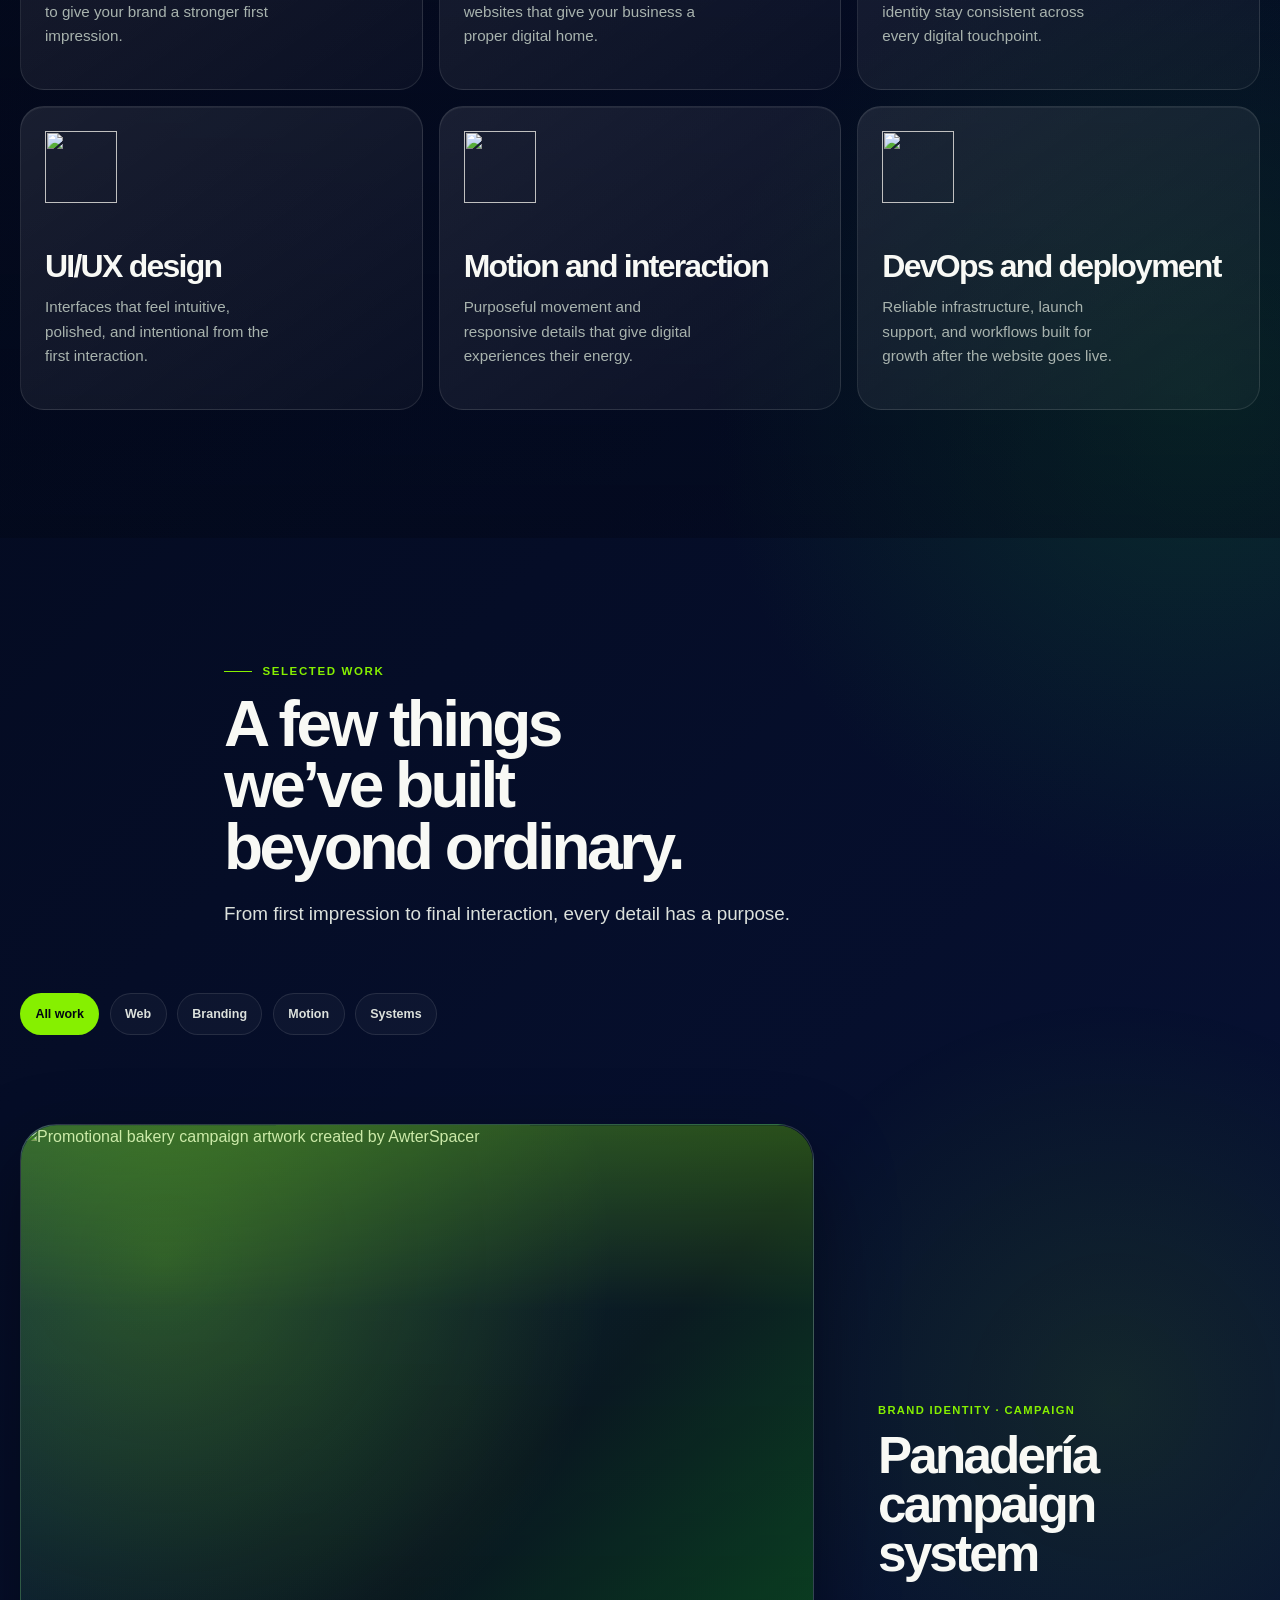
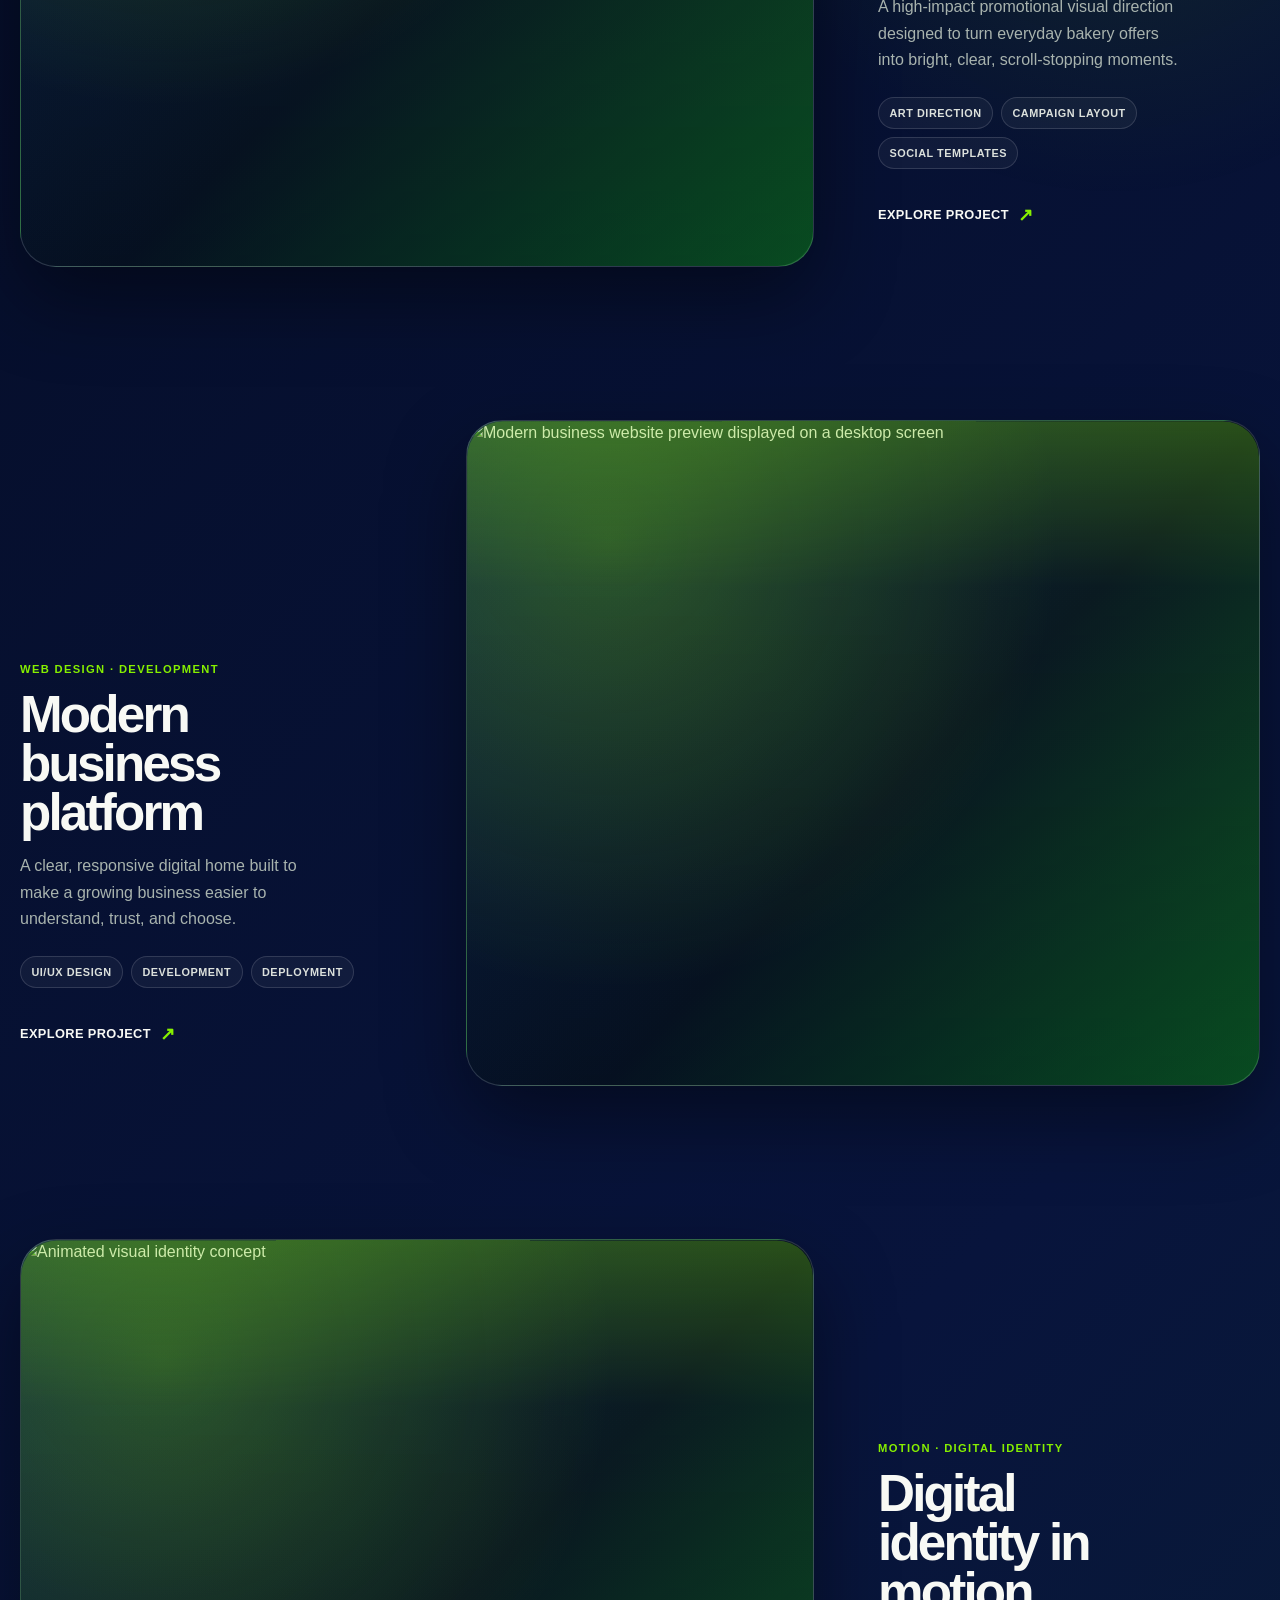
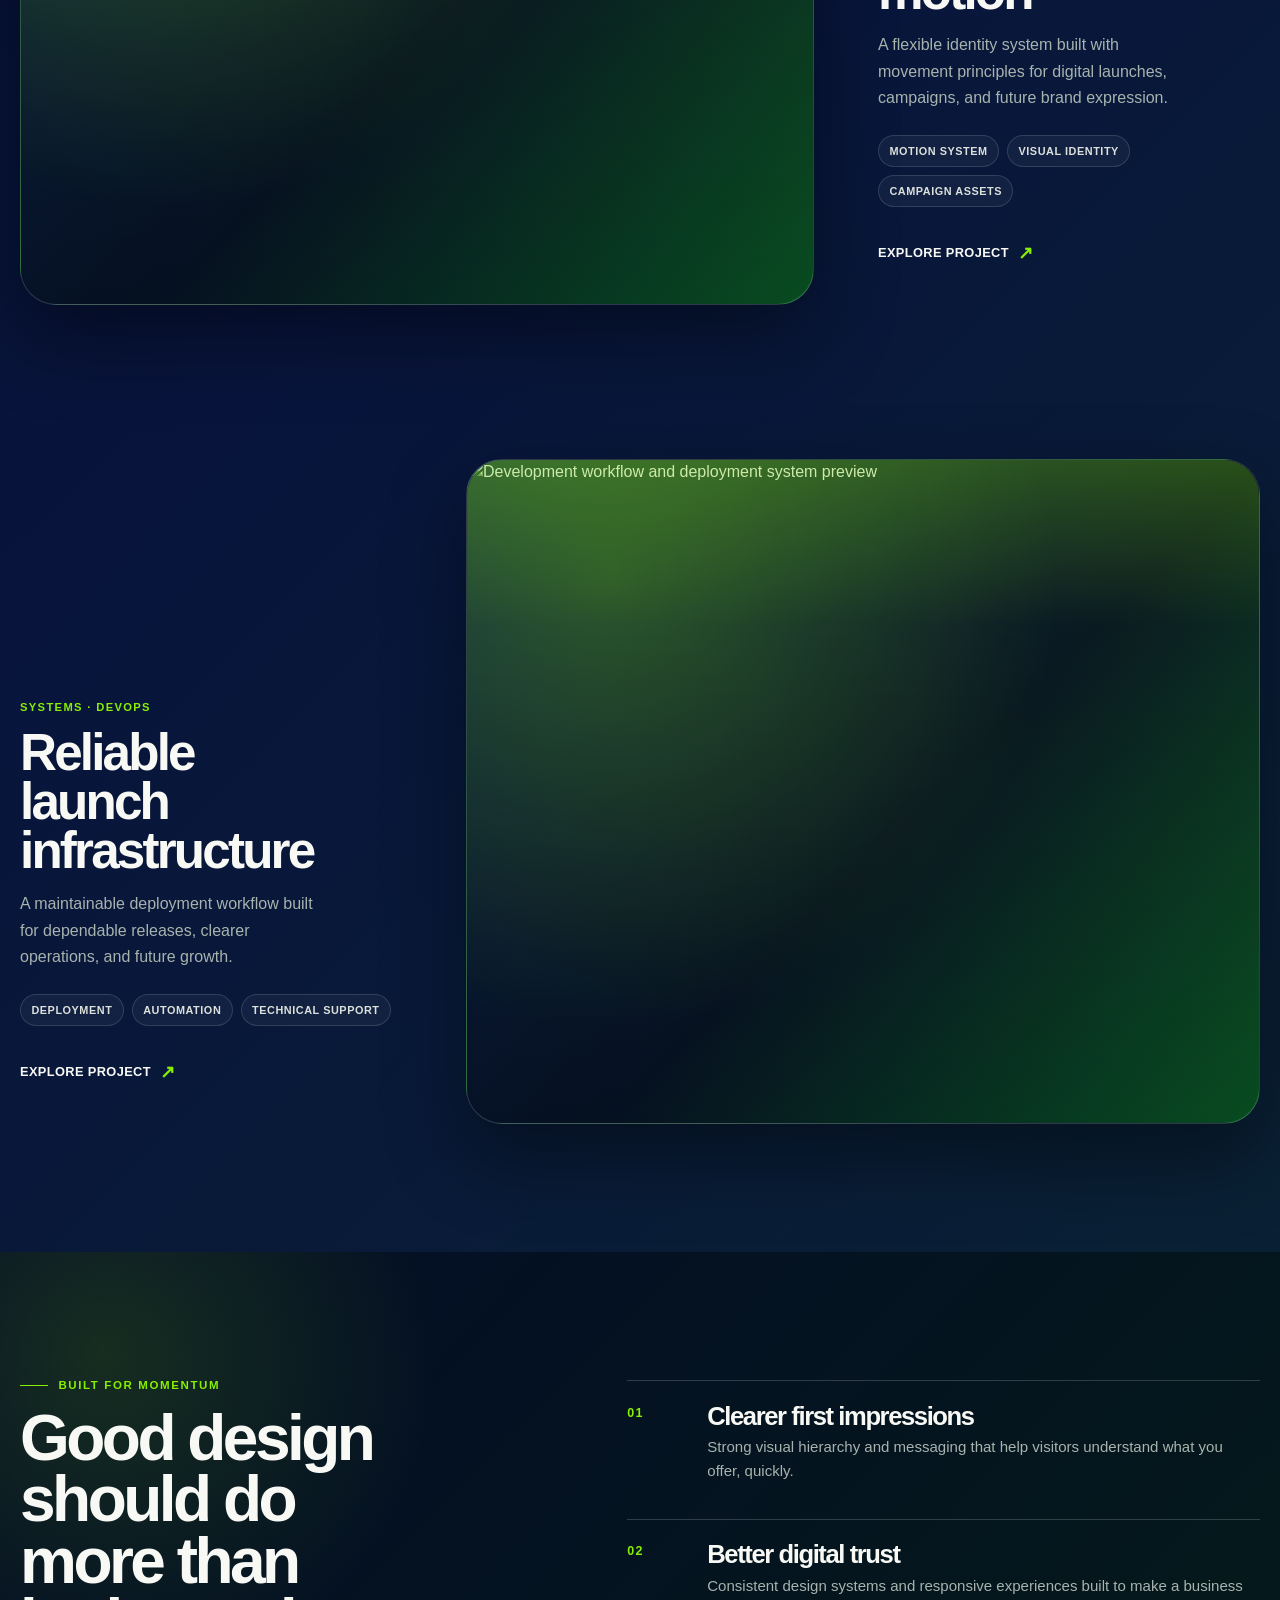
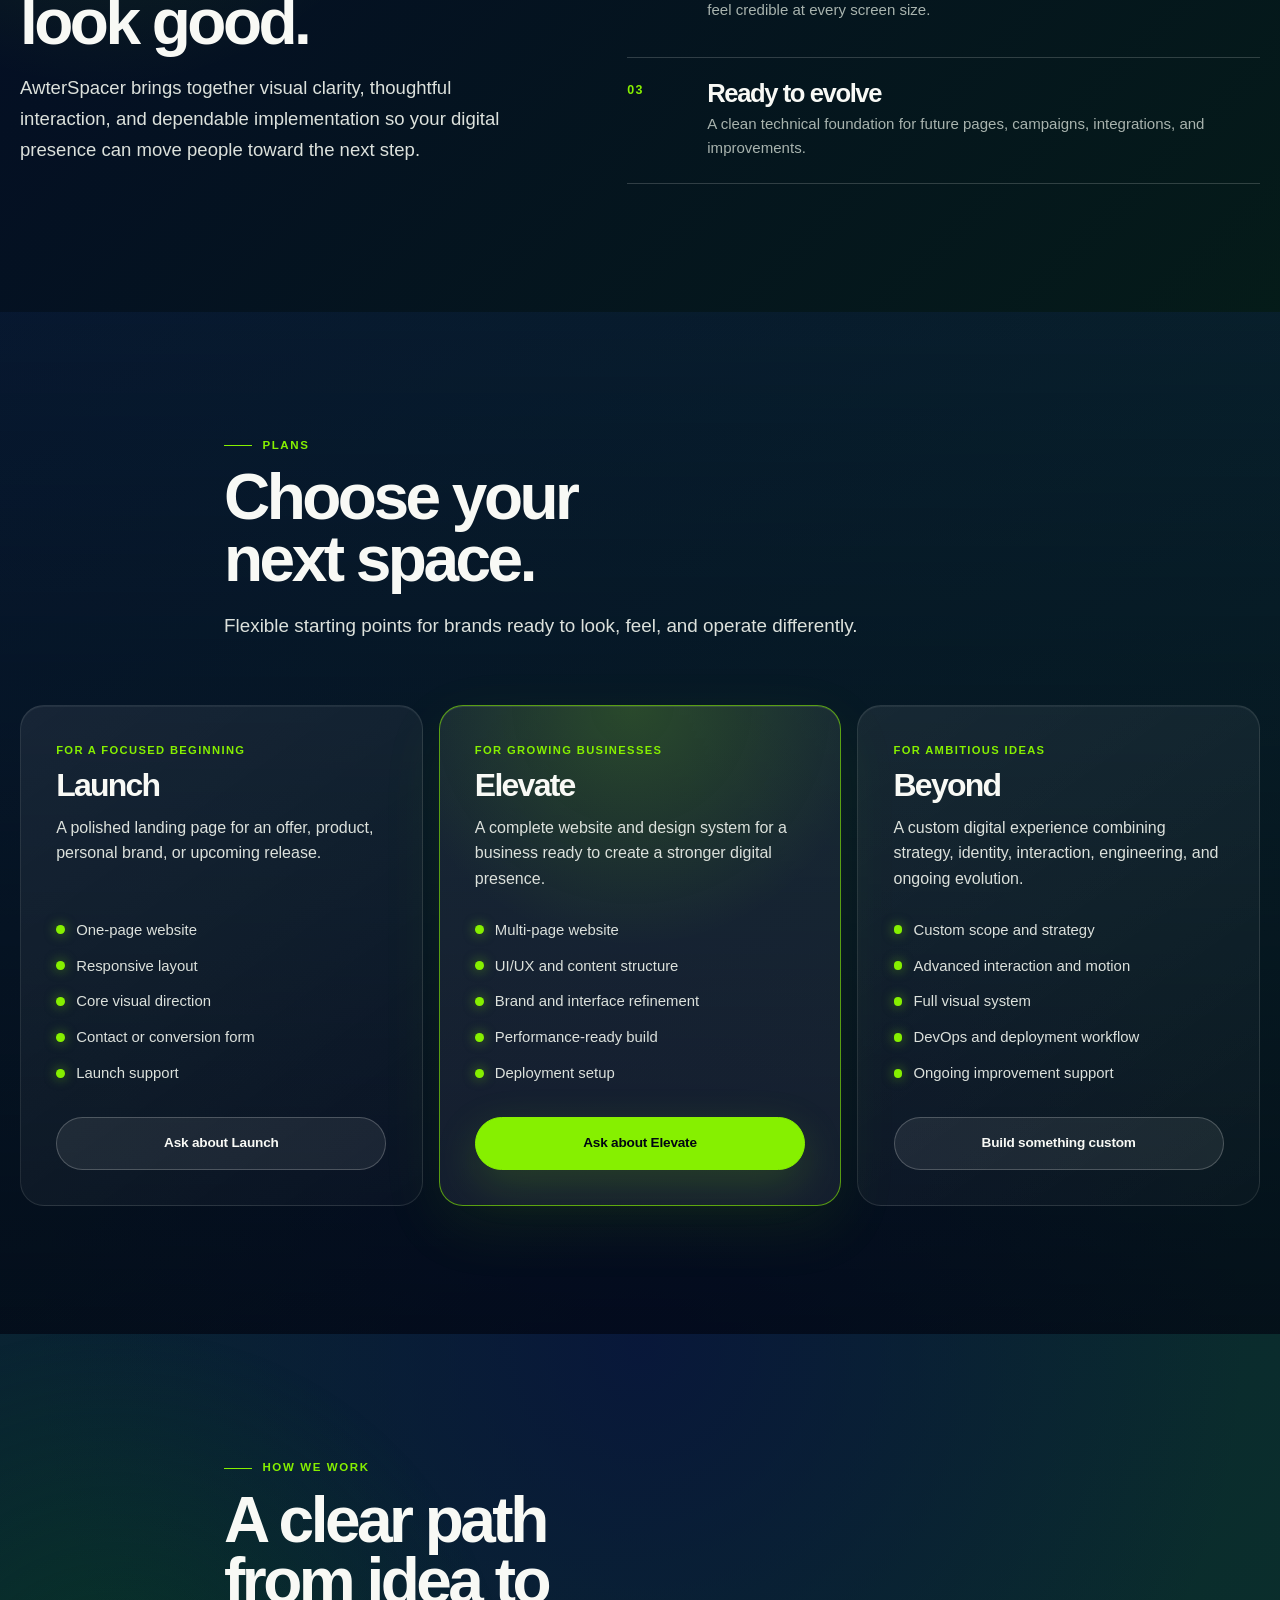
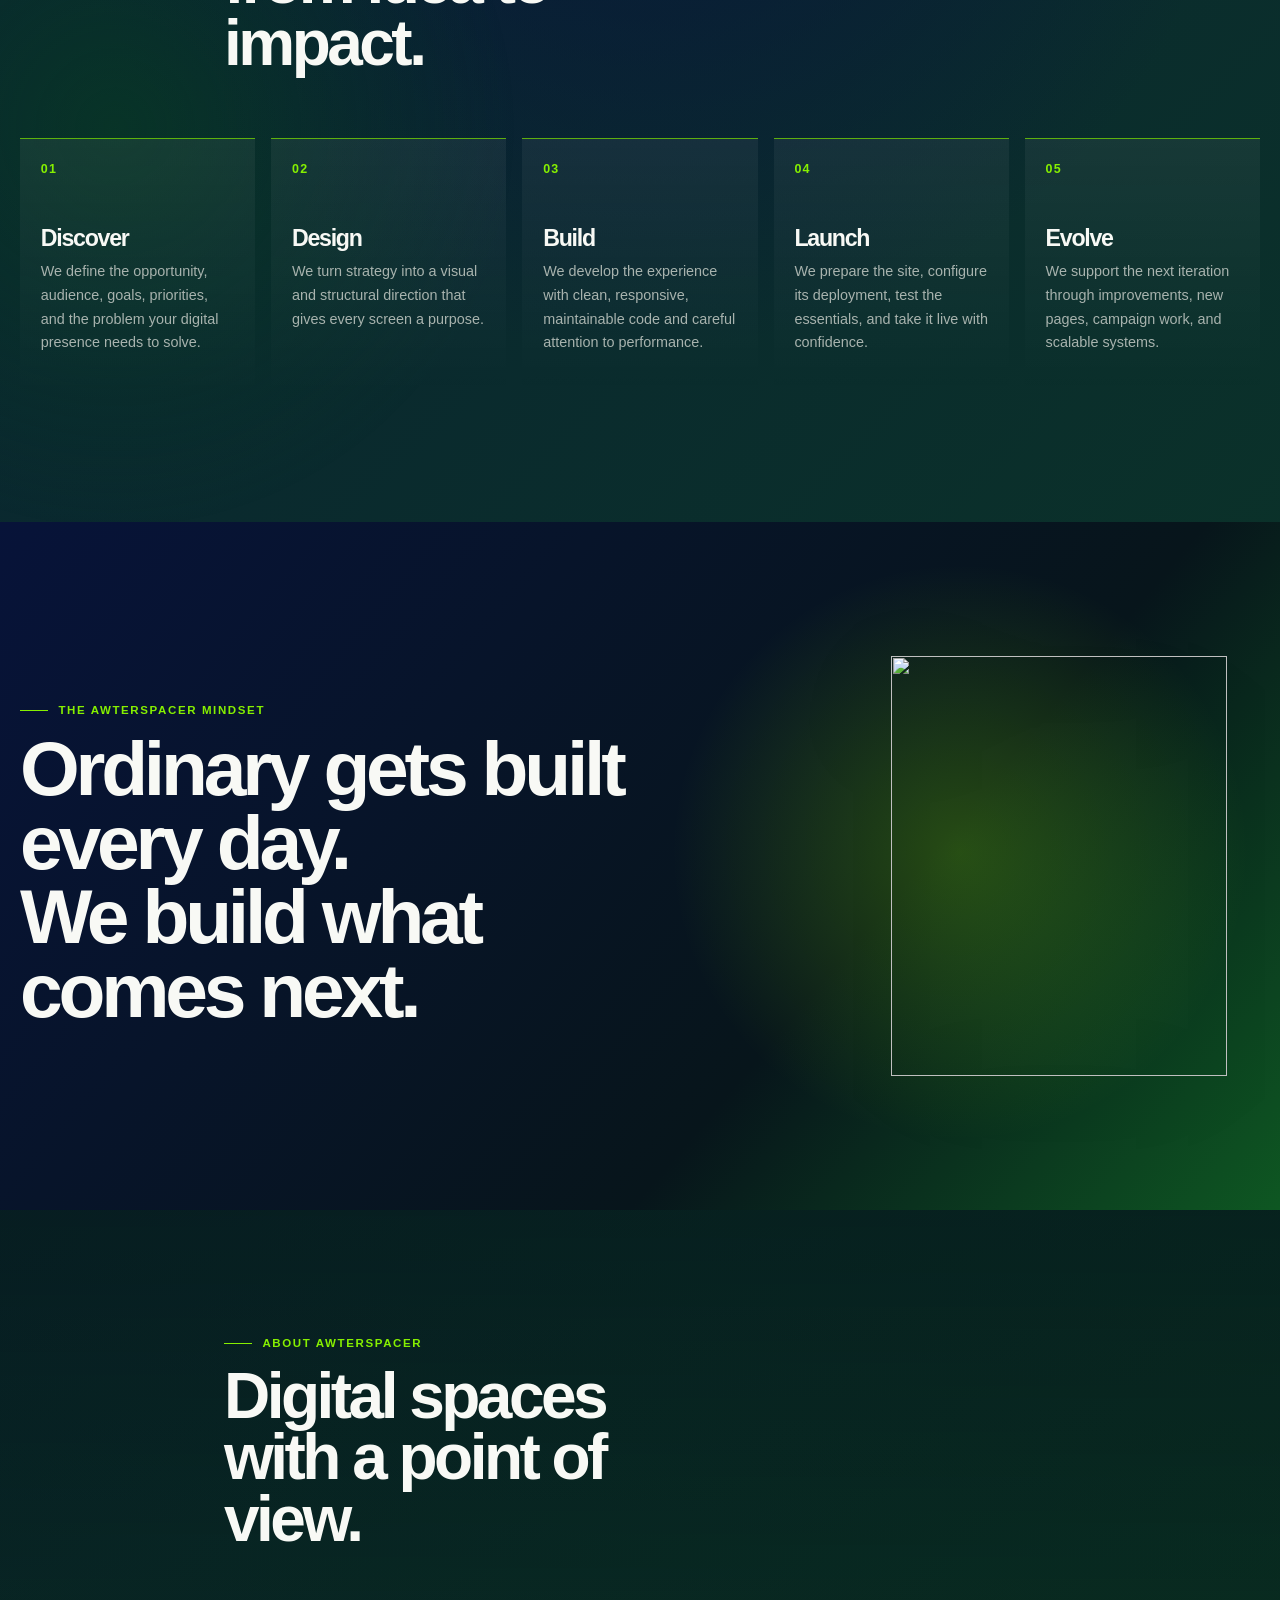
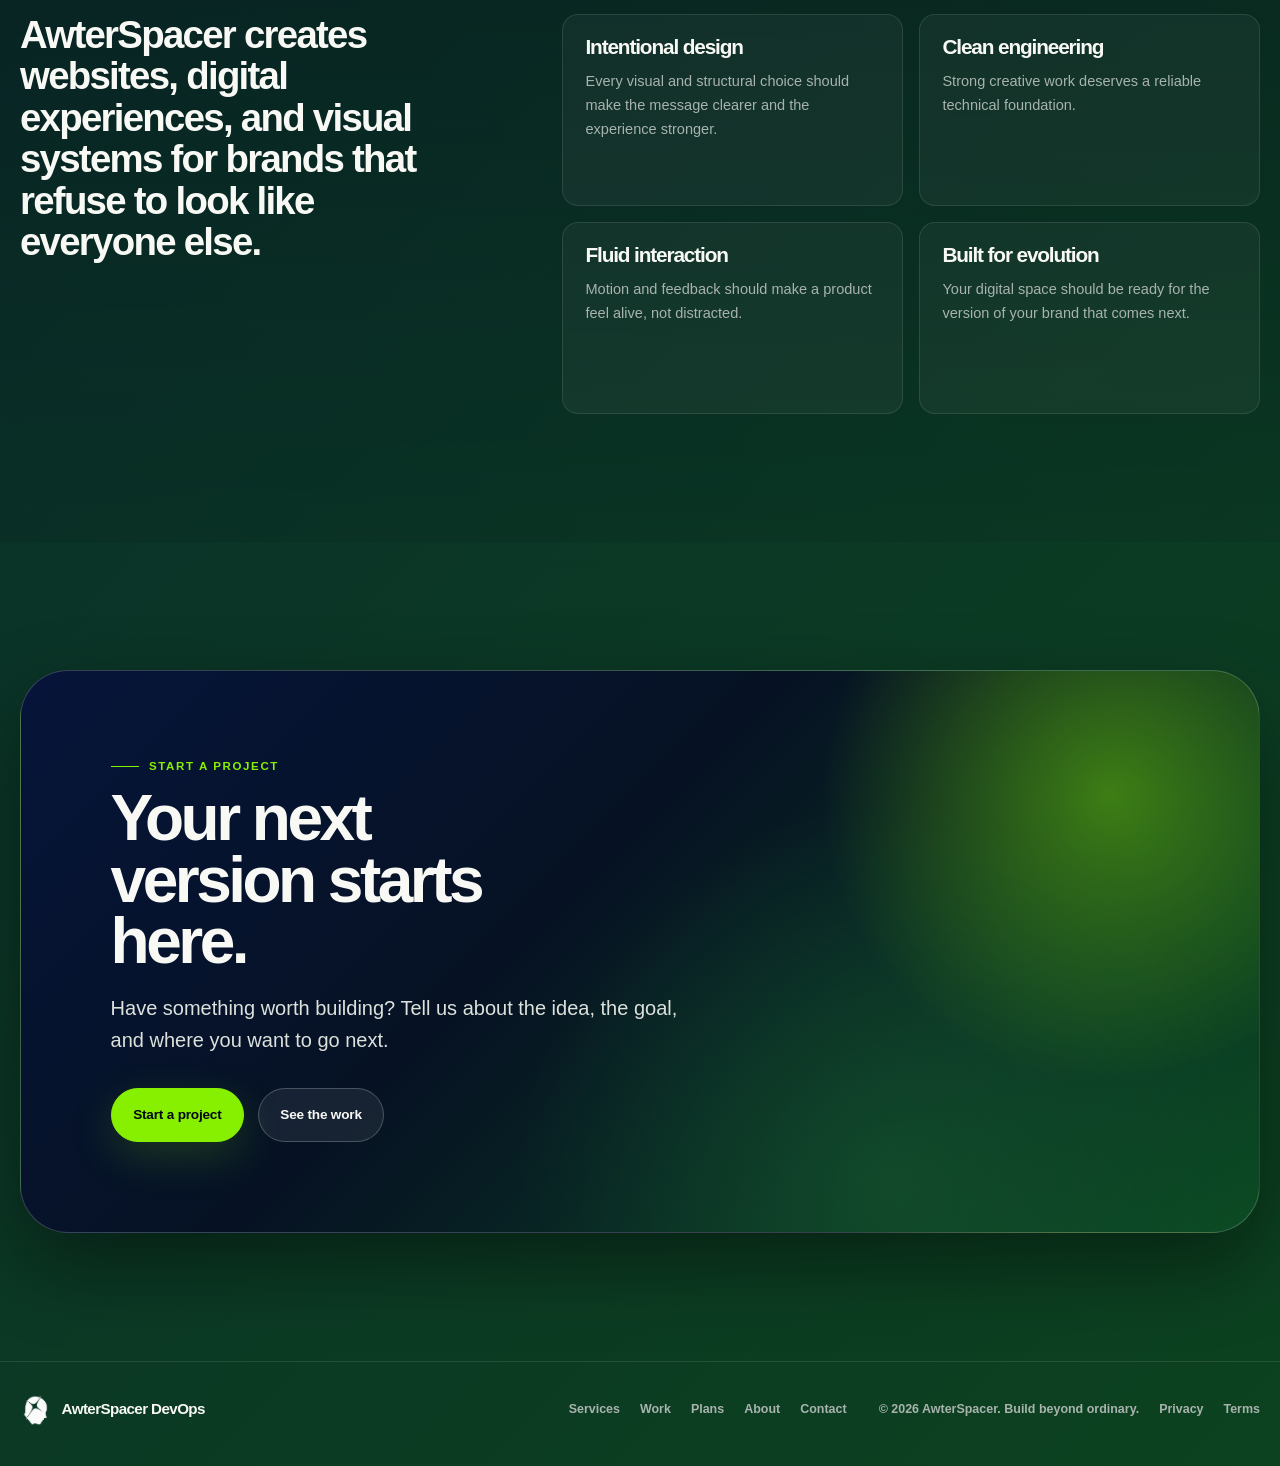
==== commit 58aaa60e: "Update index.html" ====
--- a/index.html
+++ b/index.html
@@ -1,6 +1,3 @@
-Here is the complete, updated `index.html`, including the global cursor/touch light element and every structural change from the latest version.
-
-```html
 <!DOCTYPE html>
 <html lang="en">
 <head>
@@ -42,7 +39,7 @@
         aria-expanded="false"
         aria-controls="primary-menu"
       >
-        Menu
+        More
       </button>
 
       <ul id="primary-menu" class="navigation-links">
@@ -773,4 +770,4 @@
     </div>
   </footer>
 </body>
-</html>+</html>
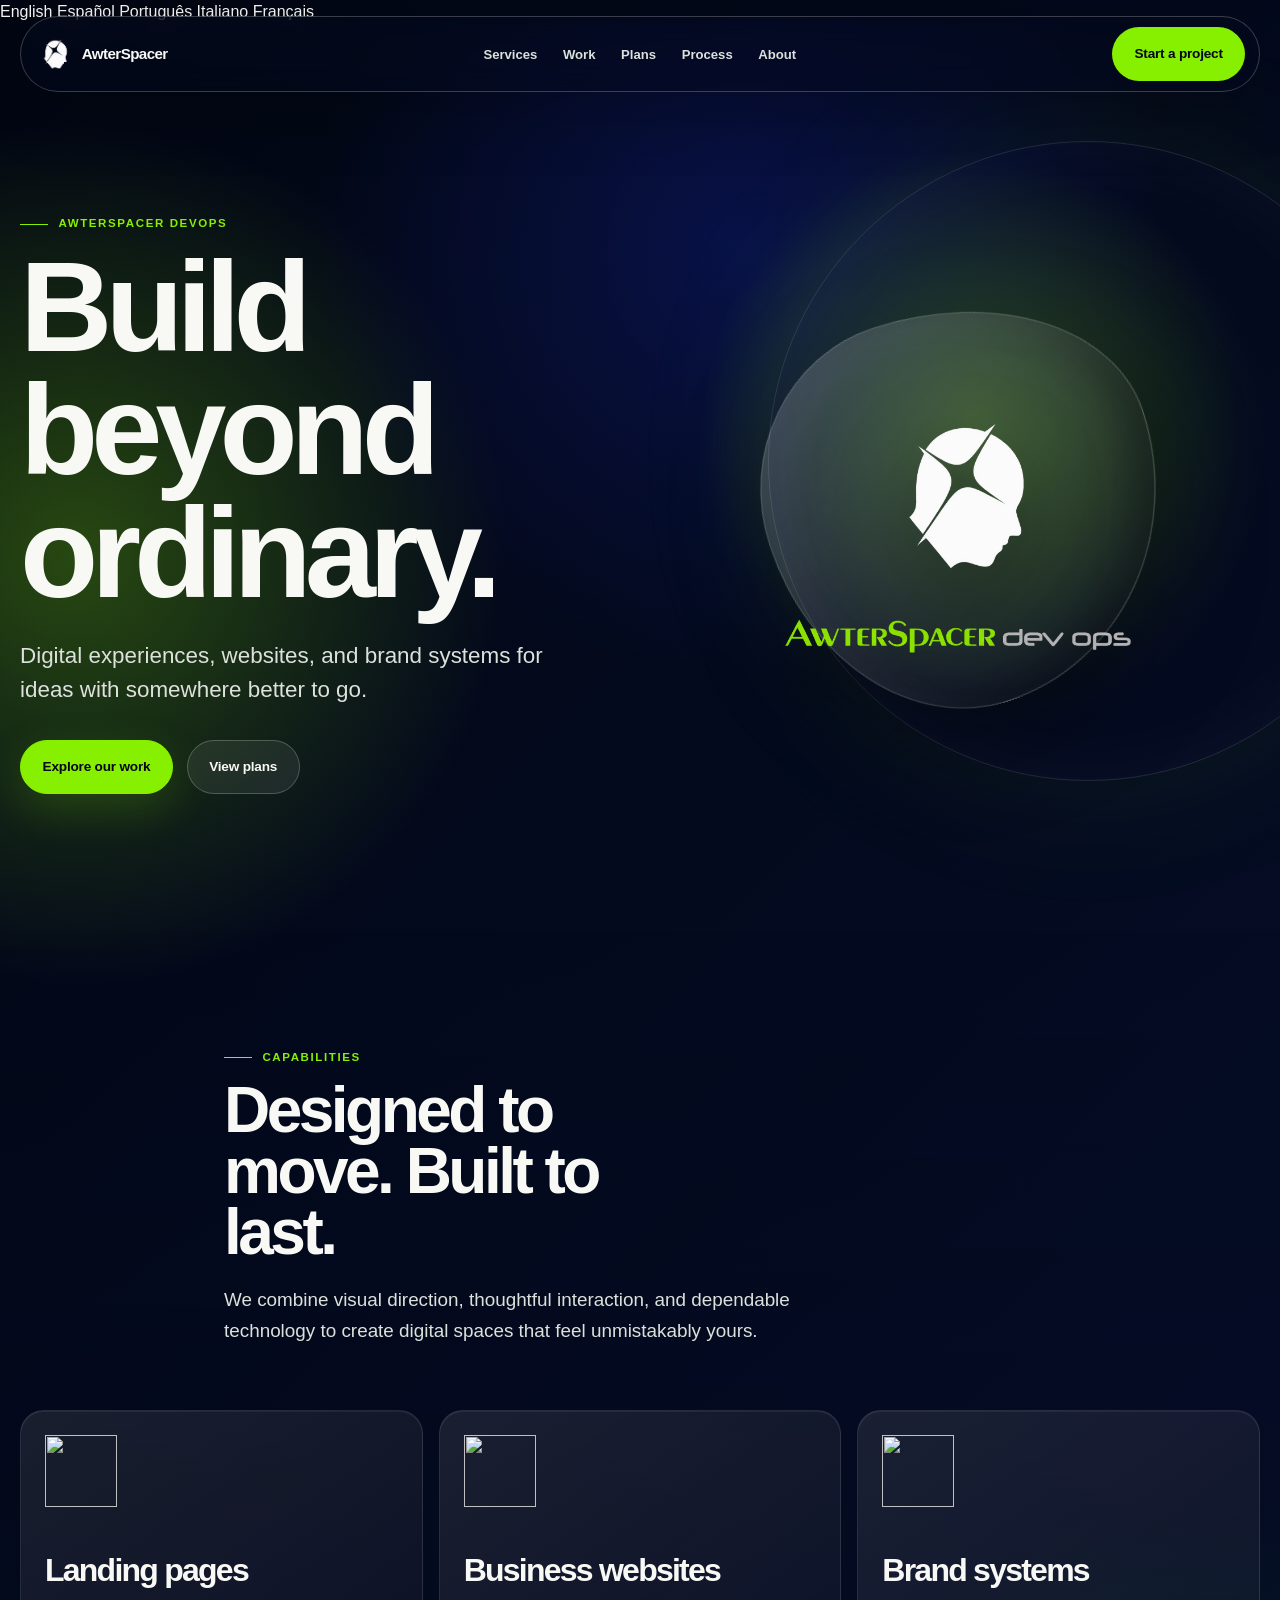
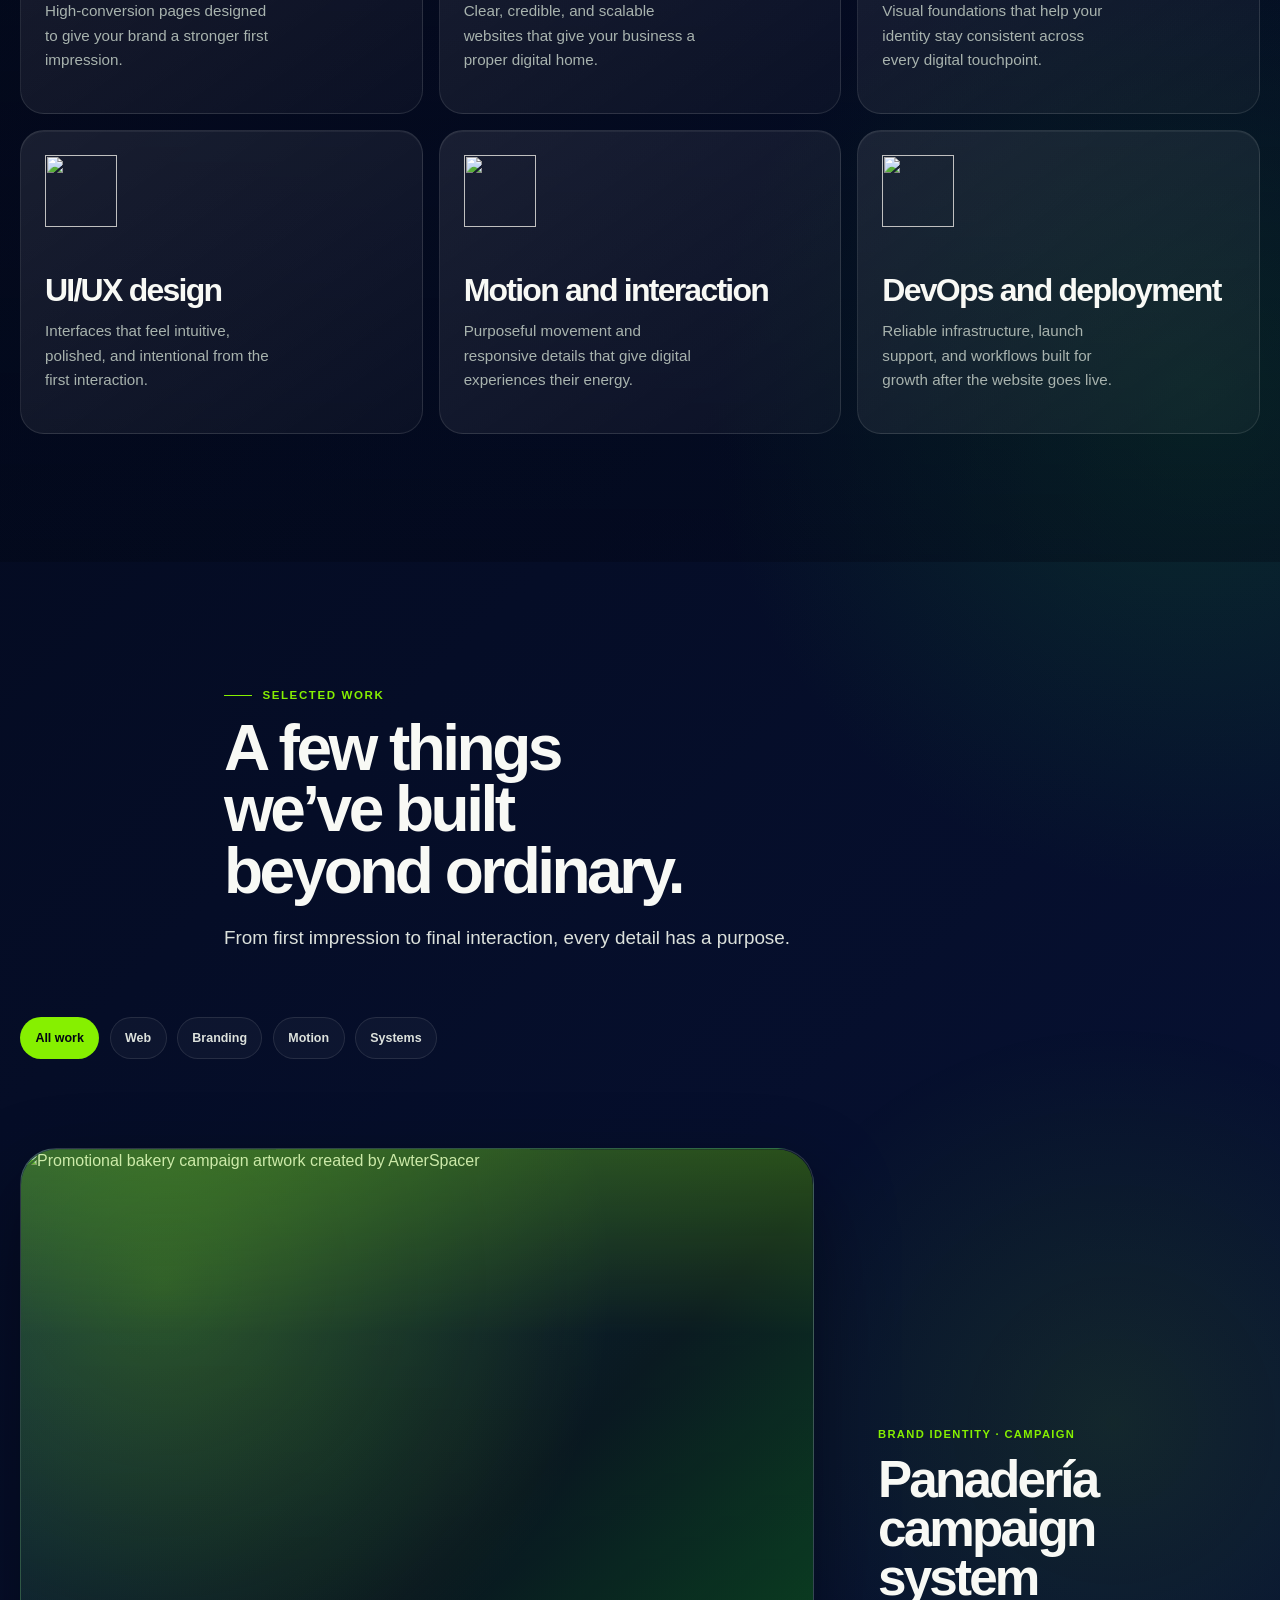
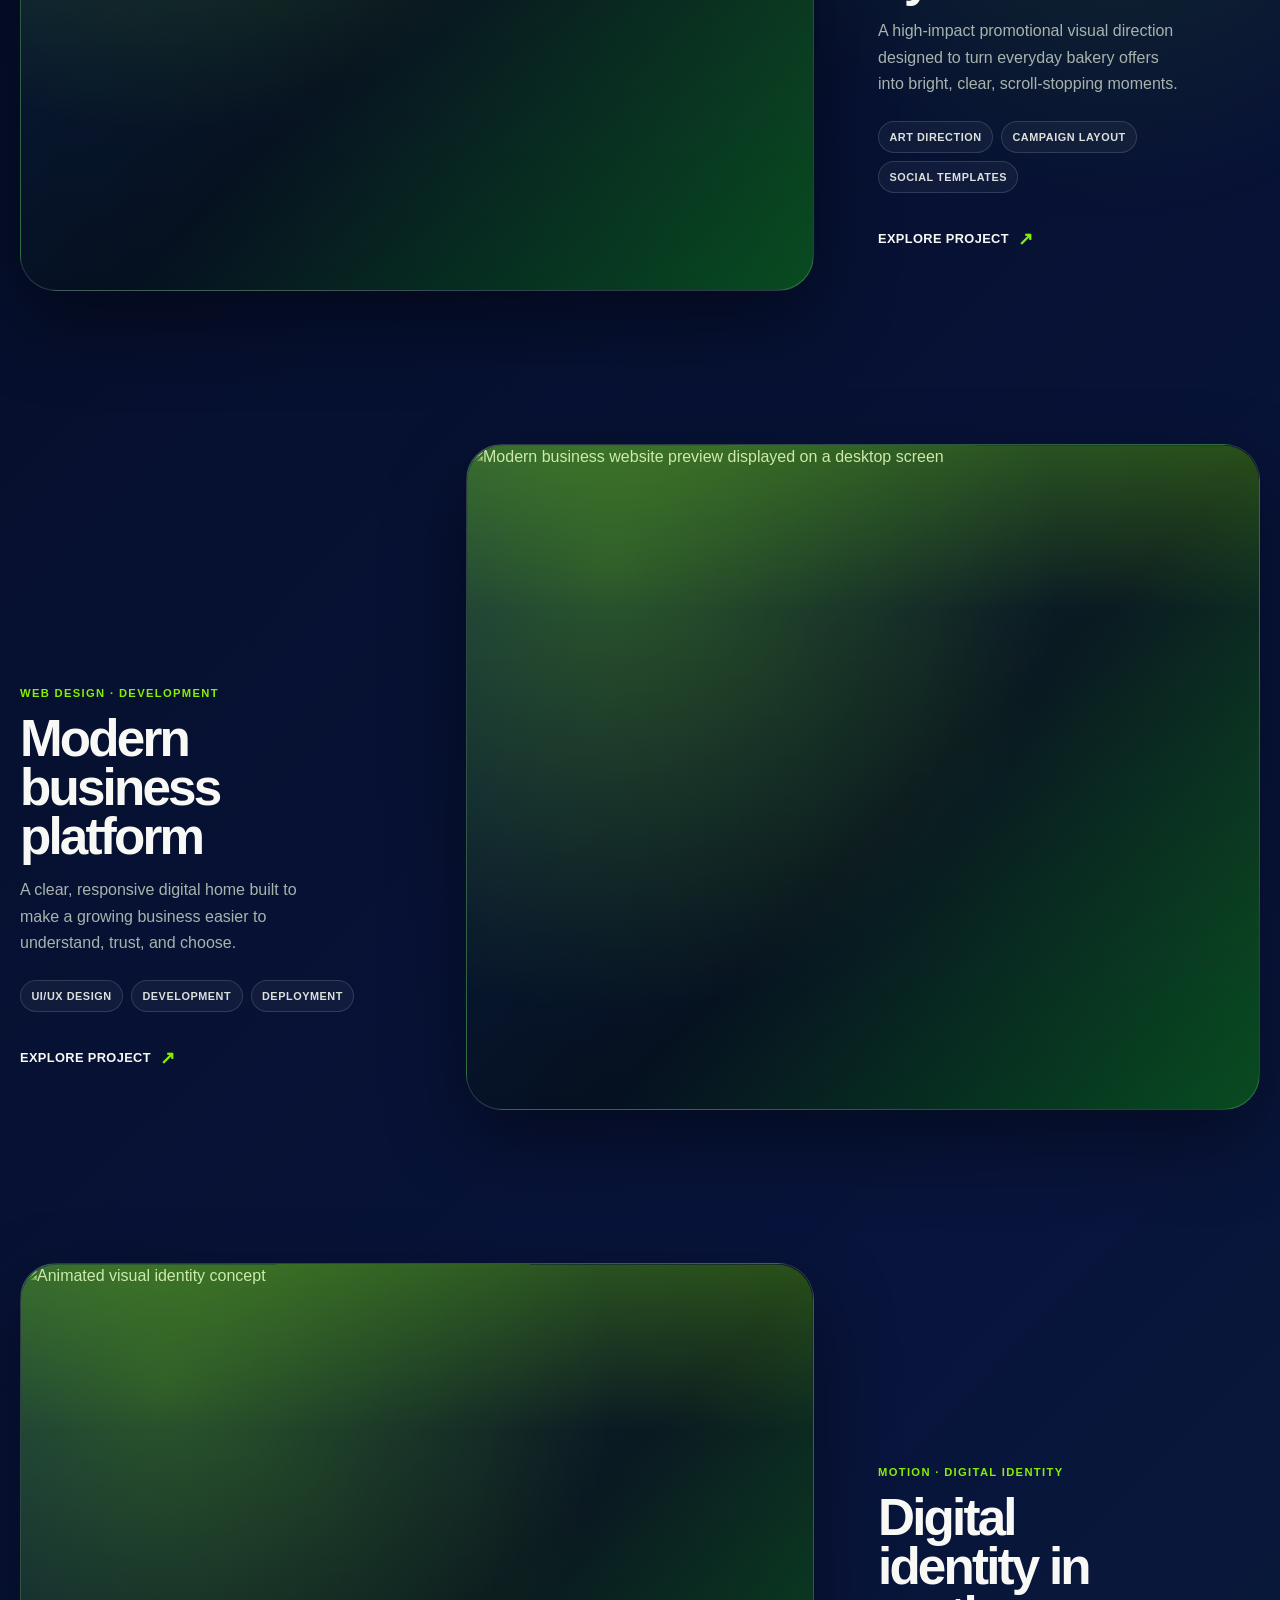
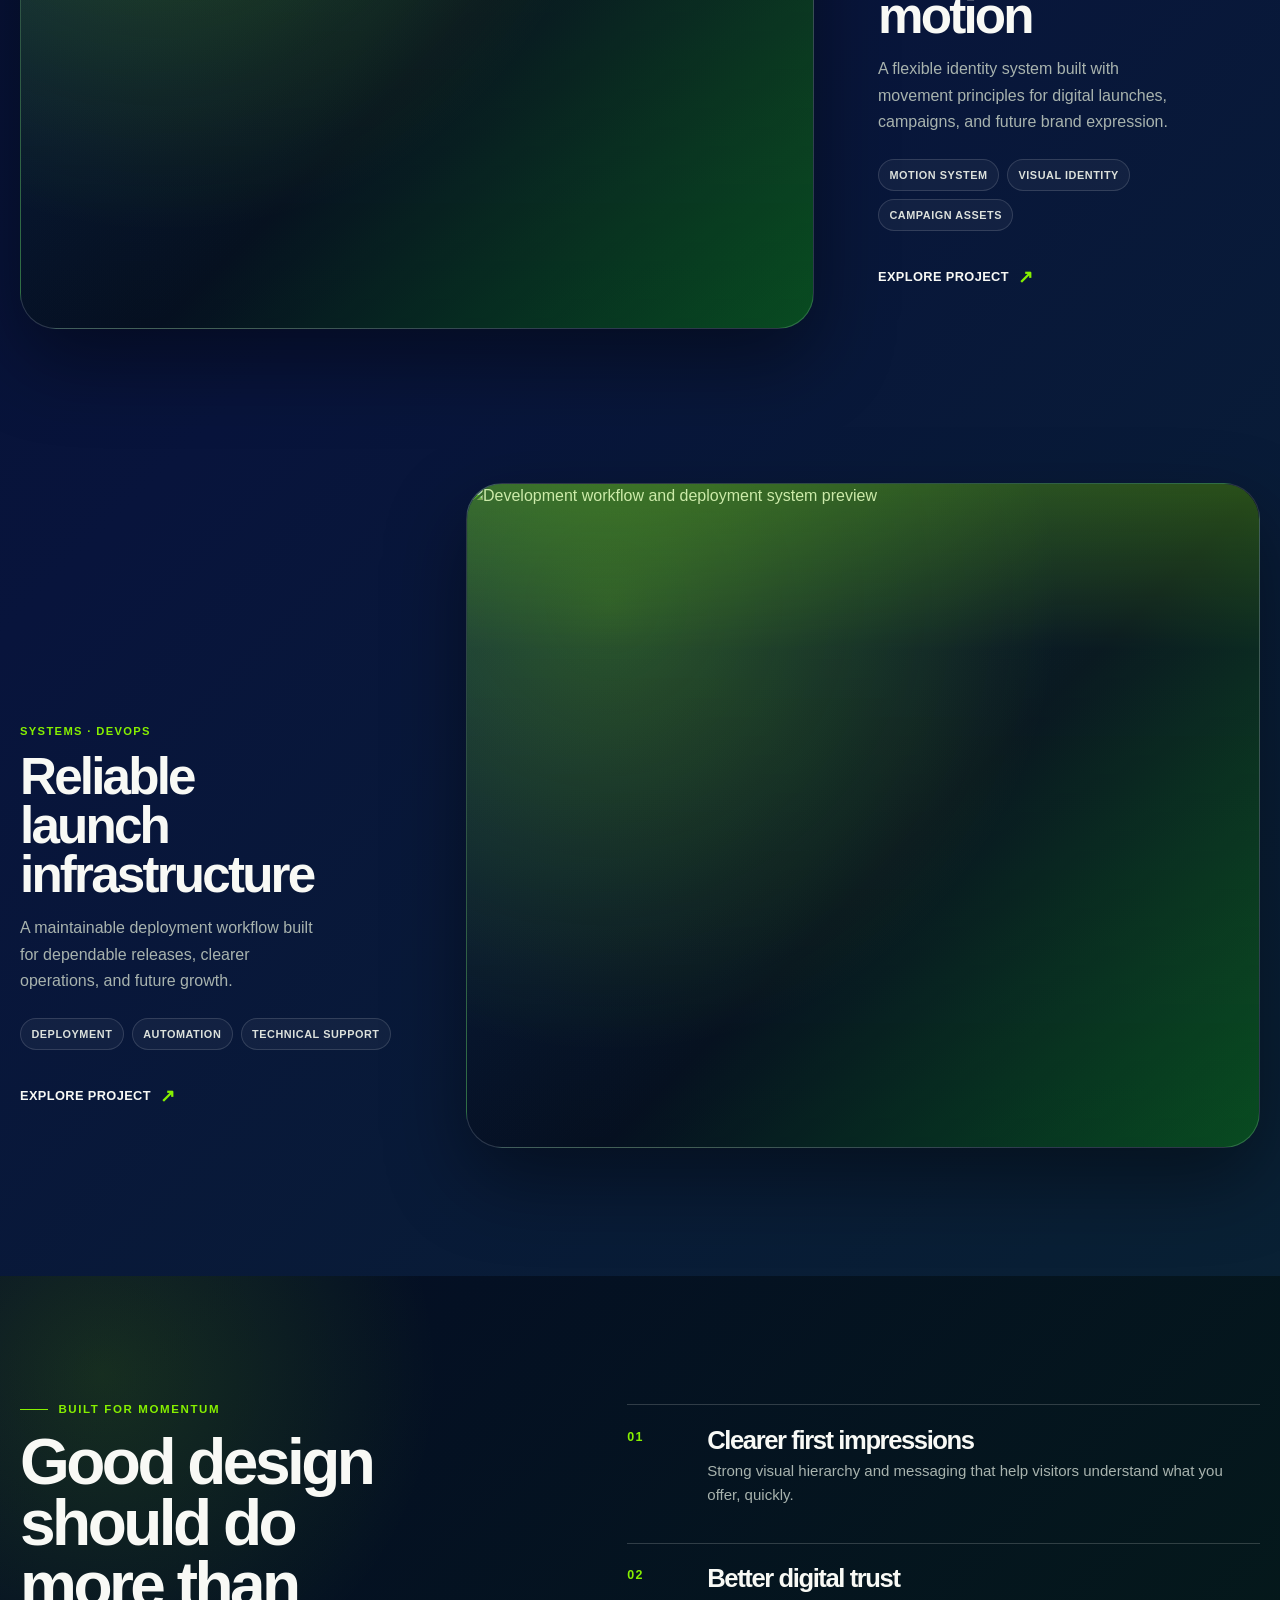
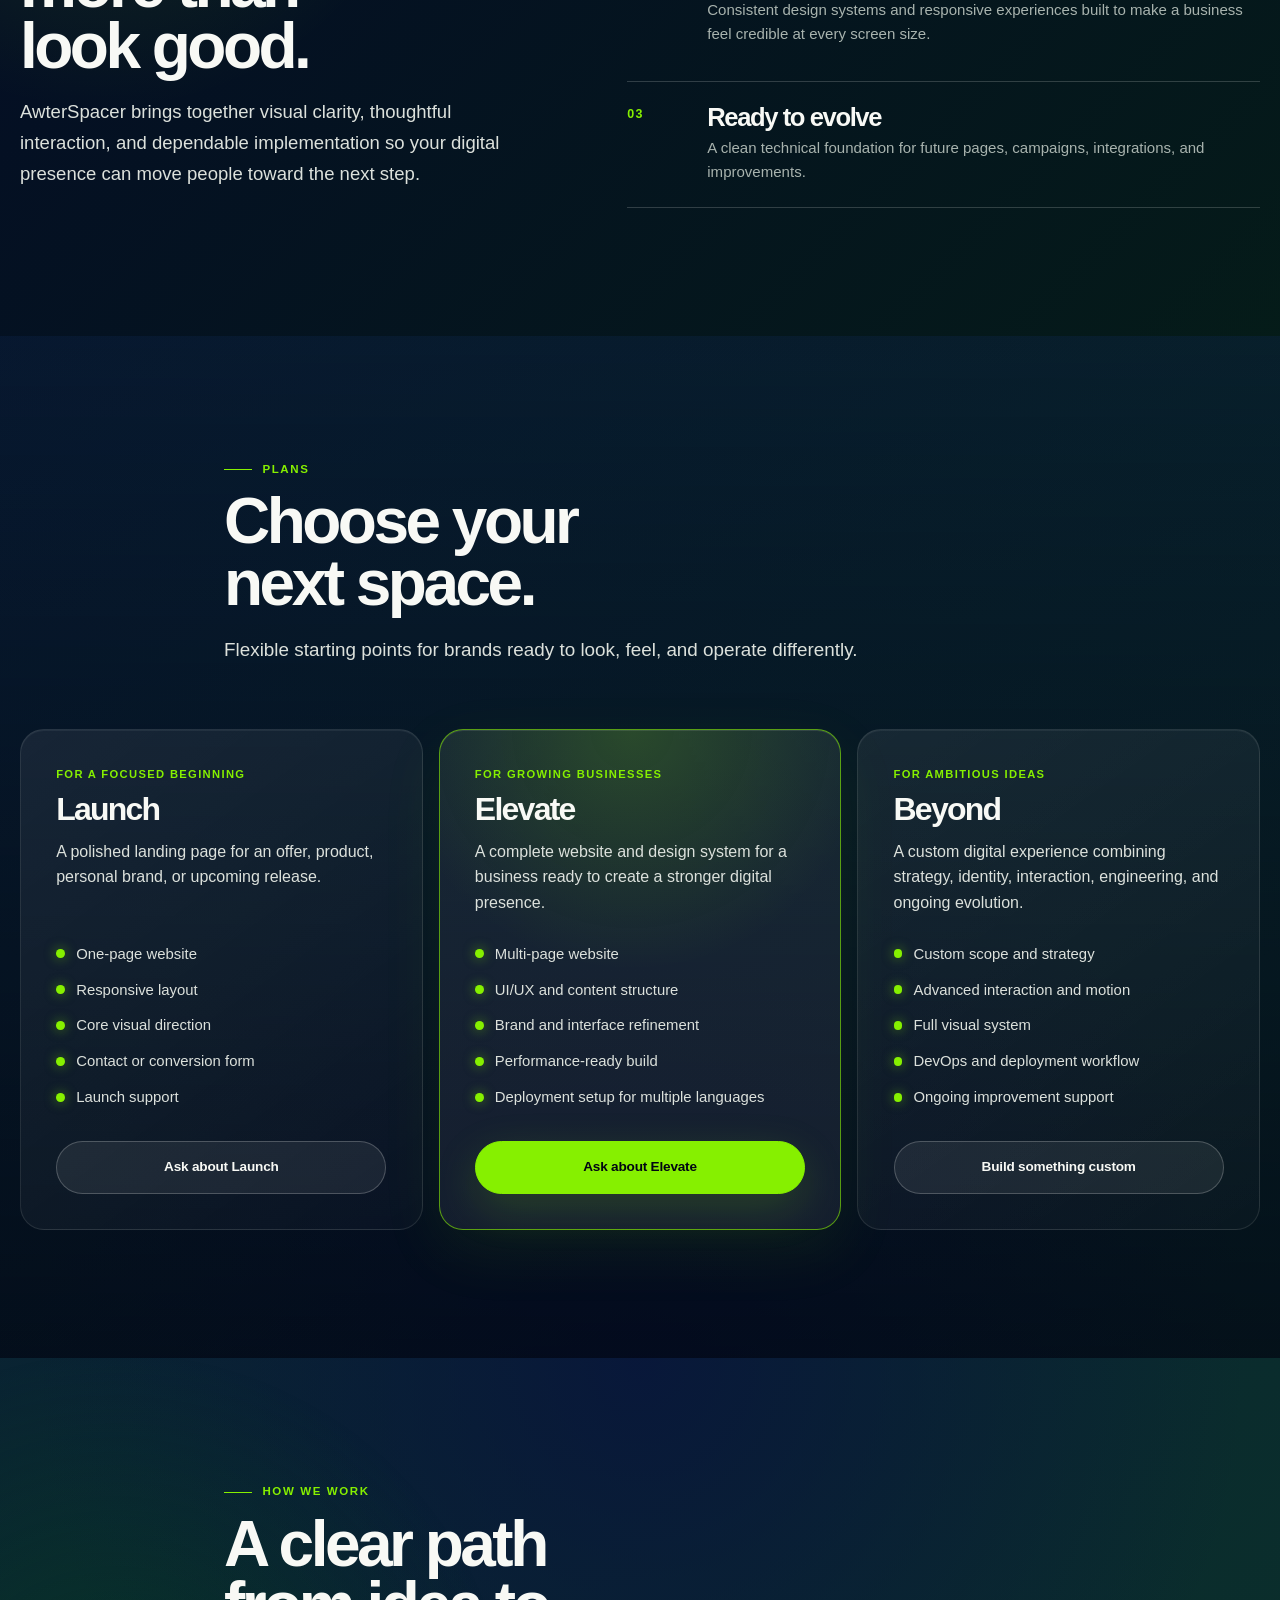
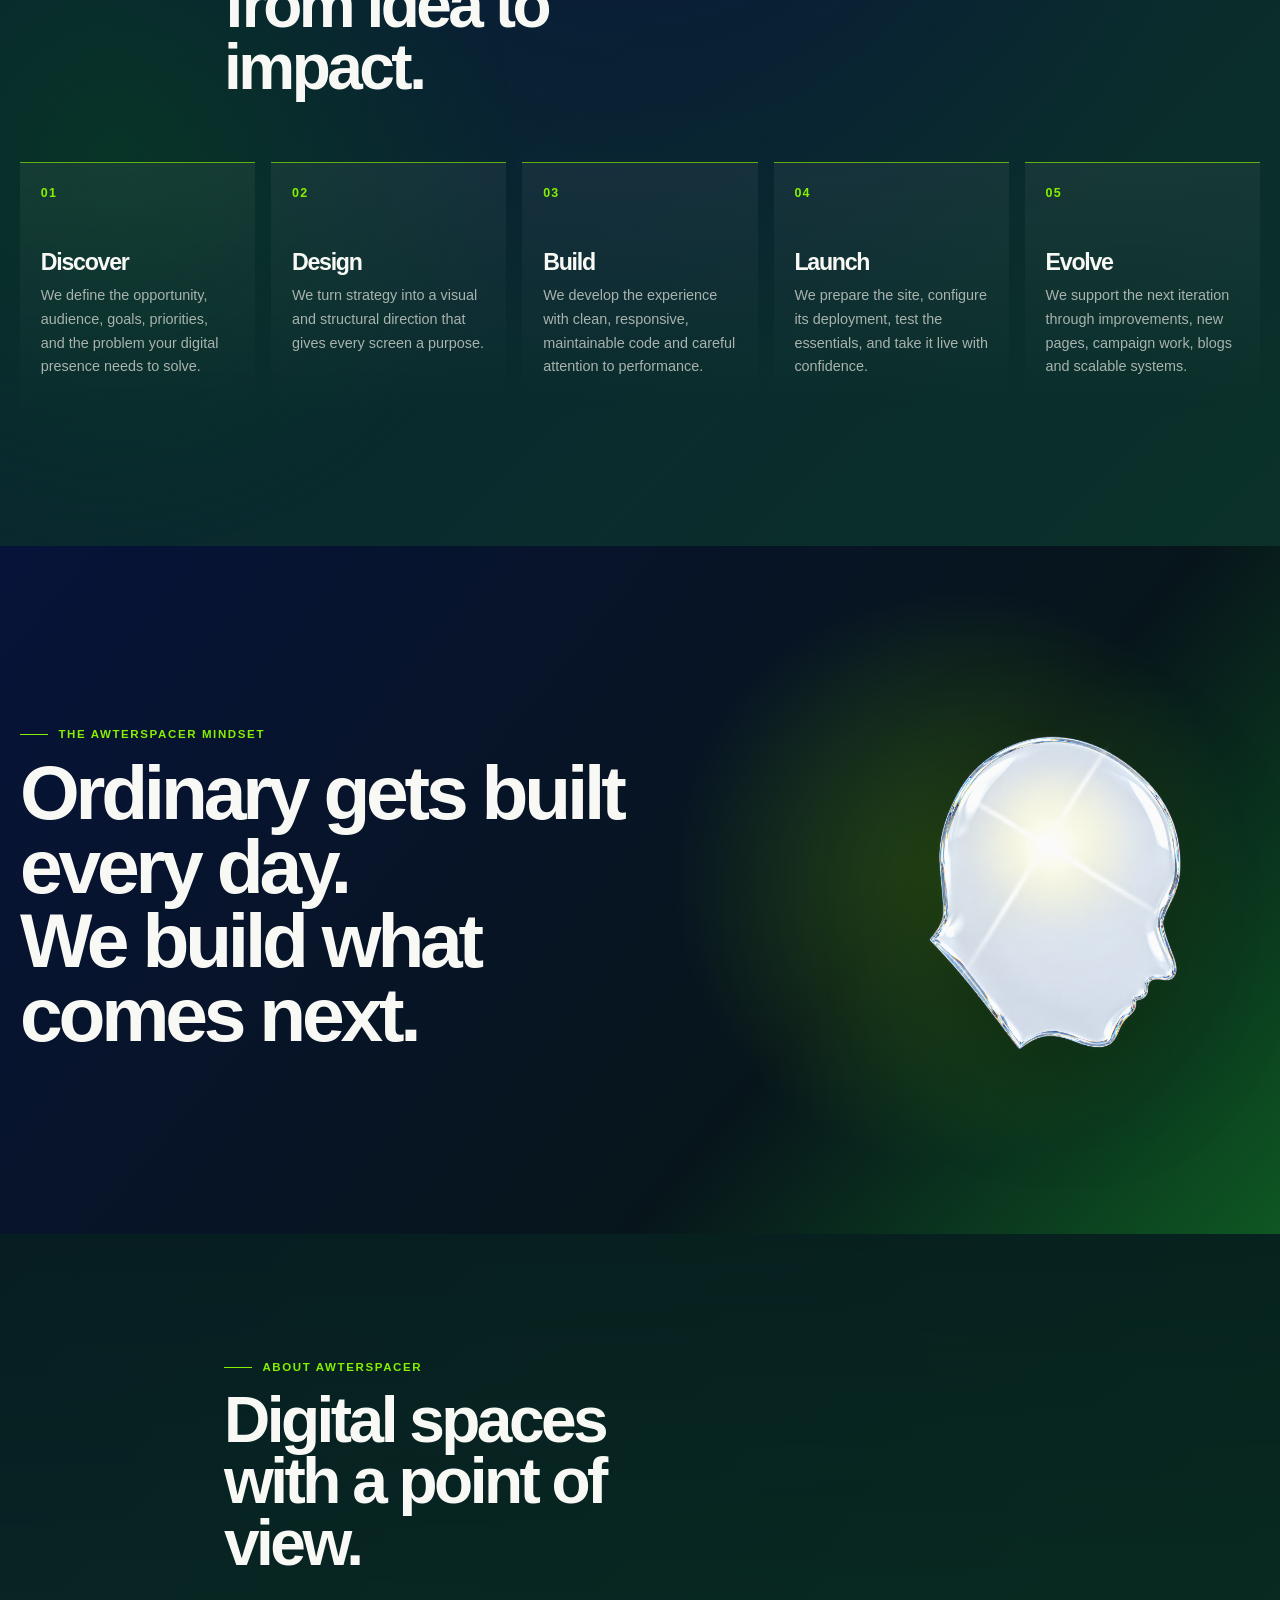
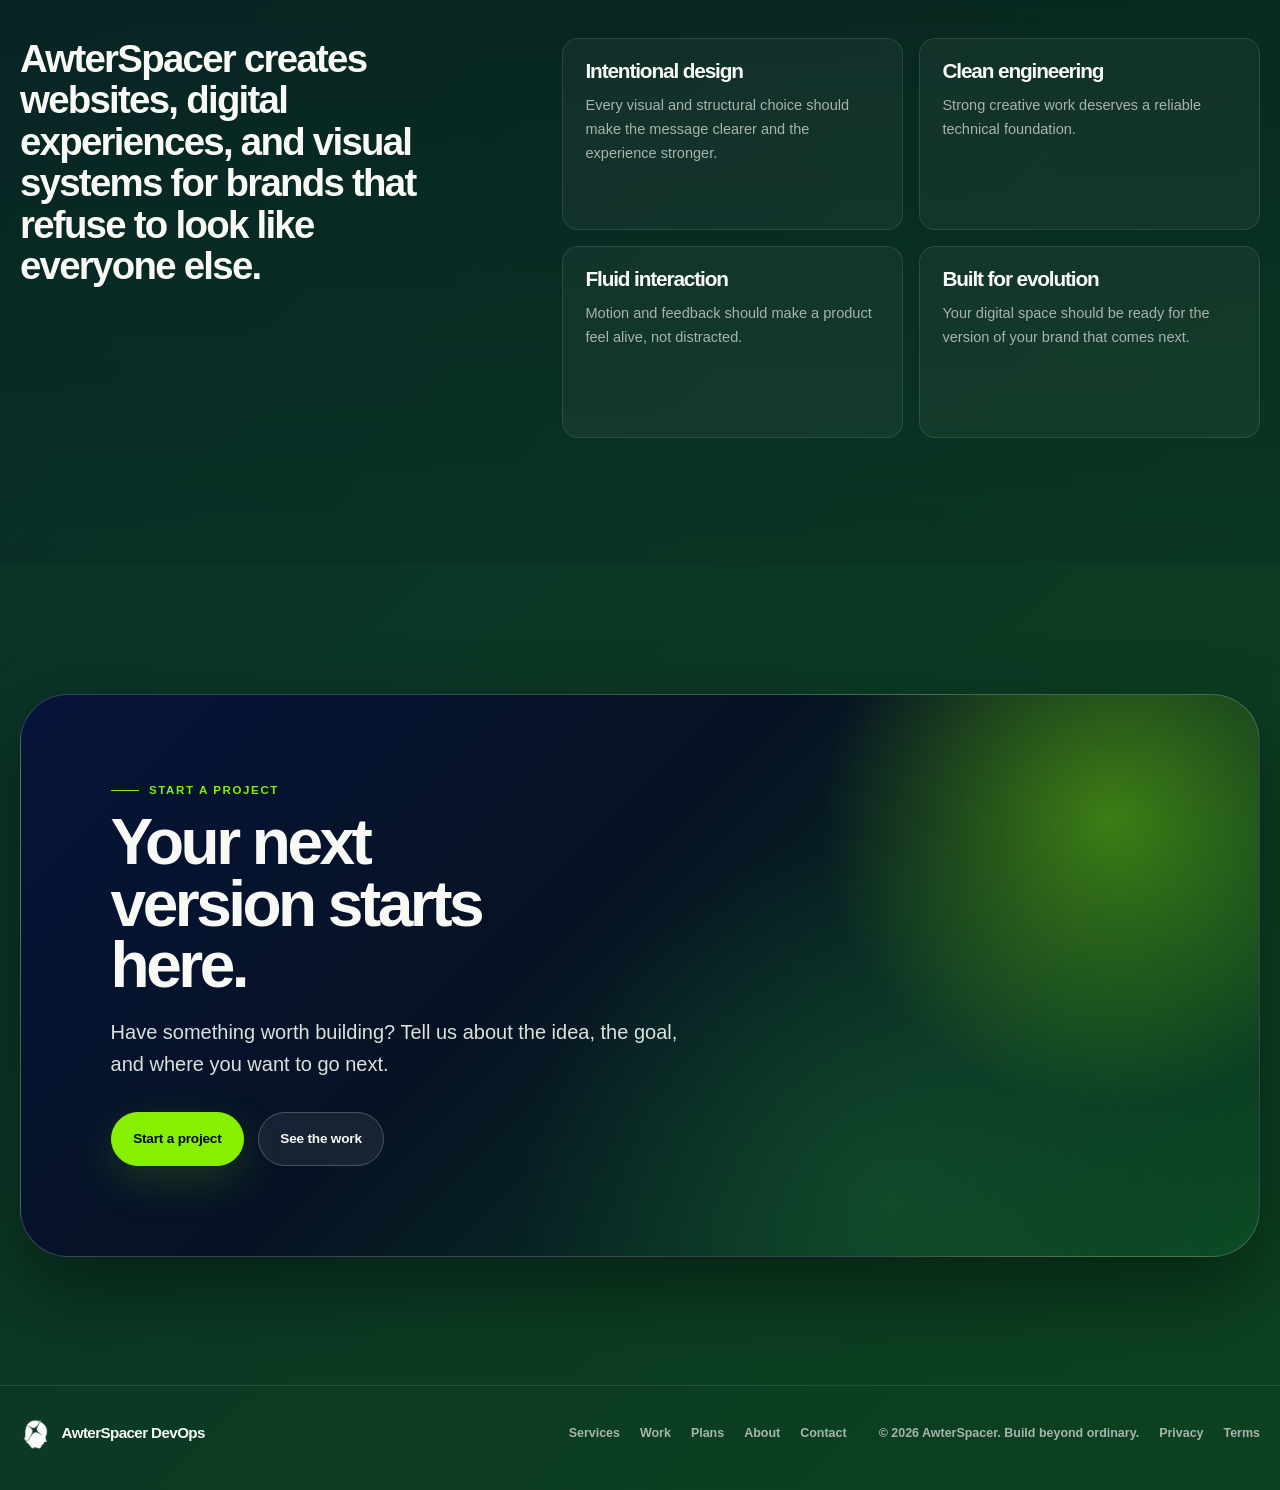
==== commit 952c7b47: "Update index.html" ====
--- a/index.html
+++ b/index.html
@@ -18,6 +18,48 @@
 </head>
 
 <body>
+  <nav class="language-navigation" aria-label="Seleccionar idioma">
+    <a href="home.html" lang="en" hreflang="en">
+      English
+    </a>
+
+    <a
+      href="es/home.html"
+      lang="es"
+      hreflang="es"
+      aria-current="page"
+    >
+      Español
+    </a>
+
+    <a
+      href="pt/home.html"
+      lang="pt"
+      hreflang="pt"
+      aria-current="page"
+    >
+      Português
+    </a>
+
+    <a
+      href="it/home.html"
+      lang="it"
+      hreflang="it"
+      aria-current="page"
+    >
+      Italiano
+    </a>
+
+    <a
+      href="fr/home.html"
+      lang="fr"
+      hreflang="fr"
+      aria-current="page"
+    >
+      Français
+    </a>  
+  </nav>
+  
   <div class="pointer-light" aria-hidden="true"></div>
 
   <header class="site-header">
@@ -75,7 +117,7 @@
       <figure class="hero-visual">
         <img
           src="images/image-hero-logo.png"
-          alt="AwterSpacer abstract head and starburst mark"
+          alt="AwterSpacer Symbol"
           width="500"
           height="500"
           fetchpriority="high"
@@ -222,7 +264,11 @@
         </p>
       </div>
 
-      <div class="work-filters" aria-label="Portfolio categories">
+      <div
+        class="work-filters"
+        role="group"
+        aria-label="Portfolio Categories"
+      >
         <button
           class="is-active"
           type="button"
@@ -273,12 +319,12 @@
           <a
             class="work-scene-link"
             href="#contact"
-            aria-label="Ask about the Panadería campaign system project"
+            aria-label="Ask about the Bakery Campaign System project"
           >
             <div class="work-scene-media">
               <div class="work-scene-image-wrap">
                 <img
-                  src="images/image1.jpg"
+                  src="images/image-work1.jpg"
                   alt="Promotional bakery campaign artwork created by AwterSpacer"
                   width="900"
                   height="1200"
@@ -546,7 +592,7 @@
             <li>UI/UX and content structure</li>
             <li>Brand and interface refinement</li>
             <li>Performance-ready build</li>
-            <li>Deployment setup</li>
+            <li>Deployment setup for multiple languages</li>
           </ul>
 
           <a class="button button-primary" href="#contact">
@@ -642,7 +688,7 @@
 
           <p>
             We support the next iteration through improvements, new pages,
-            campaign work, and scalable systems.
+            campaign work, blogs and scalable systems.
           </p>
         </li>
       </ol>
@@ -732,7 +778,7 @@
         </p>
 
         <div class="contact-actions">
-          <a class="button button-primary" href="mailto:hello@awterspacer.com">
+          <a class="button button-primary" href="mailto:awterspacer@gmail.com">
             Start a project
           </a>
 
--- a/styles.css
+++ b/styles.css
@@ -1,6 +1,6 @@
 /* =========================================================
    AwterSpacer — styles.css
-   Complete visual, responsive, and motion foundation
+   Complete visual, responsive, interaction, and motion system
    ========================================================= */
 
 /* -------------------------
@@ -21,8 +21,6 @@
   --color-muted: #a8b3ae;
   --color-border: rgba(248, 249, 245, 0.22);
   --color-border-soft: rgba(248, 249, 245, 0.1);
-  --color-glass: rgba(255, 255, 255, 0.07);
-  --color-glass-strong: rgba(255, 255, 255, 0.11);
 
   --font-sans: Arial, Helvetica, sans-serif;
   --font-display: Arial, Helvetica, sans-serif;
@@ -142,7 +140,62 @@
 }
 
 /* -------------------------
-   3. Typography and layout
+   3. Global pointer / touch light
+------------------------- */
+
+.pointer-light {
+  position: fixed;
+  z-index: 5;
+  top: 0;
+  left: 0;
+  width: 32rem;
+  aspect-ratio: 1;
+  border-radius: 50%;
+  opacity: 0;
+  background:
+    radial-gradient(
+      circle,
+      rgba(174, 255, 30, 0.16) 0%,
+      rgba(134, 240, 0, 0.09) 20%,
+      rgba(21, 91, 54, 0.05) 43%,
+      rgba(2, 6, 18, 0) 70%
+    );
+  mix-blend-mode: screen;
+  pointer-events: none;
+  transform: translate3d(-50%, -50%, 0) scale(0.72);
+  transition:
+    opacity 280ms ease,
+    transform 680ms var(--ease-out-expo);
+  will-change: transform, opacity;
+}
+
+.pointer-light.is-visible {
+  opacity: 1;
+  transform: translate3d(-50%, -50%, 0) scale(1);
+}
+
+.pointer-light.is-featured {
+  width: 38rem;
+  background:
+    radial-gradient(
+      circle,
+      rgba(174, 255, 30, 0.2) 0%,
+      rgba(134, 240, 0, 0.11) 22%,
+      rgba(19, 93, 55, 0.06) 46%,
+      rgba(2, 6, 18, 0) 72%
+    );
+}
+
+.pointer-light.is-touching {
+  opacity: 0.9;
+  transform: translate3d(-50%, -50%, 0) scale(0.82);
+  transition:
+    opacity 80ms ease,
+    transform 120ms var(--ease-out-smooth);
+}
+
+/* -------------------------
+   4. Typography and layout
 ------------------------- */
 
 h1,
@@ -233,12 +286,12 @@
 }
 
 /* -------------------------
-   4. Header and navigation
+   5. Header and navigation
 ------------------------- */
 
 .site-header {
   position: absolute;
-  z-index: 20;
+  z-index: 30;
   top: 0;
   right: 0;
   left: 0;
@@ -338,17 +391,12 @@
 }
 
 .nav-contact-link {
-  display: inline-flex;
-  align-items: center;
-  justify-content: center;
   min-height: 2.85rem;
   padding: 0.65rem 1rem;
   border: 1px solid rgba(134, 240, 0, 0.5);
-  border-radius: var(--radius-pill);
   color: var(--color-night-deep);
   background: var(--color-lime);
   font-size: 0.8rem;
-  font-weight: 800;
   white-space: nowrap;
 }
 
@@ -363,7 +411,7 @@
 }
 
 /* -------------------------
-   5. Buttons
+   6. Buttons
 ------------------------- */
 
 .button,
@@ -427,14 +475,8 @@
   box-shadow: 0 1rem 2.5rem rgba(0, 0, 0, 0.18);
 }
 
-.nav-contact-link:hover,
-.nav-contact-link:focus-visible {
-  background: var(--color-lime-bright);
-  box-shadow: 0 0.9rem 2.4rem rgba(134, 240, 0, 0.25);
-}
-
-/* -------------------------
-   6. Hero
+/* -------------------------
+   7. Hero
 ------------------------- */
 
 .hero-section {
@@ -590,7 +632,7 @@
 }
 
 /* -------------------------
-   7. Services
+   8. Services
 ------------------------- */
 
 .services-section {
@@ -658,7 +700,7 @@
 }
 
 /* -------------------------
-   8. Work filters
+   9. Work filters
 ------------------------- */
 
 .work-section {
@@ -700,15 +742,14 @@
   transform: translateY(-0.12rem);
 }
 
-.work-filters button.is-active,
-.work-filters button:first-child.is-active {
+.work-filters button.is-active {
   border-color: rgba(134, 240, 0, 0.65);
   color: var(--color-night-deep);
   background: var(--color-lime);
 }
 
 /* -------------------------
-   9. Editorial work scenes
+   10. Editorial work scenes
 ------------------------- */
 
 .work-scenes {
@@ -904,7 +945,7 @@
 }
 
 /* -------------------------
-   10. Proof section
+   11. Proof section
 ------------------------- */
 
 .proof-section {
@@ -982,7 +1023,7 @@
 }
 
 /* -------------------------
-   11. Plans
+   12. Plans
 ------------------------- */
 
 .plans-section {
@@ -1091,7 +1132,7 @@
 }
 
 /* -------------------------
-   12. Process
+   13. Process
 ------------------------- */
 
 .process-section {
@@ -1145,7 +1186,7 @@
 }
 
 /* -------------------------
-   13. Statement
+   14. Statement
 ------------------------- */
 
 .statement-section {
@@ -1174,13 +1215,33 @@
 }
 
 .statement-section > img {
+  display: block;
   justify-self: center;
   width: min(100%, 21rem);
+  height: auto;
+  max-height: none;
+  object-fit: contain;
+  object-position: center;
   filter: drop-shadow(0 1.75rem 3.5rem rgba(0, 0, 0, 0.4));
 }
 
-/* -------------------------
-   14. About
+@media (max-width: 760px){
+  .statement-section {
+    grid-template-columns: 1fr;
+    gap: 2rem;
+    min-height: auto;
+  }
+  
+  .statement-section > img {
+    justify-self: center;
+    width: min(72vw, 22rem);
+    height: auto;
+    max-height: none;
+  }
+}
+
+/* -------------------------
+   15. About
 ------------------------- */
 
 .about-section {
@@ -1248,7 +1309,7 @@
 }
 
 /* -------------------------
-   15. Contact
+   16. Contact
 ------------------------- */
 
 .contact-section {
@@ -1296,7 +1357,7 @@
 }
 
 /* -------------------------
-   16. Footer
+   17. Footer
 ------------------------- */
 
 .site-footer {
@@ -1342,7 +1403,7 @@
 }
 
 /* -------------------------
-   17. Reveal system
+   18. Scroll reveal states
 ------------------------- */
 
 .section-heading,
@@ -1389,12 +1450,99 @@
 }
 
 /* -------------------------
-   18. Mobile navigation
+   19. Tablet layout
+------------------------- */
+
+@media (max-width: 1000px) {
+  .navigation-links {
+    gap: 0.9rem;
+  }
+
+  .hero-section {
+    grid-template-columns: minmax(0, 1fr) minmax(16rem, 0.7fr);
+  }
+
+  .services-grid,
+  .plans-grid {
+    grid-template-columns: repeat(2, minmax(0, 1fr));
+  }
+
+  .plan-card:last-child {
+    grid-column: span 2;
+  }
+
+  .process-list {
+    grid-template-columns: repeat(3, minmax(0, 1fr));
+  }
+
+  .statement-section {
+    min-height: 35rem;
+  }
+
+  .site-footer {
+    grid-template-columns: 1fr auto;
+  }
+
+  .footer-legal {
+    grid-column: 1 / -1;
+    justify-content: flex-start;
+  }
+}
+
+/* -------------------------
+   20. Mobile layout and menu
 ------------------------- */
 
 @media (max-width: 760px) {
+  :root {
+    --page-padding: 1rem;
+  }
+
   body.is-menu-open {
     overflow: hidden;
+  }
+
+  section {
+    padding-top: 4.75rem;
+    padding-bottom: 4.75rem;
+  }
+
+  .pointer-light {
+    width: 16rem;
+    mix-blend-mode: normal;
+    background:
+      radial-gradient(
+        circle,
+        rgba(174, 255, 30, 0.22) 0%,
+        rgba(134, 240, 0, 0.1) 26%,
+        rgba(2, 6, 18, 0) 68%
+      );
+  }
+
+  .pointer-light.is-featured {
+    width: 18rem;
+  }
+
+  .site-header {
+    padding-top: 0.8rem;
+  }
+
+  .main-navigation {
+    min-height: 4.2rem;
+    padding: 0.55rem 0.75rem 0.55rem 1rem;
+  }
+
+  .brand-link span,
+  .nav-contact-link {
+    display: none;
+  }
+
+  .menu-toggle {
+    display: inline-flex;
+  }
+
+  .navigation-links {
+    display: none;
   }
 
   .navigation-links.is-menu-open {
@@ -1444,95 +1592,6 @@
     background: var(--color-lime);
   }
 
-  @keyframes mobile-menu-in {
-    from {
-      opacity: 0;
-      transform: translateY(-0.75rem) scale(0.98);
-    }
-
-    to {
-      opacity: 1;
-      transform: translateY(0) scale(1);
-    }
-  }
-}
-
-/* -------------------------
-   19. Tablet layout
-------------------------- */
-
-@media (max-width: 1000px) {
-  .navigation-links {
-    gap: 0.9rem;
-  }
-
-  .hero-section {
-    grid-template-columns: minmax(0, 1fr) minmax(16rem, 0.7fr);
-  }
-
-  .services-grid,
-  .plans-grid {
-    grid-template-columns: repeat(2, minmax(0, 1fr));
-  }
-
-  .plan-card:last-child {
-    grid-column: span 2;
-  }
-
-  .process-list {
-    grid-template-columns: repeat(3, minmax(0, 1fr));
-  }
-
-  .statement-section {
-    min-height: 35rem;
-  }
-
-  .site-footer {
-    grid-template-columns: 1fr auto;
-  }
-
-  .footer-legal {
-    grid-column: 1 / -1;
-    justify-content: flex-start;
-  }
-}
-
-/* -------------------------
-   20. Mobile layout
-------------------------- */
-
-@media (max-width: 760px) {
-  :root {
-    --page-padding: 1rem;
-  }
-
-  section {
-    padding-top: 4.75rem;
-    padding-bottom: 4.75rem;
-  }
-
-  .site-header {
-    padding-top: 0.8rem;
-  }
-
-  .main-navigation {
-    min-height: 4.2rem;
-    padding: 0.55rem 0.75rem 0.55rem 1rem;
-  }
-
-  .brand-link span,
-  .nav-contact-link {
-    display: none;
-  }
-
-  .menu-toggle {
-    display: inline-flex;
-  }
-
-  .navigation-links {
-    display: none;
-  }
-
   .hero-section {
     grid-template-columns: 1fr;
     gap: 2rem;
@@ -1658,6 +1717,18 @@
   .footer-legal {
     justify-content: flex-start;
   }
+
+  @keyframes mobile-menu-in {
+    from {
+      opacity: 0;
+      transform: translateY(-0.75rem) scale(0.98);
+    }
+
+    to {
+      opacity: 1;
+      transform: translateY(0) scale(1);
+    }
+  }
 }
 
 /* -------------------------
@@ -1703,103 +1774,10 @@
 }
 
 /* -------------------------
-   22. Reduced motion
+   22. Reduced-motion support
 ------------------------- */
 
 @media (prefers-reduced-motion: reduce) {
-  .pointer-light {
-    position: fixed;
-    z-index: 5;
-    top: 0;
-    left: 0;
-    width: 32rem;
-    aspect-radio: 1;
-    border-ratio: 50%;
-    opacity: 0;
-    background:
-      radial-gradient(
-        circle,
-        rgba(174, 255, 30, 0.16) 0%,
-        rgba(134, 240, 0, 0.09) 20%,
-        rgba(212, 91, 54, 0.05) 43%,
-        rgba(2, 6, 18, 0) 70%
-      );
-    mix-blend-mode: screen;
-    pointer-events: none;
-    transform: translate3d(-50%, -50%, 0) scale(0.72);
-    transition:
-      opacity 280ms ease,
-      transform 680ms var(--ease-out-expo);
-    will-change: transform, opacity;
-  }
-  
-  .pointer-light.is-visible {
-    opacity: 1;
-    transform: translate3d(-50%, -50%, 0) scale(1);
-  }
-
-  .pointer-light.is-featured {
-    width: 38rem;
-    background:
-      radial-gradient(
-        circle,
-        rgba(174, 255, 30, 0.2) 0%,
-        rgba(134, 240, 0, 0.11) 22%,
-        rgba(19, 93, 55, 0.06) 46%,
-        rgba(2, 6, 18, 0) 72%
-      );
-   
-  }
-  
-  /*
-    Prevent the fixed light from covering navigation text and
-    interactive controls visually. It remains behind these UI layers.
-  */
-
-  .site-header {
-    z-index: 30;
-  }
-  
-  .main-navigation,
-  .button,
-  .nav-contact-link,
-  .work-filters button {
-    position: relative;
-    z-index: 1;
-  }
-  /* Touch contact pulse */
-
-  .pointer-light.is-touching {
-    opacity: 0.9;
-    transform: translate3d(-50%, -50%, 0) scale(0.82);
-    transition:
-      opacity 80ms ease,
-      transform 120ms var(--ease-out-smooth);
-  }
-
-  @media (hover: none), (pointer:coarse) {
-    .pointer-light {
-      width: 16rem;
-      mix-blend-mode: normal;
-      background:
-        radial-gradient(
-          circle,
-          rgba(174, 255, 30, 0.22) 0%,
-          rgba(134, 240, 0, 0.1) 26%,
-          rgba(2, 6, 18, 0) 68%
-        );
-    }
-     
-    .pointer-light.is-featured {
-      width: 18rem;
-    }
-  }
-  @media (prefers-reduced-motion: reduce) {
-    .pointer-light {
-      display: none;
-    }
-  }
-   
   *,
   *::before,
   *::after {
@@ -1807,6 +1785,10 @@
     animation-duration: 0.01ms !important;
     animation-iteration-count: 1 !important;
     transition-duration: 0.01ms !important;
+  }
+
+  .pointer-light {
+    display: none;
   }
 
   .section-heading,
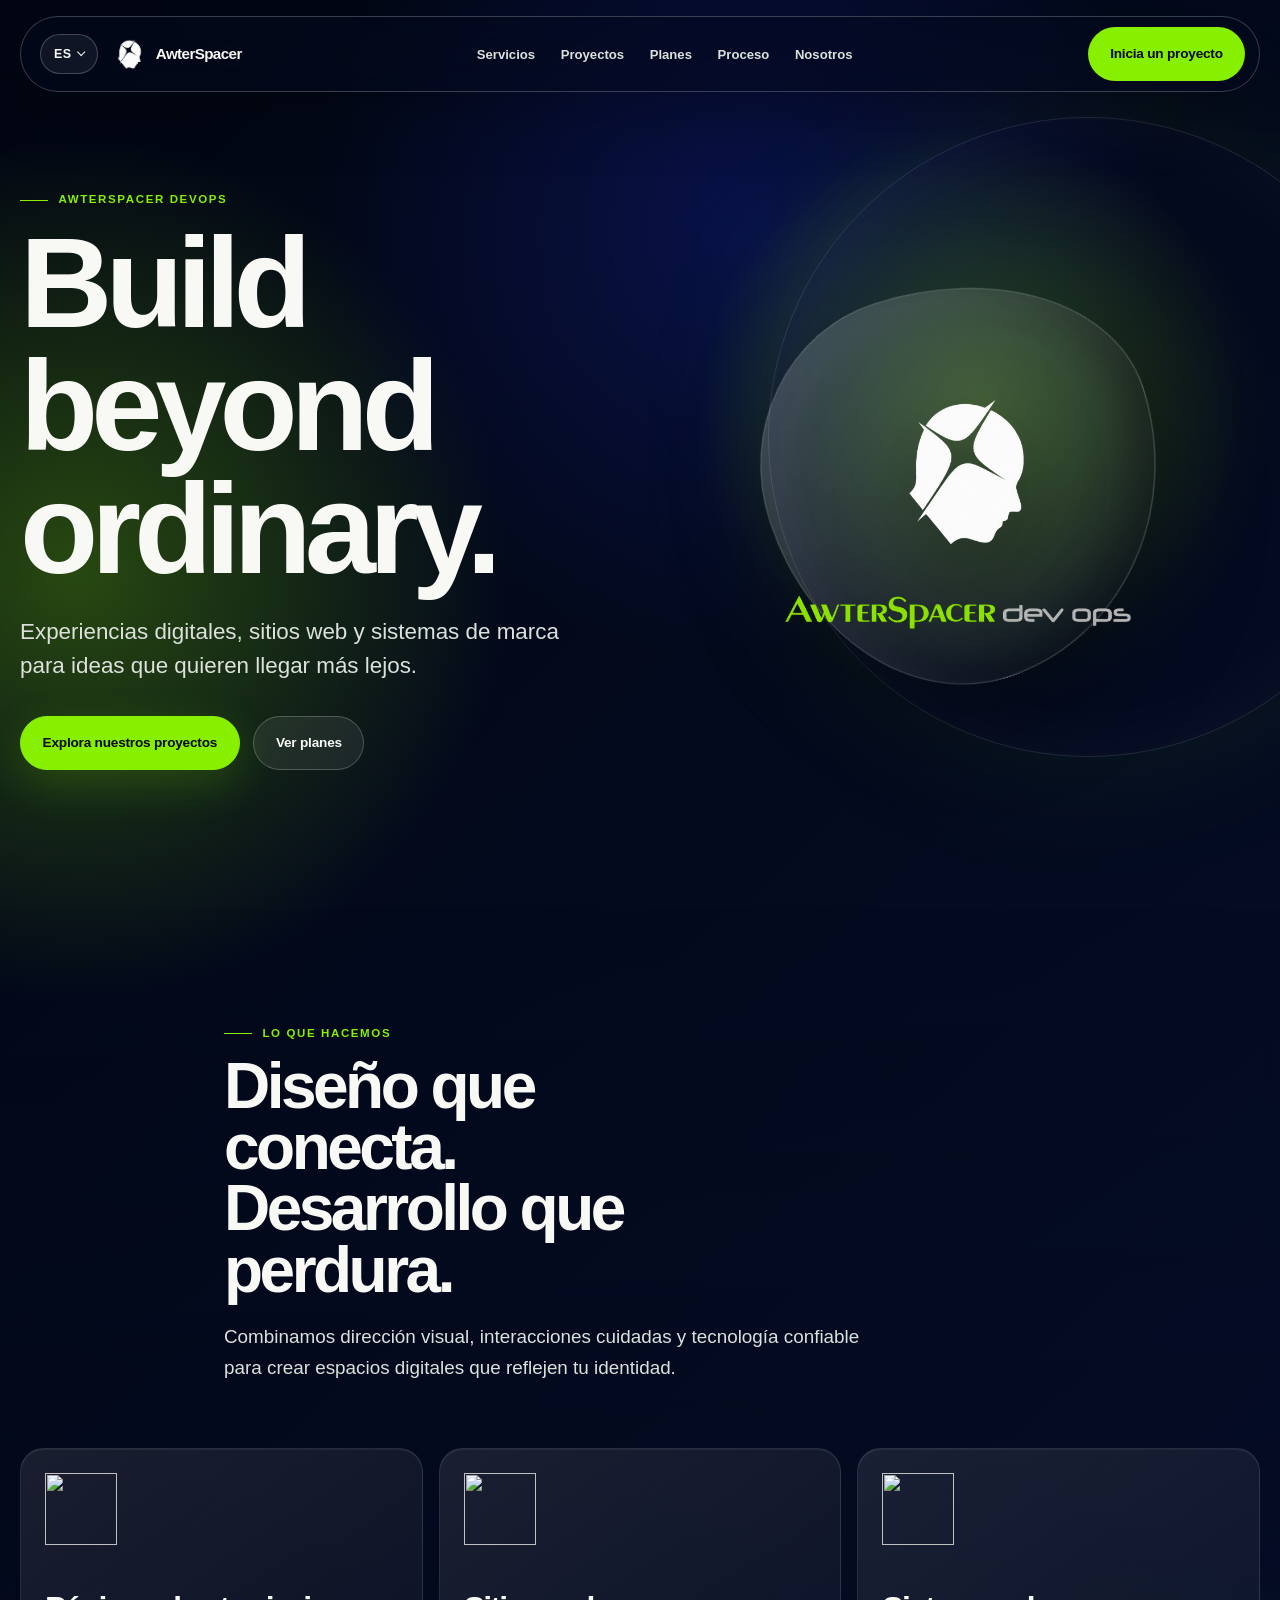
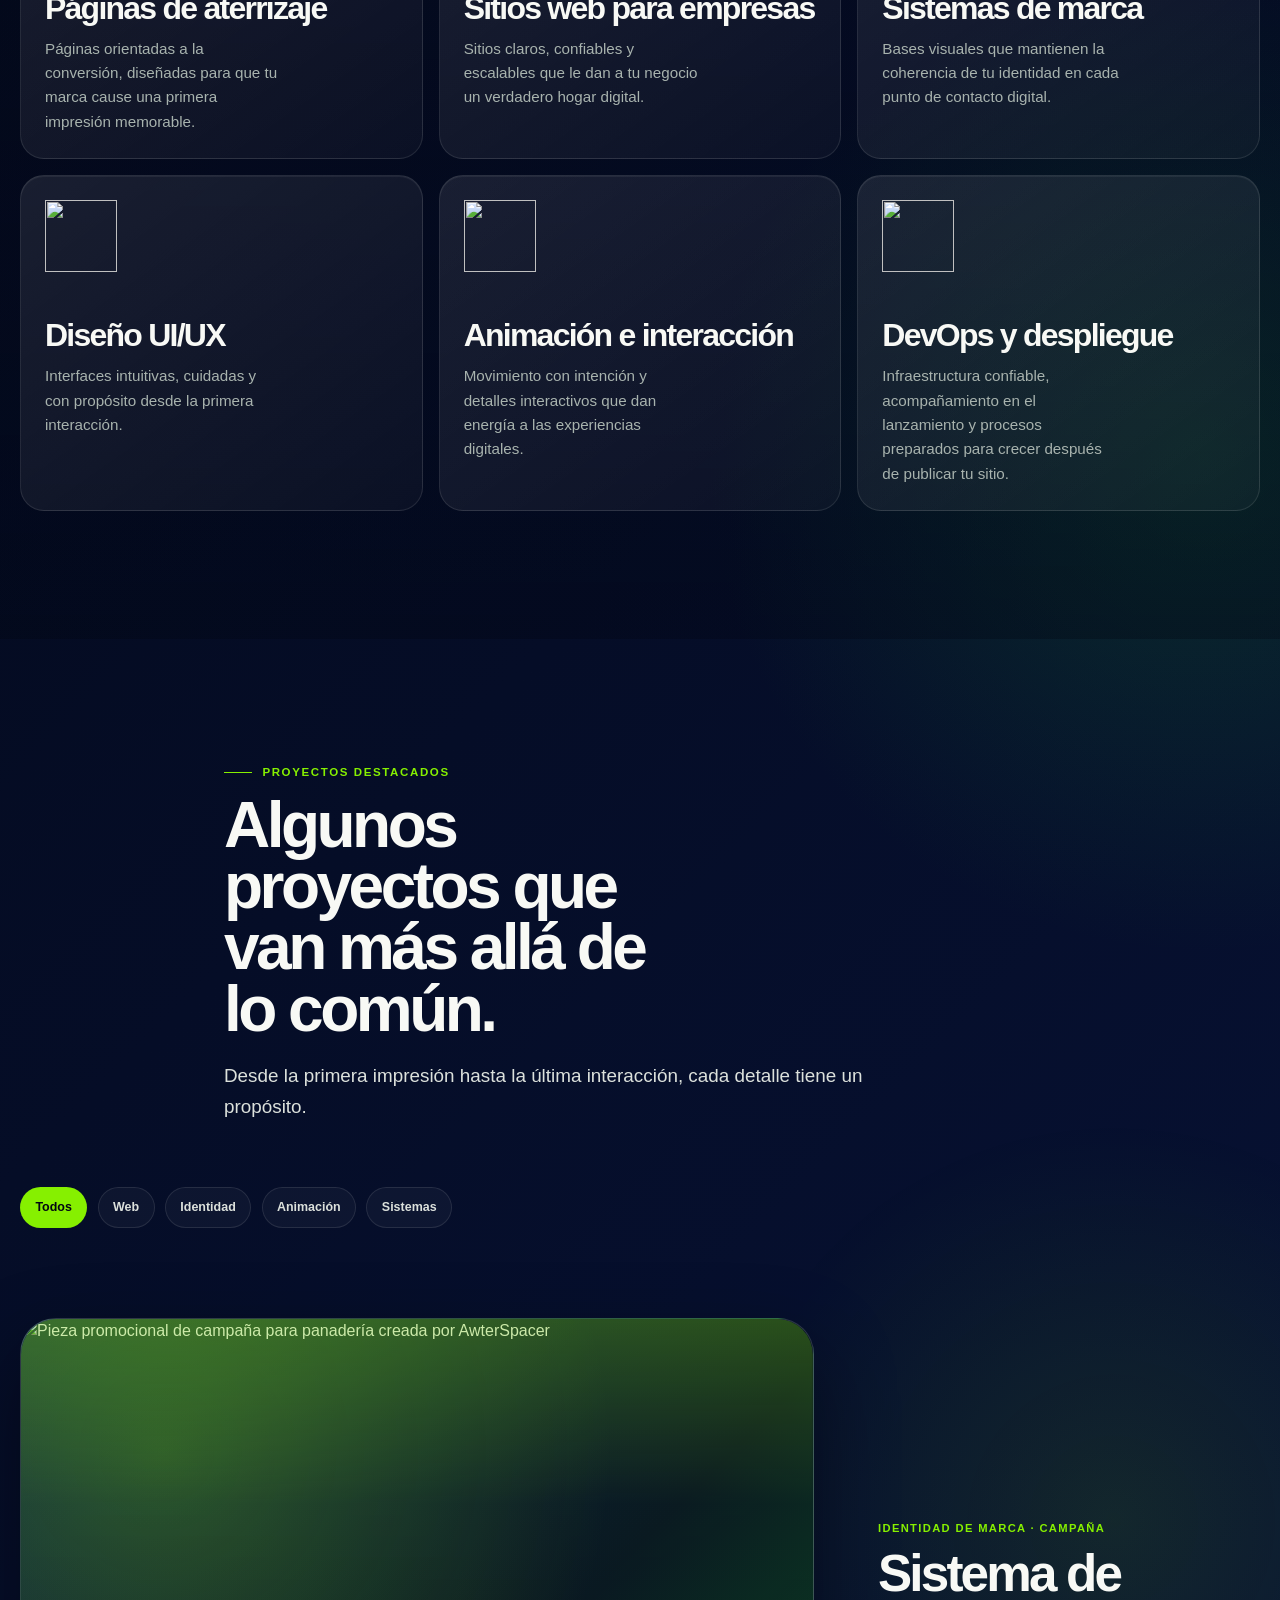
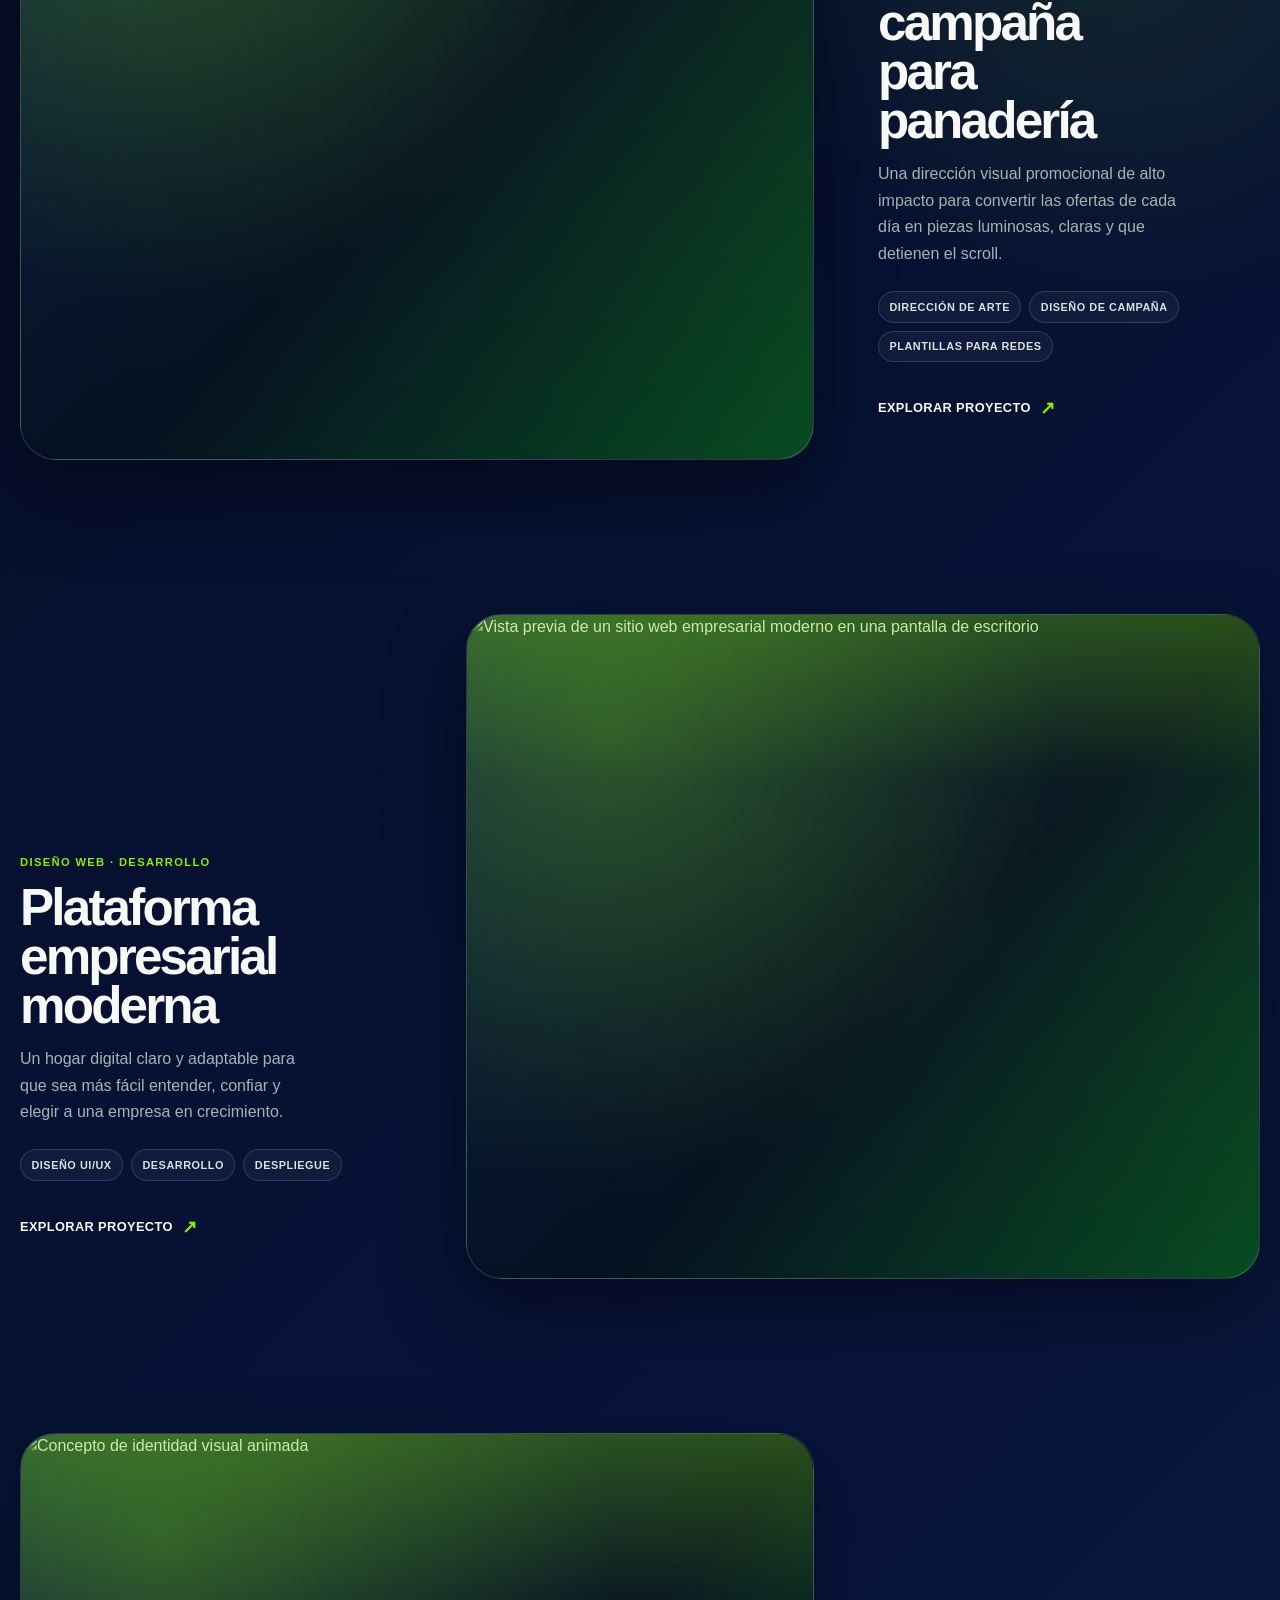
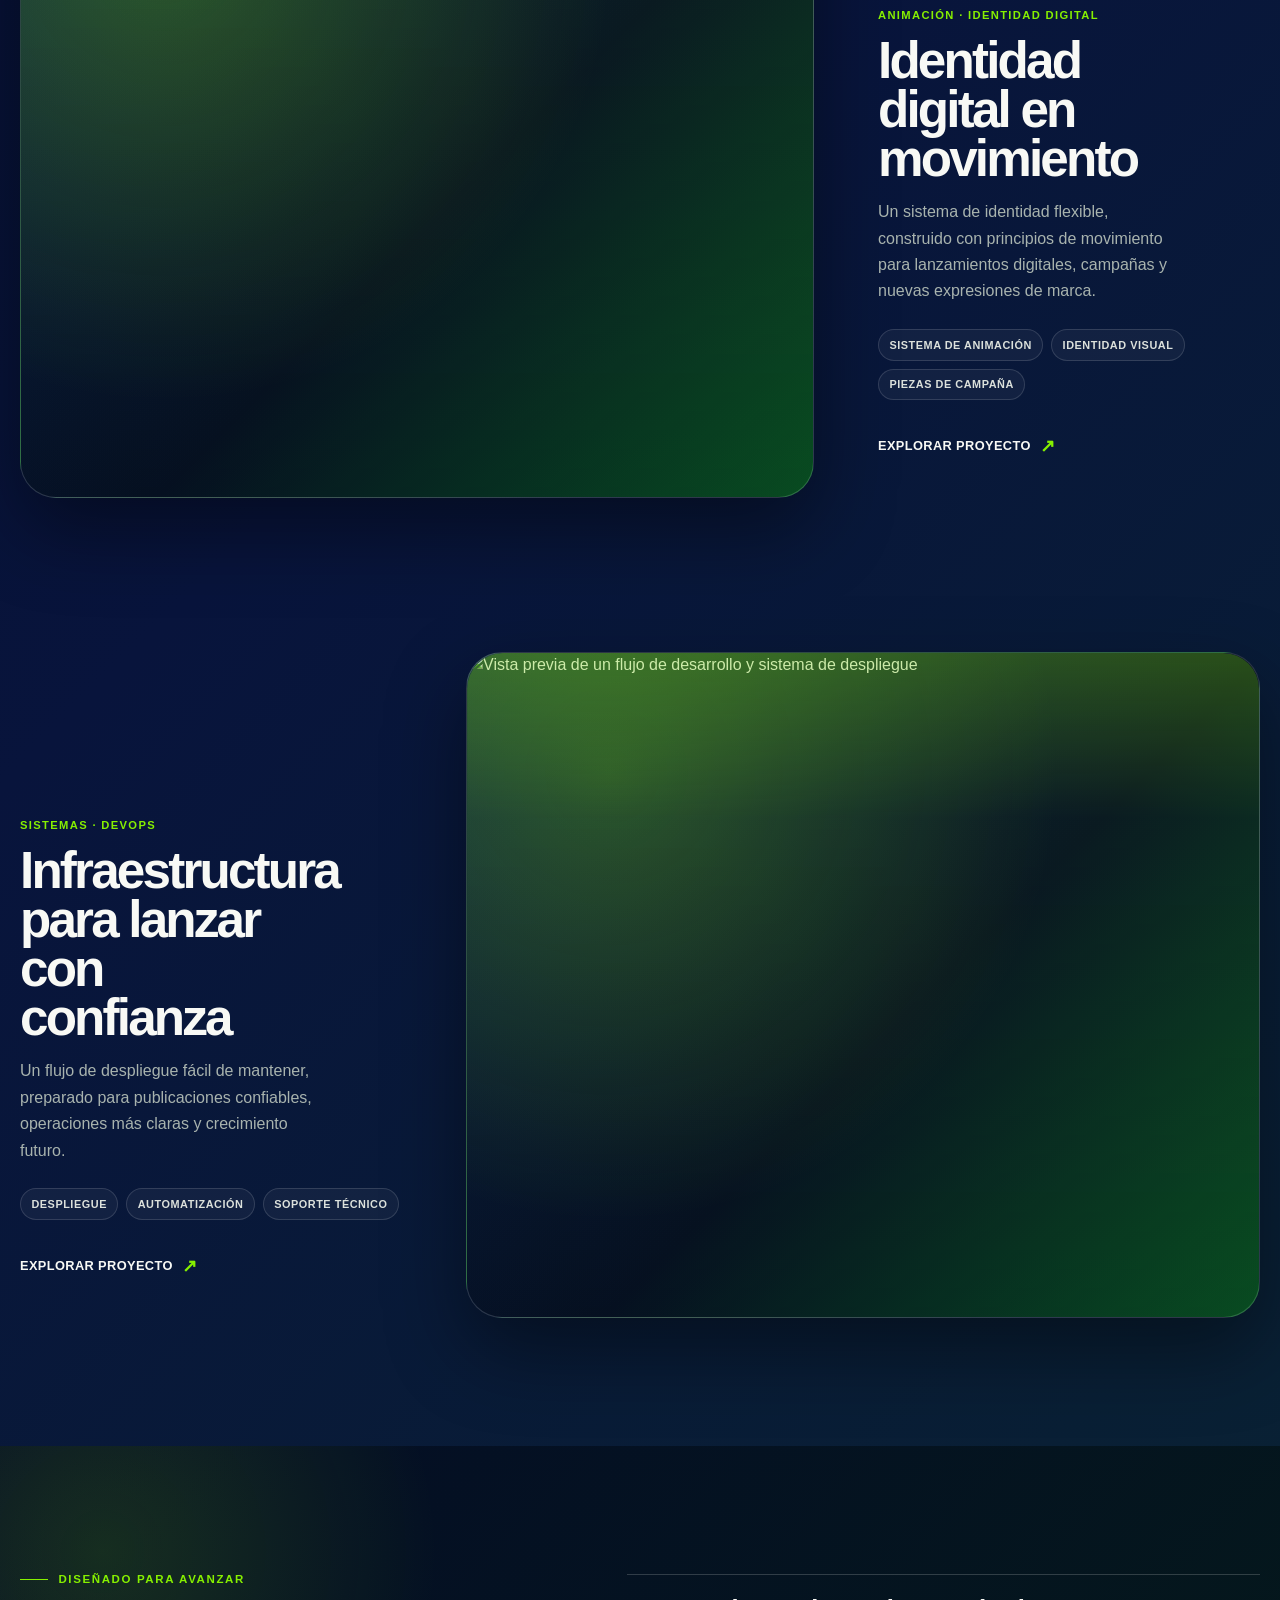
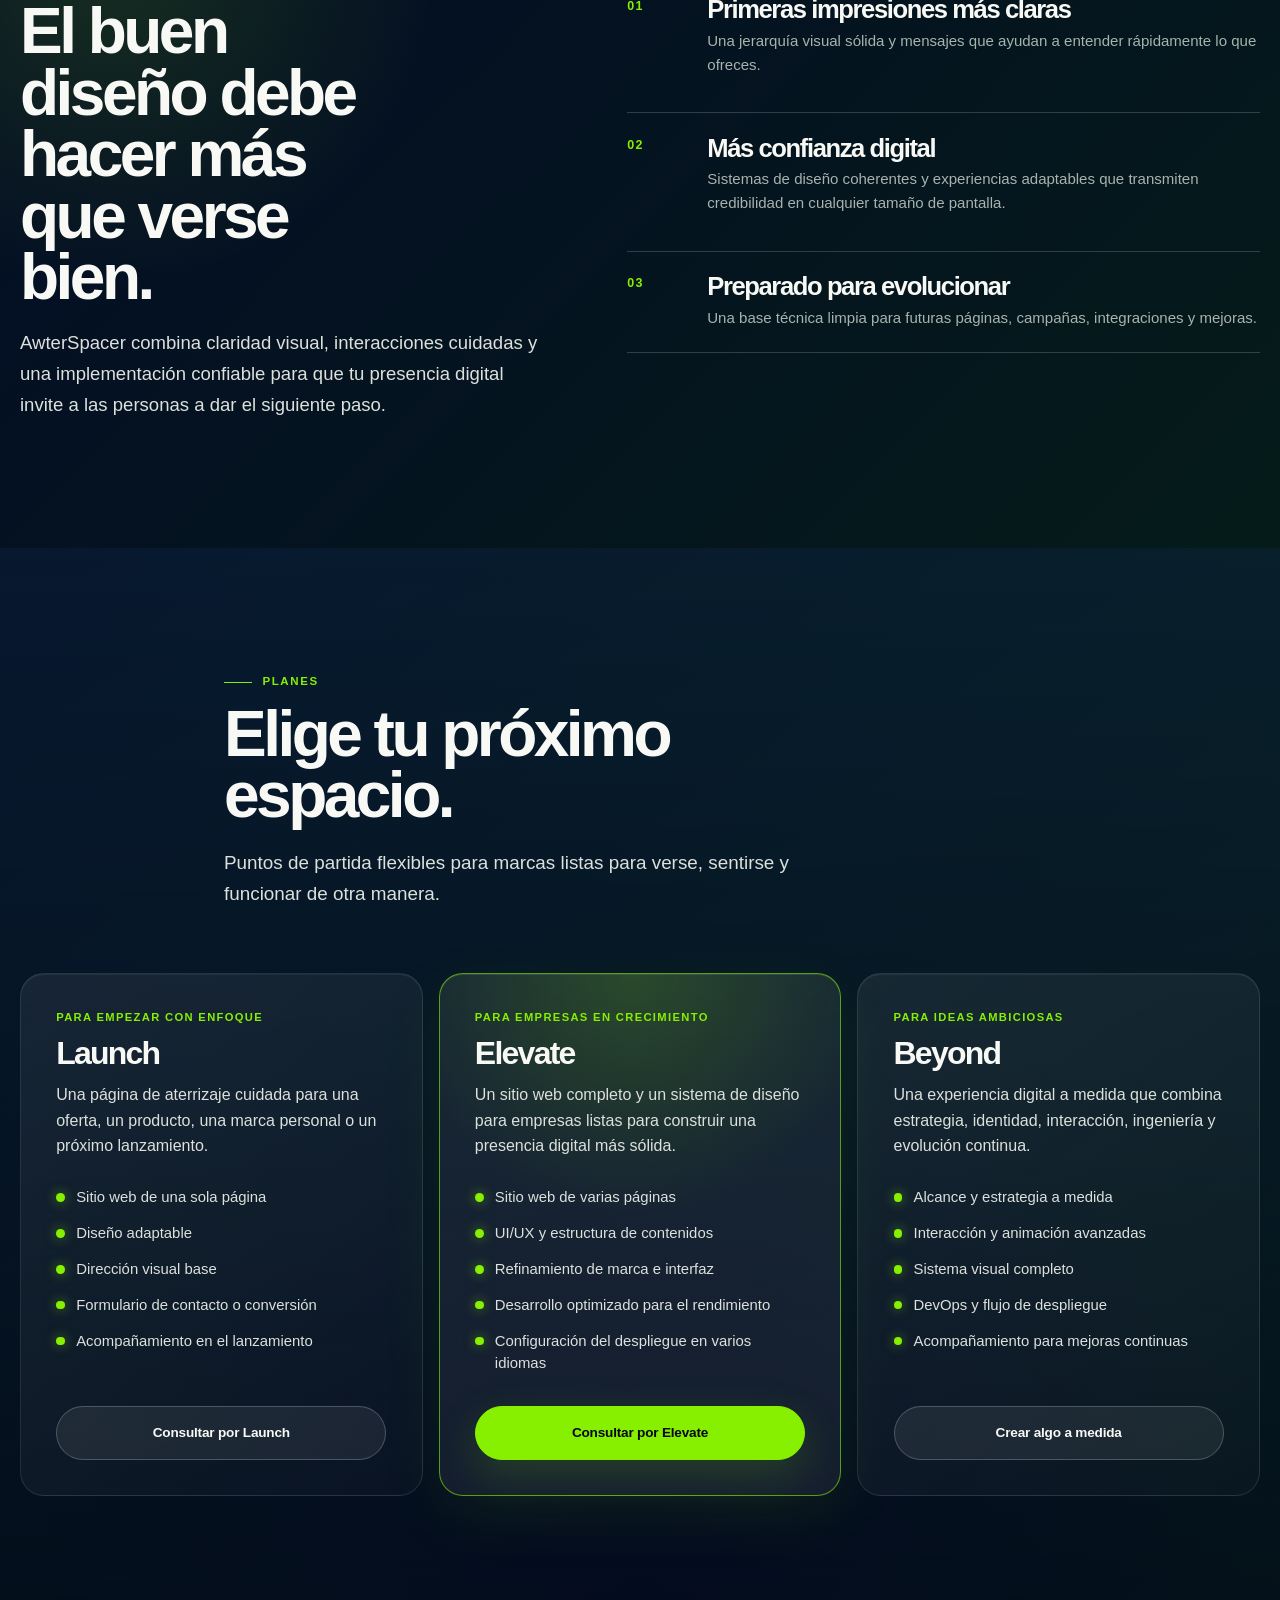
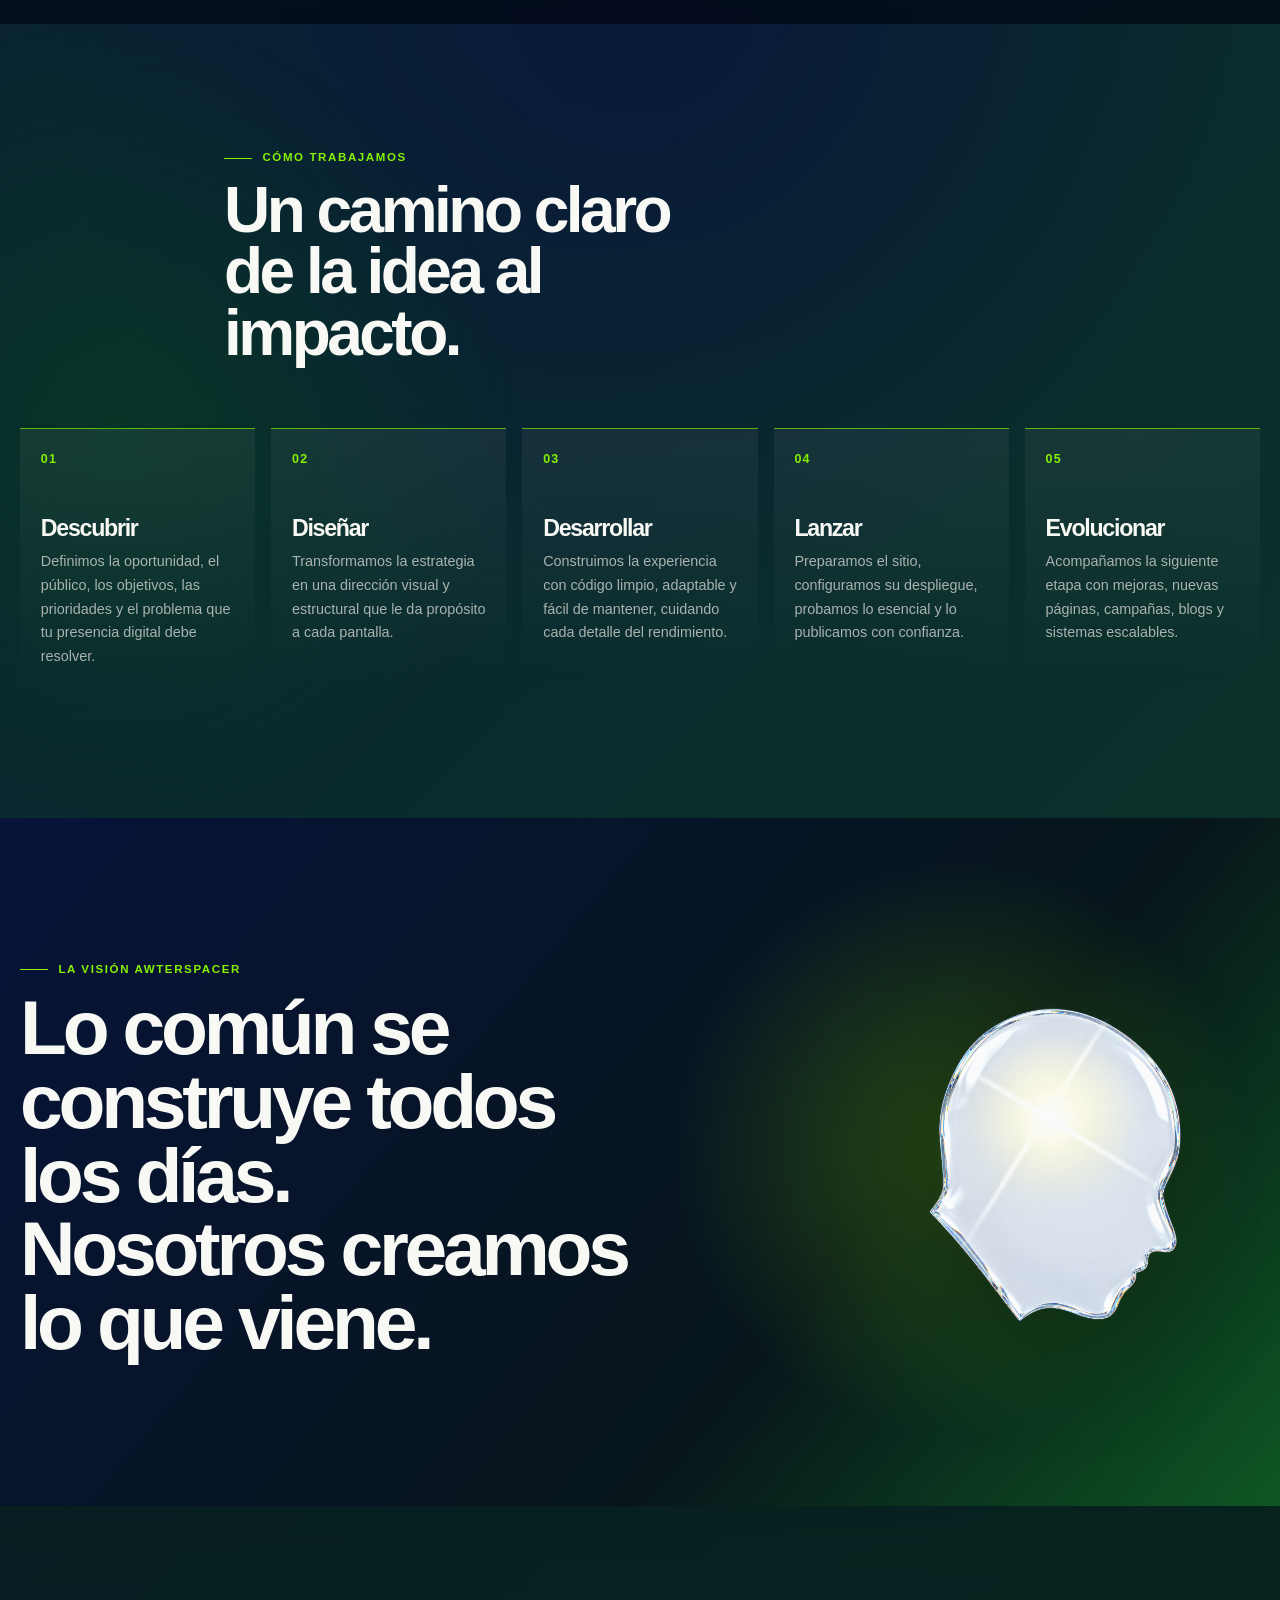
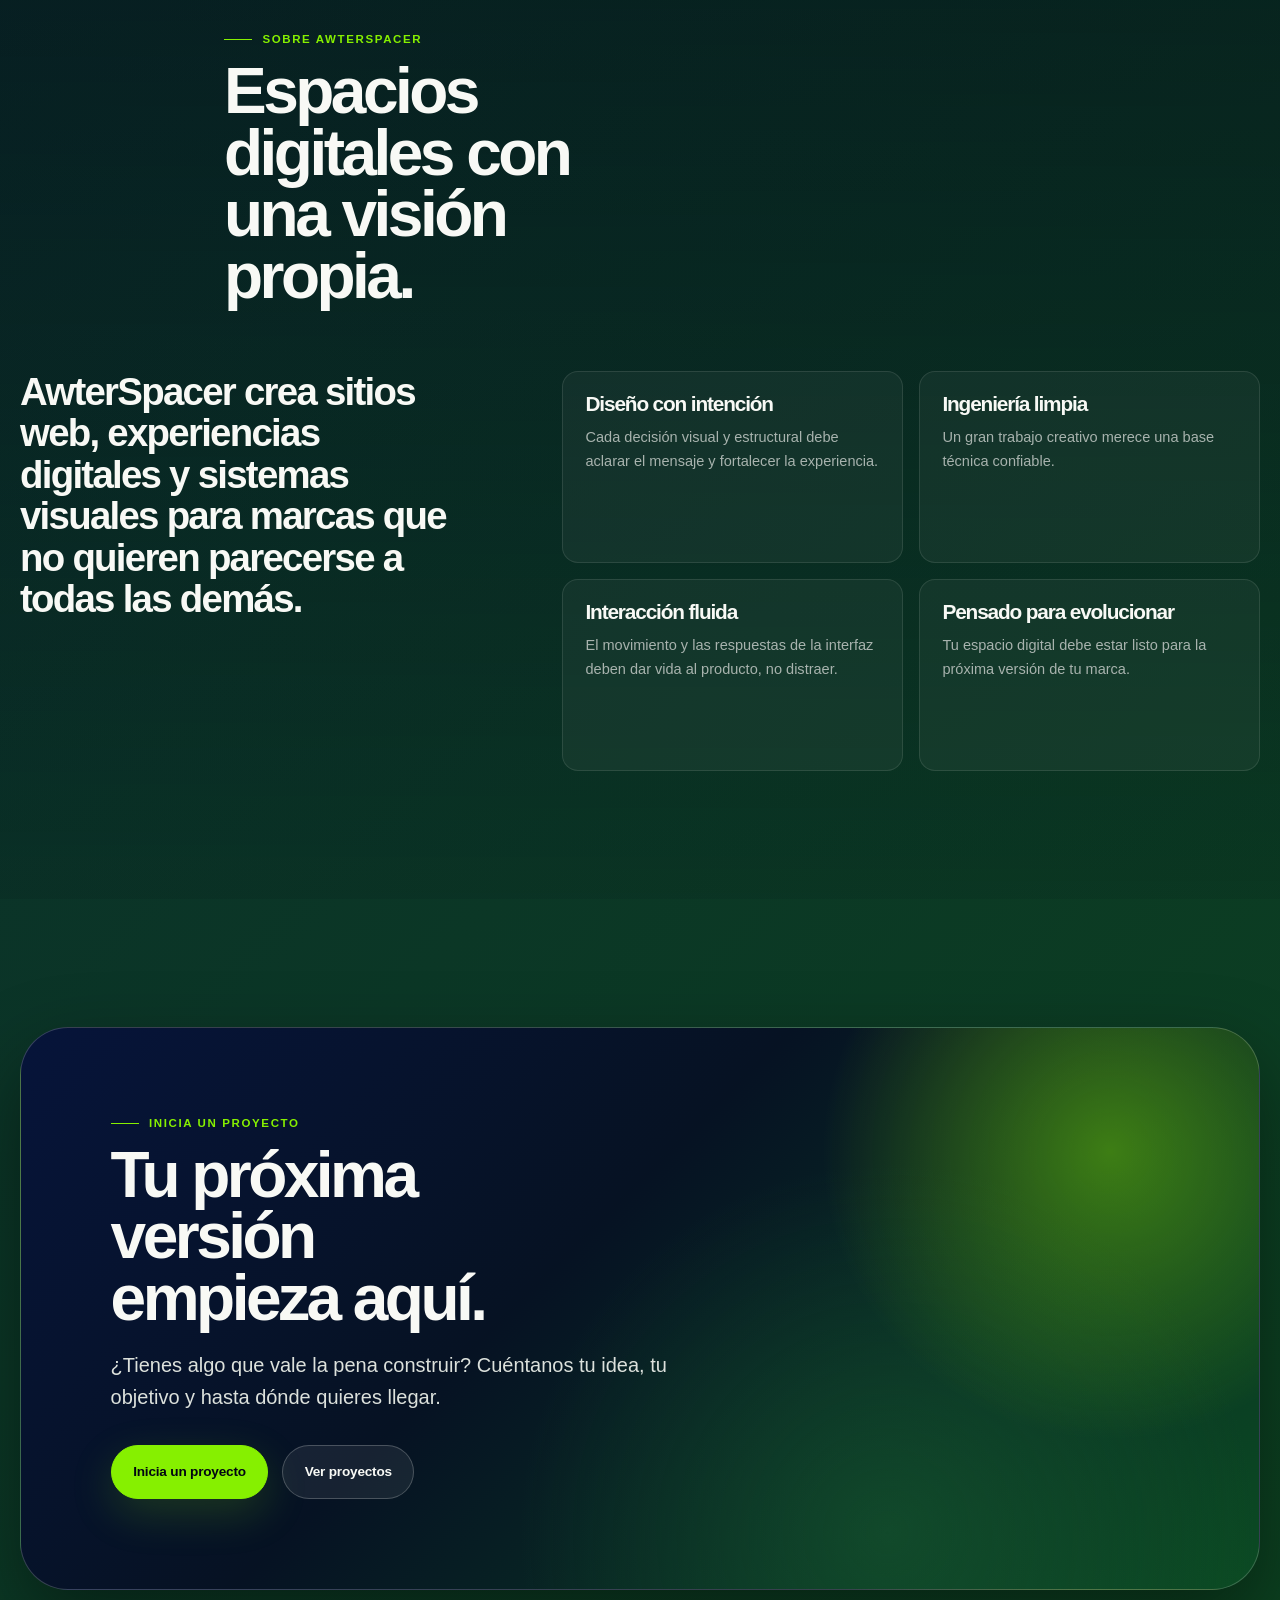
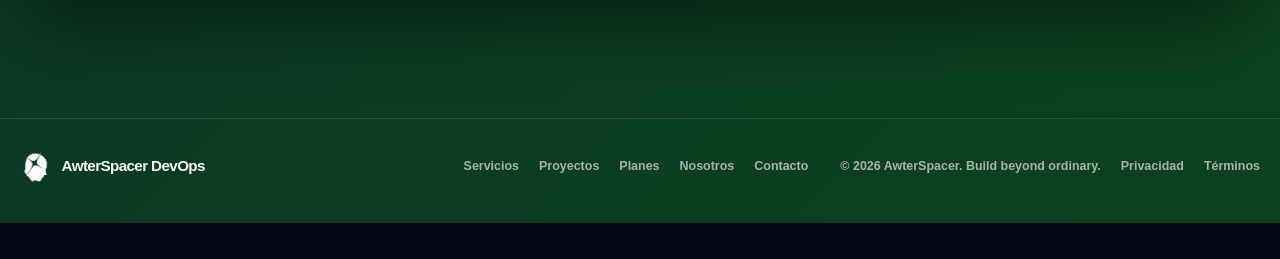
==== commit df30aee1: "Update and rename home.html to index.html" ====
--- a/index.html
+++ b/index.html
@@ -1,5 +1,5 @@
 <!DOCTYPE html>
-<html lang="en">
+<html lang="es">
 <head>
   <meta charset="UTF-8">
   <meta
@@ -8,66 +8,59 @@
   >
   <meta
     name="description"
-    content="AwterSpacer DevOps creates digital experiences, websites, visual systems, and reliable launches for brands ready to build beyond ordinary."
+    content="AwterSpacer DevOps crea experiencias digitales, sitios web, sistemas visuales y lanzamientos confiables para marcas listas para ir más allá de lo común."
   >
 
   <title>AwterSpacer — Build Beyond Ordinary</title>
 
   <link rel="stylesheet" href="styles.css">
+
+  <link rel="alternate" hreflang="es" href="index.html">
+  <link rel="alternate" hreflang="en" href="en/index.html">
+  <link rel="alternate" hreflang="pt" href="pt/index.html">
+  <link rel="alternate" hreflang="it" href="it/index.html">
+  <link rel="alternate" hreflang="fr" href="fr/index.html">
+  <link rel="alternate" hreflang="x-default" href="index.html">
   <script src="script.js" defer></script>
 </head>
 
 <body>
-  <nav class="language-navigation" aria-label="Seleccionar idioma">
-    <a href="home.html" lang="en" hreflang="en">
-      English
-    </a>
-
-    <a
-      href="es/home.html"
-      lang="es"
-      hreflang="es"
-      aria-current="page"
-    >
-      Español
-    </a>
-
-    <a
-      href="pt/home.html"
-      lang="pt"
-      hreflang="pt"
-      aria-current="page"
-    >
-      Português
-    </a>
-
-    <a
-      href="it/home.html"
-      lang="it"
-      hreflang="it"
-      aria-current="page"
-    >
-      Italiano
-    </a>
-
-    <a
-      href="fr/home.html"
-      lang="fr"
-      hreflang="fr"
-      aria-current="page"
-    >
-      Français
-    </a>  
-  </nav>
-  
   <div class="pointer-light" aria-hidden="true"></div>
 
   <header class="site-header">
-    <nav class="main-navigation" aria-label="Primary navigation">
-      <a class="brand-link" href="#home" aria-label="AwterSpacer home">
+    <nav class="main-navigation" aria-label="Navegación principal">
+      <!--
+        Selector de idioma: primer elemento del encabezado, a la izquierda.
+        <details> se abre y se cierra de forma nativa, incluso sin JavaScript.
+      -->
+      <details class="language-switcher">
+        <summary class="language-toggle" aria-label="Elegir idioma">
+          <span aria-hidden="true">ES</span>
+        </summary>
+
+        <ul class="language-menu" aria-label="Idiomas">
+          <li>
+            <a href="index.html" lang="es" hreflang="es" aria-current="page">Español</a>
+          </li>
+          <li>
+            <a href="en/index.html" lang="en" hreflang="en">English</a>
+          </li>
+          <li>
+            <a href="pt/index.html" lang="pt" hreflang="pt">Português</a>
+          </li>
+          <li>
+            <a href="it/index.html" lang="it" hreflang="it">Italiano</a>
+          </li>
+          <li>
+            <a href="fr/index.html" lang="fr" hreflang="fr">Français</a>
+          </li>
+        </ul>
+      </details>
+
+      <a class="brand-link" href="#home" aria-label="AwterSpacer: ir al inicio">
         <img
           src="images/image-logo.png"
-          alt="AwterSpacer logo"
+          alt="Logotipo de AwterSpacer"
           width="160"
           height="80"
         >
@@ -77,22 +70,24 @@
       <button
         class="menu-toggle"
         type="button"
-        aria-label="Open navigation menu"
+        aria-label="Abrir menú de navegación"
         aria-expanded="false"
         aria-controls="primary-menu"
+        data-open-text="Cerrar"
+        data-open-label="Cerrar menú de navegación"
       >
-        More
+        Más
       </button>
 
       <ul id="primary-menu" class="navigation-links">
-        <li><a href="#services">Services</a></li>
-        <li><a href="#work">Work</a></li>
-        <li><a href="#plans">Plans</a></li>
-        <li><a href="#process">Process</a></li>
-        <li><a href="#about">About</a></li>
+        <li><a href="#services">Servicios</a></li>
+        <li><a href="#work">Proyectos</a></li>
+        <li><a href="#plans">Planes</a></li>
+        <li><a href="#process">Proceso</a></li>
+        <li><a href="#about">Nosotros</a></li>
       </ul>
 
-      <a class="nav-contact-link" href="#contact">Start a project</a>
+      <a class="nav-contact-link" href="#contact">Inicia un proyecto</a>
     </nav>
   </header>
 
@@ -101,23 +96,23 @@
       <div class="hero-content">
         <p class="eyebrow">AwterSpacer DevOps</p>
 
-        <h1 id="hero-title">Build beyond ordinary.</h1>
+        <h1 id="hero-title" lang="en">Build beyond ordinary.</h1>
 
         <p class="hero-description">
-          Digital experiences, websites, and brand systems for ideas with
-          somewhere better to go.
+          Experiencias digitales, sitios web y sistemas de marca para ideas
+          que quieren llegar más lejos.
         </p>
 
         <div class="hero-actions">
-          <a class="button button-primary" href="#work">Explore our work</a>
-          <a class="button button-secondary" href="#plans">View plans</a>
+          <a class="button button-primary" href="#work">Explora nuestros proyectos</a>
+          <a class="button button-secondary" href="#plans">Ver planes</a>
         </div>
       </div>
 
       <figure class="hero-visual">
         <img
           src="images/image-hero-logo.png"
-          alt="AwterSpacer Symbol"
+          alt="Símbolo de AwterSpacer"
           width="500"
           height="500"
           fetchpriority="high"
@@ -131,13 +126,13 @@
       aria-labelledby="services-title"
     >
       <div class="section-heading">
-        <p class="eyebrow">Capabilities</p>
-
-        <h2 id="services-title">Designed to move. Built to last.</h2>
+        <p class="eyebrow">Lo que hacemos</p>
+
+        <h2 id="services-title">Diseño que conecta. Desarrollo que perdura.</h2>
 
         <p>
-          We combine visual direction, thoughtful interaction, and dependable
-          technology to create digital spaces that feel unmistakably yours.
+          Combinamos dirección visual, interacciones cuidadas y tecnología
+          confiable para crear espacios digitales que reflejen tu identidad.
         </p>
       </div>
 
@@ -152,11 +147,11 @@
             decoding="async"
           >
 
-          <h3>Landing pages</h3>
-
-          <p>
-            High-conversion pages designed to give your brand a stronger first
-            impression.
+          <h3>Páginas de aterrizaje</h3>
+
+          <p>
+            Páginas orientadas a la conversión, diseñadas para que tu marca
+            cause una primera impresión memorable.
           </p>
         </article>
 
@@ -170,11 +165,11 @@
             decoding="async"
           >
 
-          <h3>Business websites</h3>
-
-          <p>
-            Clear, credible, and scalable websites that give your business a
-            proper digital home.
+          <h3>Sitios web para empresas</h3>
+
+          <p>
+            Sitios claros, confiables y escalables que le dan a tu negocio
+            un verdadero hogar digital.
           </p>
         </article>
 
@@ -188,11 +183,11 @@
             decoding="async"
           >
 
-          <h3>Brand systems</h3>
-
-          <p>
-            Visual foundations that help your identity stay consistent across
-            every digital touchpoint.
+          <h3>Sistemas de marca</h3>
+
+          <p>
+            Bases visuales que mantienen la coherencia de tu identidad en cada
+            punto de contacto digital.
           </p>
         </article>
 
@@ -206,11 +201,11 @@
             decoding="async"
           >
 
-          <h3>UI/UX design</h3>
-
-          <p>
-            Interfaces that feel intuitive, polished, and intentional from the
-            first interaction.
+          <h3>Diseño UI/UX</h3>
+
+          <p>
+            Interfaces intuitivas, cuidadas y con propósito desde la primera
+            interacción.
           </p>
         </article>
 
@@ -224,11 +219,11 @@
             decoding="async"
           >
 
-          <h3>Motion and interaction</h3>
-
-          <p>
-            Purposeful movement and responsive details that give digital
-            experiences their energy.
+          <h3>Animación e interacción</h3>
+
+          <p>
+            Movimiento con intención y detalles interactivos que dan energía
+            a las experiencias digitales.
           </p>
         </article>
 
@@ -242,11 +237,11 @@
             decoding="async"
           >
 
-          <h3>DevOps and deployment</h3>
-
-          <p>
-            Reliable infrastructure, launch support, and workflows built for
-            growth after the website goes live.
+          <h3>DevOps y despliegue</h3>
+
+          <p>
+            Infraestructura confiable, acompañamiento en el lanzamiento y
+            procesos preparados para crecer después de publicar tu sitio.
           </p>
         </article>
       </div>
@@ -254,20 +249,20 @@
 
     <section id="work" class="work-section" aria-labelledby="work-title">
       <div class="section-heading">
-        <p class="eyebrow">Selected work</p>
-
-        <h2 id="work-title">A few things we’ve built beyond ordinary.</h2>
+        <p class="eyebrow">Proyectos destacados</p>
+
+        <h2 id="work-title">Algunos proyectos que van más allá de lo común.</h2>
 
         <p>
-          From first impression to final interaction, every detail has a
-          purpose.
+          Desde la primera impresión hasta la última interacción, cada detalle
+          tiene un propósito.
         </p>
       </div>
 
       <div
         class="work-filters"
         role="group"
-        aria-label="Portfolio Categories"
+        aria-label="Categorías de proyectos"
       >
         <button
           class="is-active"
@@ -275,7 +270,7 @@
           data-filter="all"
           aria-pressed="true"
         >
-          All work
+          Todos
         </button>
 
         <button
@@ -291,7 +286,7 @@
           data-filter="branding"
           aria-pressed="false"
         >
-          Branding
+          Identidad
         </button>
 
         <button
@@ -299,7 +294,7 @@
           data-filter="motion"
           aria-pressed="false"
         >
-          Motion
+          Animación
         </button>
 
         <button
@@ -307,7 +302,7 @@
           data-filter="systems"
           aria-pressed="false"
         >
-          Systems
+          Sistemas
         </button>
       </div>
 
@@ -319,13 +314,13 @@
           <a
             class="work-scene-link"
             href="#contact"
-            aria-label="Ask about the Bakery Campaign System project"
+            aria-label="Consultar sobre el sistema de campaña para panadería"
           >
             <div class="work-scene-media">
               <div class="work-scene-image-wrap">
                 <img
                   src="images/image-work1.jpg"
-                  alt="Promotional bakery campaign artwork created by AwterSpacer"
+                  alt="Pieza promocional de campaña para panadería creada por AwterSpacer"
                   width="900"
                   height="1200"
                   loading="lazy"
@@ -335,24 +330,24 @@
             </div>
 
             <div class="work-scene-content">
-              <p class="project-category">Brand identity · Campaign</p>
-
-              <h3>Panadería campaign system</h3>
+              <p class="project-category">Identidad de marca · Campaña</p>
+
+              <h3>Sistema de campaña para panadería</h3>
 
               <p>
-                A high-impact promotional visual direction designed to turn
-                everyday bakery offers into bright, clear, scroll-stopping
-                moments.
+                Una dirección visual promocional de alto impacto para convertir
+                las ofertas de cada día en piezas luminosas, claras y que
+                detienen el scroll.
               </p>
 
-              <ul class="project-tags" aria-label="Project deliverables">
-                <li>Art direction</li>
-                <li>Campaign layout</li>
-                <li>Social templates</li>
+              <ul class="project-tags" aria-label="Entregables del proyecto">
+                <li>Dirección de arte</li>
+                <li>Diseño de campaña</li>
+                <li>Plantillas para redes</li>
               </ul>
 
               <span class="work-scene-link-label">
-                Explore project <span aria-hidden="true">↗</span>
+                Explorar proyecto <span aria-hidden="true">↗</span>
               </span>
             </div>
           </a>
@@ -365,13 +360,13 @@
           <a
             class="work-scene-link"
             href="#contact"
-            aria-label="Ask about the modern business platform project"
+            aria-label="Consultar sobre la plataforma empresarial moderna"
           >
             <div class="work-scene-media">
               <div class="work-scene-image-wrap">
                 <img
                   src="images/image-project-website-01.jpg"
-                  alt="Modern business website preview displayed on a desktop screen"
+                  alt="Vista previa de un sitio web empresarial moderno en una pantalla de escritorio"
                   width="1800"
                   height="1200"
                   loading="lazy"
@@ -381,23 +376,23 @@
             </div>
 
             <div class="work-scene-content">
-              <p class="project-category">Web design · Development</p>
-
-              <h3>Modern business platform</h3>
+              <p class="project-category">Diseño web · Desarrollo</p>
+
+              <h3>Plataforma empresarial moderna</h3>
 
               <p>
-                A clear, responsive digital home built to make a growing
-                business easier to understand, trust, and choose.
+                Un hogar digital claro y adaptable para que sea más fácil
+                entender, confiar y elegir a una empresa en crecimiento.
               </p>
 
-              <ul class="project-tags" aria-label="Project deliverables">
-                <li>UI/UX design</li>
-                <li>Development</li>
-                <li>Deployment</li>
+              <ul class="project-tags" aria-label="Entregables del proyecto">
+                <li>Diseño UI/UX</li>
+                <li>Desarrollo</li>
+                <li>Despliegue</li>
               </ul>
 
               <span class="work-scene-link-label">
-                Explore project <span aria-hidden="true">↗</span>
+                Explorar proyecto <span aria-hidden="true">↗</span>
               </span>
             </div>
           </a>
@@ -407,13 +402,13 @@
           <a
             class="work-scene-link"
             href="#contact"
-            aria-label="Ask about the digital identity in motion project"
+            aria-label="Consultar sobre la identidad digital en movimiento"
           >
             <div class="work-scene-media">
               <div class="work-scene-image-wrap">
                 <img
                   src="images/image-project-motion-01.jpg"
-                  alt="Animated visual identity concept"
+                  alt="Concepto de identidad visual animada"
                   width="1800"
                   height="1200"
                   loading="lazy"
@@ -423,23 +418,24 @@
             </div>
 
             <div class="work-scene-content">
-              <p class="project-category">Motion · Digital identity</p>
-
-              <h3>Digital identity in motion</h3>
+              <p class="project-category">Animación · Identidad digital</p>
+
+              <h3>Identidad digital en movimiento</h3>
 
               <p>
-                A flexible identity system built with movement principles for
-                digital launches, campaigns, and future brand expression.
+                Un sistema de identidad flexible, construido con principios de
+                movimiento para lanzamientos digitales, campañas y nuevas
+                expresiones de marca.
               </p>
 
-              <ul class="project-tags" aria-label="Project deliverables">
-                <li>Motion system</li>
-                <li>Visual identity</li>
-                <li>Campaign assets</li>
+              <ul class="project-tags" aria-label="Entregables del proyecto">
+                <li>Sistema de animación</li>
+                <li>Identidad visual</li>
+                <li>Piezas de campaña</li>
               </ul>
 
               <span class="work-scene-link-label">
-                Explore project <span aria-hidden="true">↗</span>
+                Explorar proyecto <span aria-hidden="true">↗</span>
               </span>
             </div>
           </a>
@@ -452,13 +448,13 @@
           <a
             class="work-scene-link"
             href="#contact"
-            aria-label="Ask about the reliable launch infrastructure project"
+            aria-label="Consultar sobre la infraestructura para lanzamientos confiables"
           >
             <div class="work-scene-media">
               <div class="work-scene-image-wrap">
                 <img
                   src="images/image-project-system-01.jpg"
-                  alt="Development workflow and deployment system preview"
+                  alt="Vista previa de un flujo de desarrollo y sistema de despliegue"
                   width="1800"
                   height="1200"
                   loading="lazy"
@@ -468,23 +464,24 @@
             </div>
 
             <div class="work-scene-content">
-              <p class="project-category">Systems · DevOps</p>
-
-              <h3>Reliable launch infrastructure</h3>
+              <p class="project-category">Sistemas · DevOps</p>
+
+              <h3>Infraestructura para lanzar con confianza</h3>
 
               <p>
-                A maintainable deployment workflow built for dependable
-                releases, clearer operations, and future growth.
+                Un flujo de despliegue fácil de mantener, preparado para
+                publicaciones confiables, operaciones más claras y
+                crecimiento futuro.
               </p>
 
-              <ul class="project-tags" aria-label="Project deliverables">
-                <li>Deployment</li>
-                <li>Automation</li>
-                <li>Technical support</li>
+              <ul class="project-tags" aria-label="Entregables del proyecto">
+                <li>Despliegue</li>
+                <li>Automatización</li>
+                <li>Soporte técnico</li>
               </ul>
 
               <span class="work-scene-link-label">
-                Explore project <span aria-hidden="true">↗</span>
+                Explorar proyecto <span aria-hidden="true">↗</span>
               </span>
             </div>
           </a>
@@ -494,14 +491,14 @@
 
     <section class="proof-section" aria-labelledby="proof-title">
       <div class="proof-introduction">
-        <p class="eyebrow">Built for momentum</p>
-
-        <h2 id="proof-title">Good design should do more than look good.</h2>
+        <p class="eyebrow">Diseñado para avanzar</p>
+
+        <h2 id="proof-title">El buen diseño debe hacer más que verse bien.</h2>
 
         <p>
-          AwterSpacer brings together visual clarity, thoughtful interaction,
-          and dependable implementation so your digital presence can move
-          people toward the next step.
+          AwterSpacer combina claridad visual, interacciones cuidadas y una
+          implementación confiable para que tu presencia digital invite a
+          las personas a dar el siguiente paso.
         </p>
       </div>
 
@@ -509,33 +506,33 @@
         <article class="proof-card">
           <p class="proof-value">01</p>
 
-          <h3>Clearer first impressions</h3>
-
-          <p>
-            Strong visual hierarchy and messaging that help visitors understand
-            what you offer, quickly.
+          <h3>Primeras impresiones más claras</h3>
+
+          <p>
+            Una jerarquía visual sólida y mensajes que ayudan a entender
+            rápidamente lo que ofreces.
           </p>
         </article>
 
         <article class="proof-card">
           <p class="proof-value">02</p>
 
-          <h3>Better digital trust</h3>
-
-          <p>
-            Consistent design systems and responsive experiences built to make
-            a business feel credible at every screen size.
+          <h3>Más confianza digital</h3>
+
+          <p>
+            Sistemas de diseño coherentes y experiencias adaptables que
+            transmiten credibilidad en cualquier tamaño de pantalla.
           </p>
         </article>
 
         <article class="proof-card">
           <p class="proof-value">03</p>
 
-          <h3>Ready to evolve</h3>
-
-          <p>
-            A clean technical foundation for future pages, campaigns,
-            integrations, and improvements.
+          <h3>Preparado para evolucionar</h3>
+
+          <p>
+            Una base técnica limpia para futuras páginas, campañas,
+            integraciones y mejoras.
           </p>
         </article>
       </div>
@@ -543,83 +540,83 @@
 
     <section id="plans" class="plans-section" aria-labelledby="plans-title">
       <div class="section-heading">
-        <p class="eyebrow">Plans</p>
-
-        <h2 id="plans-title">Choose your next space.</h2>
+        <p class="eyebrow">Planes</p>
+
+        <h2 id="plans-title">Elige tu próximo espacio.</h2>
 
         <p>
-          Flexible starting points for brands ready to look, feel, and operate
-          differently.
+          Puntos de partida flexibles para marcas listas para verse, sentirse
+          y funcionar de otra manera.
         </p>
       </div>
 
       <div class="plans-grid">
         <article class="plan-card">
-          <p class="plan-label">For a focused beginning</p>
+          <p class="plan-label">Para empezar con enfoque</p>
 
           <h3>Launch</h3>
 
           <p class="plan-description">
-            A polished landing page for an offer, product, personal brand, or
-            upcoming release.
+            Una página de aterrizaje cuidada para una oferta, un producto, una
+            marca personal o un próximo lanzamiento.
           </p>
 
           <ul class="plan-features">
-            <li>One-page website</li>
-            <li>Responsive layout</li>
-            <li>Core visual direction</li>
-            <li>Contact or conversion form</li>
-            <li>Launch support</li>
+            <li>Sitio web de una sola página</li>
+            <li>Diseño adaptable</li>
+            <li>Dirección visual base</li>
+            <li>Formulario de contacto o conversión</li>
+            <li>Acompañamiento en el lanzamiento</li>
           </ul>
 
           <a class="button button-secondary" href="#contact">
-            Ask about Launch
+            Consultar por Launch
           </a>
         </article>
 
         <article class="plan-card plan-featured">
-          <p class="plan-label">For growing businesses</p>
+          <p class="plan-label">Para empresas en crecimiento</p>
 
           <h3>Elevate</h3>
 
           <p class="plan-description">
-            A complete website and design system for a business ready to create
-            a stronger digital presence.
+            Un sitio web completo y un sistema de diseño para empresas listas
+            para construir una presencia digital más sólida.
           </p>
 
           <ul class="plan-features">
-            <li>Multi-page website</li>
-            <li>UI/UX and content structure</li>
-            <li>Brand and interface refinement</li>
-            <li>Performance-ready build</li>
-            <li>Deployment setup for multiple languages</li>
+            <li>Sitio web de varias páginas</li>
+            <li>UI/UX y estructura de contenidos</li>
+            <li>Refinamiento de marca e interfaz</li>
+            <li>Desarrollo optimizado para el rendimiento</li>
+            <li>Configuración del despliegue en varios idiomas</li>
           </ul>
 
           <a class="button button-primary" href="#contact">
-            Ask about Elevate
+            Consultar por Elevate
           </a>
         </article>
 
         <article class="plan-card">
-          <p class="plan-label">For ambitious ideas</p>
+          <p class="plan-label">Para ideas ambiciosas</p>
 
           <h3>Beyond</h3>
 
           <p class="plan-description">
-            A custom digital experience combining strategy, identity,
-            interaction, engineering, and ongoing evolution.
+            Una experiencia digital a medida que combina estrategia, identidad,
+            interacción, ingeniería y evolución continua.
           </p>
 
           <ul class="plan-features">
-            <li>Custom scope and strategy</li>
-            <li>Advanced interaction and motion</li>
-            <li>Full visual system</li>
-            <li>DevOps and deployment workflow</li>
-            <li>Ongoing improvement support</li>
+            <li>Alcance y estrategia a medida</li>
+            <li>Interacción y animación avanzadas</li>
+            <li>Sistema visual completo</li>
+            <li>DevOps y flujo de despliegue</li>
+            <li>Acompañamiento para mejoras continuas</li>
           </ul>
 
           <a class="button button-secondary" href="#contact">
-            Build something custom
+            Crear algo a medida
           </a>
         </article>
       </div>
@@ -631,64 +628,64 @@
       aria-labelledby="process-title"
     >
       <div class="section-heading">
-        <p class="eyebrow">How we work</p>
-
-        <h2 id="process-title">A clear path from idea to impact.</h2>
+        <p class="eyebrow">Cómo trabajamos</p>
+
+        <h2 id="process-title">Un camino claro de la idea al impacto.</h2>
       </div>
 
       <ol class="process-list">
         <li class="process-step">
           <p class="process-number">01</p>
 
-          <h3>Discover</h3>
-
-          <p>
-            We define the opportunity, audience, goals, priorities, and the
-            problem your digital presence needs to solve.
+          <h3>Descubrir</h3>
+
+          <p>
+            Definimos la oportunidad, el público, los objetivos, las
+            prioridades y el problema que tu presencia digital debe resolver.
           </p>
         </li>
 
         <li class="process-step">
           <p class="process-number">02</p>
 
-          <h3>Design</h3>
-
-          <p>
-            We turn strategy into a visual and structural direction that gives
-            every screen a purpose.
+          <h3>Diseñar</h3>
+
+          <p>
+            Transformamos la estrategia en una dirección visual y estructural
+            que le da propósito a cada pantalla.
           </p>
         </li>
 
         <li class="process-step">
           <p class="process-number">03</p>
 
-          <h3>Build</h3>
-
-          <p>
-            We develop the experience with clean, responsive, maintainable code
-            and careful attention to performance.
+          <h3>Desarrollar</h3>
+
+          <p>
+            Construimos la experiencia con código limpio, adaptable y fácil de
+            mantener, cuidando cada detalle del rendimiento.
           </p>
         </li>
 
         <li class="process-step">
           <p class="process-number">04</p>
 
-          <h3>Launch</h3>
-
-          <p>
-            We prepare the site, configure its deployment, test the essentials,
-            and take it live with confidence.
+          <h3>Lanzar</h3>
+
+          <p>
+            Preparamos el sitio, configuramos su despliegue, probamos lo
+            esencial y lo publicamos con confianza.
           </p>
         </li>
 
         <li class="process-step">
           <p class="process-number">05</p>
 
-          <h3>Evolve</h3>
-
-          <p>
-            We support the next iteration through improvements, new pages,
-            campaign work, blogs and scalable systems.
+          <h3>Evolucionar</h3>
+
+          <p>
+            Acompañamos la siguiente etapa con mejoras, nuevas páginas,
+            campañas, blogs y sistemas escalables.
           </p>
         </li>
       </ol>
@@ -696,11 +693,11 @@
 
     <section class="statement-section" aria-labelledby="statement-title">
       <div class="statement-content">
-        <p class="eyebrow">The AwterSpacer mindset</p>
+        <p class="eyebrow">La visión AwterSpacer</p>
 
         <h2 id="statement-title">
-          Ordinary gets built every day.<br>
-          We build what comes next.
+          Lo común se construye todos los días.<br>
+          Nosotros creamos lo que viene.
         </h2>
       </div>
 
@@ -716,50 +713,50 @@
 
     <section id="about" class="about-section" aria-labelledby="about-title">
       <div class="section-heading">
-        <p class="eyebrow">About AwterSpacer</p>
-
-        <h2 id="about-title">Digital spaces with a point of view.</h2>
+        <p class="eyebrow">Sobre AwterSpacer</p>
+
+        <h2 id="about-title">Espacios digitales con una visión propia.</h2>
       </div>
 
       <div class="about-content">
         <p class="about-introduction">
-          AwterSpacer creates websites, digital experiences, and visual systems
-          for brands that refuse to look like everyone else.
+          AwterSpacer crea sitios web, experiencias digitales y sistemas
+          visuales para marcas que no quieren parecerse a todas las demás.
         </p>
 
         <div class="principles-grid">
           <article class="principle-card">
-            <h3>Intentional design</h3>
+            <h3>Diseño con intención</h3>
 
             <p>
-              Every visual and structural choice should make the message clearer
-              and the experience stronger.
+              Cada decisión visual y estructural debe aclarar el mensaje y
+              fortalecer la experiencia.
             </p>
           </article>
 
           <article class="principle-card">
-            <h3>Clean engineering</h3>
+            <h3>Ingeniería limpia</h3>
 
             <p>
-              Strong creative work deserves a reliable technical foundation.
+              Un gran trabajo creativo merece una base técnica confiable.
             </p>
           </article>
 
           <article class="principle-card">
-            <h3>Fluid interaction</h3>
+            <h3>Interacción fluida</h3>
 
             <p>
-              Motion and feedback should make a product feel alive, not
-              distracted.
+              El movimiento y las respuestas de la interfaz deben dar vida al
+              producto, no distraer.
             </p>
           </article>
 
           <article class="principle-card">
-            <h3>Built for evolution</h3>
+            <h3>Pensado para evolucionar</h3>
 
             <p>
-              Your digital space should be ready for the version of your brand
-              that comes next.
+              Tu espacio digital debe estar listo para la próxima versión de
+              tu marca.
             </p>
           </article>
         </div>
@@ -768,31 +765,31 @@
 
     <section id="contact" class="contact-section" aria-labelledby="contact-title">
       <div class="contact-content">
-        <p class="eyebrow">Start a project</p>
-
-        <h2 id="contact-title">Your next version starts here.</h2>
+        <p class="eyebrow">Inicia un proyecto</p>
+
+        <h2 id="contact-title">Tu próxima versión empieza aquí.</h2>
 
         <p>
-          Have something worth building? Tell us about the idea, the goal, and
-          where you want to go next.
+          ¿Tienes algo que vale la pena construir? Cuéntanos tu idea, tu
+          objetivo y hasta dónde quieres llegar.
         </p>
 
         <div class="contact-actions">
           <a class="button button-primary" href="mailto:awterspacer@gmail.com">
-            Start a project
+            Inicia un proyecto
           </a>
 
-          <a class="button button-secondary" href="#work">See the work</a>
+          <a class="button button-secondary" href="#work">Ver proyectos</a>
         </div>
       </div>
     </section>
   </main>
 
   <footer class="site-footer">
-    <a class="footer-brand-link" href="#home" aria-label="Back to top">
+    <a class="footer-brand-link" href="#home" aria-label="Volver al inicio">
       <img
         src="images/image-logo.png"
-        alt="AwterSpacer logo"
+        alt="Logotipo de AwterSpacer"
         width="160"
         height="80"
         loading="lazy"
@@ -801,18 +798,18 @@
       <span>AwterSpacer DevOps</span>
     </a>
 
-    <nav class="footer-navigation" aria-label="Footer navigation">
-      <a href="#services">Services</a>
-      <a href="#work">Work</a>
-      <a href="#plans">Plans</a>
-      <a href="#about">About</a>
-      <a href="#contact">Contact</a>
+    <nav class="footer-navigation" aria-label="Navegación del pie de página">
+      <a href="#services">Servicios</a>
+      <a href="#work">Proyectos</a>
+      <a href="#plans">Planes</a>
+      <a href="#about">Nosotros</a>
+      <a href="#contact">Contacto</a>
     </nav>
 
     <div class="footer-legal">
-      <p>© 2026 AwterSpacer. Build beyond ordinary.</p>
-      <a href="#home">Privacy</a>
-      <a href="#home">Terms</a>
+      <p>© 2026 AwterSpacer. <span lang="en">Build beyond ordinary.</span></p>
+      <a href="#home">Privacidad</a>
+      <a href="#home">Términos</a>
     </div>
   </footer>
 </body>
--- a/styles.css
+++ b/styles.css
@@ -290,7 +290,7 @@
 ------------------------- */
 
 .site-header {
-  position: absolute;
+  position: fixed;
   z-index: 30;
   top: 0;
   right: 0;
@@ -301,7 +301,7 @@
 .main-navigation {
   display: flex;
   align-items: center;
-  justify-content: space-between;
+  justify-content: flex-start;
   gap: 1rem;
   width: min(100%, var(--container-wide));
   min-height: 4.75rem;
@@ -409,6 +409,110 @@
   font-size: 0.85rem;
   font-weight: 800;
 }
+
+/* Layout: language | logo | links (centered) | contact */
+.navigation-links {
+  margin-inline: auto;
+}
+
+/* Language switcher */
+.language-switcher {
+  position: relative;
+  flex-shrink: 0;
+}
+
+.language-toggle {
+  display: inline-flex;
+  align-items: center;
+  gap: 0.4rem;
+  min-height: 2.5rem;
+  padding: 0.45rem 0.8rem;
+  border: 1px solid var(--color-border);
+  border-radius: var(--radius-pill);
+  color: var(--color-white);
+  background: rgba(248, 249, 245, 0.06);
+  font-size: 0.78rem;
+  font-weight: 800;
+  letter-spacing: 0.04em;
+  list-style: none;
+  cursor: pointer;
+  user-select: none;
+  transition:
+    border-color var(--motion-fast) ease,
+    background-color var(--motion-fast) ease;
+}
+
+.language-toggle::-webkit-details-marker {
+  display: none;
+}
+
+.language-toggle::after {
+  width: 0.4rem;
+  height: 0.4rem;
+  margin-top: -0.2rem;
+  border-right: 1.5px solid currentColor;
+  border-bottom: 1.5px solid currentColor;
+  content: "";
+  transform: rotate(45deg);
+  transition: transform var(--motion-base) var(--ease-out-expo);
+}
+
+.language-switcher[open] .language-toggle::after {
+  margin-top: 0.2rem;
+  transform: rotate(-135deg);
+}
+
+.language-toggle:hover,
+.language-toggle:focus-visible,
+.language-switcher[open] .language-toggle {
+  border-color: rgba(134, 240, 0, 0.6);
+  background: rgba(134, 240, 0, 0.1);
+}
+
+.language-menu {
+  display: grid;
+  position: absolute;
+  z-index: 40;
+  top: calc(100% + 0.85rem);
+  left: 0;
+  min-width: 11rem;
+  margin: 0;
+  padding: 0.45rem;
+  border: 1px solid var(--color-border);
+  border-radius: var(--radius-medium);
+  background: rgba(2, 6, 18, 0.96);
+  box-shadow: var(--shadow-strong);
+  backdrop-filter: blur(1rem);
+  -webkit-backdrop-filter: blur(1rem);
+  list-style: none;
+  animation: mobile-menu-in 300ms var(--ease-out-expo) both;
+}
+
+.language-menu a {
+  display: flex;
+  align-items: center;
+  min-height: 2.6rem;
+  padding: 0.55rem 0.8rem;
+  border-radius: 0.7rem;
+  color: var(--color-white-soft);
+  font-size: 0.85rem;
+  font-weight: 700;
+  transition:
+    color var(--motion-fast) ease,
+    background-color var(--motion-fast) ease;
+}
+
+.language-menu a:hover,
+.language-menu a:focus-visible {
+  color: var(--color-white);
+  background: rgba(248, 249, 245, 0.07);
+}
+
+.language-menu a[aria-current="page"] {
+  color: var(--color-lime);
+  background: rgba(134, 240, 0, 0.08);
+}
+
 
 /* -------------------------
    6. Buttons
@@ -1540,6 +1644,19 @@
   .menu-toggle {
     display: inline-flex;
   }
+  
+  .menu-toggle {
+    margin-left: auto;
+  }
+
+  .language-toggle {
+    min-height: 2.3rem;
+    padding: 0.4rem 0.65rem;
+  }
+
+  .language-menu {
+    top: calc(100% + 0.75rem);
+  }
 
   .navigation-links {
     display: none;
